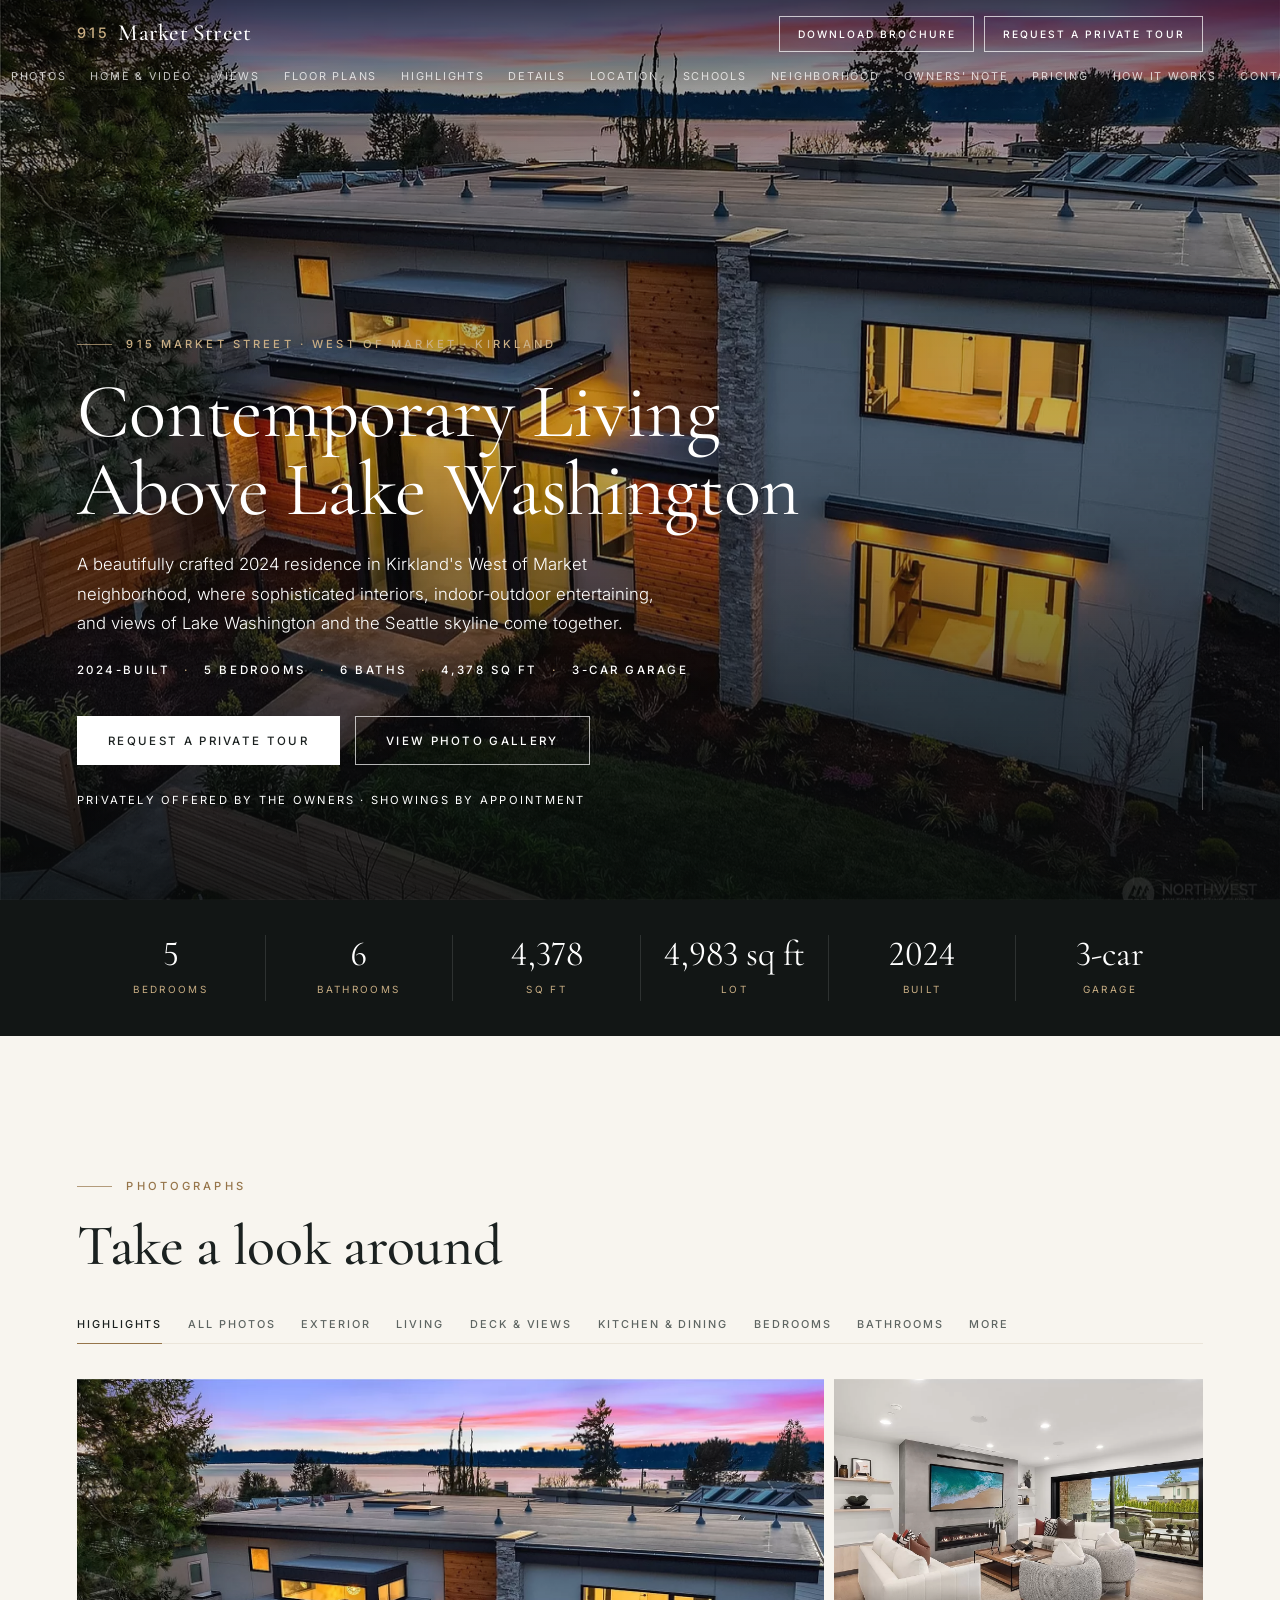
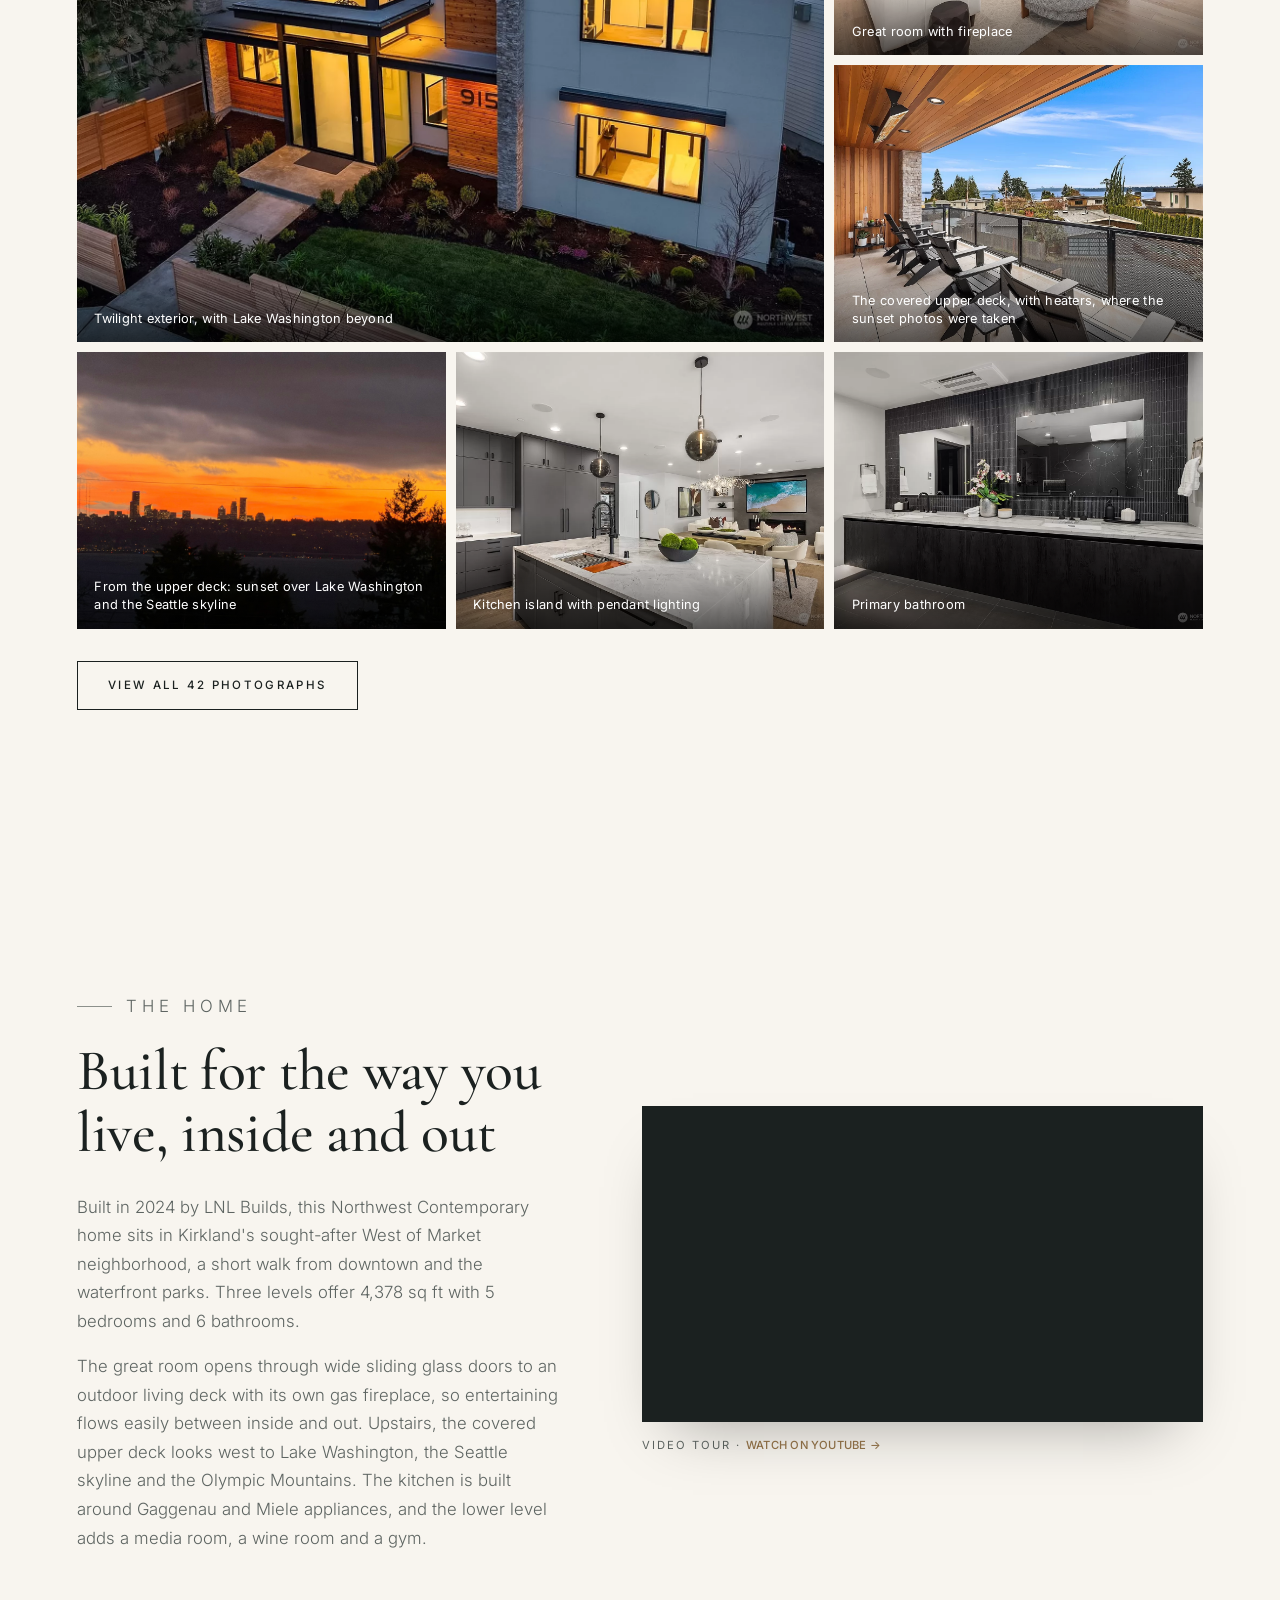
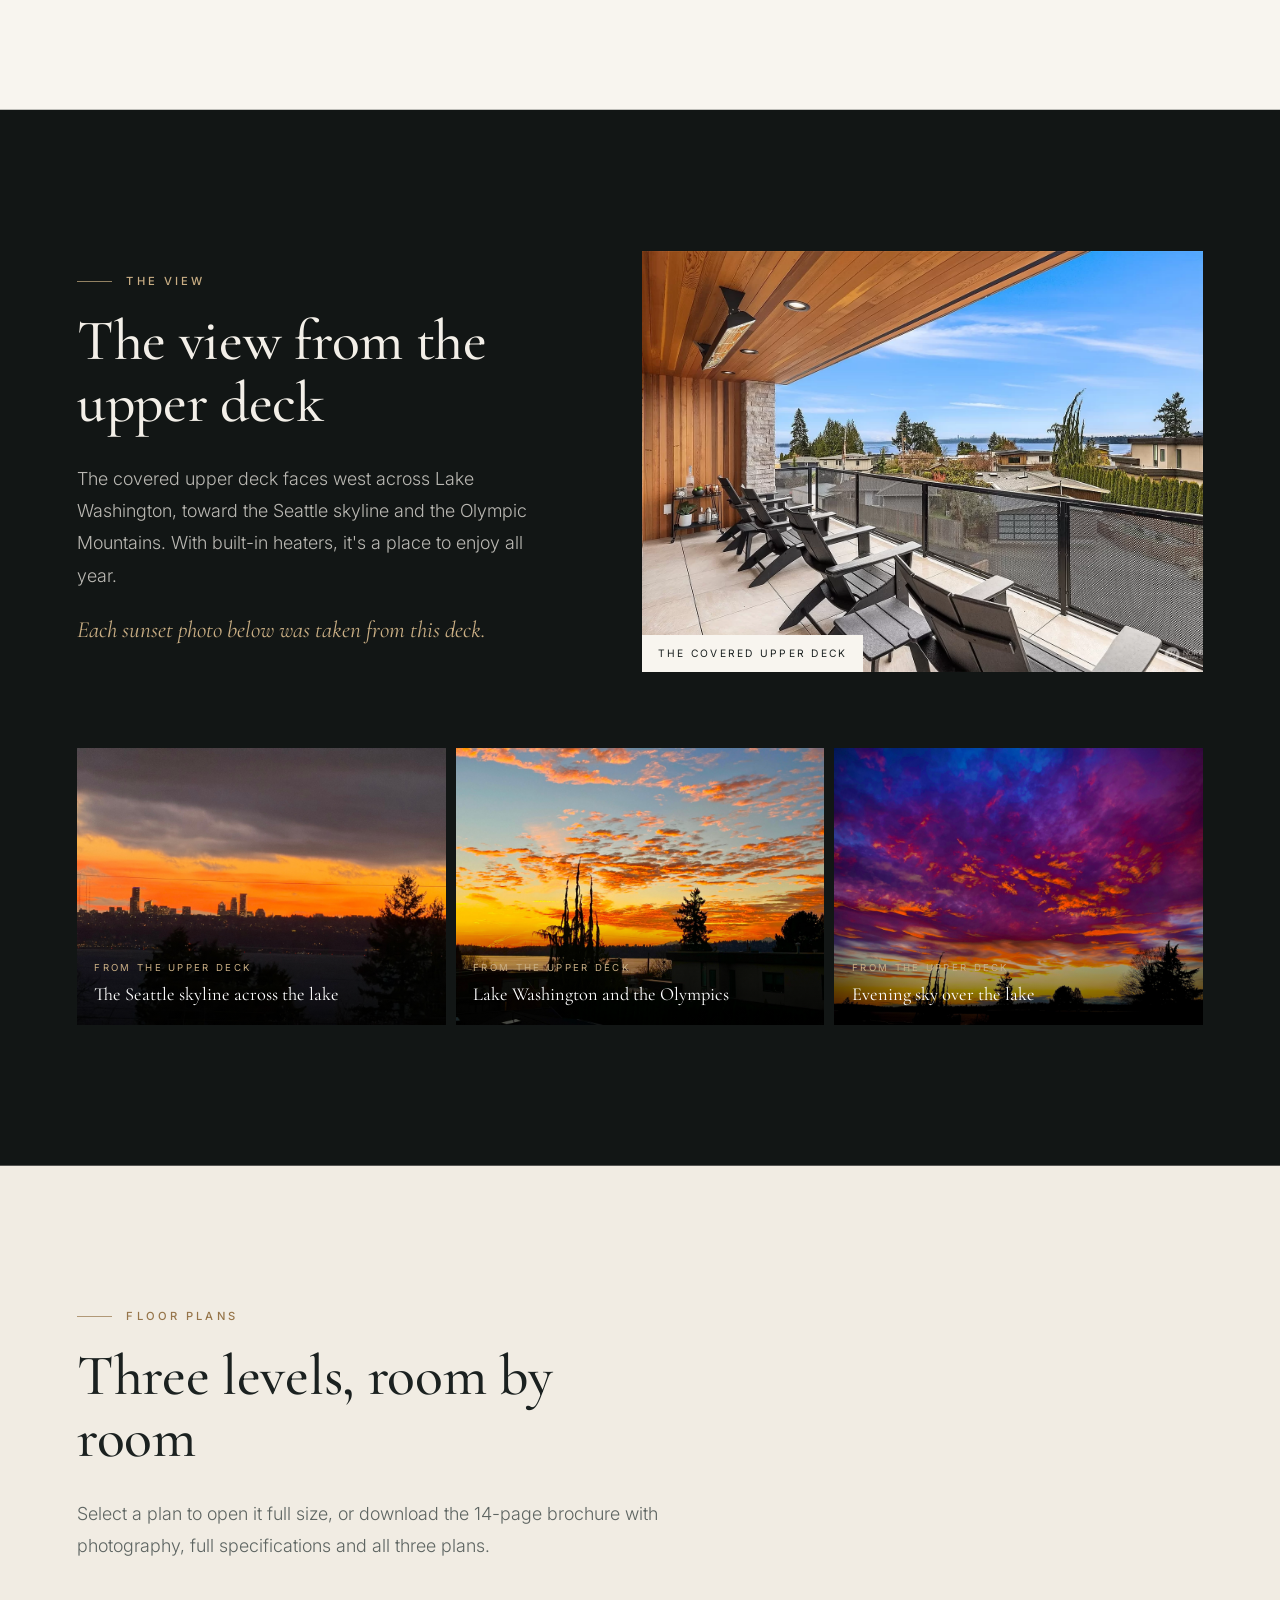
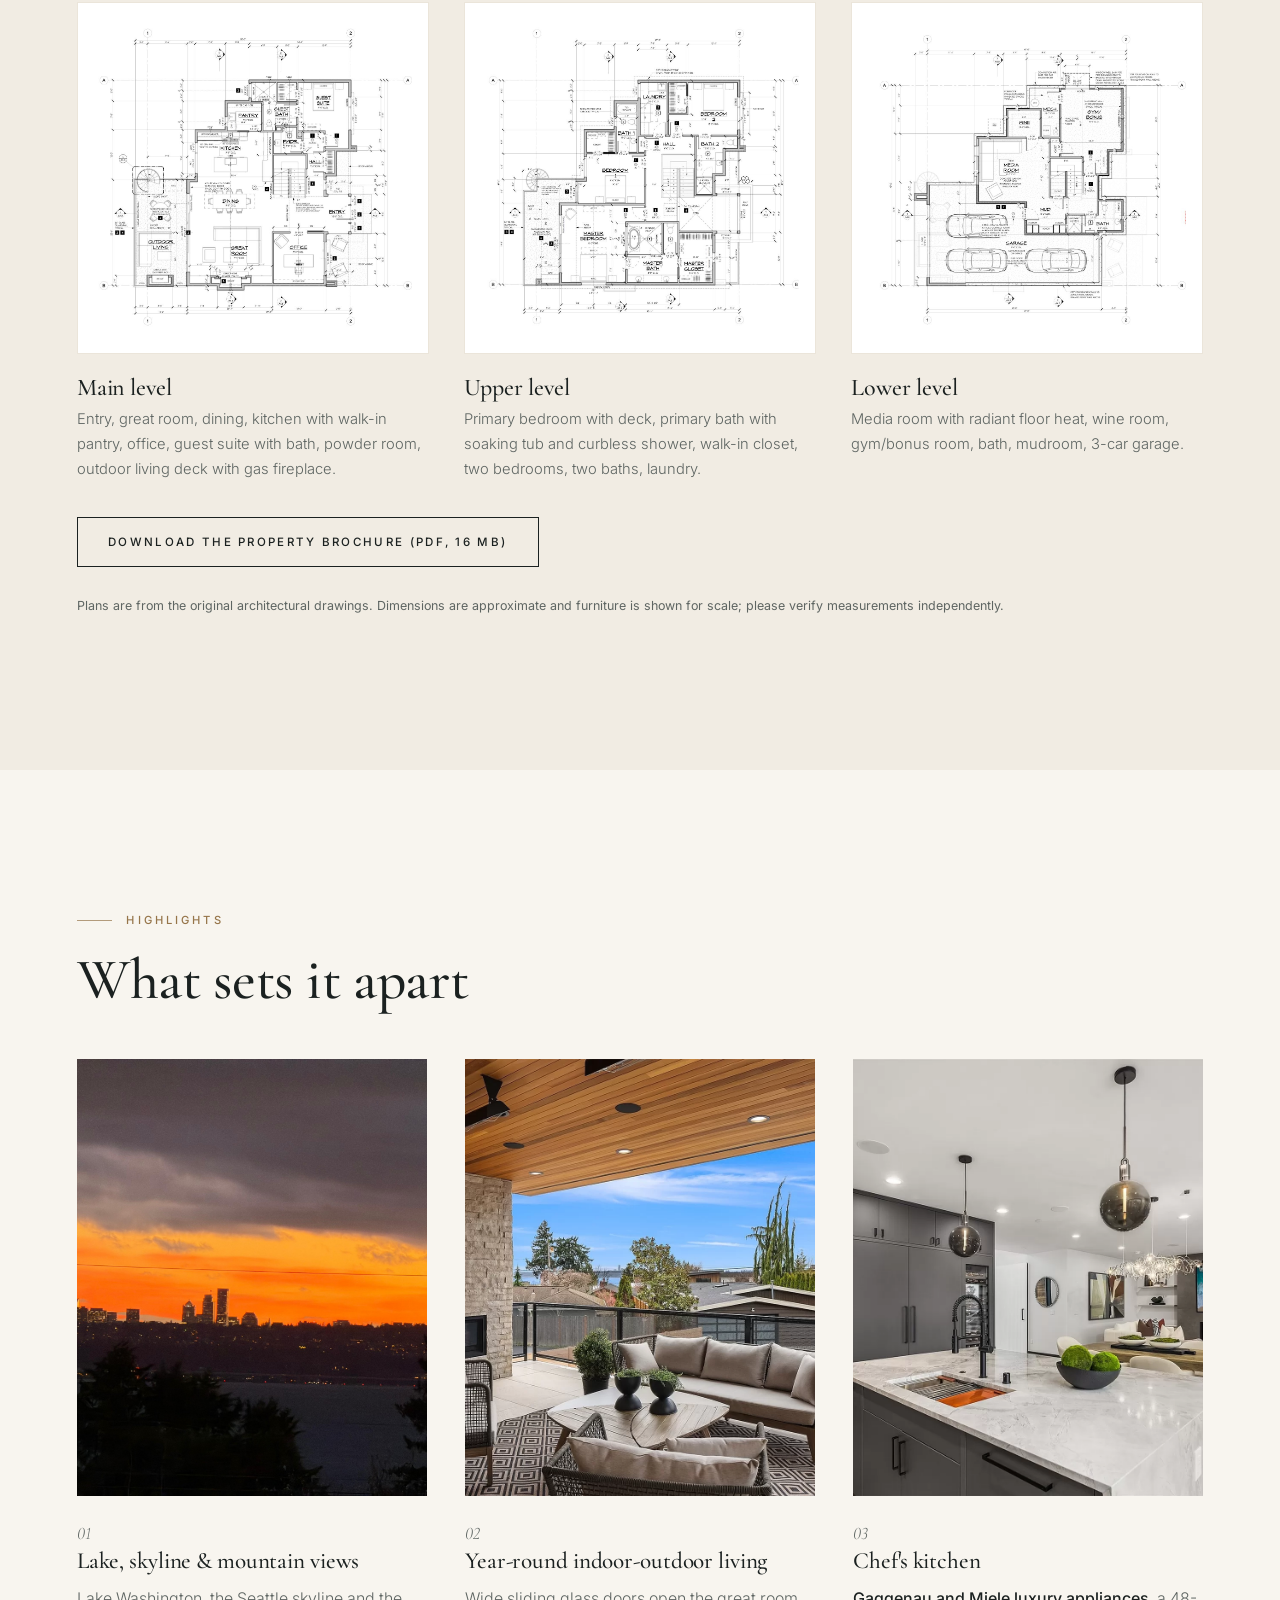
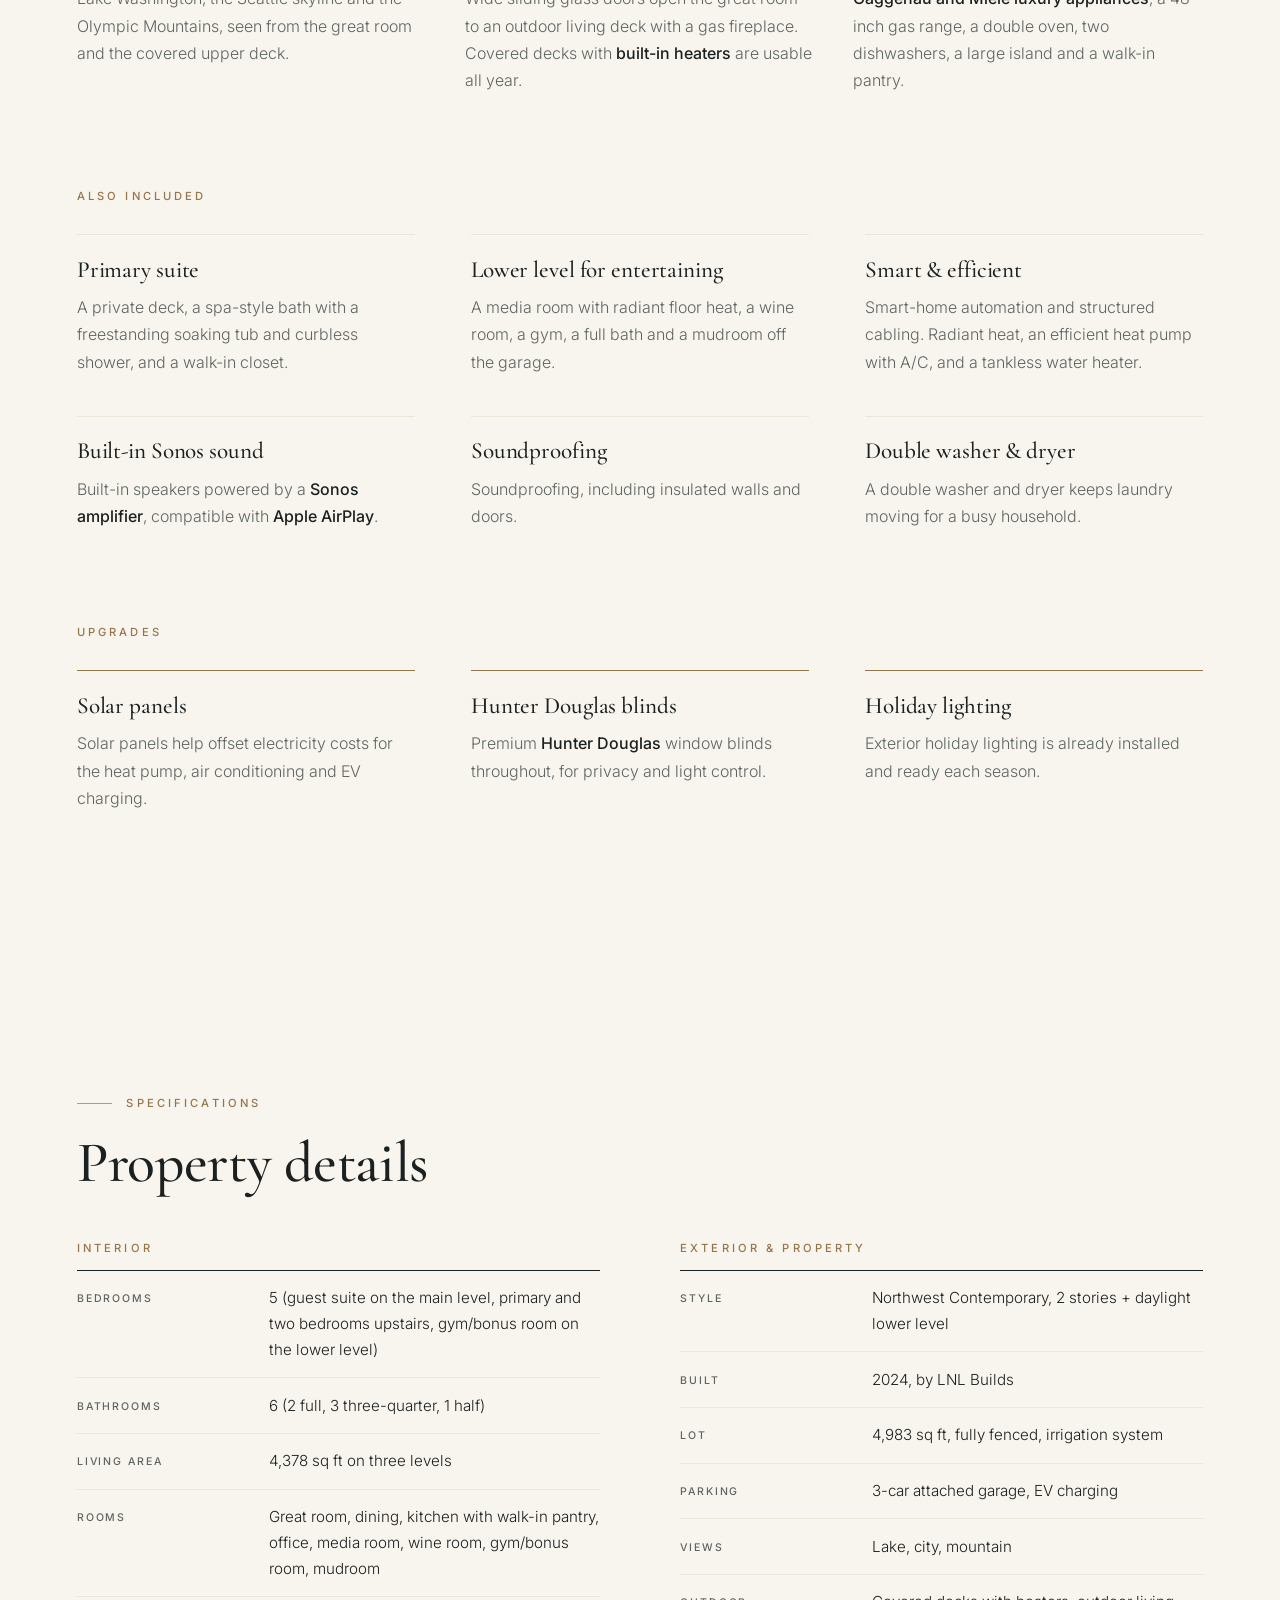
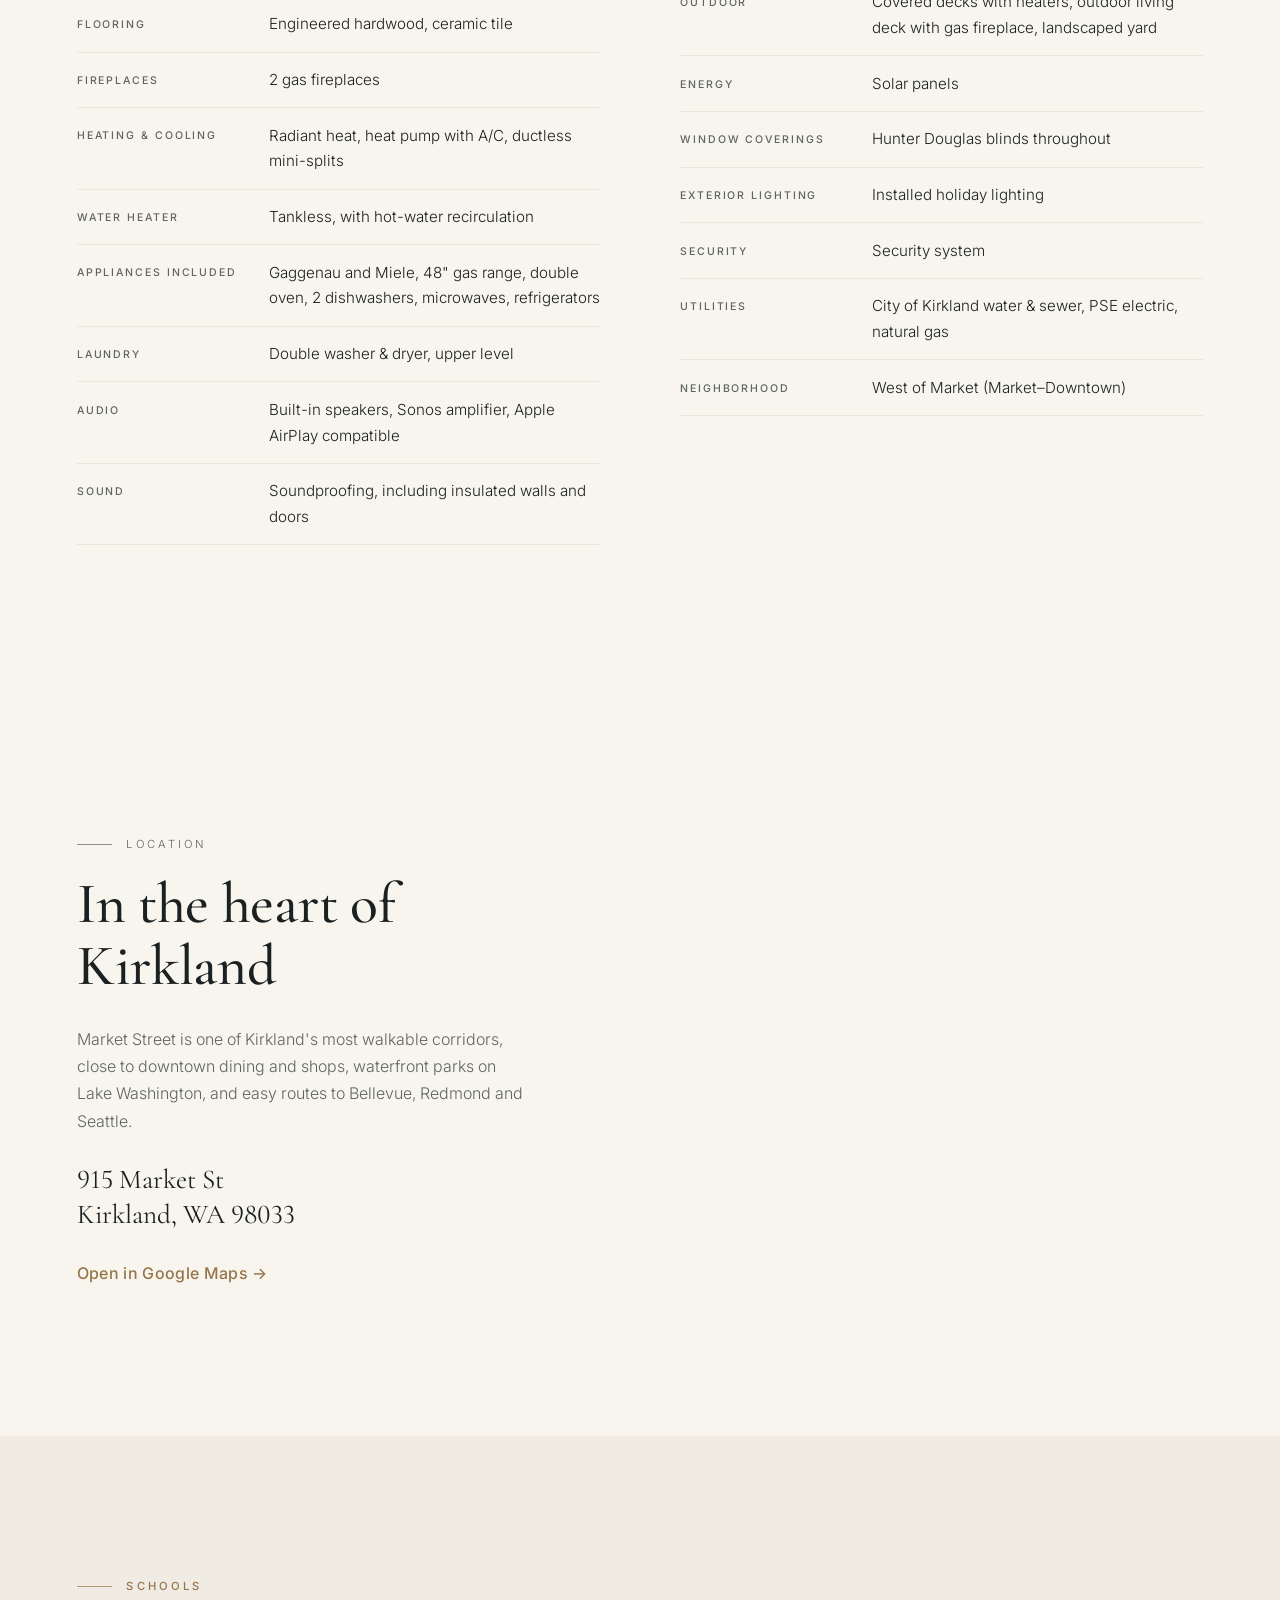
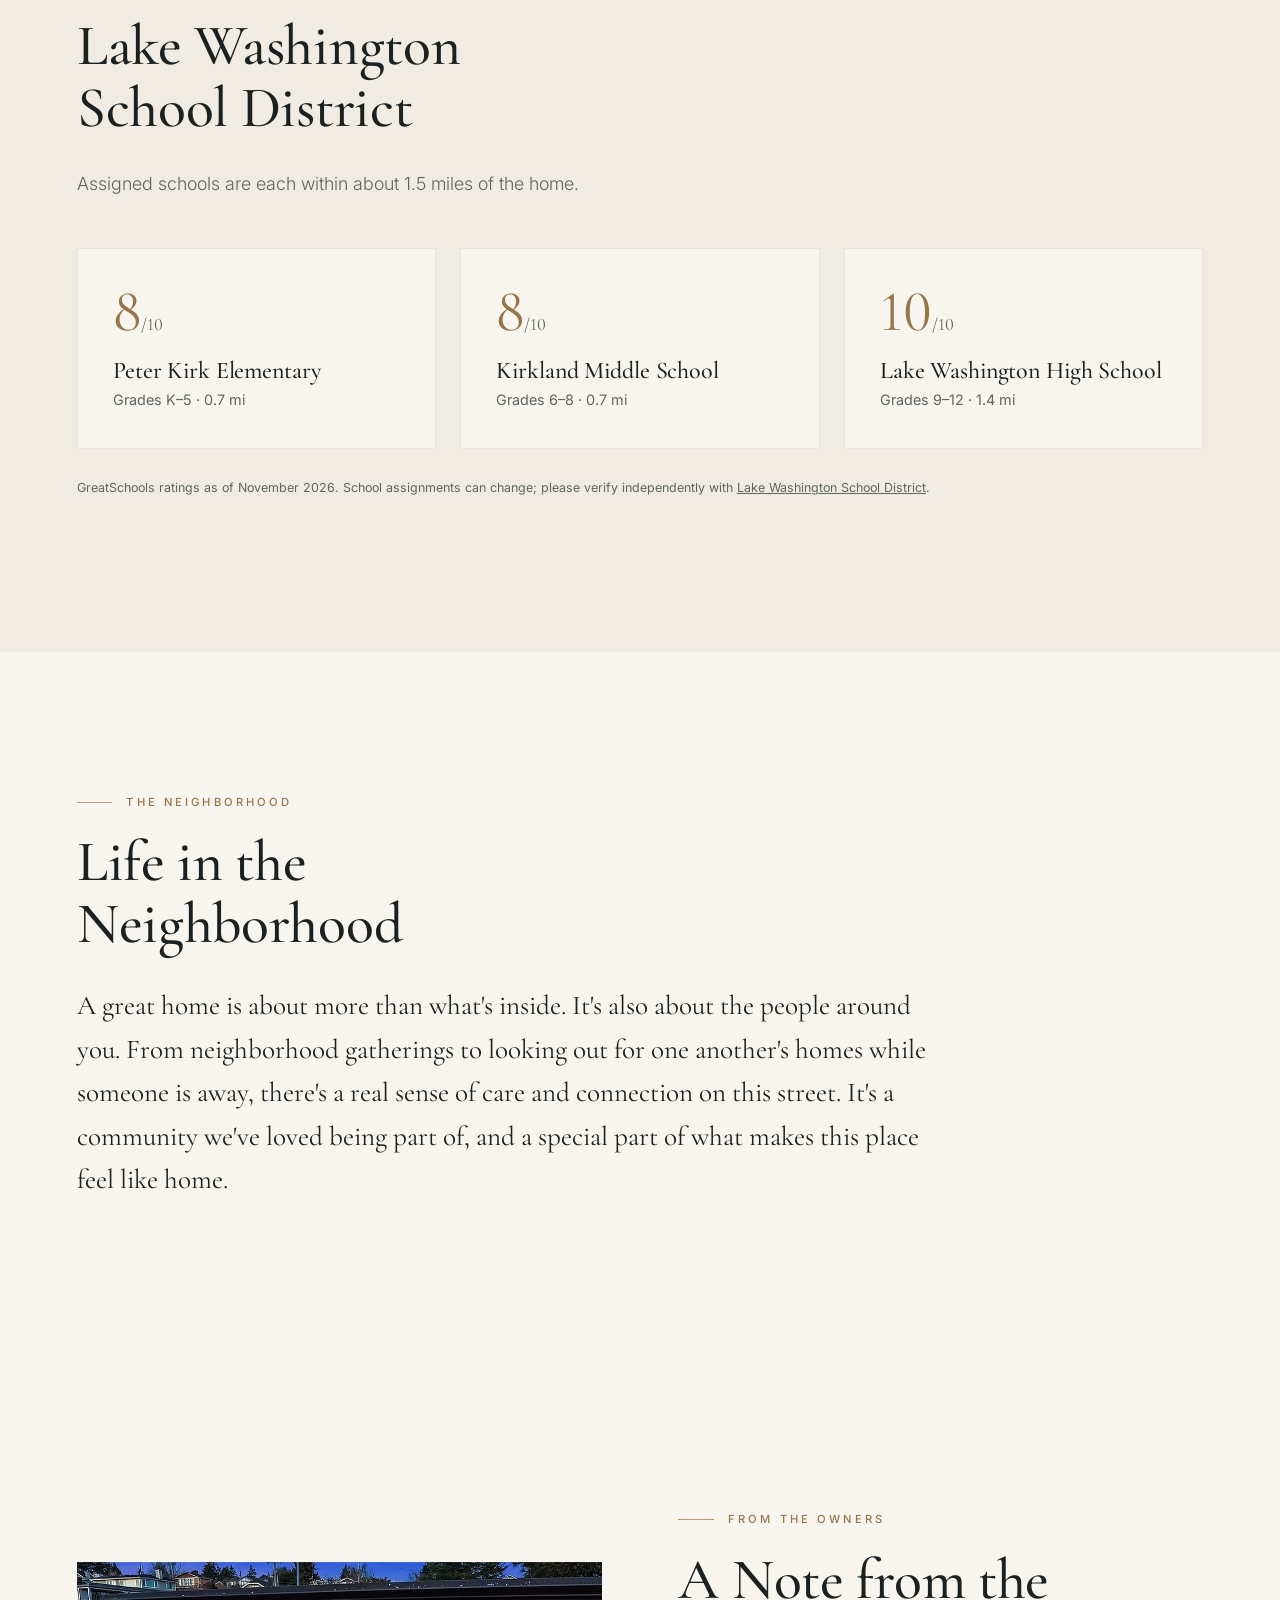
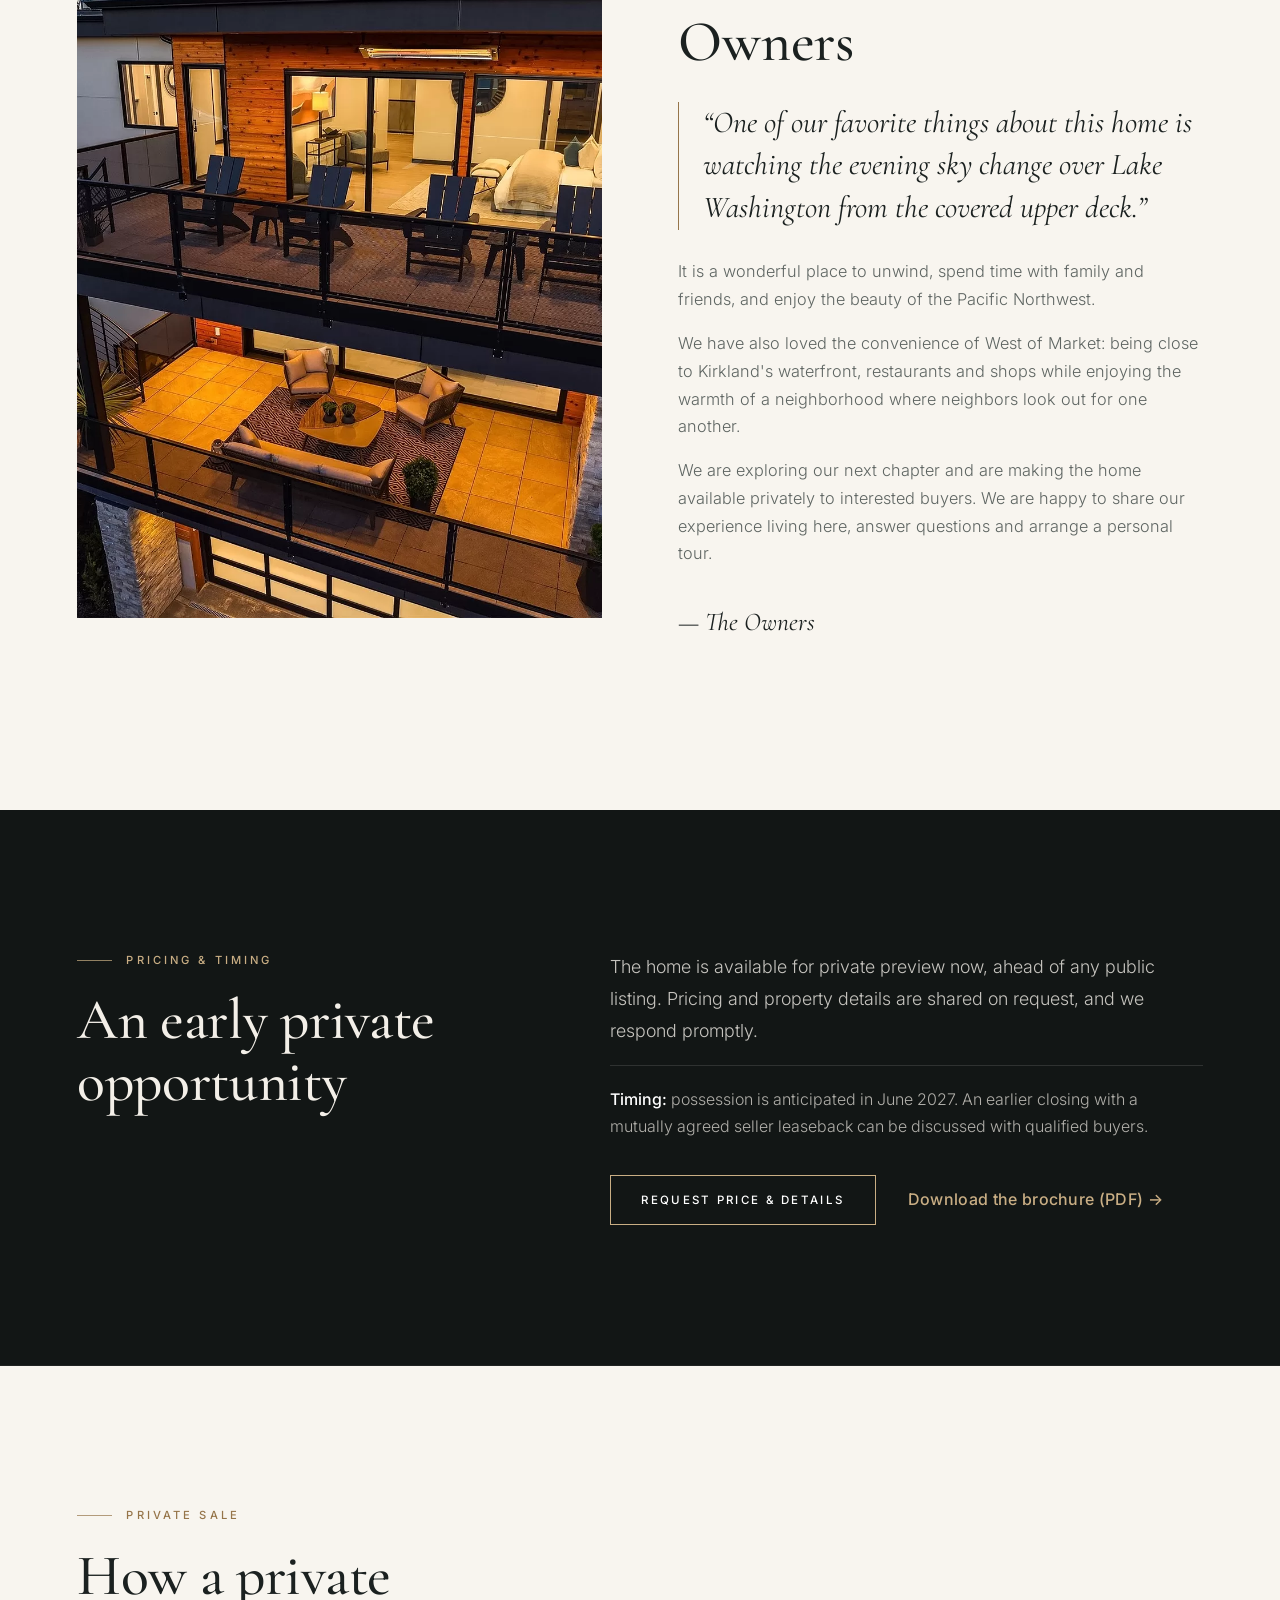
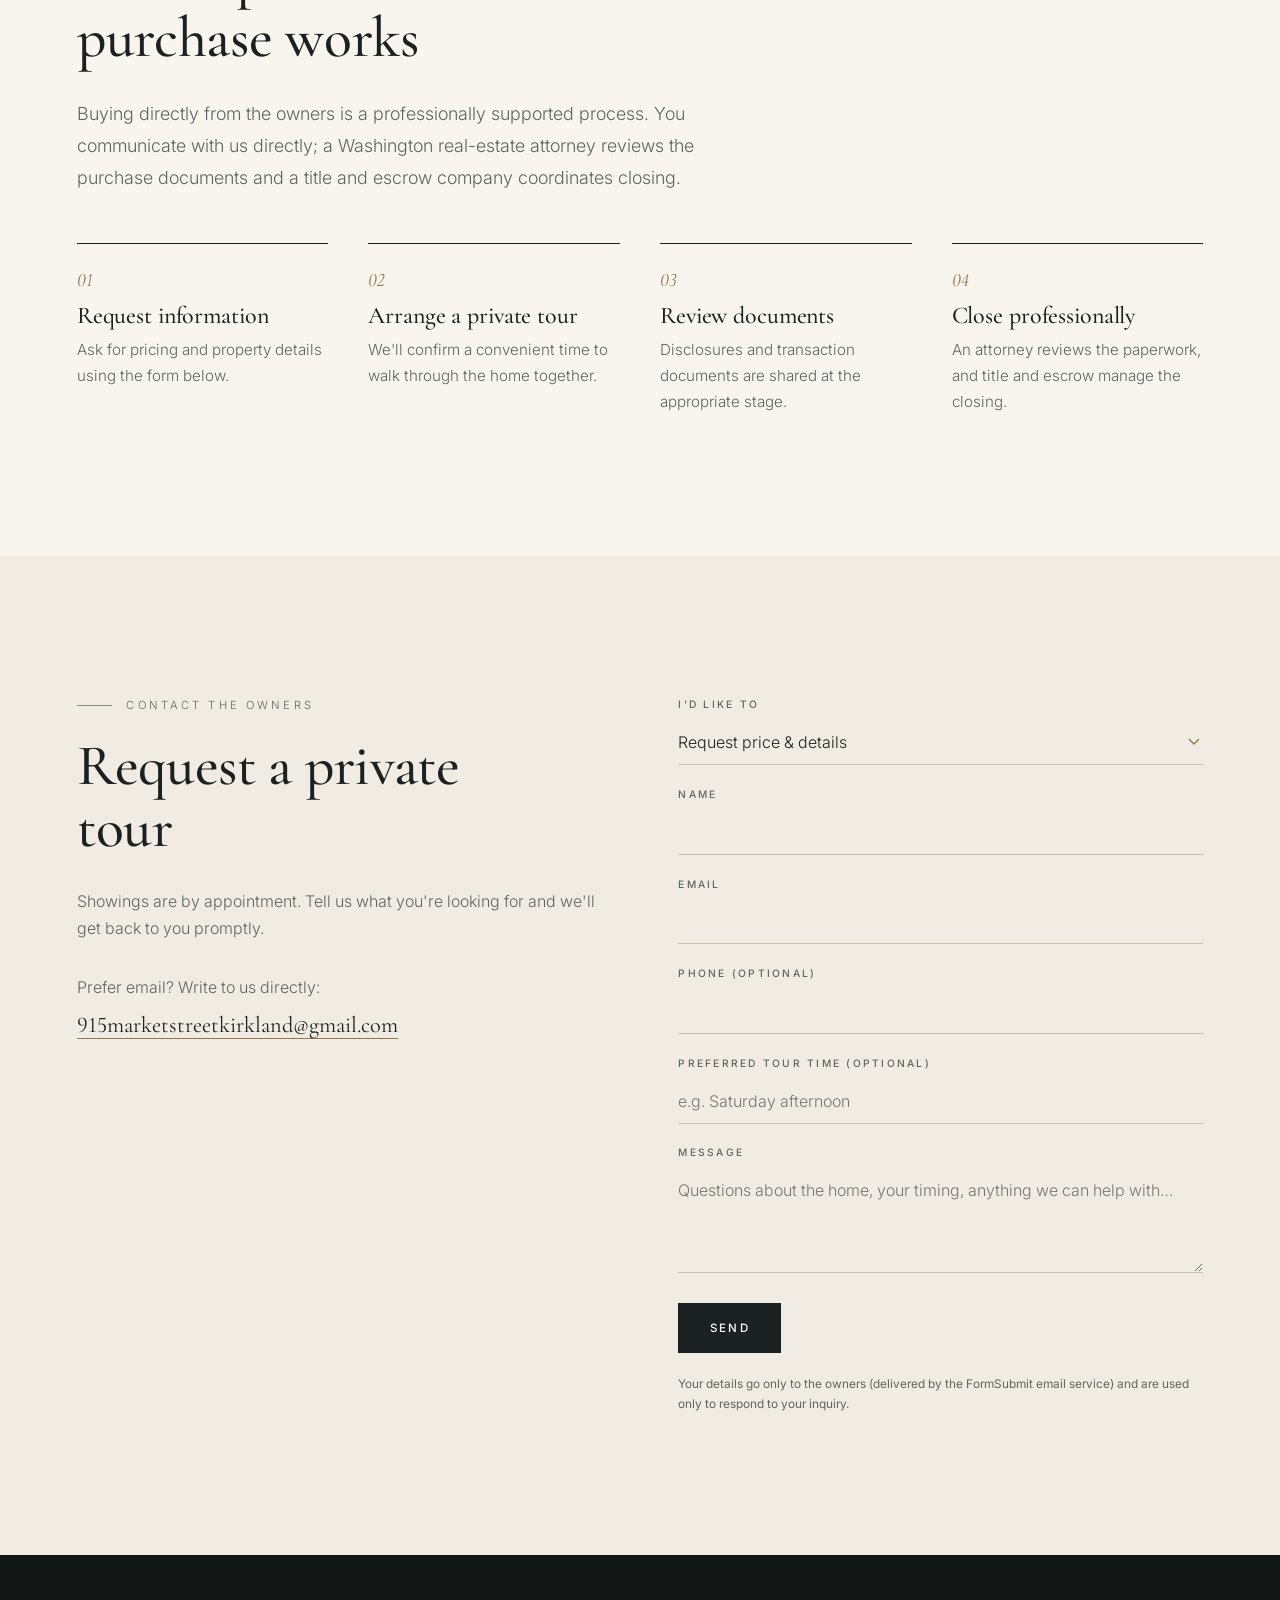
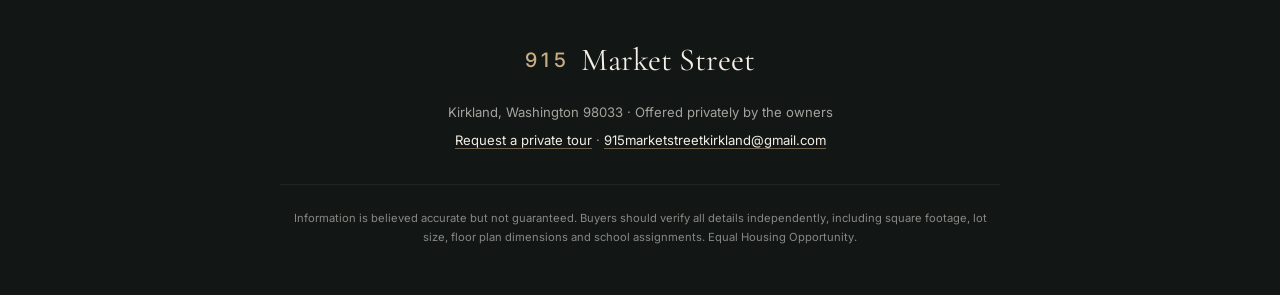
==== index.html @ fa5e4af8 "Add Download Brochure button beside Request a Private Tour in the top bar Co-Authored-By: Claude Opu" ====
<!DOCTYPE html>
<html lang="en">
<head>
  <meta charset="utf-8">
  <meta name="viewport" content="width=device-width, initial-scale=1">
  <title>915 Market Street · Contemporary Living Above Lake Washington</title>
  <meta name="description" content="915 Market Street, Kirkland, WA 98033. A 2024-built contemporary home in West of Market with views of Lake Washington, the Seattle skyline and the Olympic Mountains. Privately offered by the owners.">
  <meta property="og:title" content="915 Market Street · Contemporary Living Above Lake Washington">
  <meta property="og:description" content="A 2024 residence in Kirkland's West of Market neighborhood. 5 bedrooms · 6 baths · 4,378 sq ft. Privately offered by the owners; showings by appointment.">
  <meta property="og:type" content="website">
  <meta property="og:image" content="https://fernlight-studio.github.io/915-market-street/images/photo-24.webp">
  <meta property="og:url" content="https://fernlight-studio.github.io/915-market-street/">
  <meta name="twitter:card" content="summary_large_image">
  <link rel="preconnect" href="https://fonts.googleapis.com">
  <link rel="preconnect" href="https://fonts.gstatic.com" crossorigin>
  <link href="https://fonts.googleapis.com/css2?family=Cormorant+Garamond:ital,wght@0,400;0,500;0,600;1,400;1,500&family=Inter:wght@300;400;500;600&display=swap" rel="stylesheet">
  <link rel="stylesheet" href="styles.css">
</head>
<body>

  <header class="nav" id="nav">
    <div class="nav-top">
      <a class="brand" href="#top"><span class="brand-num">915</span> Market Street</a>
      <div class="nav-actions">
        <a class="btn btn-small btn-line" href="915-Market-Street-Brochure.pdf" download><span class="long">Download Brochure</span><span class="short">Brochure</span></a>
        <a class="btn btn-small" href="#contact"><span class="long">Request a Private Tour</span><span class="short">Book a Tour</span></a>
      </div>
    </div>
    <nav class="tabs" id="tabs" aria-label="Page sections"></nav>
  </header>

  <button class="section-fab" id="section-fab" type="button" aria-expanded="false" aria-controls="section-menu" hidden>
    <span class="fab-icon" aria-hidden="true">☰</span><span class="fab-label">Sections</span>
  </button>
  <nav class="section-menu" id="section-menu" aria-label="Jump to section" hidden>
    <p class="section-menu-title">Jump to</p>
    <ul id="section-menu-list"></ul>
    <a class="section-menu-top" href="#top">↑ Back to top</a>
  </nav>

  <section class="hero" id="top">
    <img src="images/photo-24.webp" alt="915 Market Street at twilight, with Lake Washington beyond" class="hero-img">
    <div class="hero-shade"></div>
    <div class="hero-text">
      <p class="eyebrow">915 Market Street · West of Market · Kirkland</p>
      <h1>Contemporary Living Above Lake Washington</h1>
      <p class="hero-sub">
        A beautifully crafted 2024 residence in Kirkland's West of Market neighborhood, where
        sophisticated interiors, indoor-outdoor entertaining, and views of Lake Washington and the
        Seattle skyline come together.
      </p>
      <p class="hero-facts">2024-built <span>·</span> 5 bedrooms <span>·</span> 6 baths <span>·</span> 4,378 sq ft <span>·</span> 3-car garage</p>
      <div class="hero-actions">
        <a class="btn" href="#contact">Request a Private Tour</a>
        <a class="btn btn-ghost" href="#gallery">View Photo Gallery</a>
      </div>
      <p class="hero-meta">Privately offered by the owners · Showings by appointment</p>
    </div>
    <a class="scroll-cue" href="#gallery" aria-label="Scroll to photographs"><span></span></a>
  </section>

  <section class="facts" aria-label="Key facts">
    <ul id="facts"></ul>
  </section>

  <section class="reveal section gallery-section" id="gallery">
    <p class="eyebrow">Photographs</p>
    <h2>Take a look around</h2>
    <div class="filters" id="filters" role="tablist"></div>
    <div class="gallery" id="gallery-grid"></div>
    <button class="btn btn-outline view-all" id="view-all" type="button">View all photographs</button>
  </section>

  <section class="reveal section intro" id="home">
    <div class="intro-text">
      <p class="eyebrow">The Home</p>
      <h2>Built for the way you live, inside and out</h2>
      <p>
        Built in 2024 by LNL Builds, this Northwest Contemporary home sits in Kirkland's sought-after
        West of Market neighborhood, a short walk from downtown and the waterfront parks. Three levels
        offer 4,378 sq ft with 5 bedrooms and 6 bathrooms.
      </p>
      <p>
        The great room opens through wide sliding glass doors to an outdoor living deck with its own gas
        fireplace, so entertaining flows easily between inside and out. Upstairs, the covered upper deck
        looks west to Lake Washington, the Seattle skyline and the Olympic Mountains. The kitchen is
        built around Gaggenau and Miele appliances, and the lower level adds a media room, a wine room
        and a gym.
      </p>
    </div>
    <div class="intro-video">
      <div class="video-frame">
        <iframe src="https://www.youtube-nocookie.com/embed/f52YaPggquQ?rel=0"
          title="Video tour of 915 Market St, Kirkland" loading="lazy"
          allow="accelerometer; clipboard-write; encrypted-media; gyroscope; picture-in-picture; web-share"
          referrerpolicy="strict-origin-when-cross-origin" allowfullscreen></iframe>
      </div>
      <p class="video-note">Video tour · <a class="text-link" href="https://youtu.be/f52YaPggquQ" target="_blank" rel="noopener">Watch on YouTube →</a></p>
    </div>
  </section>

  <section class="reveal section views-section" id="views">
    <div class="deck-intro">
      <div>
        <p class="eyebrow">The View</p>
        <h2>The view from the upper deck</h2>
        <p class="lead">
          The covered upper deck faces west across Lake Washington, toward the Seattle skyline and the
          Olympic Mountains. With built-in heaters, it's a place to enjoy all year.
        </p>
        <p class="deck-note">Each sunset photo below was taken from this deck.</p>
      </div>
      <figure class="deck-photo">
        <img src="images/photo-05.webp" alt="The covered upper deck, with heaters, looking west over the lake" loading="lazy">
        <figcaption>The covered upper deck</figcaption>
      </figure>
    </div>
    <div class="views-grid">
      <figure><img src="images/view-01.jpg" alt="Sunset over Lake Washington and the Seattle skyline, from the upper deck" loading="lazy"><figcaption><span class="from-deck">From the upper deck</span>The Seattle skyline across the lake</figcaption></figure>
      <figure><img src="images/view-02.jpg" alt="Evening light over Lake Washington with the Olympic Mountains beyond, from the upper deck" loading="lazy"><figcaption><span class="from-deck">From the upper deck</span>Lake Washington and the Olympics</figcaption></figure>
      <figure><img src="images/view-04.jpg" alt="Evening sky over the lake, from the upper deck" loading="lazy"><figcaption><span class="from-deck">From the upper deck</span>Evening sky over the lake</figcaption></figure>
    </div>
  </section>

  <section class="reveal section floorplans band-sand" id="floorplans">
    <p class="eyebrow">Floor Plans</p>
    <h2>Three levels, room by room</h2>
    <p class="lead">Select a plan to open it full size, or download the 14-page brochure with photography, full specifications and all three plans.</p>
    <div class="plan-grid">
      <figure class="plan">
        <a href="images/floorplan-main.jpg" target="_blank" rel="noopener"><img src="images/floorplan-main.jpg" alt="Main level floor plan" loading="lazy"></a>
        <figcaption><h3>Main level</h3><p>Entry, great room, dining, kitchen with walk-in pantry, office, guest suite with bath, powder room, outdoor living deck with gas fireplace.</p></figcaption>
      </figure>
      <figure class="plan">
        <a href="images/floorplan-upper.jpg" target="_blank" rel="noopener"><img src="images/floorplan-upper.jpg" alt="Upper level floor plan" loading="lazy"></a>
        <figcaption><h3>Upper level</h3><p>Primary bedroom with deck, primary bath with soaking tub and curbless shower, walk-in closet, two bedrooms, two baths, laundry.</p></figcaption>
      </figure>
      <figure class="plan">
        <a href="images/floorplan-lower.jpg" target="_blank" rel="noopener"><img src="images/floorplan-lower.jpg" alt="Lower level floor plan" loading="lazy"></a>
        <figcaption><h3>Lower level</h3><p>Media room with radiant floor heat, wine room, gym/bonus room, bath, mudroom, 3-car garage.</p></figcaption>
      </figure>
    </div>
    <a class="btn btn-outline brochure-btn" href="915-Market-Street-Brochure.pdf" download>Download the Property Brochure (PDF, 16 MB)</a>
    <p class="fine">Plans are from the original architectural drawings. Dimensions are approximate and furniture is shown for scale; please verify measurements independently.</p>
  </section>

  <section class="reveal section features" id="highlights">
    <p class="eyebrow">Highlights</p>
    <h2>What sets it apart</h2>
    <div class="core-grid">
      <div class="feature core-feature"><img src="images/view-01.jpg" alt="The Seattle skyline across Lake Washington at sunset" loading="lazy"><p class="core-num">01</p><h3>Lake, skyline &amp; mountain views</h3><p>Lake Washington, the Seattle skyline and the Olympic Mountains, seen from the great room and the covered upper deck.</p></div>
      <div class="feature core-feature"><img src="images/photo-28.webp" alt="Covered deck with heaters" loading="lazy"><p class="core-num">02</p><h3>Year-round indoor-outdoor living</h3><p>Wide sliding glass doors open the great room to an outdoor living deck with a gas fireplace. Covered decks with <strong>built-in heaters</strong> are usable all year.</p></div>
      <div class="feature core-feature"><img src="images/photo-33.webp" alt="Kitchen island with pendant lighting" loading="lazy"><p class="core-num">03</p><h3>Chef's kitchen</h3><p><strong>Gaggenau and Miele luxury appliances</strong>, a 48-inch gas range, a double oven, two dishwashers, a large island and a walk-in pantry.</p></div>
    </div>
    <h3 class="sub-title">Also included</h3>
    <div class="feature-grid">
      <div class="feature"><h3>Primary suite</h3><p>A private deck, a spa-style bath with a freestanding soaking tub and curbless shower, and a walk-in closet.</p></div>
      <div class="feature"><h3>Lower level for entertaining</h3><p>A media room with radiant floor heat, a wine room, a gym, a full bath and a mudroom off the garage.</p></div>
      <div class="feature"><h3>Smart &amp; efficient</h3><p>Smart-home automation and structured cabling. Radiant heat, an efficient heat pump with A/C, and a tankless water heater.</p></div>
      <div class="feature"><h3>Built-in Sonos sound</h3><p>Built-in speakers powered by a <strong>Sonos amplifier</strong>, compatible with <strong>Apple AirPlay</strong>.</p></div>
      <div class="feature"><h3>Soundproofing</h3><p>Soundproofing, including insulated walls and doors.</p></div>
      <div class="feature"><h3>Double washer &amp; dryer</h3><p>A double washer and dryer keeps laundry moving for a busy household.</p></div>
    </div>

    <h3 class="upgrades-title">Upgrades</h3>
    <div class="feature-grid upgrades">
      <div class="feature"><h3>Solar panels</h3><p>Solar panels help offset electricity costs for the heat pump, air conditioning and EV charging.</p></div>
      <div class="feature"><h3>Hunter Douglas blinds</h3><p>Premium <strong>Hunter Douglas</strong> window blinds throughout, for privacy and light control.</p></div>
      <div class="feature"><h3>Holiday lighting</h3><p>Exterior holiday lighting is already installed and ready each season.</p></div>
    </div>
  </section>

  <section class="reveal section specs-section" id="details">
    <p class="eyebrow">Specifications</p>
    <h2>Property details</h2>
    <div class="specs">
      <div>
        <h3>Interior</h3>
        <ul>
          <li><span>Bedrooms</span>5 (guest suite on the main level, primary and two bedrooms upstairs, gym/bonus room on the lower level)</li>
          <li><span>Bathrooms</span>6 (2 full, 3 three-quarter, 1 half)</li>
          <li><span>Living area</span>4,378 sq ft on three levels</li>
          <li><span>Rooms</span>Great room, dining, kitchen with walk-in pantry, office, media room, wine room, gym/bonus room, mudroom</li>
          <li><span>Flooring</span>Engineered hardwood, ceramic tile</li>
          <li><span>Fireplaces</span>2 gas fireplaces</li>
          <li><span>Heating &amp; cooling</span>Radiant heat, heat pump with A/C, ductless mini-splits</li>
          <li><span>Water heater</span>Tankless, with hot-water recirculation</li>
          <li><span>Appliances included</span>Gaggenau and Miele, 48" gas range, double oven, 2 dishwashers, microwaves, refrigerators</li>
          <li><span>Laundry</span>Double washer &amp; dryer, upper level</li>
          <li><span>Audio</span>Built-in speakers, Sonos amplifier, Apple AirPlay compatible</li>
          <li><span>Sound</span>Soundproofing, including insulated walls and doors</li>
        </ul>
      </div>
      <div>
        <h3>Exterior &amp; property</h3>
        <ul>
          <li><span>Style</span>Northwest Contemporary, 2 stories + daylight lower level</li>
          <li><span>Built</span>2024, by LNL Builds</li>
          <li><span>Lot</span>4,983 sq ft, fully fenced, irrigation system</li>
          <li><span>Parking</span>3-car attached garage, EV charging</li>
          <li><span>Views</span>Lake, city, mountain</li>
          <li><span>Outdoor</span>Covered decks with heaters, outdoor living deck with gas fireplace, landscaped yard</li>
          <li><span>Energy</span>Solar panels</li>
          <li><span>Window coverings</span>Hunter Douglas blinds throughout</li>
          <li><span>Exterior lighting</span>Installed holiday lighting</li>
          <li><span>Security</span>Security system</li>
          <li><span>Utilities</span>City of Kirkland water &amp; sewer, PSE electric, natural gas</li>
          <li><span>Neighborhood</span>West of Market (Market–Downtown)</li>
        </ul>
      </div>
    </div>
  </section>

  <section class="reveal section location" id="location">
    <div>
      <p class="eyebrow">Location</p>
      <h2>In the heart of Kirkland</h2>
      <p>
        Market Street is one of Kirkland's most walkable corridors, close to downtown dining and shops,
        waterfront parks on Lake Washington, and easy routes to Bellevue, Redmond and Seattle.
      </p>
      <p class="address">915 Market St<br>Kirkland, WA 98033</p>
      <a class="text-link" href="https://www.google.com/maps/search/?api=1&query=915+Market+St+Kirkland+WA+98033" target="_blank" rel="noopener">Open in Google Maps →</a>
    </div>
    <div class="map">
      <iframe title="Map of 915 Market St, Kirkland" loading="lazy"
        src="https://maps.google.com/maps?q=915%20Market%20St%2C%20Kirkland%2C%20WA%2098033&z=15&output=embed"></iframe>
    </div>
  </section>

  <section class="reveal section schools band-sand" id="schools">
    <p class="eyebrow">Schools</p>
    <h2>Lake Washington School District</h2>
    <p class="lead">Assigned schools are each within about 1.5 miles of the home.</p>
    <div class="school-grid">
      <div class="school"><p class="rating">8<small>/10</small></p><h3>Peter Kirk Elementary</h3><p>Grades K–5 · 0.7 mi</p></div>
      <div class="school"><p class="rating">8<small>/10</small></p><h3>Kirkland Middle School</h3><p>Grades 6–8 · 0.7 mi</p></div>
      <div class="school"><p class="rating">10<small>/10</small></p><h3>Lake Washington High School</h3><p>Grades 9–12 · 1.4 mi</p></div>
    </div>
    <p class="fine">
      GreatSchools ratings as of November 2026. School assignments can change; please verify independently with
      <a href="https://www.lwsd.org" target="_blank" rel="noopener">Lake Washington School District</a>.
    </p>
  </section>

  <section class="reveal section neighbors" id="neighborhood">
    <p class="eyebrow">The Neighborhood</p>
    <h2>Life in the Neighborhood</h2>
    <p class="lead">
      A great home is about more than what's inside. It's also about the people around you.
      From neighborhood gatherings to looking out for one another's homes while someone is away,
      there's a real sense of care and connection on this street. It's a community we've loved being
      part of, and a special part of what makes this place feel like home.
    </p>
  </section>

  <section class="reveal section story" id="owners">
    <img src="images/photo-06.webp" alt="Upper and lower decks at dusk" class="story-img" loading="lazy">
    <div>
      <p class="eyebrow">From the Owners</p>
      <h2>A Note from the Owners</h2>
      <blockquote class="pull-quote">“One of our favorite things about this home is watching the evening sky change over Lake Washington from the covered upper deck.”</blockquote>
      <p>
        It is a wonderful place to unwind, spend time with family and friends, and enjoy the beauty of
        the Pacific Northwest.
      </p>
      <p>
        We have also loved the convenience of West of Market: being close to Kirkland's waterfront,
        restaurants and shops while enjoying the warmth of a neighborhood where neighbors look out for one another.
      </p>
      <p>
        We are exploring our next chapter and are making the home available privately to interested buyers.
        We are happy to share our experience living here, answer questions and arrange a personal tour.
      </p>
      <p class="signature">— The Owners</p>
    </div>
  </section>

  <section class="reveal section timing" id="pricing">
    <div>
      <p class="eyebrow">Pricing &amp; Timing</p>
      <h2>An early private opportunity</h2>
    </div>
    <div>
      <p class="lead">
        The home is available for private preview now, ahead of any public listing. Pricing and property
        details are shared on request, and we respond promptly.
      </p>
      <p class="possession">
        <strong>Timing:</strong> possession is anticipated in June 2027. An earlier closing with a mutually
        agreed seller leaseback can be discussed with qualified buyers.
      </p>
      <div class="timing-actions">
        <a class="btn" href="#contact" data-intent="Request price &amp; details">Request Price &amp; Details</a>
        <a class="text-link" href="915-Market-Street-Brochure.pdf" download>Download the brochure (PDF) →</a>
      </div>
    </div>
  </section>

  <section class="reveal section process" id="process">
    <p class="eyebrow">Private Sale</p>
    <h2>How a private purchase works</h2>
    <p class="lead">
      Buying directly from the owners is a professionally supported process. You communicate with us
      directly; a Washington real-estate attorney reviews the purchase documents and a title and escrow
      company coordinates closing.
    </p>
    <ol class="steps">
      <li><h3>Request information</h3><p>Ask for pricing and property details using the form below.</p></li>
      <li><h3>Arrange a private tour</h3><p>We'll confirm a convenient time to walk through the home together.</p></li>
      <li><h3>Review documents</h3><p>Disclosures and transaction documents are shared at the appropriate stage.</p></li>
      <li><h3>Close professionally</h3><p>An attorney reviews the paperwork, and title and escrow manage the closing.</p></li>
    </ol>
  </section>

  <section class="reveal section contact" id="contact">
    <div class="contact-info">
      <p class="eyebrow">Contact the Owners</p>
      <h2>Request a private tour</h2>
      <p>Showings are by appointment. Tell us what you're looking for and we'll get back to you promptly.</p>
      <div id="open-house"></div>
      <p class="contact-fallback">Prefer email? Write to us directly:</p>
      <ul class="contact-list" id="contact-list"></ul>
    </div>
    <form class="contact-form" id="contact-form">
      <label>I'd like to
        <select name="intent">
          <option>Request price &amp; details</option>
          <option>Schedule a private tour</option>
          <option>Ask a question</option>
        </select>
      </label>
      <label>Name<input name="name" required autocomplete="name"></label>
      <label>Email<input name="email" type="email" required autocomplete="email"></label>
      <label>Phone (optional)<input name="phone" type="tel" autocomplete="tel"></label>
      <label>Preferred tour time (optional)<input name="when" placeholder="e.g. Saturday afternoon"></label>
      <label>Message<textarea name="message" rows="4" placeholder="Questions about the home, your timing, anything we can help with…"></textarea></label>
      <input type="text" name="_honey" class="honey" tabindex="-1" autocomplete="off" aria-hidden="true">
      <button class="btn" type="submit">Send</button>
      <p class="form-status" id="form-status" role="status" aria-live="polite"></p>
      <p class="privacy-note">Your details go only to the owners (delivered by the FormSubmit email service) and are used only to respond to your inquiry.</p>
    </form>
  </section>

  <footer class="footer">
    <p class="footer-brand"><span class="brand-num">915</span> Market Street</p>
    <p>Kirkland, Washington 98033 · Offered privately by the owners</p>
    <p><a href="#contact">Request a private tour</a> · <a href="mailto:915marketstreetkirkland@gmail.com">915marketstreetkirkland@gmail.com</a></p>
    <p class="disclaimer">Information is believed accurate but not guaranteed. Buyers should verify all details independently, including square footage, lot size, floor plan dimensions and school assignments. Equal Housing Opportunity.</p>
  </footer>

  <div class="lightbox" id="lightbox" hidden>
    <button class="lb-close" aria-label="Close">×</button>
    <button class="lb-prev" aria-label="Previous photo">‹</button>
    <img alt="">
    <button class="lb-next" aria-label="Next photo">›</button>
    <p class="lb-count"></p>
  </div>

  <script src="script.js"></script>
</body>
</html>
---- styles.css ----
/* =========================================================
   915 Market Street — design system
   Quiet luxury: warm ivory, deep ink, bronze accent,
   editorial serif display, generous whitespace.
   ========================================================= */
:root {
  --ink: #1b2120;          /* deep charcoal-green */
  --night: #121615;        /* dark bands */
  --muted: #5e6562;
  --paper: #f8f5ef;        /* warm ivory */
  --stone: #ebe5da;        /* hairlines, quiet fills */
  --sand: #f1ece3;         /* alternate band */
  --accent: #96754a;       /* bronze */
  --accent-soft: #c9ae84;  /* bronze on dark */
  --serif: "Cormorant Garamond", Georgia, serif;
  --sans: "Inter", system-ui, -apple-system, "Segoe UI", sans-serif;
  --gutter: clamp(1.25rem, 6vw, 5.5rem);
  --ease: cubic-bezier(.2, .7, .2, 1);
}
* { box-sizing: border-box; }
html { scroll-behavior: smooth; scroll-padding-top: 112px; }
@media (prefers-reduced-motion: reduce) { html { scroll-behavior: auto; } }
body { margin: 0; font-family: var(--sans); font-weight: 400; color: var(--ink); background: var(--paper); line-height: 1.7; font-variant-numeric: lining-nums; -webkit-font-smoothing: antialiased; }
img { max-width: 100%; display: block; }
a { color: inherit; }
::selection { background: var(--accent); color: #fff; }

h1, h2, h3 { font-family: var(--serif); font-weight: 500; line-height: 1.08; margin: 0 0 .5em; letter-spacing: -.005em; }
h2 { font-size: clamp(2.3rem, 4.6vw, 3.6rem); max-width: 18ch; }
h3 { font-size: 1.5rem; }
.eyebrow { display: flex; align-items: center; gap: .9rem; font-size: .7rem; letter-spacing: .28em; text-transform: uppercase; color: var(--accent); font-weight: 500; margin: 0 0 1.2rem; }
.eyebrow::before { content: ""; width: 2.2rem; height: 1px; background: currentColor; opacity: .7; flex: none; }
.lead { color: var(--muted); font-size: 1.12rem; font-weight: 300; max-width: 680px; line-height: 1.8; }
.fine { font-size: .78rem; color: var(--muted); margin-top: 1.8rem; }
.text-link { color: var(--accent); font-weight: 500; text-decoration: none; letter-spacing: .02em; border-bottom: 1px solid transparent; transition: border-color .3s; }
.text-link:hover { border-bottom-color: currentColor; }

/* ---------- Buttons ---------- */
.btn { display: inline-flex; align-items: center; justify-content: center; background: var(--ink); color: #fff; border: 1px solid var(--ink); padding: 1.05rem 1.9rem; font: 500 .72rem var(--sans); letter-spacing: .2em; text-transform: uppercase; text-decoration: none; cursor: pointer; transition: background .35s var(--ease), color .35s var(--ease), border-color .35s var(--ease); }
.btn:hover { background: var(--accent); border-color: var(--accent); }
.btn-ghost { background: transparent; border-color: rgba(255,255,255,.7); }
.btn-ghost:hover { background: #fff; color: var(--ink); border-color: #fff; }
.btn-small { padding: .7rem 1.1rem; font-size: .64rem; }
.btn-outline { background: transparent; color: var(--ink); }
.btn-outline:hover { color: #fff; }
.btn:disabled { opacity: .6; cursor: default; }

/* ---------- Navigation ---------- */
.nav { position: fixed; inset: 0 0 auto; z-index: 20; color: #fff; background: linear-gradient(to bottom, rgba(0,0,0,.5), rgba(0,0,0,0)); transition: background .4s, color .4s, box-shadow .4s; }
.nav.solid { background: rgba(248, 245, 239, .96); color: var(--ink); box-shadow: 0 1px 0 var(--stone); backdrop-filter: blur(8px); }
.nav-top { display: flex; justify-content: space-between; align-items: center; gap: 1rem; padding: .9rem var(--gutter) .2rem; }
.brand { font-family: var(--serif); font-size: 1.45rem; font-weight: 500; text-decoration: none; white-space: nowrap; letter-spacing: .01em; }
.brand-num { font-family: var(--sans); font-size: .62em; font-weight: 500; letter-spacing: .22em; vertical-align: .18em; margin-right: .2em; color: var(--accent-soft); }
.nav.solid .brand-num { color: var(--accent); }
.nav:not(.solid) .btn-small { background: transparent; border-color: rgba(255,255,255,.7); }

.tabs { display: flex; gap: .1rem; overflow-x: auto; scrollbar-width: none; padding: 0 var(--gutter); }
.tabs::-webkit-scrollbar { display: none; }
.tabs a { flex: none; padding: .6rem .7rem .65rem; font-size: .68rem; letter-spacing: .16em; text-transform: uppercase; text-decoration: none; white-space: nowrap; border-bottom: 1px solid transparent; opacity: .75; transition: opacity .3s, border-color .3s, color .3s; }
.tabs a:hover { opacity: 1; }
.tabs a.active { opacity: 1; border-bottom-color: currentColor; }
.nav.solid .tabs a.active { color: var(--accent); }
.tabs a:focus-visible, .section-menu a:focus-visible, .section-fab:focus-visible { outline: 1px solid var(--accent); outline-offset: 2px; }

/* Floating section menu */
.section-fab { position: fixed; z-index: 30; right: calc(1.25rem + env(safe-area-inset-right, 0px)); bottom: calc(1.25rem + env(safe-area-inset-bottom, 0px)); display: inline-flex; align-items: center; gap: .6rem; padding: .85rem 1.3rem; border: 0; border-radius: 999px; background: var(--ink); color: #fff; font: 500 .68rem var(--sans); letter-spacing: .18em; text-transform: uppercase; cursor: pointer; box-shadow: 0 10px 30px rgba(0,0,0,.22); transition: background .3s; }
.section-fab:hover, .section-fab.open { background: var(--accent); }
.section-fab[hidden] { display: none; }
.fab-icon { font-size: 1rem; line-height: 1; letter-spacing: 0; }
.section-menu { position: fixed; z-index: 30; right: calc(1.25rem + env(safe-area-inset-right, 0px)); bottom: calc(5rem + env(safe-area-inset-bottom, 0px)); width: 250px; max-height: calc(100vh - 8rem); overflow-y: auto; background: var(--paper); border: 1px solid var(--stone); box-shadow: 0 20px 50px rgba(0,0,0,.16); padding: 1.1rem 0 .6rem; }
.section-menu[hidden] { display: none; }
.section-menu-title { margin: 0 1.3rem .5rem; font-size: .64rem; letter-spacing: .28em; text-transform: uppercase; color: var(--accent); font-weight: 500; }
.section-menu ul { list-style: none; margin: 0; padding: 0; }
.section-menu a { display: block; padding: .5rem 1.3rem; text-decoration: none; font-family: var(--serif); font-size: 1.15rem; color: var(--ink); border-left: 2px solid transparent; }
.section-menu a:hover { background: var(--sand); }
.section-menu a.active { border-left-color: var(--accent); color: var(--accent); background: var(--sand); }
.section-menu .section-menu-top { margin-top: .4rem; border-top: 1px solid var(--stone); padding-top: .7rem; font-family: var(--sans); font-size: .7rem; letter-spacing: .16em; text-transform: uppercase; color: var(--muted); }

/* ---------- Hero ---------- */
.hero { position: relative; height: 100vh; min-height: 640px; color: #fff; display: flex; align-items: flex-end; overflow: hidden; }
.hero-img { position: absolute; inset: 0; width: 100%; height: 100%; object-fit: cover; animation: hero-zoom 14s var(--ease) both; }
@keyframes hero-zoom { from { transform: scale(1.08); } to { transform: scale(1); } }
.hero-shade { position: absolute; inset: 0; background: linear-gradient(to top, rgba(10,12,12,.82) 0%, rgba(10,12,12,.25) 52%, rgba(10,12,12,.4) 100%); }
.hero-text { position: relative; padding: 0 var(--gutter) clamp(3.5rem, 10vh, 6.5rem); max-width: 980px; }
.hero .eyebrow { color: var(--accent-soft); }
.hero h1 { font-size: clamp(2.6rem, 6vw, 5.4rem); font-weight: 400; line-height: 1.02; margin: 0; max-width: 20ch; }
.hero-sub { font-size: 1.05rem; font-weight: 300; line-height: 1.75; margin: 1.3rem 0 0; max-width: 600px; opacity: .92; }
.hero-facts { margin: 1.4rem 0 0; font-size: .72rem; letter-spacing: .22em; text-transform: uppercase; font-weight: 500; }
.hero-facts span { color: var(--accent-soft); margin: 0 .55rem; }
.hero-actions { margin-top: 2.2rem; display: flex; gap: .9rem; flex-wrap: wrap; }
.hero-actions .btn:not(.btn-ghost) { background: #fff; color: var(--ink); border-color: #fff; }
.hero-actions .btn:not(.btn-ghost):hover { background: var(--accent); color: #fff; border-color: var(--accent); }
.hero-meta { margin: 1.6rem 0 0; font-size: .7rem; letter-spacing: .2em; text-transform: uppercase; opacity: .7; }
.hero-text > * { animation: rise 1.2s var(--ease) both; }
.hero-text > :nth-child(2) { animation-delay: .12s; }
.hero-text > :nth-child(3) { animation-delay: .24s; }
.hero-text > :nth-child(4) { animation-delay: .34s; }
.hero-text > :nth-child(5) { animation-delay: .44s; }
.hero-text > :nth-child(6) { animation-delay: .54s; }
@keyframes rise { from { opacity: 0; transform: translateY(18px); } to { opacity: 1; transform: none; } }
.scroll-cue { position: absolute; right: var(--gutter); bottom: clamp(3.5rem, 10vh, 6.5rem); width: 1px; height: 64px; background: rgba(255,255,255,.3); overflow: hidden; }
.scroll-cue span { position: absolute; left: 0; top: -40%; width: 1px; height: 40%; background: #fff; animation: cue 2.4s var(--ease) infinite; }
@keyframes cue { to { top: 100%; } }

/* ---------- Key facts band ---------- */
.facts { background: var(--night); color: #fff; }
.facts ul { list-style: none; margin: 0 auto; padding: 2.2rem var(--gutter); display: grid; grid-template-columns: repeat(6, 1fr); max-width: 1320px; }
.facts ul:empty { display: none; }
.facts li { text-align: center; padding: 0 .5rem; border-left: 1px solid rgba(255,255,255,.12); }
.facts li:first-child { border-left: 0; }
.facts strong { display: block; font-family: var(--serif); font-size: 2.2rem; font-weight: 400; line-height: 1.1; }
.facts span { font-size: .62rem; letter-spacing: .24em; text-transform: uppercase; color: var(--accent-soft); }

/* ---------- Sections ---------- */
.section { padding: clamp(5rem, 11vw, 9rem) var(--gutter); max-width: 1320px; margin: 0 auto; }
/* full-bleed background bands without extra wrappers */
.band-sand, .band-night { box-shadow: 0 0 0 100vmax var(--band); clip-path: inset(0 -100vmax); background: var(--band); }
.band-sand { --band: var(--sand); }
.band-night { --band: var(--night); color: #f3efe8; }

/* Reveal on scroll (only when JS is running) */
.js .reveal { opacity: 0; transform: translateY(28px); transition: opacity 1.1s var(--ease), transform 1.1s var(--ease); }
.js .reveal.in { opacity: 1; transform: none; }
@media (prefers-reduced-motion: reduce) {
  .js .reveal { opacity: 1; transform: none; transition: none; }
  .hero-img, .hero-text > *, .scroll-cue span { animation: none; }
}

/* ---------- Gallery ---------- */
.gallery-section { max-width: 1500px; }
.filters { display: flex; flex-wrap: wrap; gap: .3rem 1.6rem; margin: 1.8rem 0 2.2rem; border-bottom: 1px solid var(--stone); }
.filters button { background: none; border: 0; border-bottom: 1px solid transparent; margin-bottom: -1px; padding: .7rem 0; font: 500 .68rem var(--sans); letter-spacing: .18em; text-transform: uppercase; cursor: pointer; color: var(--muted); transition: color .3s, border-color .3s; }
.filters button:hover { color: var(--ink); }
.filters button[aria-selected="true"] { color: var(--ink); border-bottom-color: var(--accent); }
.gallery { display: grid; grid-template-columns: repeat(auto-fill, minmax(280px, 1fr)); gap: 10px; }
.tile { position: relative; padding: 0; border: 0; cursor: zoom-in; overflow: hidden; background: var(--stone); aspect-ratio: 4/3; }
.tile img { width: 100%; height: 100%; object-fit: cover; transition: transform 1.2s var(--ease); }
.tile:hover img { transform: scale(1.05); }
.tile-caption { position: absolute; inset: auto 0 0; padding: 2.4rem 1.1rem .9rem; color: #fff; font: 400 .8rem/1.4 var(--sans); letter-spacing: .02em; text-align: left; background: linear-gradient(to top, rgba(0,0,0,.6), transparent); opacity: 0; transition: opacity .4s; }
.tile:hover .tile-caption, .tile:focus-visible .tile-caption, .gallery.featured .tile-caption { opacity: 1; }
.gallery:not(.featured) .tile:first-child { grid-column: span 2; grid-row: span 2; }
/* editorial mosaic: one large image, two stacked, three below */
.gallery.featured { grid-template-columns: repeat(3, 1fr); }
.gallery.featured .tile:first-child { grid-column: span 2; grid-row: span 2; aspect-ratio: auto; }
.view-all { margin-top: 2rem; }
.view-all[hidden] { display: none; }

/* ---------- The Home + video ---------- */
.intro { display: grid; grid-template-columns: 1fr 1.15fr; gap: clamp(2.5rem, 6vw, 6rem); align-items: center; }
.intro-text p { color: var(--muted); font-size: 1.05rem; font-weight: 300; }
.intro-video { min-width: 0; }
.video-frame { position: relative; aspect-ratio: 16 / 9; background: var(--ink); margin: 0; box-shadow: 0 30px 60px -30px rgba(0,0,0,.35); }
.video-frame iframe { position: absolute; inset: 0; width: 100%; height: 100%; border: 0; }
.video-note { margin: .9rem 0 0; font-size: .7rem; letter-spacing: .18em; text-transform: uppercase; color: var(--muted); }

/* ---------- The View (dark band) ---------- */
.views-section { --band: var(--night); box-shadow: 0 0 0 100vmax var(--band); clip-path: inset(0 -100vmax); background: var(--band); color: #f3efe8; }
.views-section .eyebrow { color: var(--accent-soft); }
.views-section .lead { color: rgba(243,239,232,.75); }
.deck-intro { display: grid; grid-template-columns: 1fr 1.15fr; gap: clamp(2.5rem, 6vw, 6rem); align-items: center; }
.deck-intro .lead { margin-bottom: 1.2rem; }
.deck-note { font-family: var(--serif); font-size: 1.45rem; font-style: italic; color: var(--accent-soft); margin: 0; }
.deck-photo { margin: 0; position: relative; }
.deck-photo img { width: 100%; aspect-ratio: 4/3; object-fit: cover; }
.deck-photo figcaption { position: absolute; left: 0; bottom: 0; background: var(--paper); color: var(--ink); font-size: .64rem; letter-spacing: .22em; text-transform: uppercase; padding: .6rem 1rem; }
.views-grid { display: grid; grid-template-columns: repeat(3, 1fr); gap: 10px; margin-top: clamp(3rem, 6vw, 5rem); }
.views-grid figure { margin: 0; position: relative; overflow: hidden; }
.views-grid img { width: 100%; height: auto; aspect-ratio: 4/3; object-fit: cover; transition: transform 1.4s var(--ease); }
.views-grid figure:hover img { transform: scale(1.04); }
.views-grid figcaption { position: absolute; inset: auto 0 0; padding: 2.4rem 1.1rem .9rem; color: #fff; font-family: var(--serif); font-size: 1.15rem; background: linear-gradient(to top, rgba(0,0,0,.65), transparent); }
.from-deck { display: block; font-family: var(--sans); font-size: .6rem; letter-spacing: .24em; text-transform: uppercase; color: var(--accent-soft); margin-bottom: .2rem; }

/* ---------- Floor plans ---------- */
.plan-grid { display: grid; grid-template-columns: repeat(3, 1fr); gap: 2.2rem; margin-top: 2.5rem; }
.plan { margin: 0; }
.plan a { display: block; background: #fff; border: 1px solid var(--stone); padding: 1rem; transition: border-color .4s, box-shadow .4s; }
.plan a:hover { border-color: var(--accent); box-shadow: 0 24px 50px -30px rgba(0,0,0,.3); }
.plan img { width: 100%; height: auto; aspect-ratio: 1; object-fit: contain; }
.plan h3 { margin: 1.3rem 0 .35rem; }
.plan figcaption p { color: var(--muted); font-size: .92rem; font-weight: 300; margin: 0; }

/* ---------- Highlights ---------- */
.core-grid { display: grid; grid-template-columns: repeat(3, 1fr); gap: clamp(1.5rem, 3vw, 2.5rem); margin-top: 3rem; }
.feature.core-feature { border-top: 0; padding-top: 0; }
.core-feature img { width: 100%; aspect-ratio: 4/5; object-fit: cover; margin-bottom: 1.4rem; }
.core-num { font-family: var(--serif); font-style: italic; font-size: 1.1rem; color: var(--accent); margin: 0 0 .3rem; }
.core-feature h3 { font-size: 1.75rem; }
.core-feature p:not(.core-num) { color: var(--muted); font-weight: 300; margin: 0; }
.sub-title, .upgrades-title { font-size: .7rem; font-family: var(--sans); font-weight: 500; letter-spacing: .28em; text-transform: uppercase; color: var(--accent); margin: clamp(4rem, 8vw, 6rem) 0 0; }
.feature-grid { display: grid; grid-template-columns: repeat(3, 1fr); gap: 2.5rem 3.5rem; margin-top: 2rem; }
.feature { border-top: 1px solid var(--stone); padding-top: 1.4rem; }
.feature h3 { font-size: 1.45rem; }
.feature p { color: var(--muted); font-weight: 300; margin: 0; }
.feature p strong { color: var(--ink); font-weight: 500; }
.upgrades .feature { border-top-color: var(--accent); }

/* ---------- Specifications ---------- */
.specs { display: grid; grid-template-columns: 1fr 1fr; gap: 2rem 5rem; margin-top: 3rem; }
.specs h3 { font-size: .7rem; font-family: var(--sans); font-weight: 500; letter-spacing: .28em; text-transform: uppercase; color: var(--accent); margin-bottom: 1rem; }
.specs ul { list-style: none; padding: 0; margin: 0; border-top: 1px solid var(--ink); }
.specs li { display: grid; grid-template-columns: 11rem 1fr; gap: 1rem; padding: .9rem 0; border-bottom: 1px solid var(--stone); font-size: .95rem; font-weight: 300; }
.specs li span { color: var(--muted); font-size: .66rem; font-weight: 500; letter-spacing: .18em; text-transform: uppercase; padding-top: .3rem; }

/* ---------- Location ---------- */
.location { display: grid; grid-template-columns: 1fr 1.3fr; gap: clamp(2.5rem, 6vw, 6rem); align-items: center; }
.location p { color: var(--muted); font-weight: 300; }
.address { font-family: var(--serif); font-size: 1.7rem; color: var(--ink) !important; line-height: 1.3; font-weight: 400 !important; }
.map iframe { width: 100%; height: 460px; border: 0; filter: grayscale(.85) contrast(1.05); transition: filter .6s; }
.map iframe:hover { filter: none; }

/* ---------- Schools ---------- */
.school-grid { display: grid; grid-template-columns: repeat(3, 1fr); gap: 1.5rem; margin-top: 3rem; }
.school { background: var(--paper); padding: 2.2rem; border: 1px solid var(--stone); }
.school h3 { margin-bottom: .25rem; }
.school p { margin: 0; color: var(--muted); font-size: .9rem; }
.school .rating { font-family: var(--serif); font-size: 3.6rem; font-weight: 400; color: var(--accent); line-height: 1; margin-bottom: 1rem; }
.rating small { font-size: 1.1rem; color: var(--muted); }

/* ---------- Neighborhood ---------- */
.neighbors .lead { max-width: 860px; font-family: var(--serif); font-size: clamp(1.35rem, 2.2vw, 1.7rem); line-height: 1.6; color: var(--ink); font-weight: 400; }

/* ---------- Owners' note ---------- */
.story { display: grid; grid-template-columns: 1fr 1fr; gap: clamp(2.5rem, 6vw, 6rem); align-items: center; }
.story-img { width: 100%; aspect-ratio: 4/5; object-fit: cover; }
.story p:not(.eyebrow) { color: var(--muted); font-size: 1.02rem; font-weight: 300; }
.pull-quote { margin: 1.5rem 0 1.8rem; padding-left: 1.5rem; border-left: 1px solid var(--accent); font-family: var(--serif); font-style: italic; font-size: clamp(1.45rem, 2.4vw, 1.9rem); line-height: 1.4; color: var(--ink); }
.story p.signature { font-family: var(--serif); font-style: italic; font-size: 1.6rem; color: var(--ink); font-weight: 400; margin-top: 2rem; }

/* ---------- Pricing & timing (dark band) ---------- */
.timing { display: grid; grid-template-columns: 1fr 1.3fr; gap: clamp(2.5rem, 6vw, 6rem); align-items: start; --band: var(--night); box-shadow: 0 0 0 100vmax var(--band); clip-path: inset(0 -100vmax); background: var(--band); color: #f3efe8; }
.timing .eyebrow { color: var(--accent-soft); }
.timing .lead { margin-top: 0; color: rgba(243,239,232,.8); }
.timing strong { color: #fff; font-weight: 500; }
.possession { color: rgba(243,239,232,.7); font-weight: 300; margin: 0 0 2.2rem; padding-top: 1.2rem; border-top: 1px solid rgba(255,255,255,.12); }
.timing .btn { background: transparent; border-color: var(--accent-soft); color: #fff; }
.timing .btn:hover { background: var(--accent-soft); color: var(--night); }

/* ---------- How it works ---------- */
.steps { list-style: none; padding: 0; margin: 3rem 0 0; display: grid; grid-template-columns: repeat(4, 1fr); gap: 2.5rem; counter-reset: step; }
.steps li { counter-increment: step; border-top: 1px solid var(--ink); padding-top: 1.3rem; }
.steps li::before { content: "0" counter(step); font-family: var(--serif); font-style: italic; font-size: 1.2rem; color: var(--accent); }
.steps h3 { margin: .4rem 0 .5rem; }
.steps p { color: var(--muted); margin: 0; font-size: .95rem; font-weight: 300; }

/* ---------- Contact ---------- */
.contact { display: grid; grid-template-columns: 1fr 1fr; gap: clamp(2.5rem, 6vw, 6rem); --band: var(--sand); box-shadow: 0 0 0 100vmax var(--band); clip-path: inset(0 -100vmax); background: var(--band); }
.contact-info p { color: var(--muted); font-weight: 300; }
.contact-fallback { margin: 2rem 0 .3rem; }
.open-house { background: var(--ink); color: #fff !important; padding: .8rem 1rem; display: inline-block; }
.contact-list { list-style: none; padding: 0; margin: 0; font-family: var(--serif); font-size: 1.4rem; }
.contact-list a { text-decoration: none; border-bottom: 1px solid var(--accent); }
.contact-form { display: grid; gap: 1.3rem; width: 100%; }
.contact-form label { display: grid; gap: .4rem; font-size: .64rem; font-weight: 500; letter-spacing: .22em; text-transform: uppercase; color: var(--muted); }
.contact-form input, .contact-form textarea, .contact-form select { font: 300 1rem var(--sans); padding: .75rem 0; border: 0; border-bottom: 1px solid #c9c0b1; border-radius: 0; background: transparent; color: var(--ink); text-transform: none; letter-spacing: 0; transition: border-color .3s; }
.contact-form select { appearance: none; background: transparent url("data:image/svg+xml,%3Csvg xmlns='http://www.w3.org/2000/svg' width='12' height='8'%3E%3Cpath d='M1 1l5 5 5-5' fill='none' stroke='%2396754a' stroke-width='1.4'/%3E%3C/svg%3E") no-repeat right .2rem center; padding-right: 1.5rem; cursor: pointer; }
.contact-form input:focus, .contact-form textarea:focus, .contact-form select:focus { outline: none; border-bottom-color: var(--accent); }
.contact-form textarea { resize: vertical; }
.contact-form .btn { justify-self: start; margin-top: .6rem; }
.honey { position: absolute; left: -9999px; width: 1px; height: 1px; opacity: 0; }
.form-status { margin: 0; font-size: .95rem; }
.form-status:empty { display: none; }
.form-status.ok { background: #e6efe4; color: #2f5a2a; padding: .8rem 1rem; }
.form-status.err { background: #f6e4e1; color: #8a2f22; padding: .8rem 1rem; }
.privacy-note { font-size: .74rem; color: var(--muted); margin: 0; }

/* ---------- Footer ---------- */
.footer { background: var(--night); color: rgba(243,239,232,.65); text-align: center; padding: 4.5rem var(--gutter) 3rem; font-size: .82rem; }
.footer p { margin: .4rem 0; }
.footer a { color: #f3efe8; text-decoration: none; border-bottom: 1px solid rgba(201,174,132,.5); }
.footer-brand { font-family: var(--serif); font-size: 2rem; color: #f3efe8; margin-bottom: .8rem !important; }
.footer-brand .brand-num { color: var(--accent-soft); }
.disclaimer { font-size: .7rem; max-width: 720px; margin: 2rem auto 0 !important; padding-top: 1.5rem; border-top: 1px solid rgba(255,255,255,.08); opacity: .8; }

/* ---------- Lightbox ---------- */
.lightbox { position: fixed; inset: 0; z-index: 50; background: rgba(10,12,12,.96); display: flex; align-items: center; justify-content: center; }
.lightbox[hidden] { display: none; }
.lightbox img { max-width: 90vw; max-height: 84vh; object-fit: contain; }
.lightbox button { position: absolute; background: none; border: 0; color: #fff; font-size: 2.6rem; font-weight: 200; cursor: pointer; padding: 1rem; line-height: 1; opacity: .7; transition: opacity .3s; }
.lightbox button:hover { opacity: 1; }
.lb-close { top: .5rem; right: 1rem; }
.lb-prev { left: .5rem; }
.lb-next { right: .5rem; }
.lb-count { position: absolute; bottom: 1.2rem; color: #bbb; font-size: .72rem; letter-spacing: .12em; margin: 0; }

/* ---------- Responsive ---------- */
@media (max-width: 1000px) {
  .facts ul { grid-template-columns: repeat(3, 1fr); row-gap: 1.6rem; }
  .facts li:nth-child(4) { border-left: 0; }
}
@media (max-width: 900px) {
  .intro, .location, .contact, .story, .specs, .school-grid, .timing, .deck-intro { grid-template-columns: 1fr; }
  .specs li { grid-template-columns: 8.5rem 1fr; }
  .feature-grid { grid-template-columns: 1fr 1fr; }
  .core-grid { grid-template-columns: 1fr; max-width: 560px; }
  .core-feature img { aspect-ratio: 3/2; }
  .plan-grid { grid-template-columns: 1fr; max-width: 560px; }
  .steps { grid-template-columns: 1fr 1fr; }
  .story-img { aspect-ratio: 4/3; }
  .scroll-cue { display: none; }
}
@media (max-width: 600px) {
  .feature-grid, .steps, .views-grid { grid-template-columns: 1fr; }
  .gallery { grid-template-columns: 1fr 1fr; gap: 5px; }
  .gallery:not(.featured) .tile:first-child { grid-column: span 2; grid-row: auto; }
  .gallery.featured { grid-template-columns: 1fr 1fr; }
  .gallery.featured .tile:first-child { grid-column: span 2; grid-row: auto; aspect-ratio: 4/3; }
  .gallery .tile-caption { display: none; }
  .nav-top .btn-small { padding: .55rem .7rem; font-size: .58rem; letter-spacing: .12em; }
  .brand { font-size: 1.15rem; }
  .hero-sub { font-size: .95rem; }
  .hero-facts { font-size: .62rem; letter-spacing: .16em; line-height: 2; }
  .hero-facts span { margin: 0 .3rem; }
  .facts strong { font-size: 1.8rem; }
  .filters { gap: .2rem 1.1rem; }
  .map iframe { height: 340px; }
  .hero .eyebrow { font-size: .6rem; letter-spacing: .2em; }
  .hero .eyebrow::before { display: none; }
}

/* Brochure download */
.brochure-btn { margin-top: 2.2rem; }
.timing-actions { display: flex; flex-wrap: wrap; align-items: center; gap: 1.2rem 2rem; }
.timing .text-link { color: var(--accent-soft); }

/* Top bar: brochure + tour buttons */
.nav-actions { display: flex; gap: .6rem; align-items: center; }
.btn .short { display: none; }
.btn-line { background: transparent; color: inherit; border-color: currentColor; }
.btn-line:hover { background: var(--accent); border-color: var(--accent); color: #fff; }
.nav:not(.solid) .btn-line { border-color: rgba(255,255,255,.7); }
@media (max-width: 600px) {
  .nav-actions { gap: .4rem; }
  .nav-actions .btn .long { display: none; }
  .nav-actions .btn .short { display: inline; }
}
.nav-actions .btn { white-space: nowrap; }
@media (max-width: 600px) {
  .nav-top { gap: .5rem; }
  .nav-actions .btn-small { padding: .55rem .6rem; font-size: .56rem; letter-spacing: .1em; }
}
@media (max-width: 360px) { .brand-num { display: none; } }
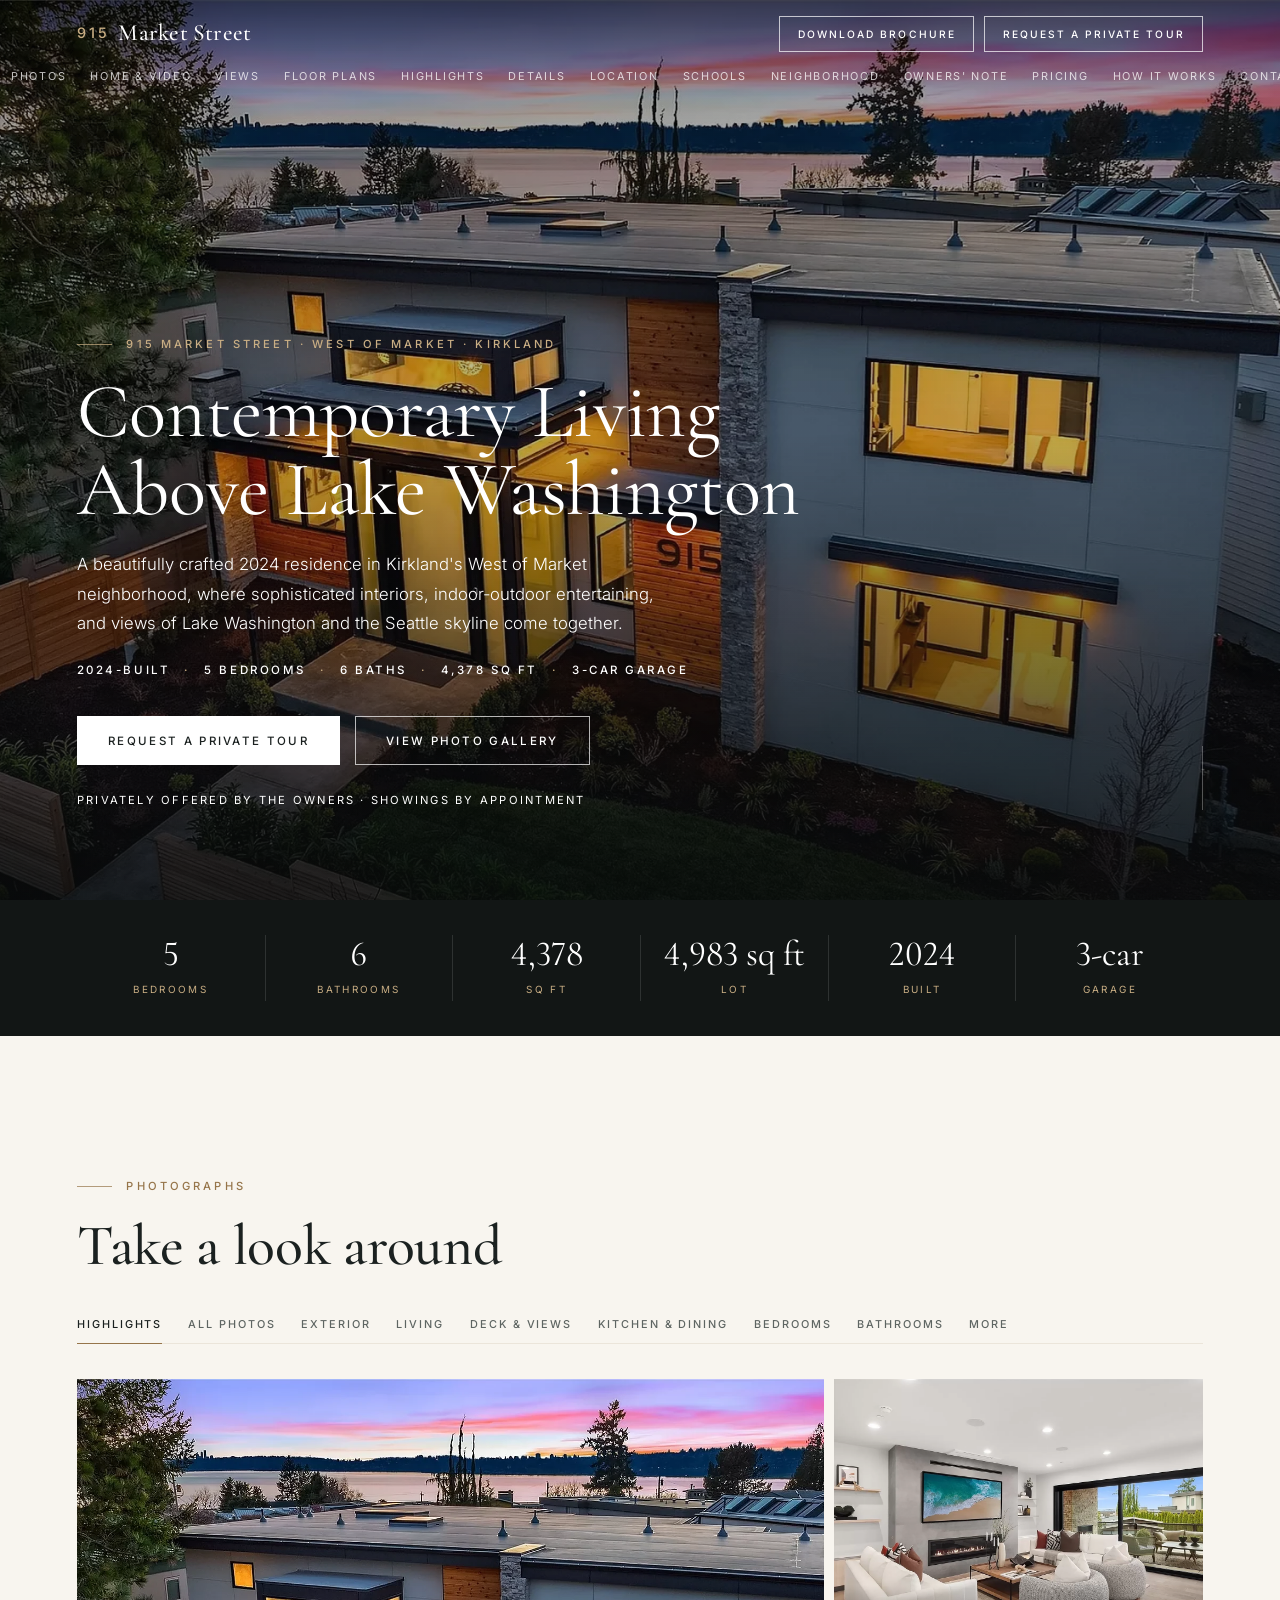
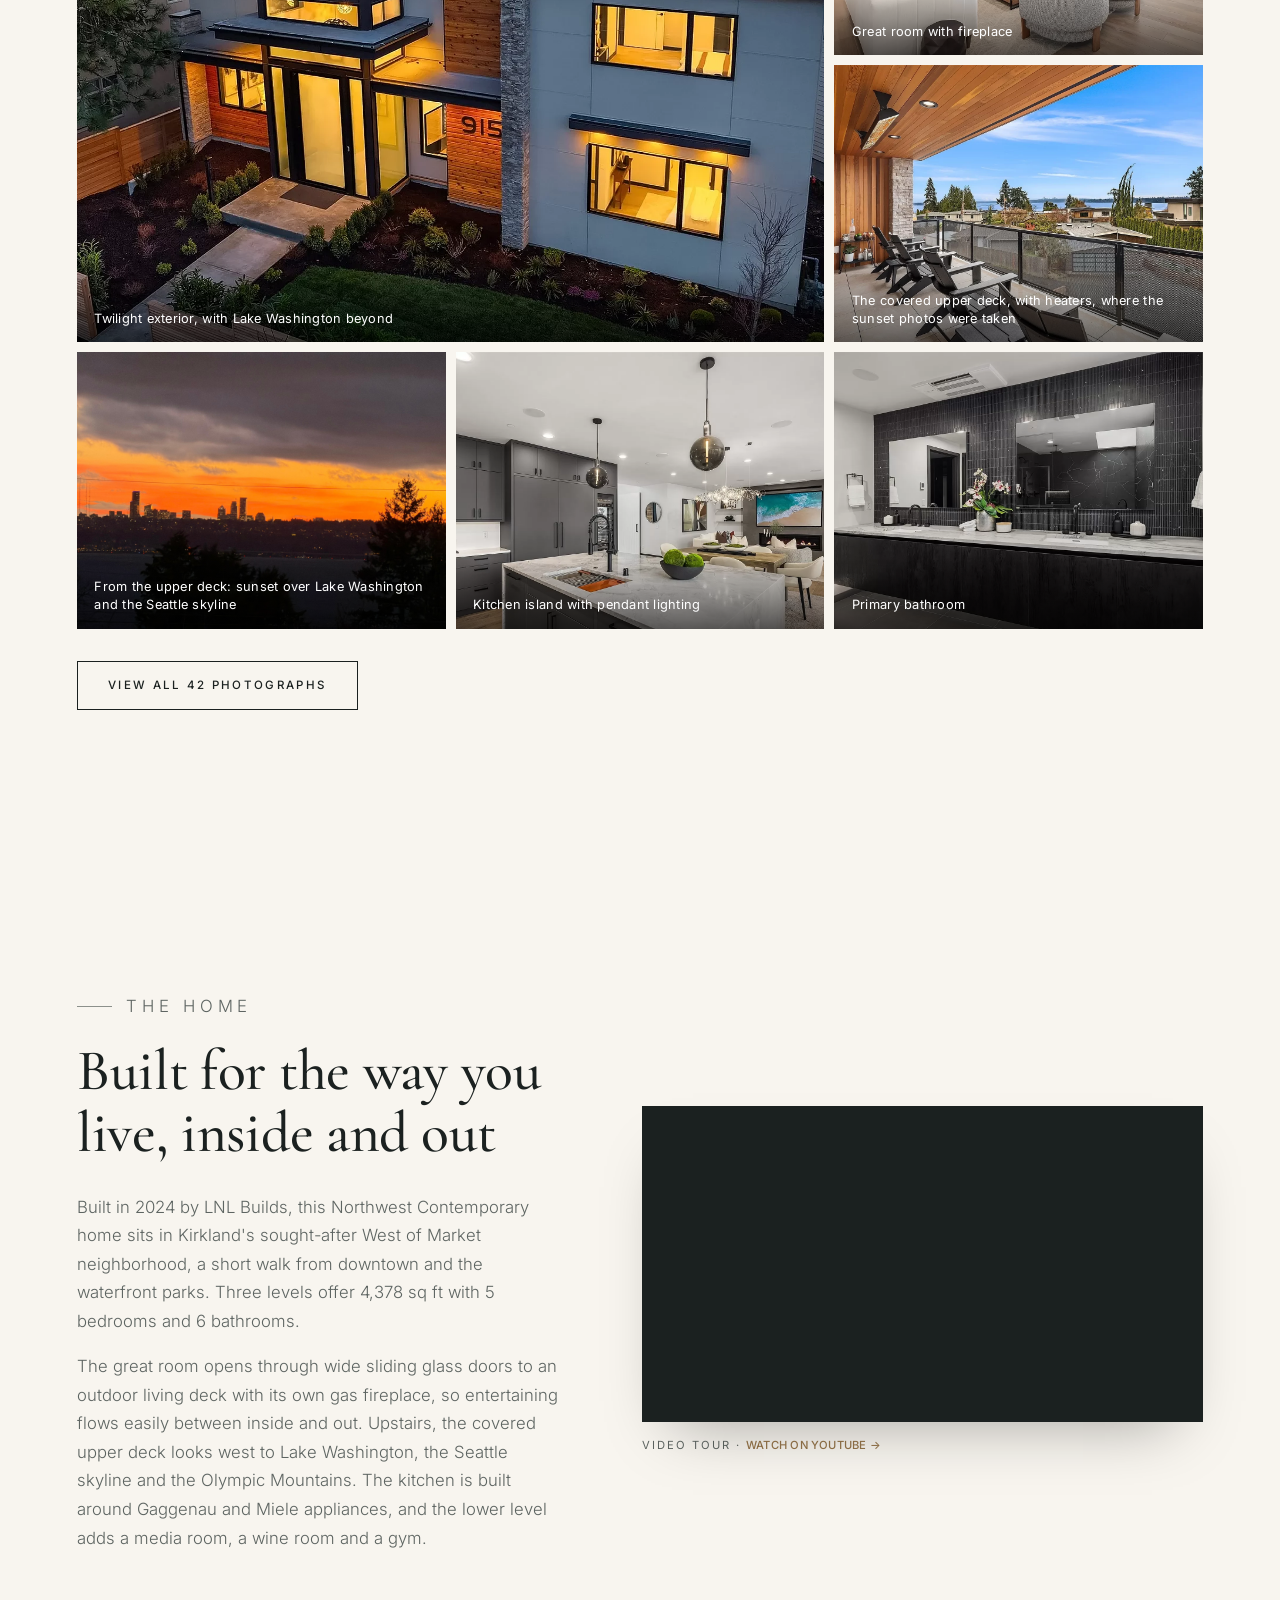
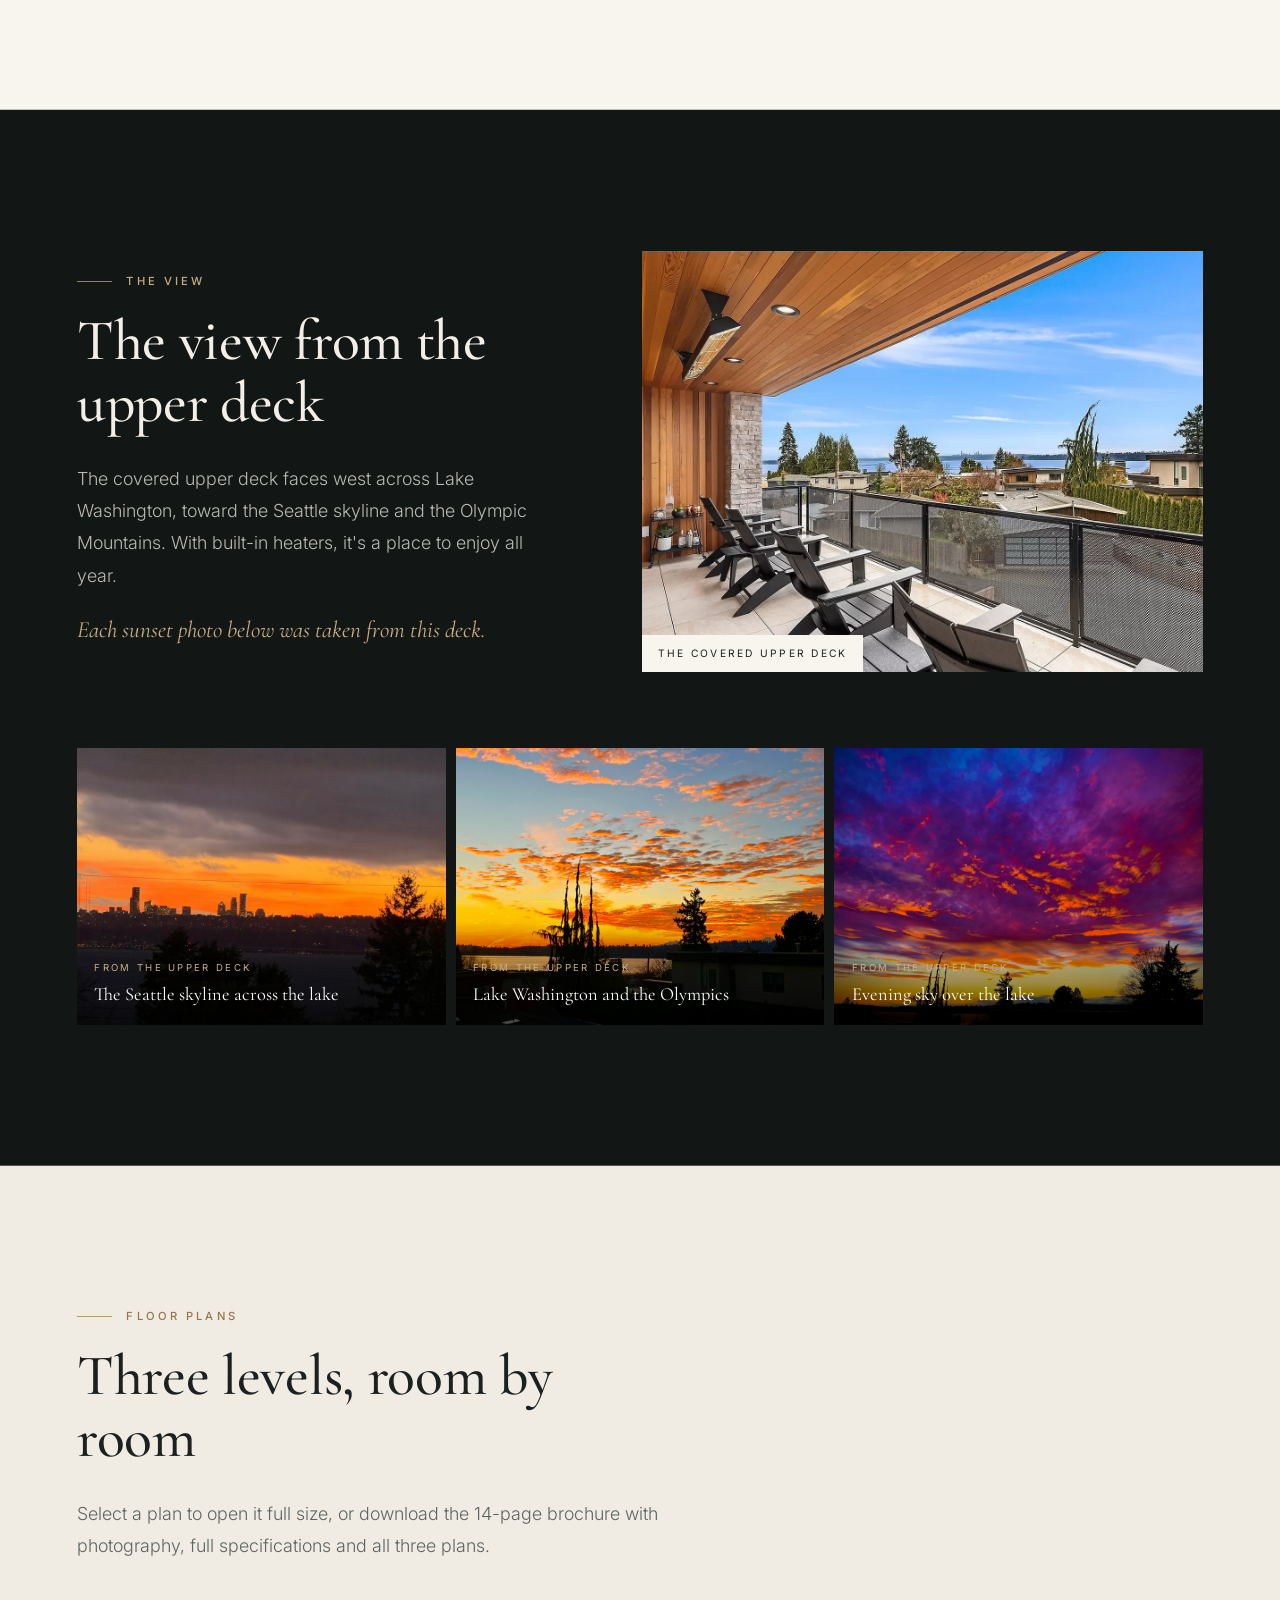
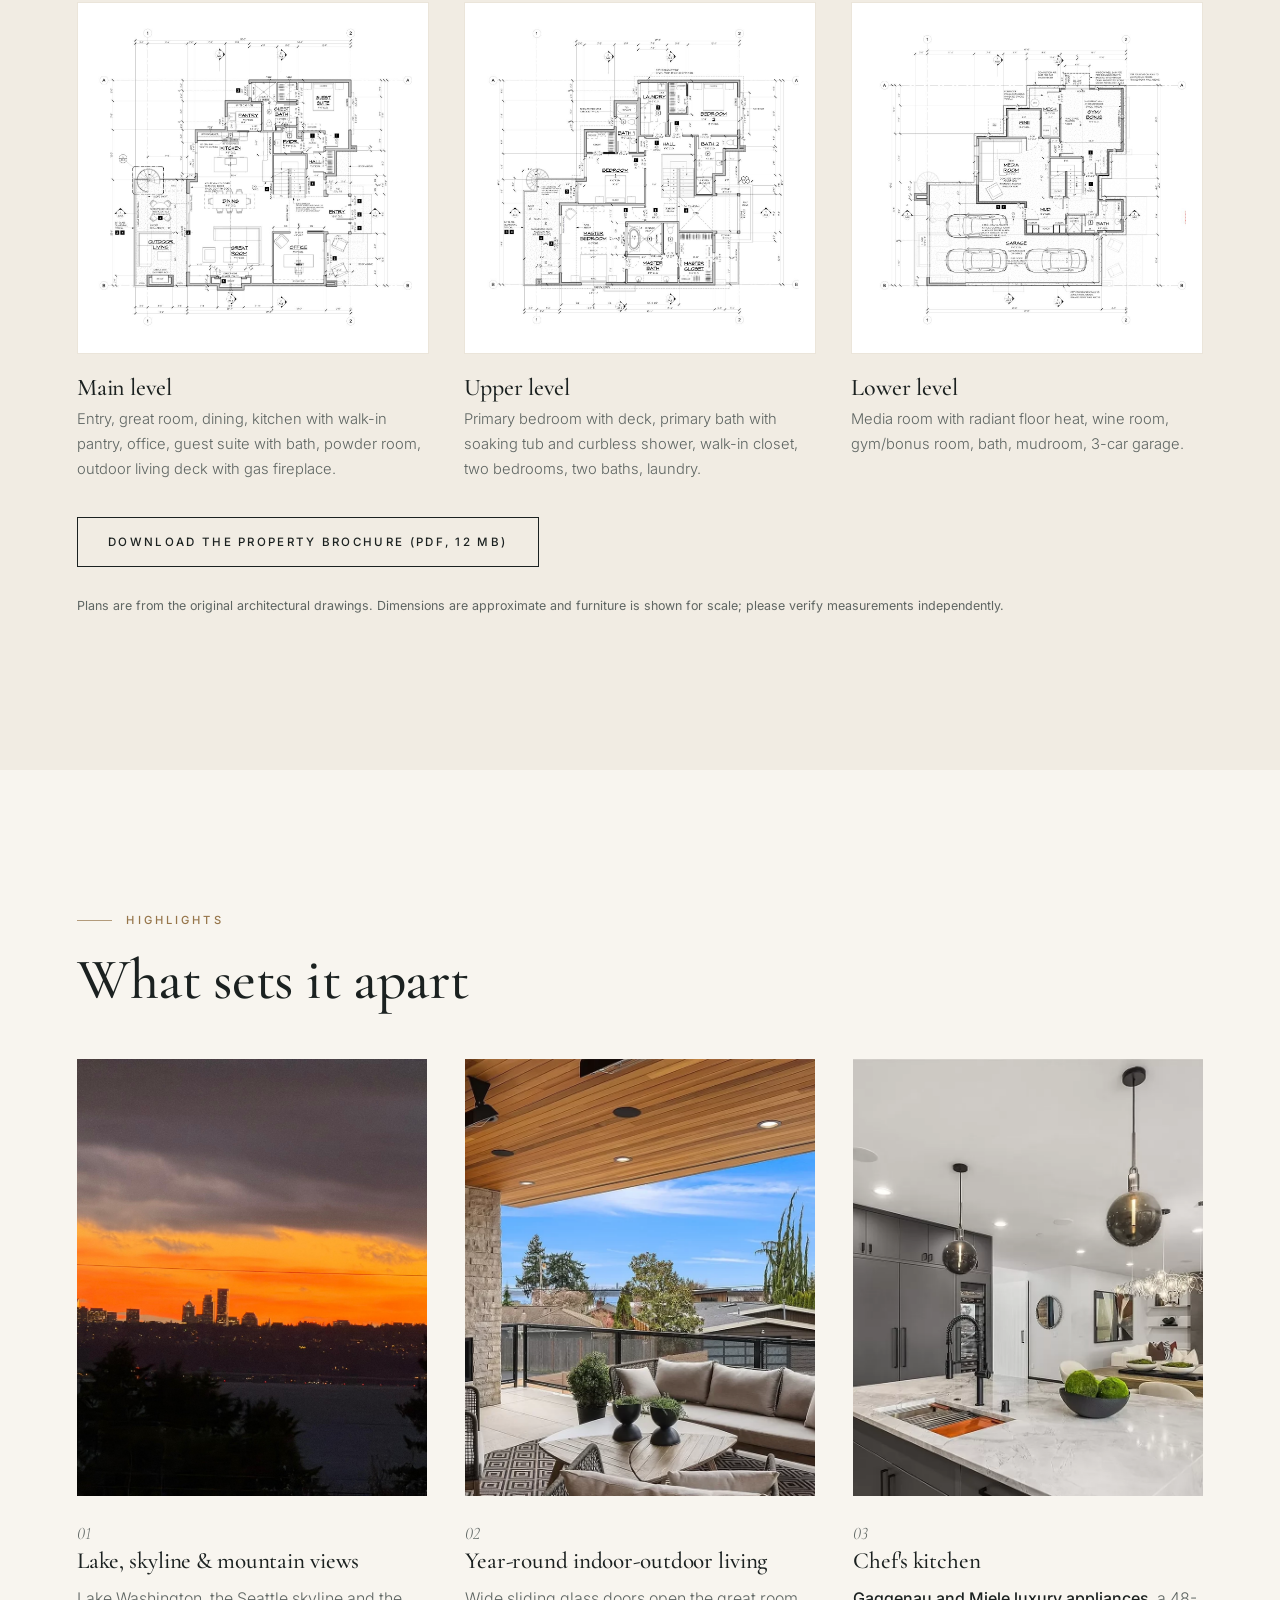
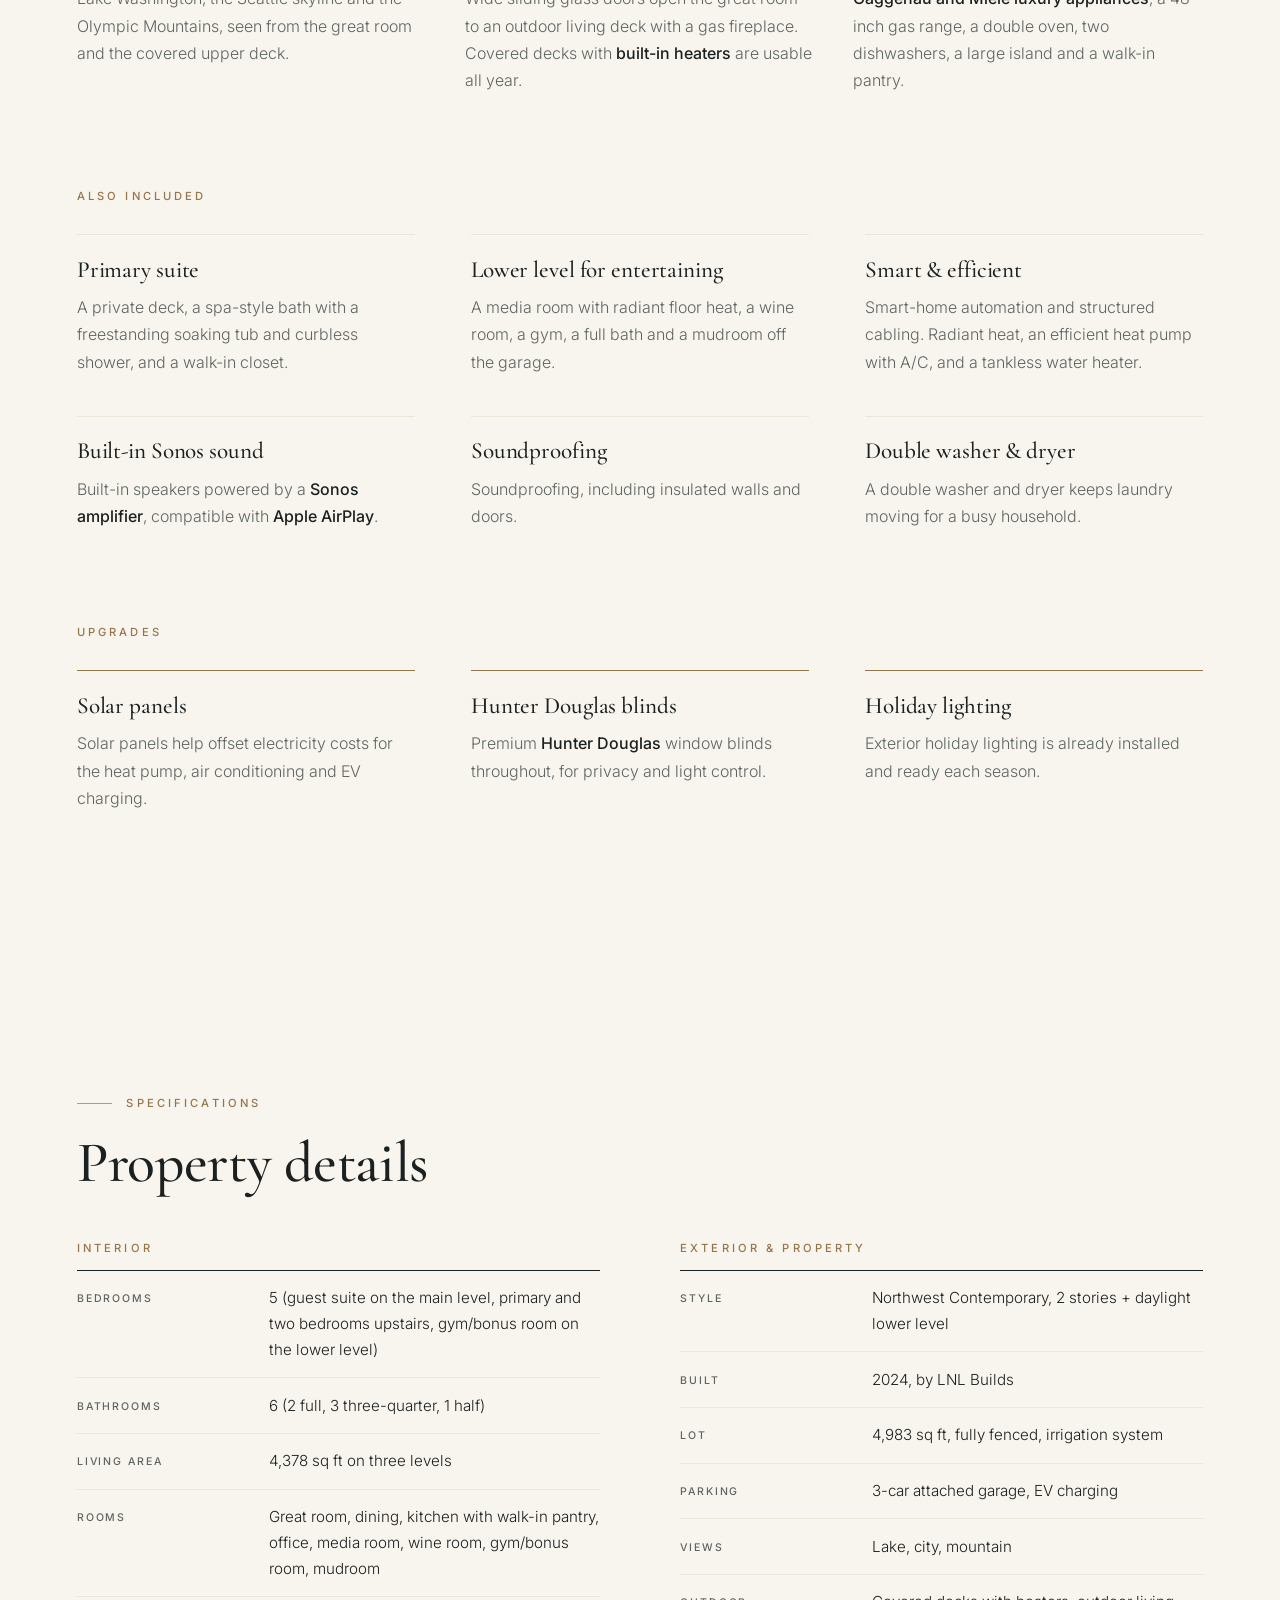
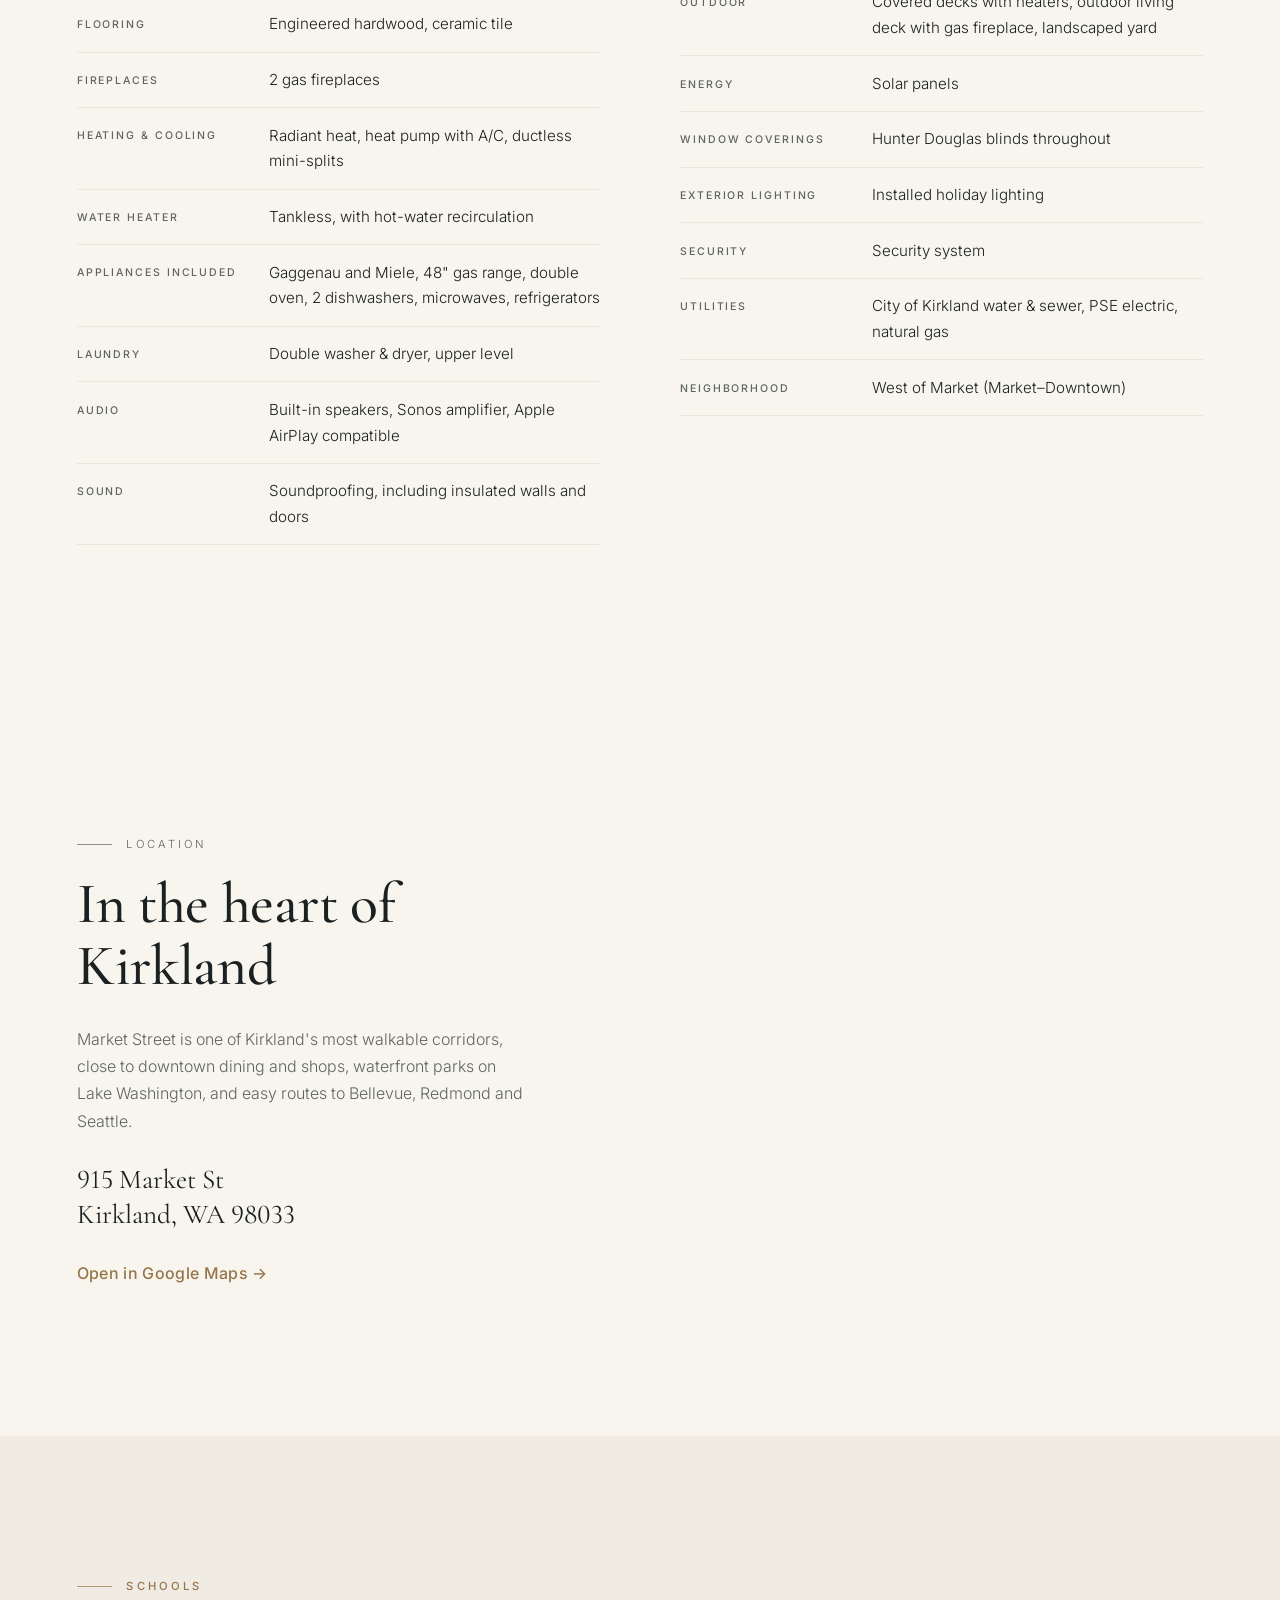
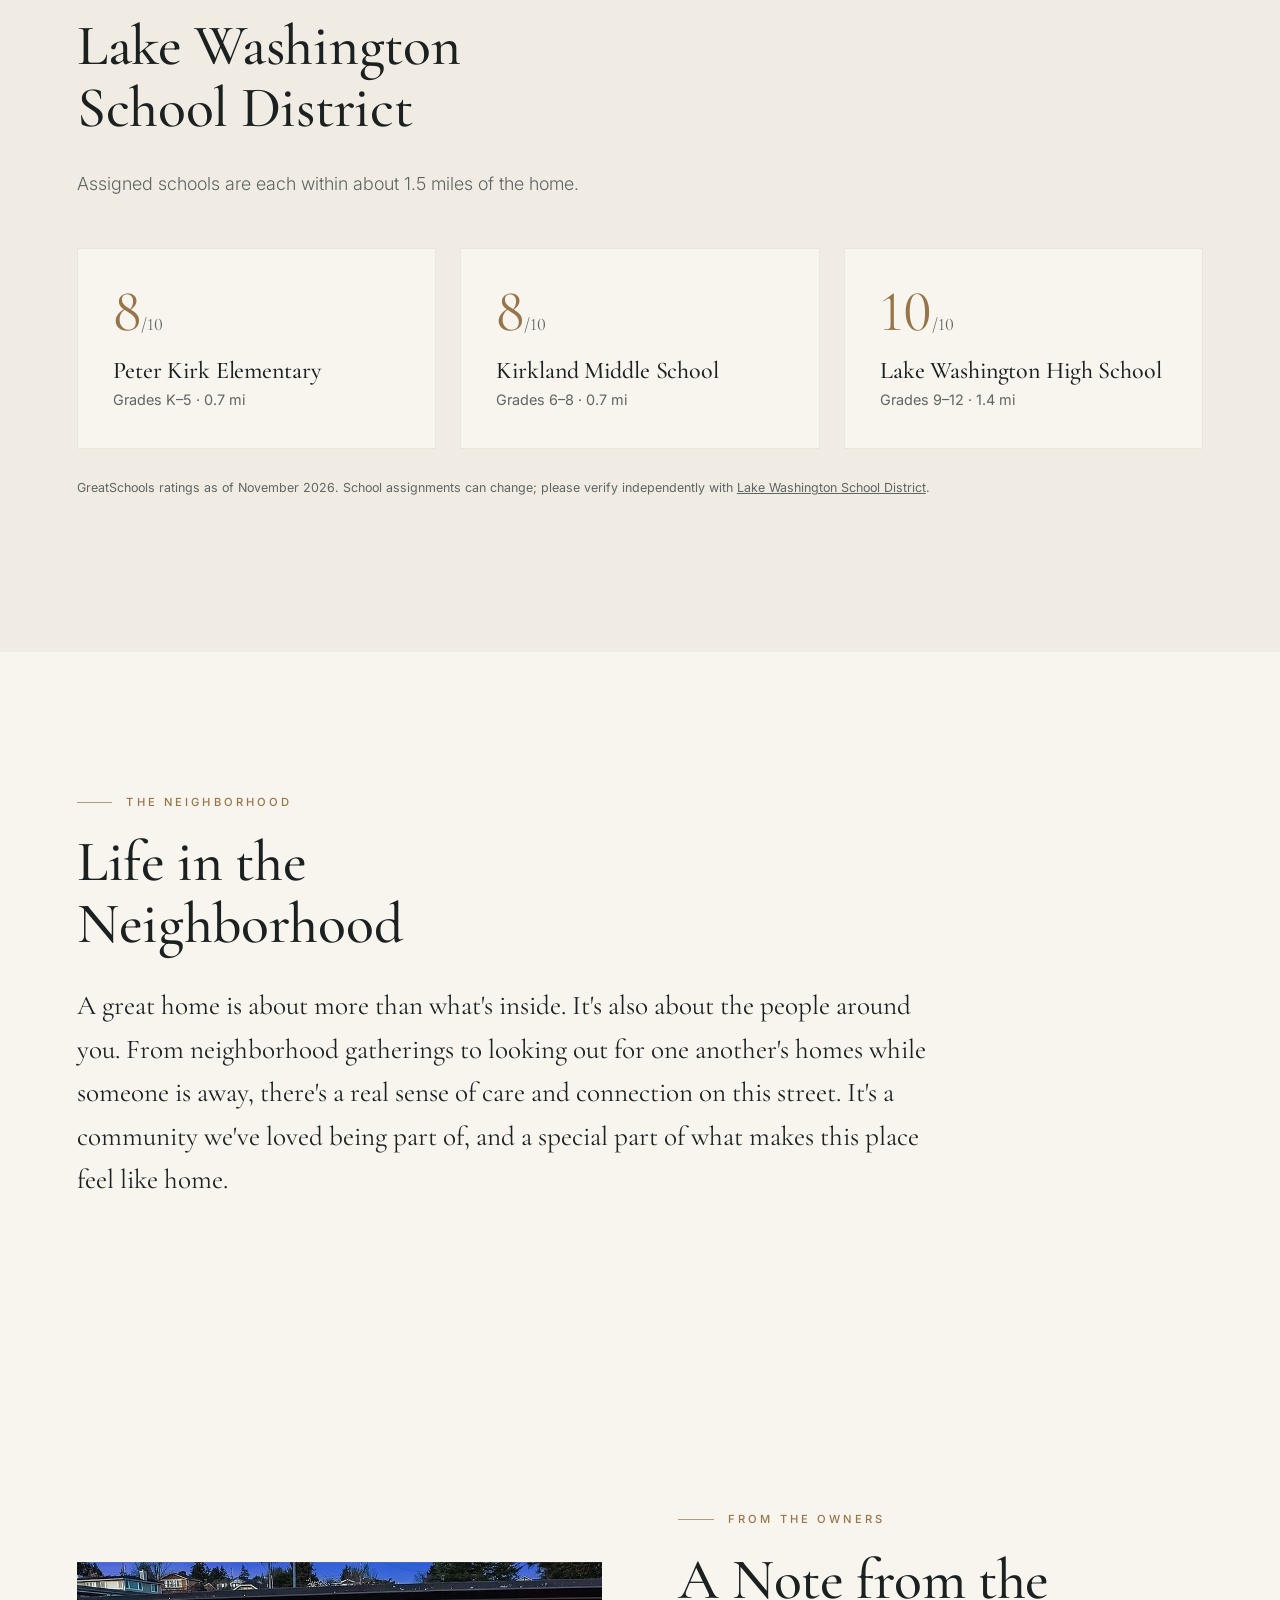
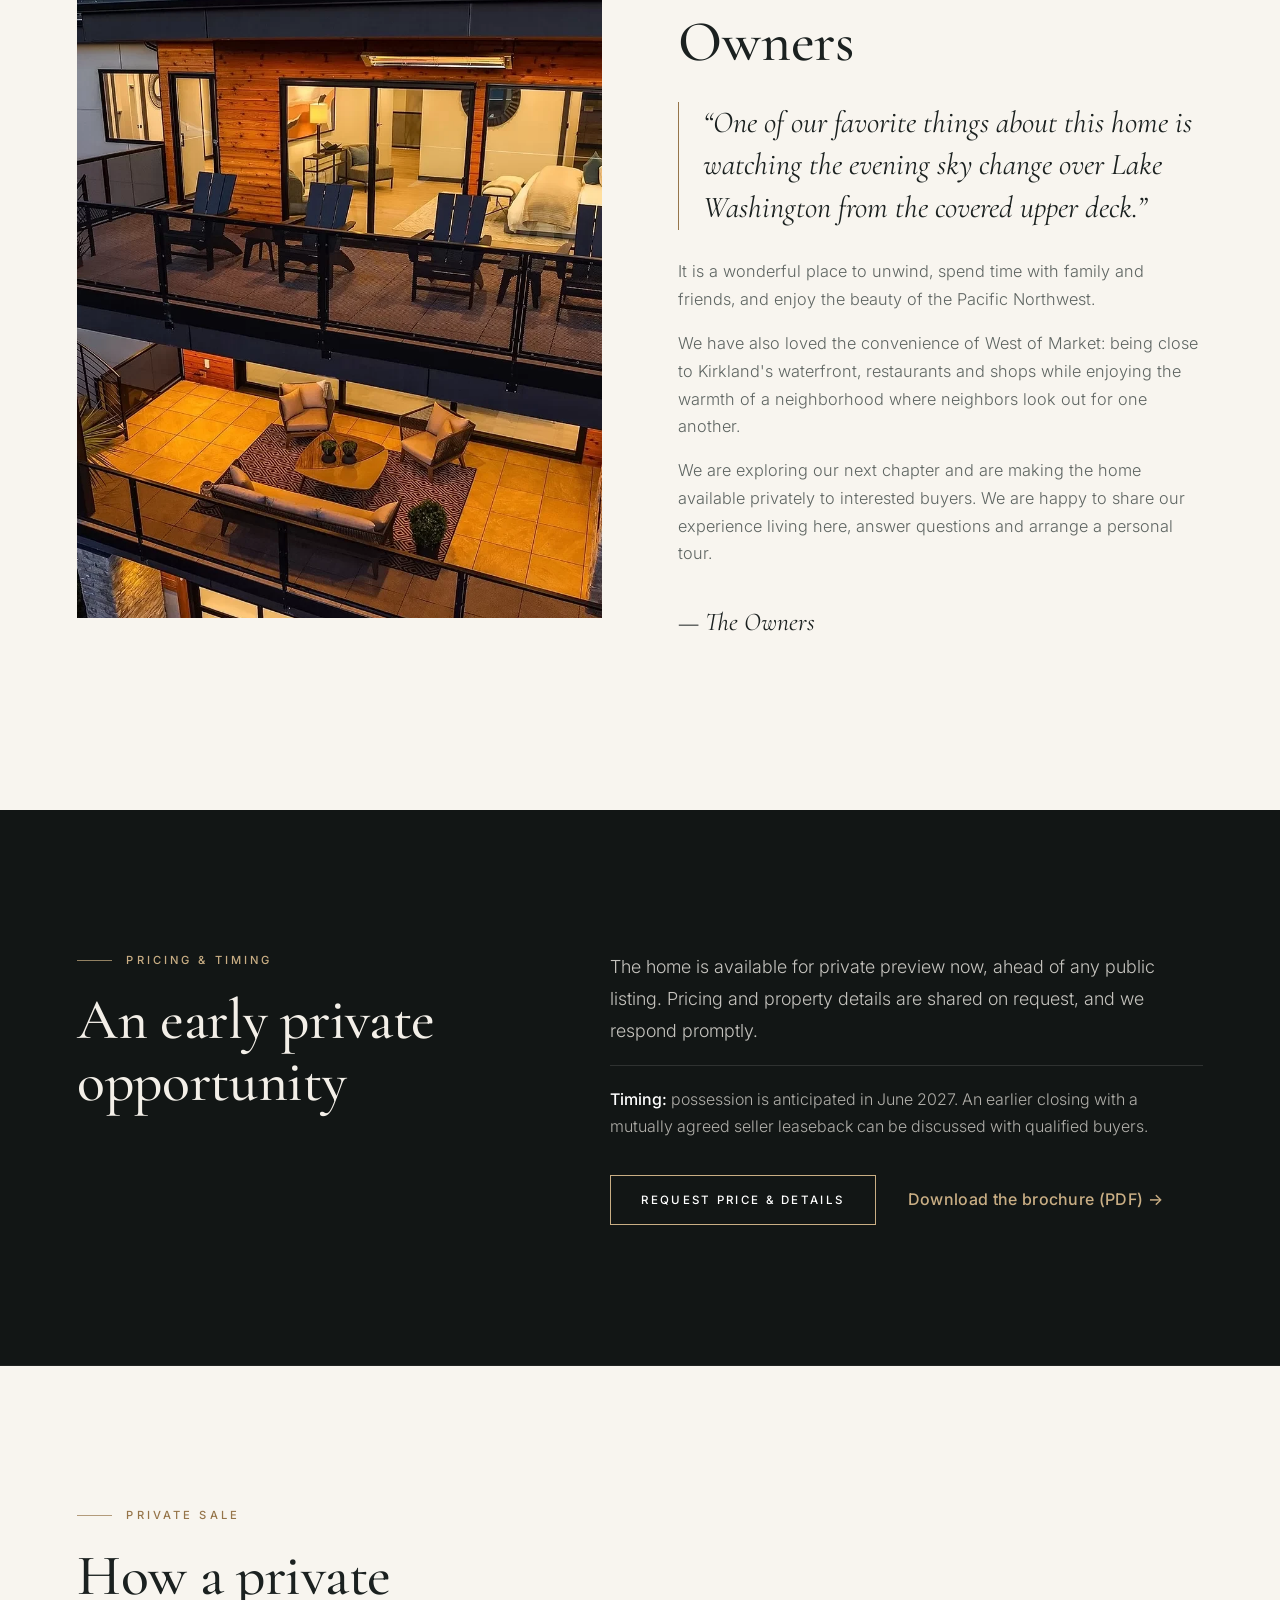
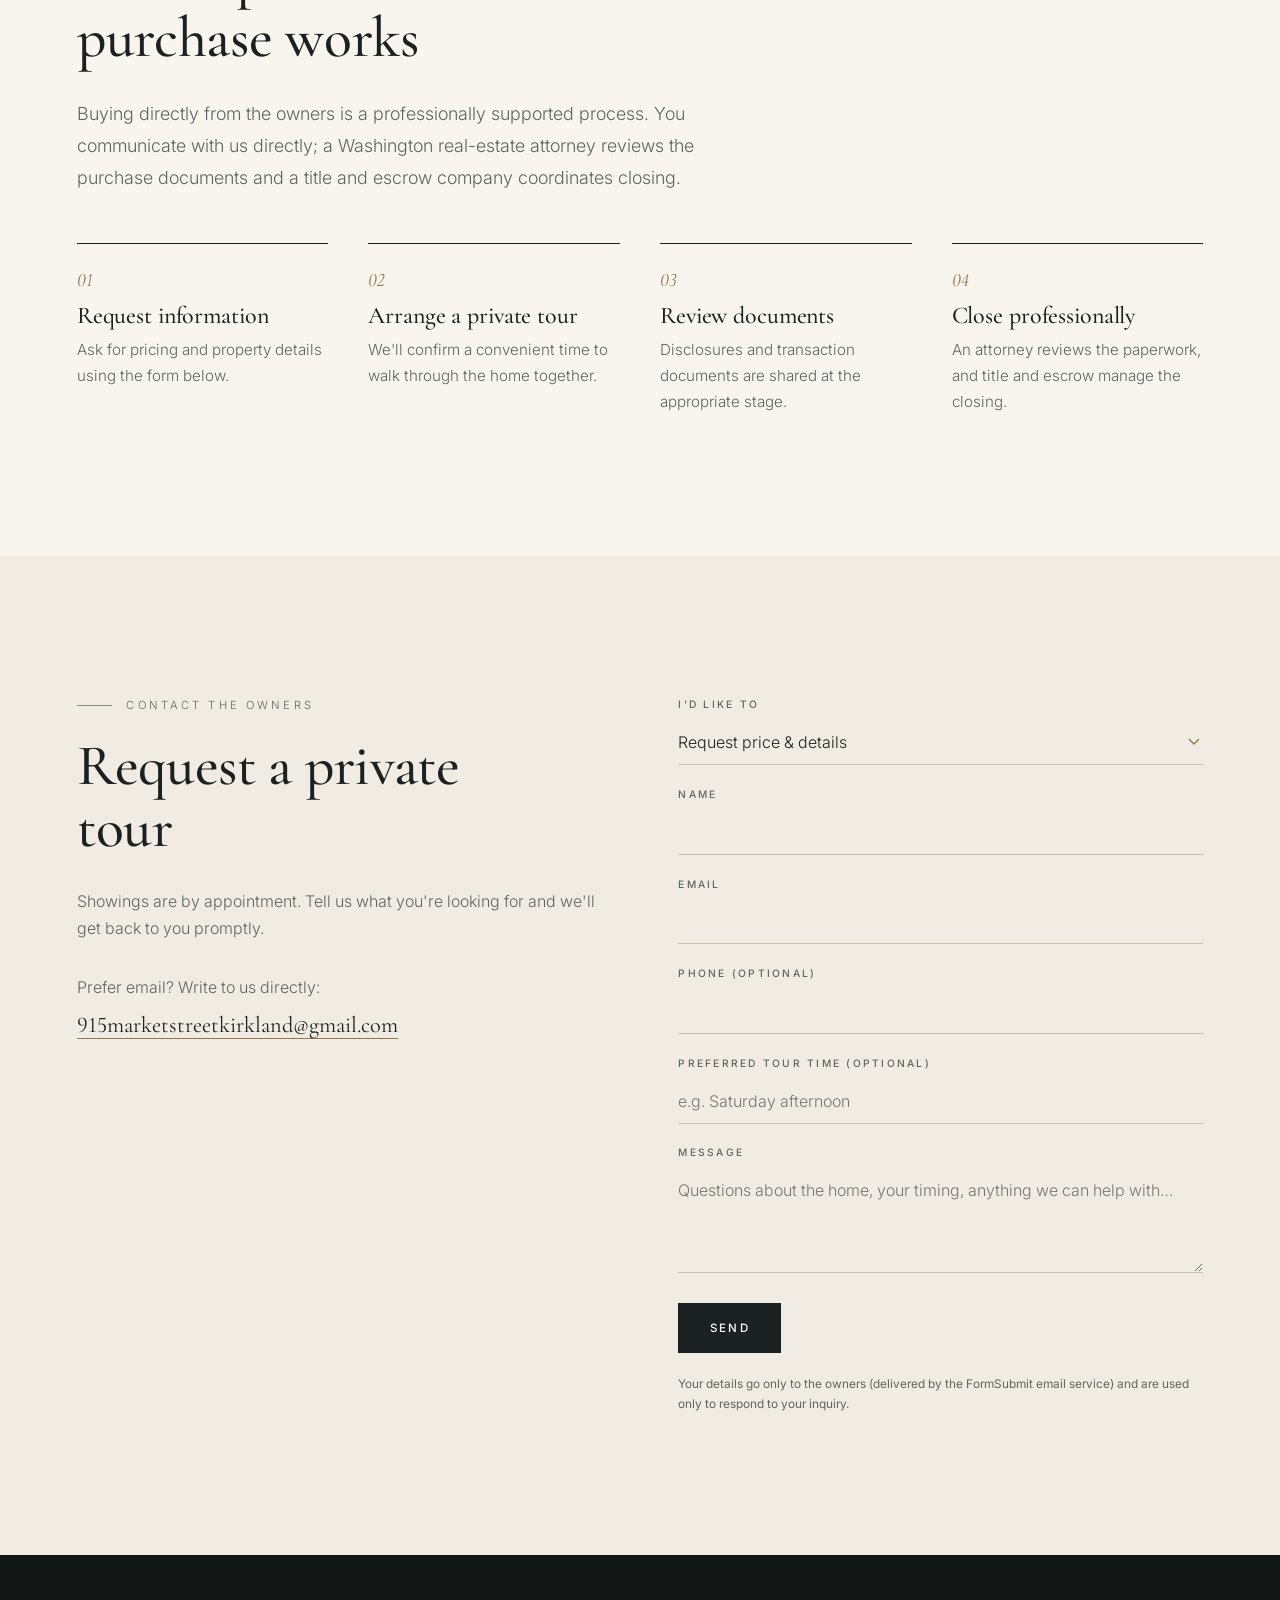
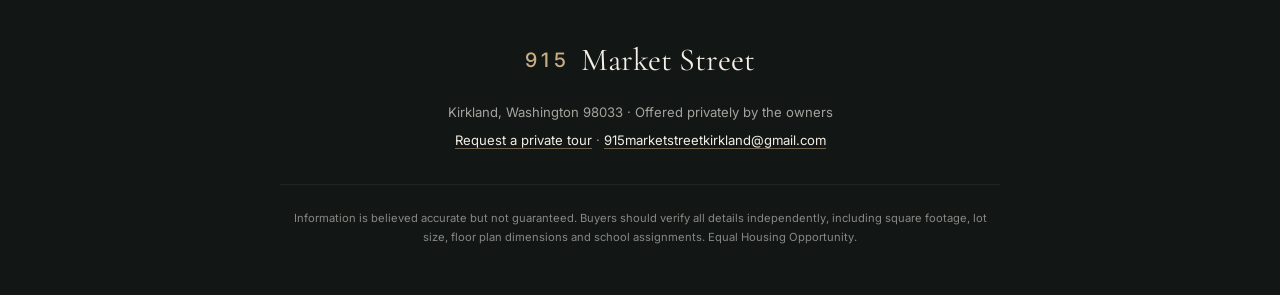
==== commit 11dd7d00: "Remove watermark from brochure photos (with the builder's permission) Co-Authored-By: Claude Opus 5." ====
--- a/index.html
+++ b/index.html
@@ -140,7 +140,7 @@
         <figcaption><h3>Lower level</h3><p>Media room with radiant floor heat, wine room, gym/bonus room, bath, mudroom, 3-car garage.</p></figcaption>
       </figure>
     </div>
-    <a class="btn btn-outline brochure-btn" href="915-Market-Street-Brochure.pdf" download>Download the Property Brochure (PDF, 16 MB)</a>
+    <a class="btn btn-outline brochure-btn" href="915-Market-Street-Brochure.pdf" download>Download the Property Brochure (PDF, 12 MB)</a>
     <p class="fine">Plans are from the original architectural drawings. Dimensions are approximate and furniture is shown for scale; please verify measurements independently.</p>
   </section>
 
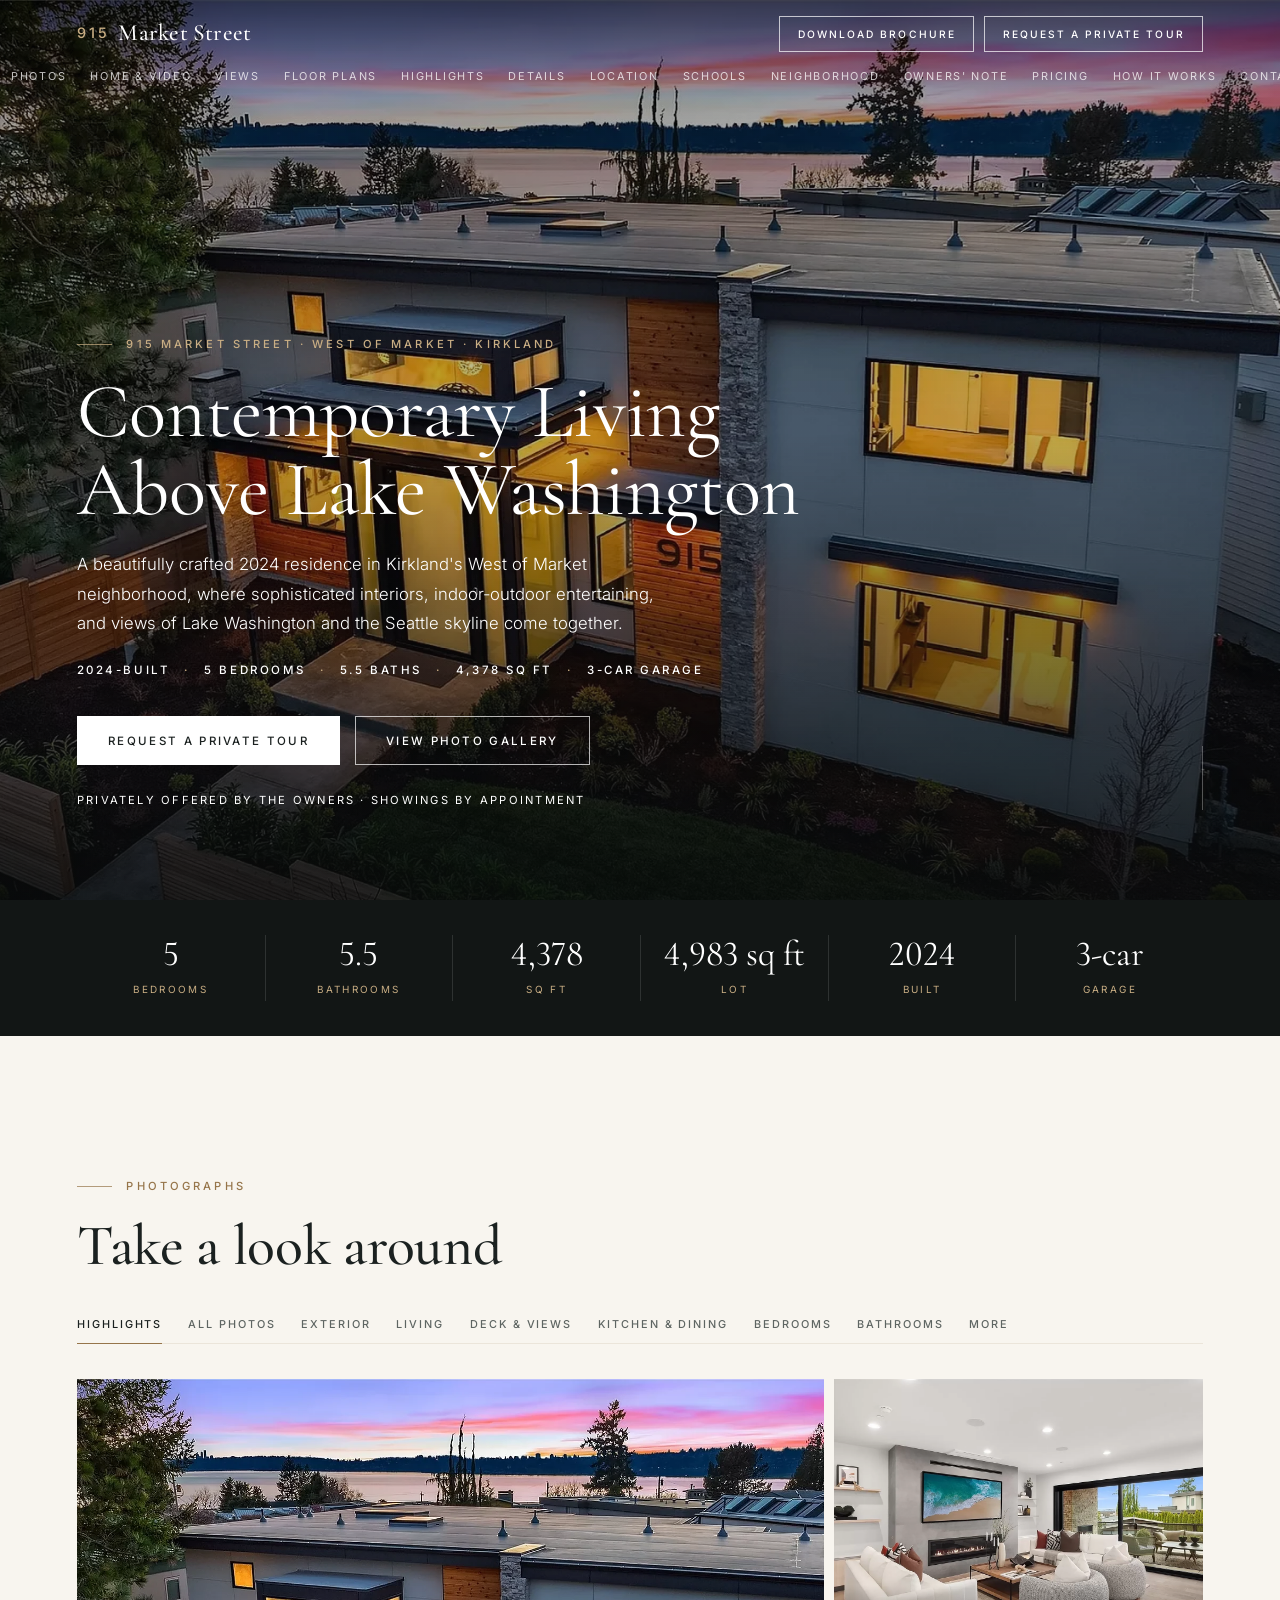
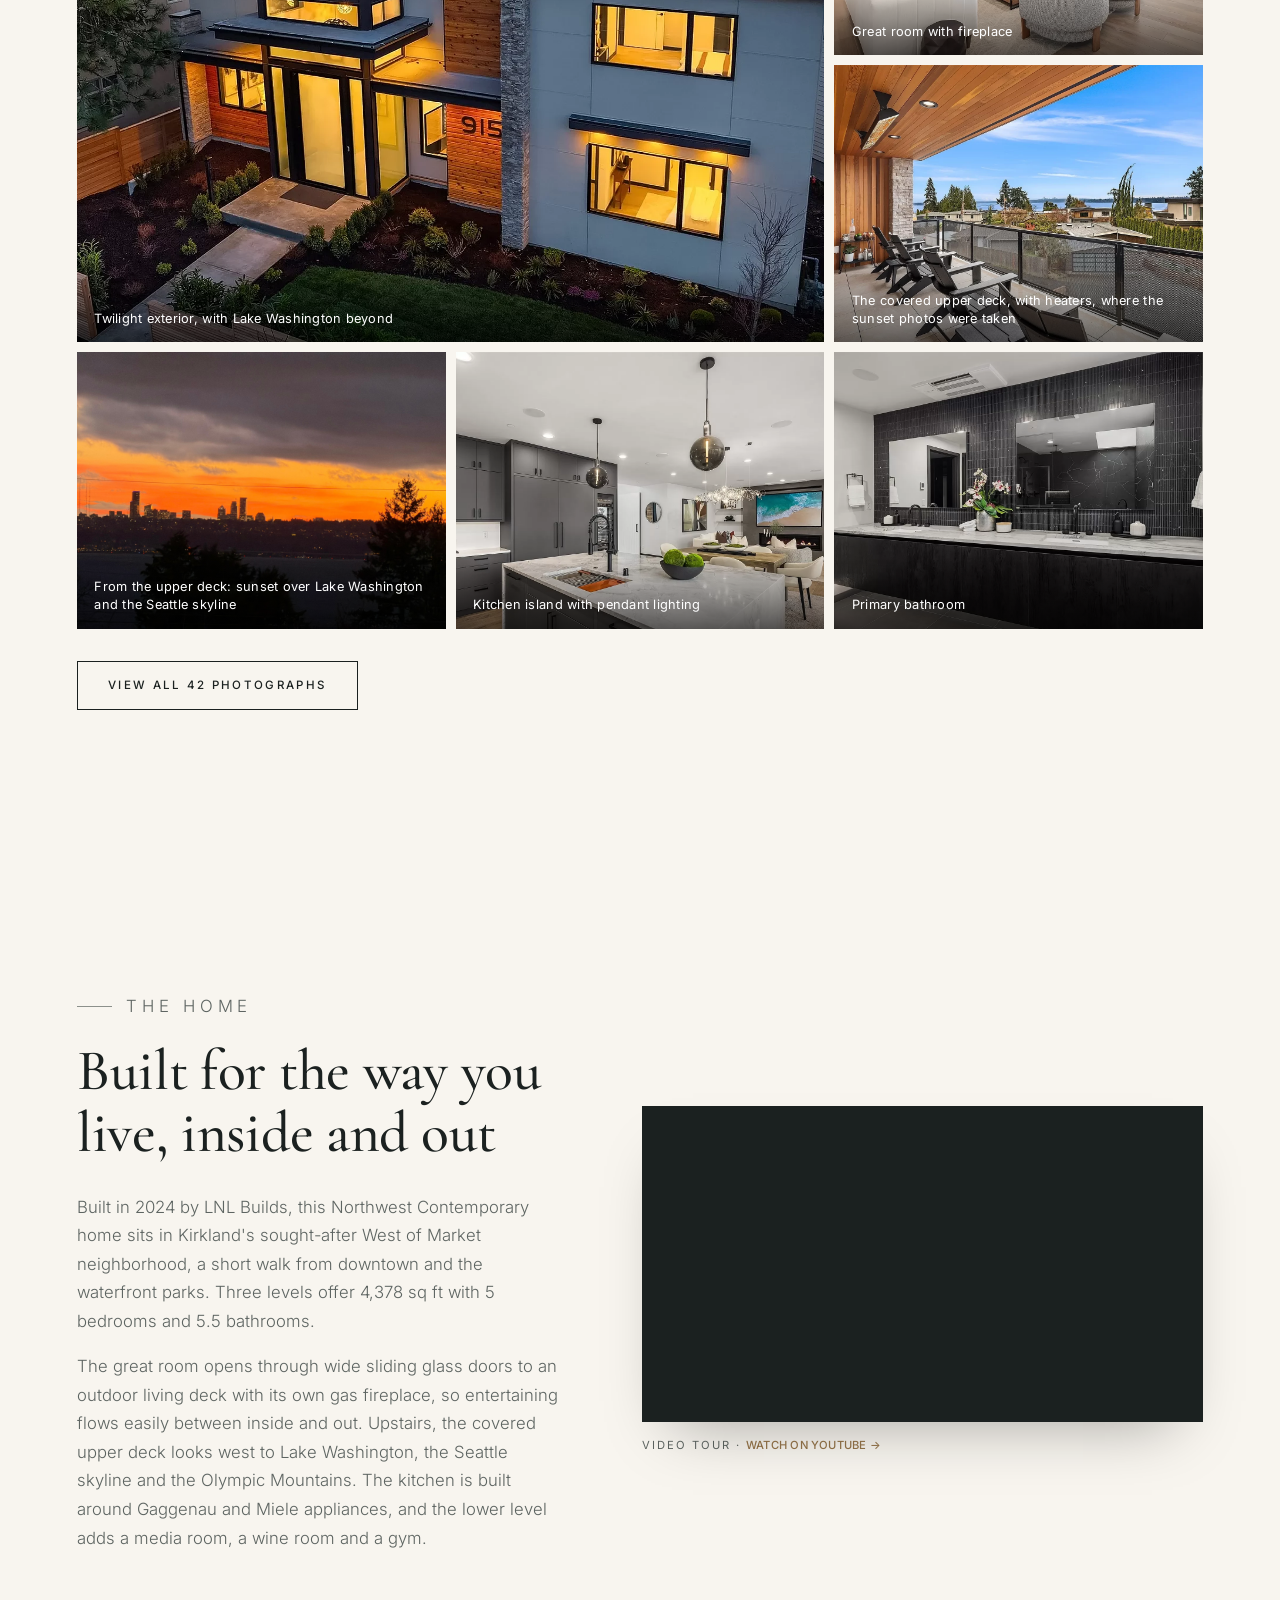
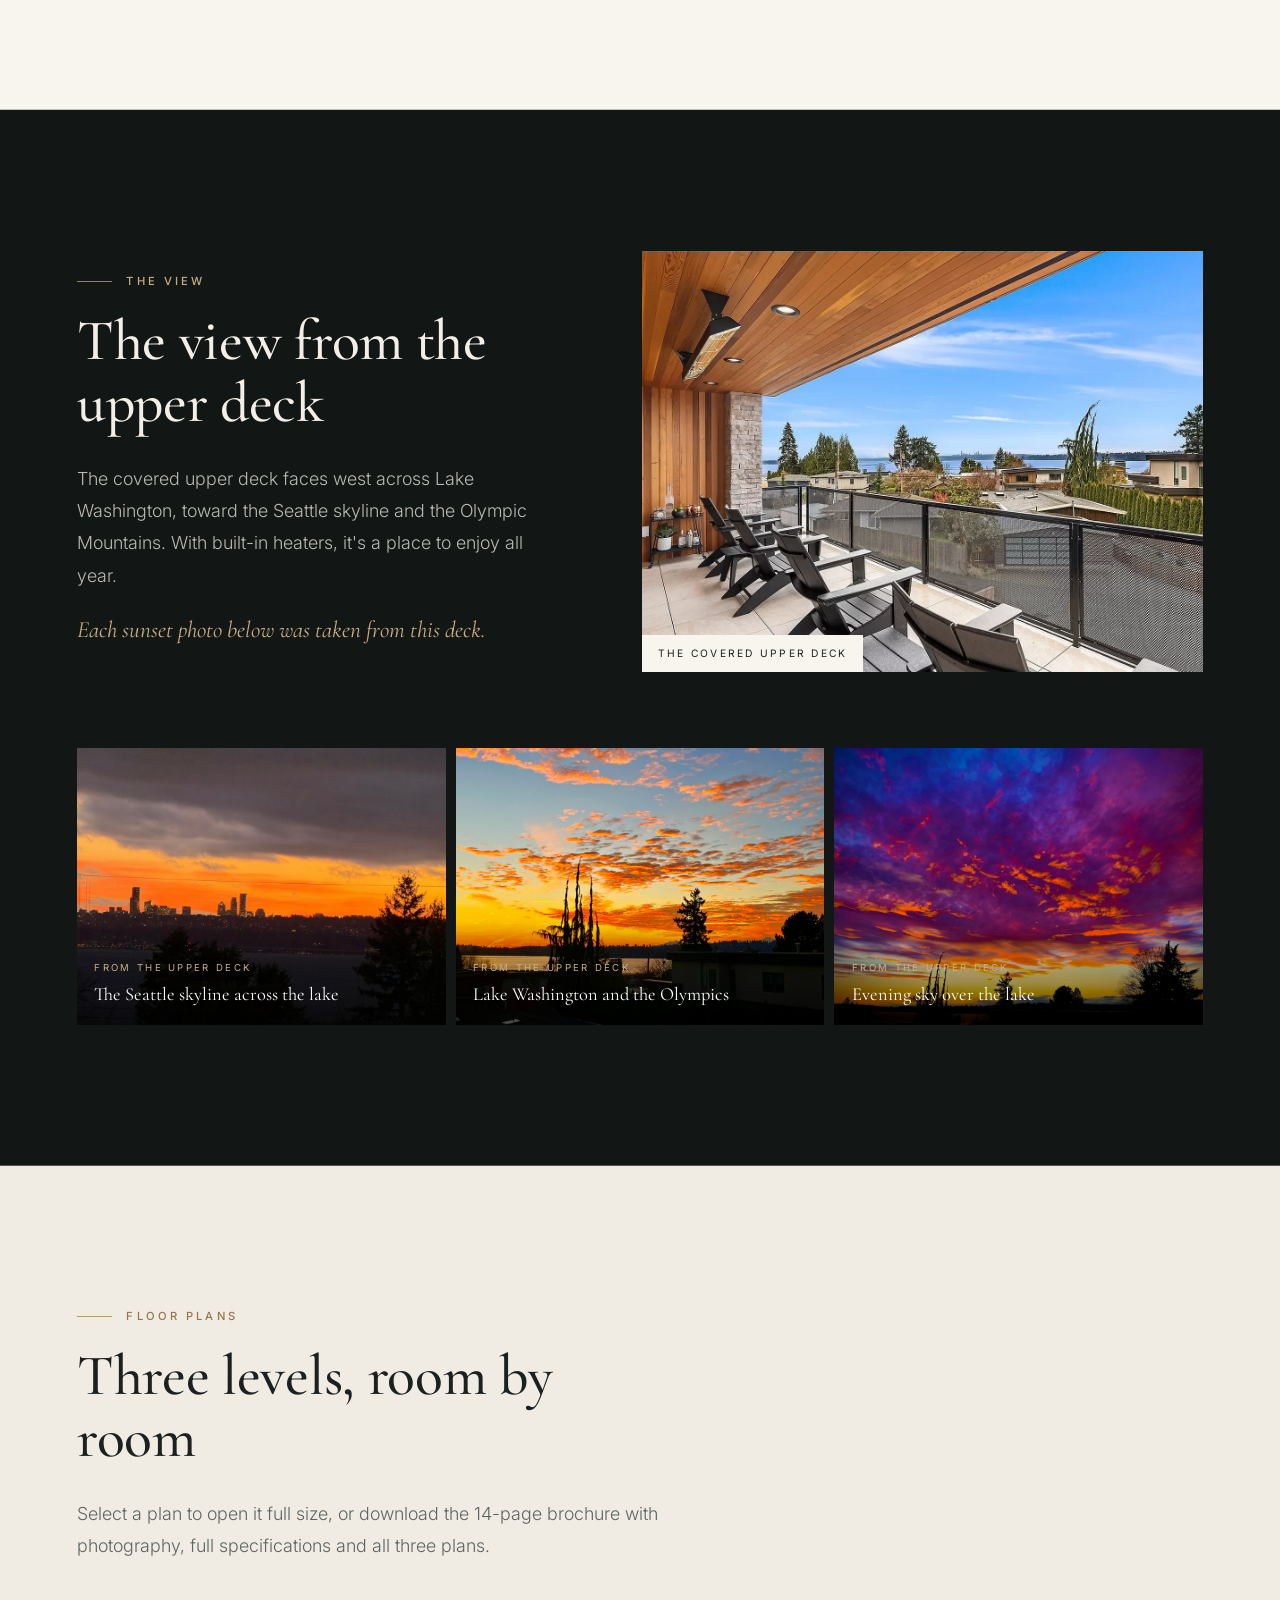
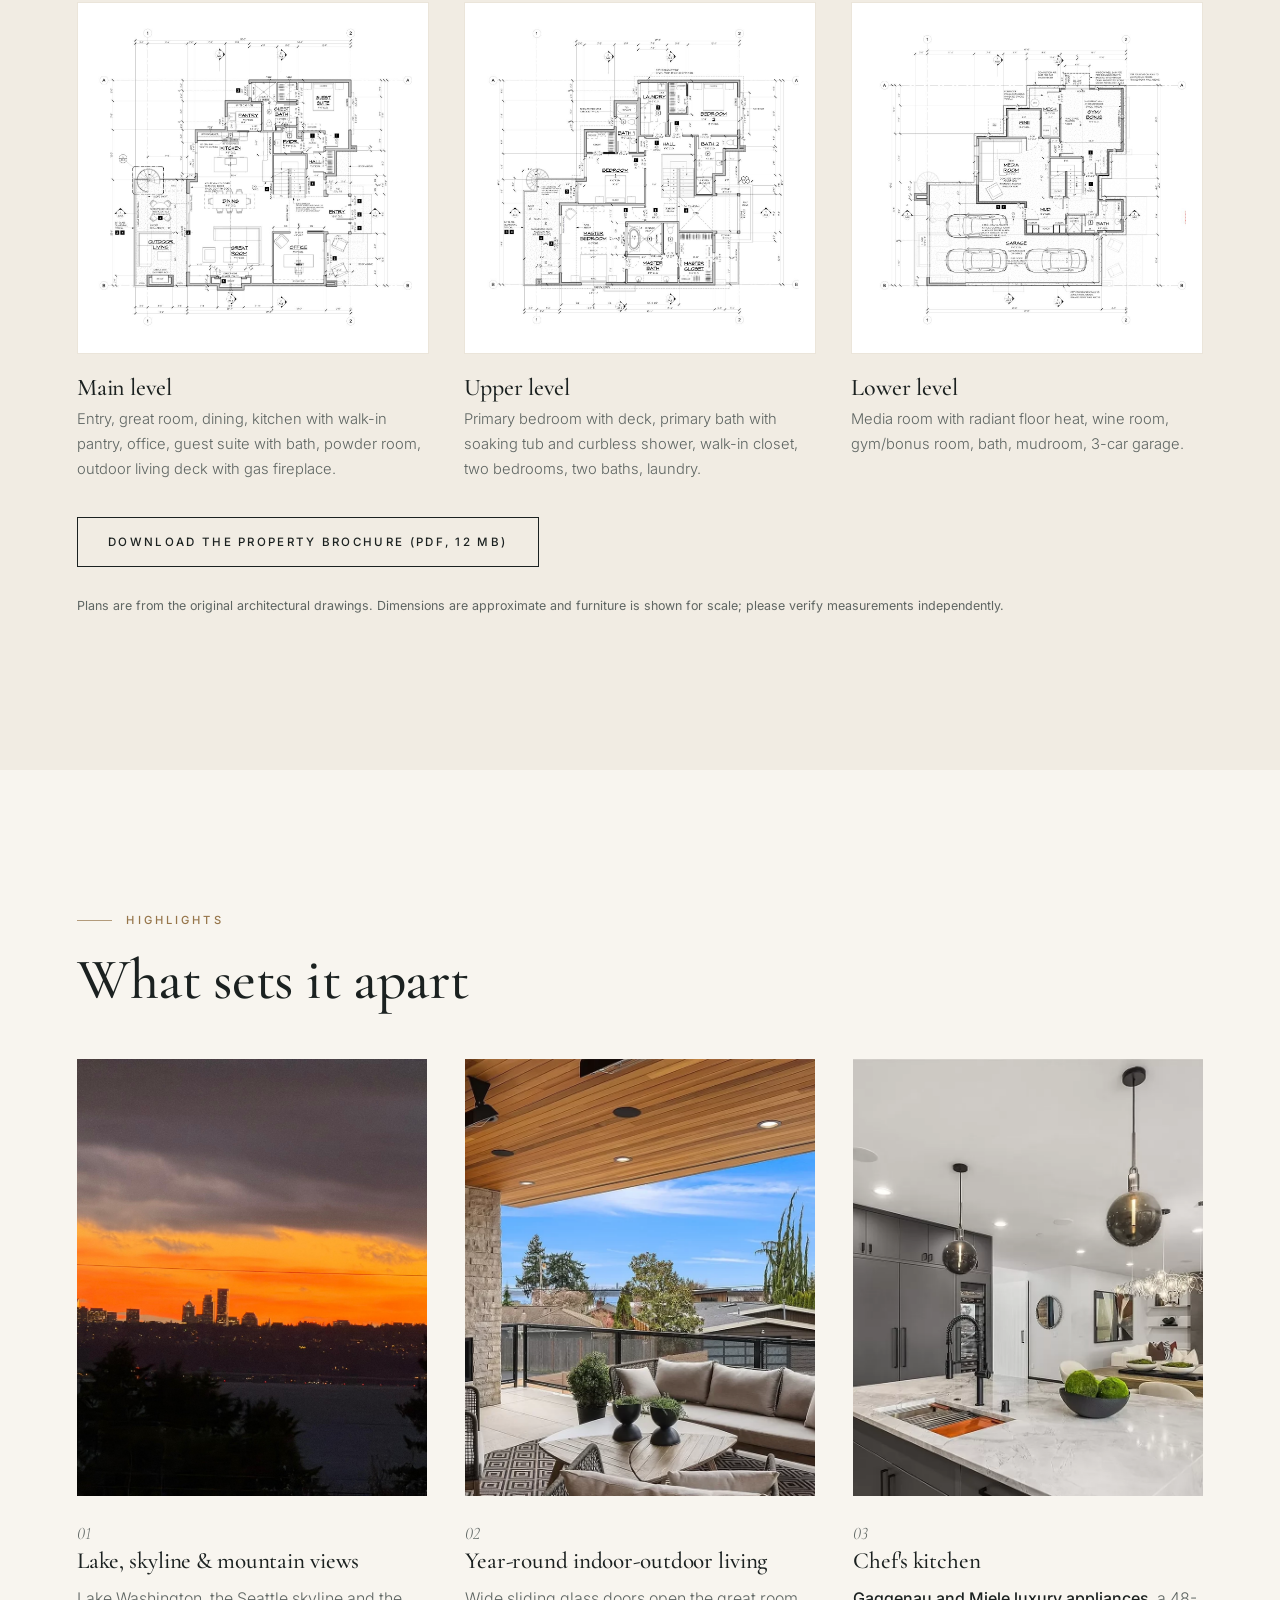
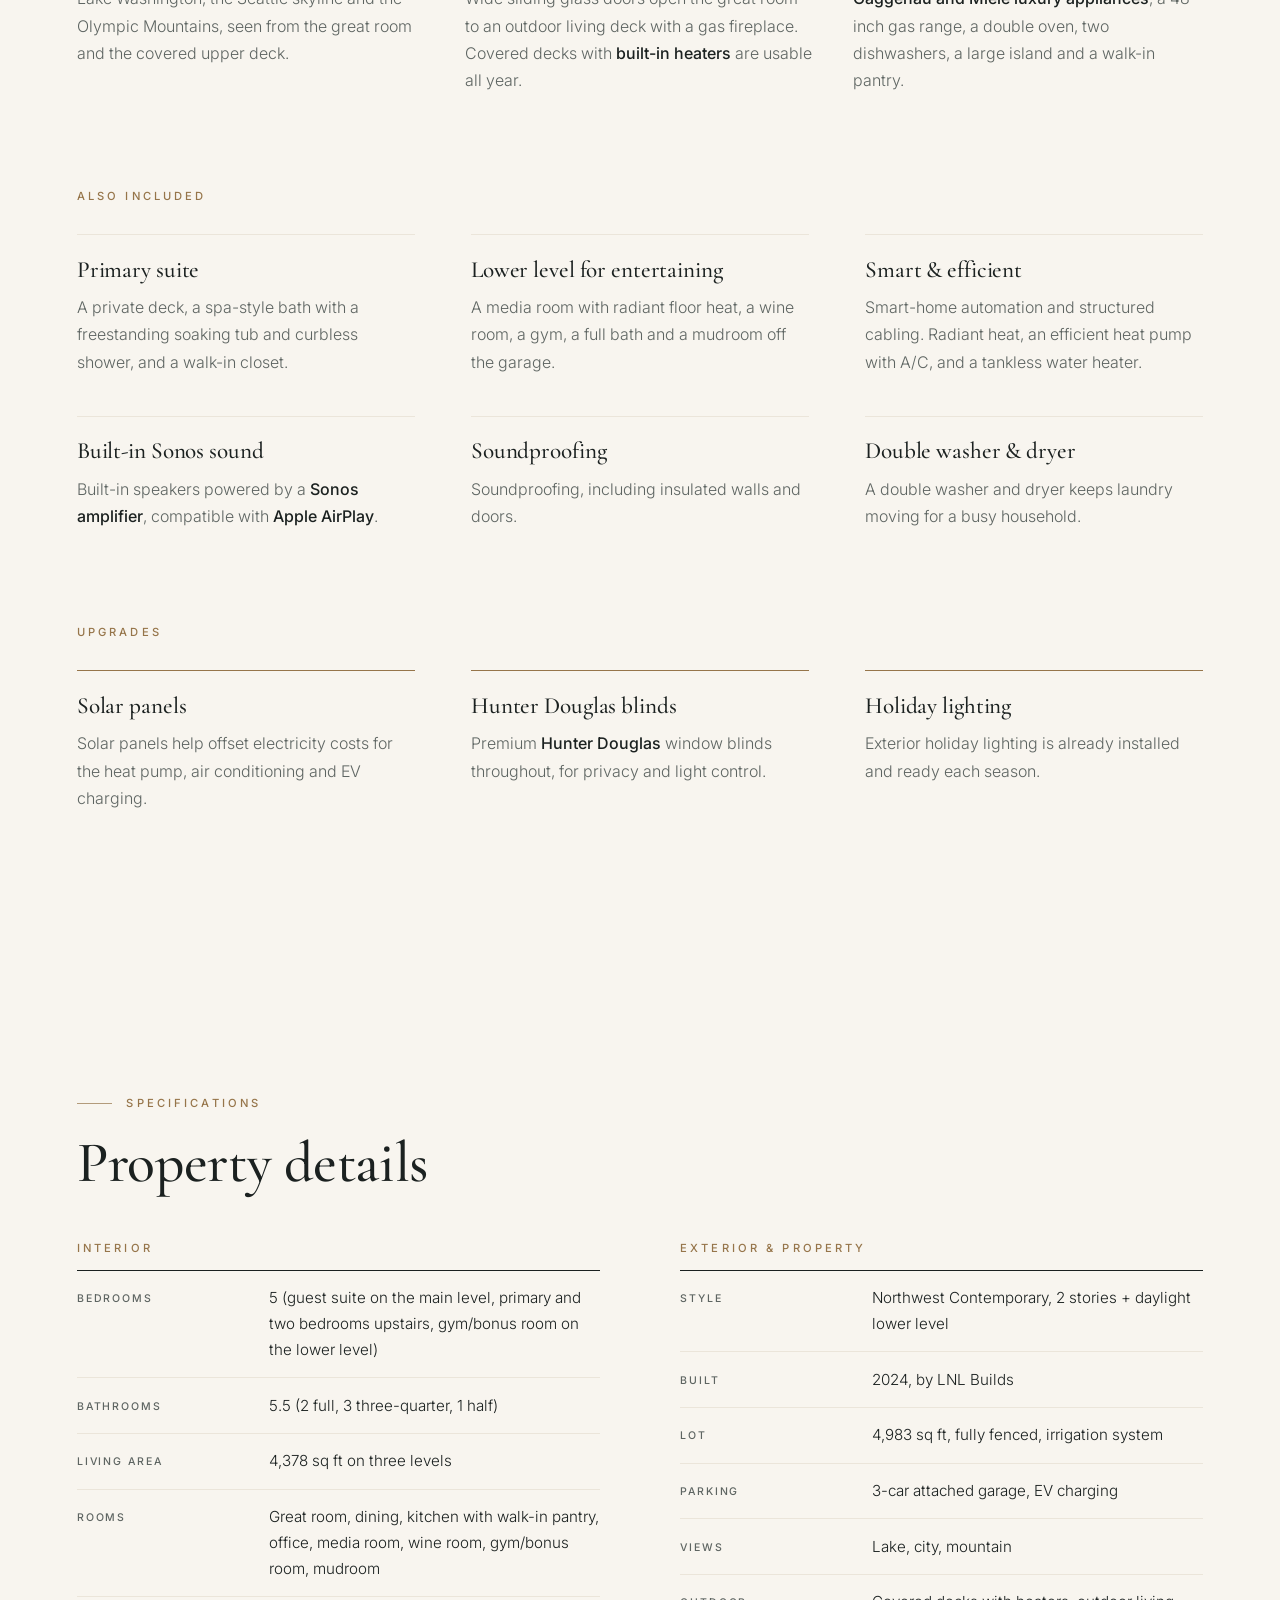
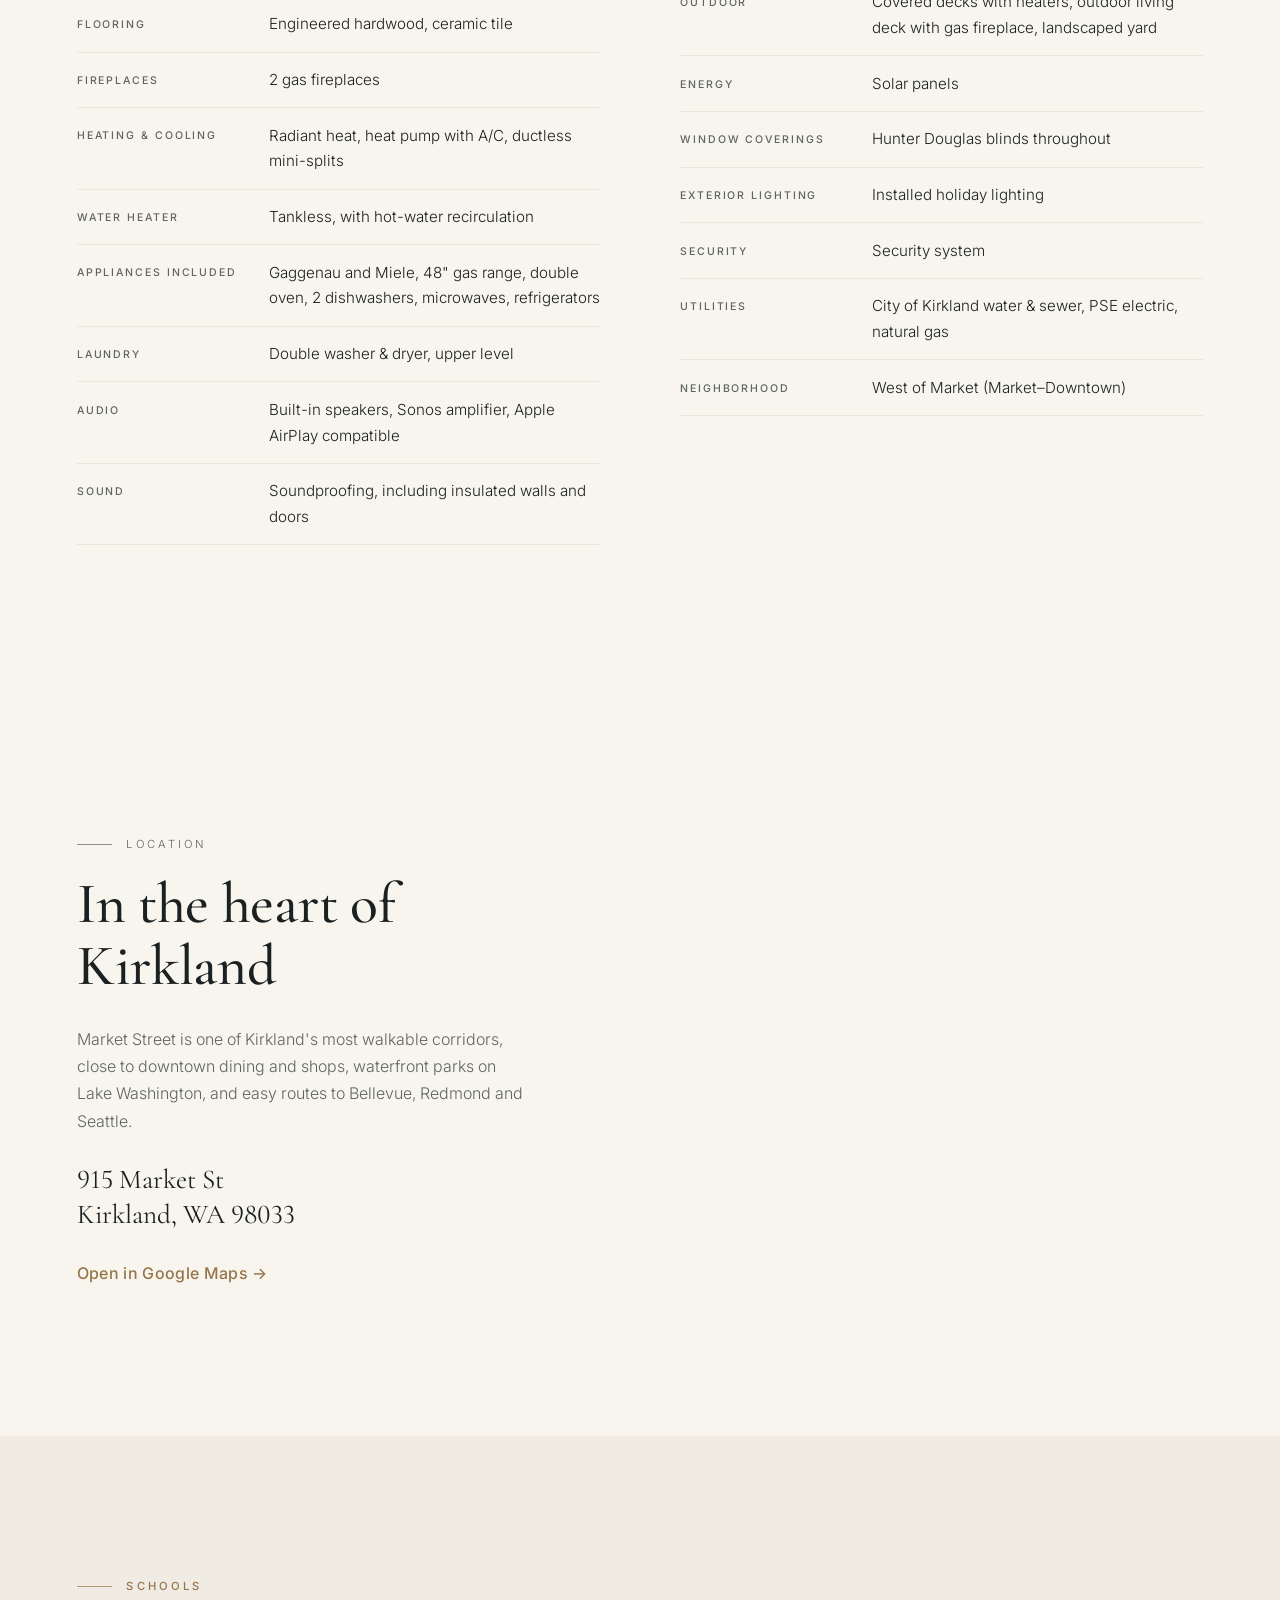
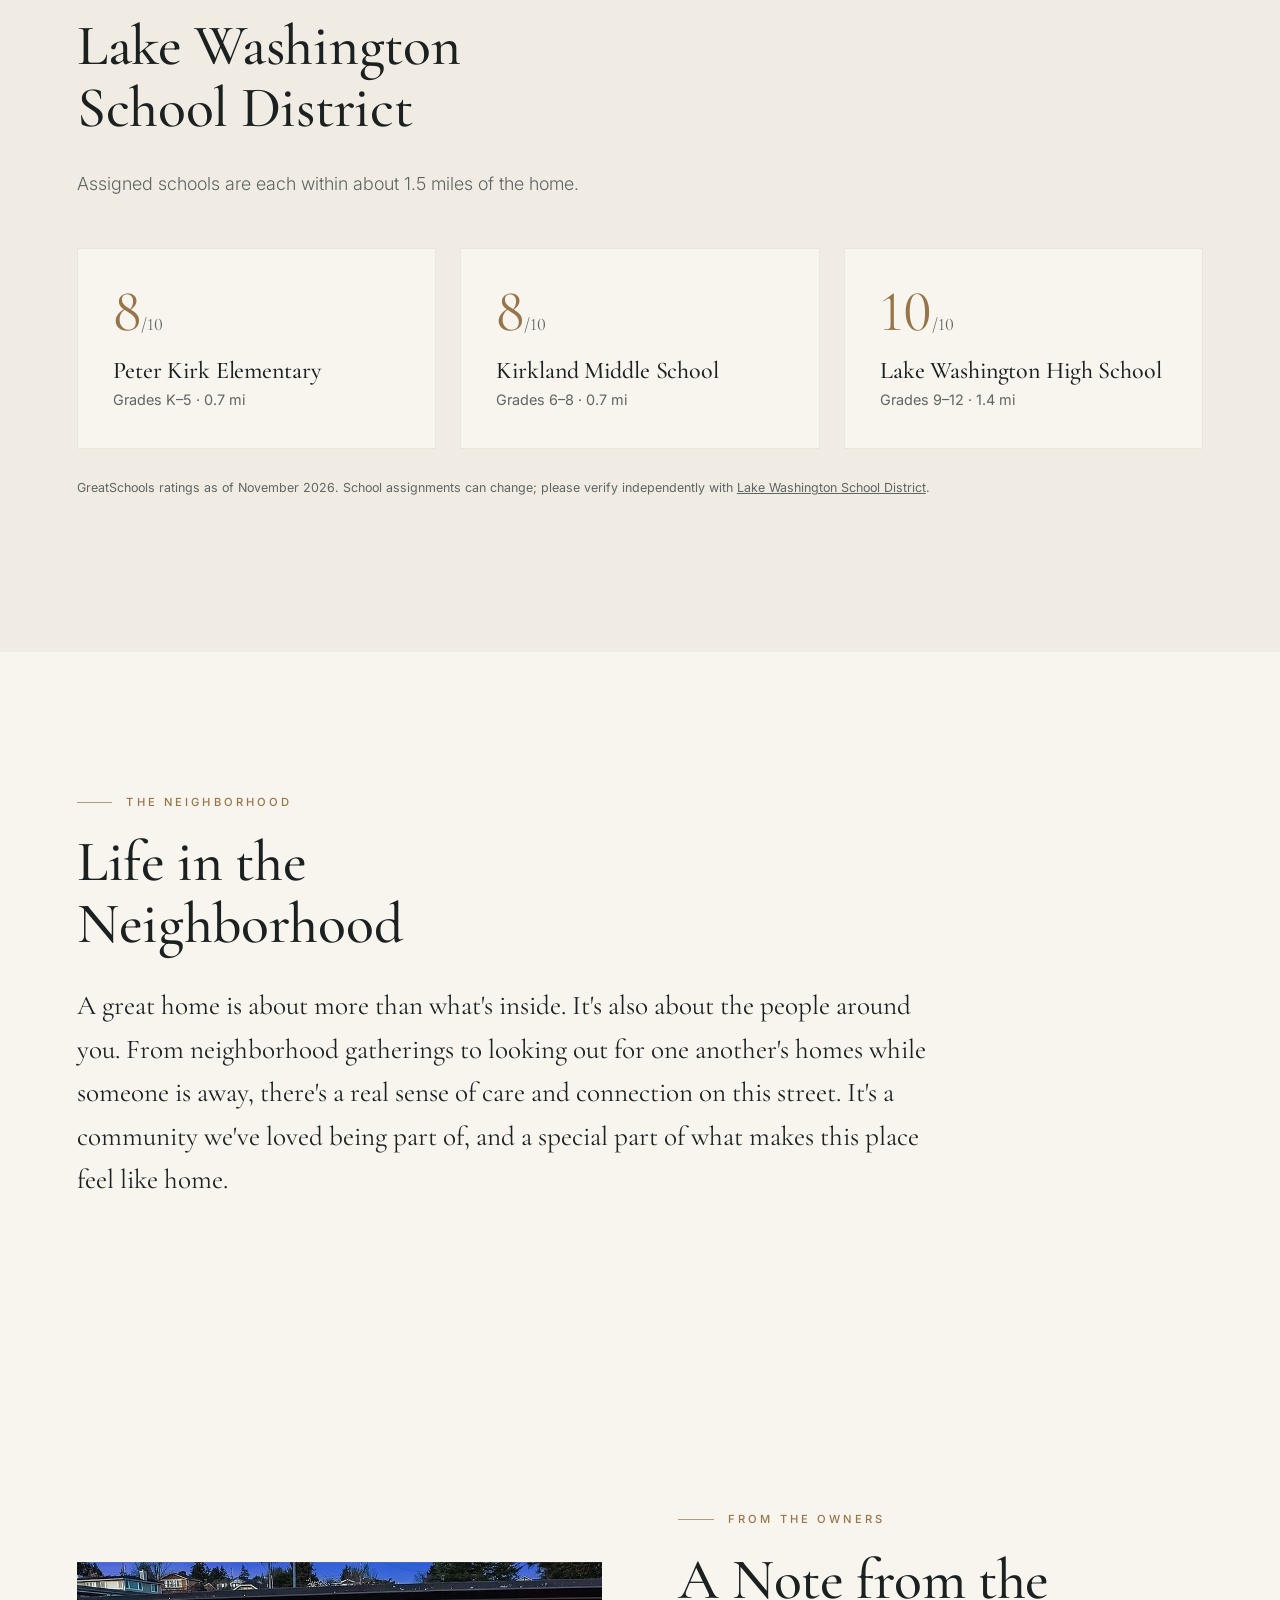
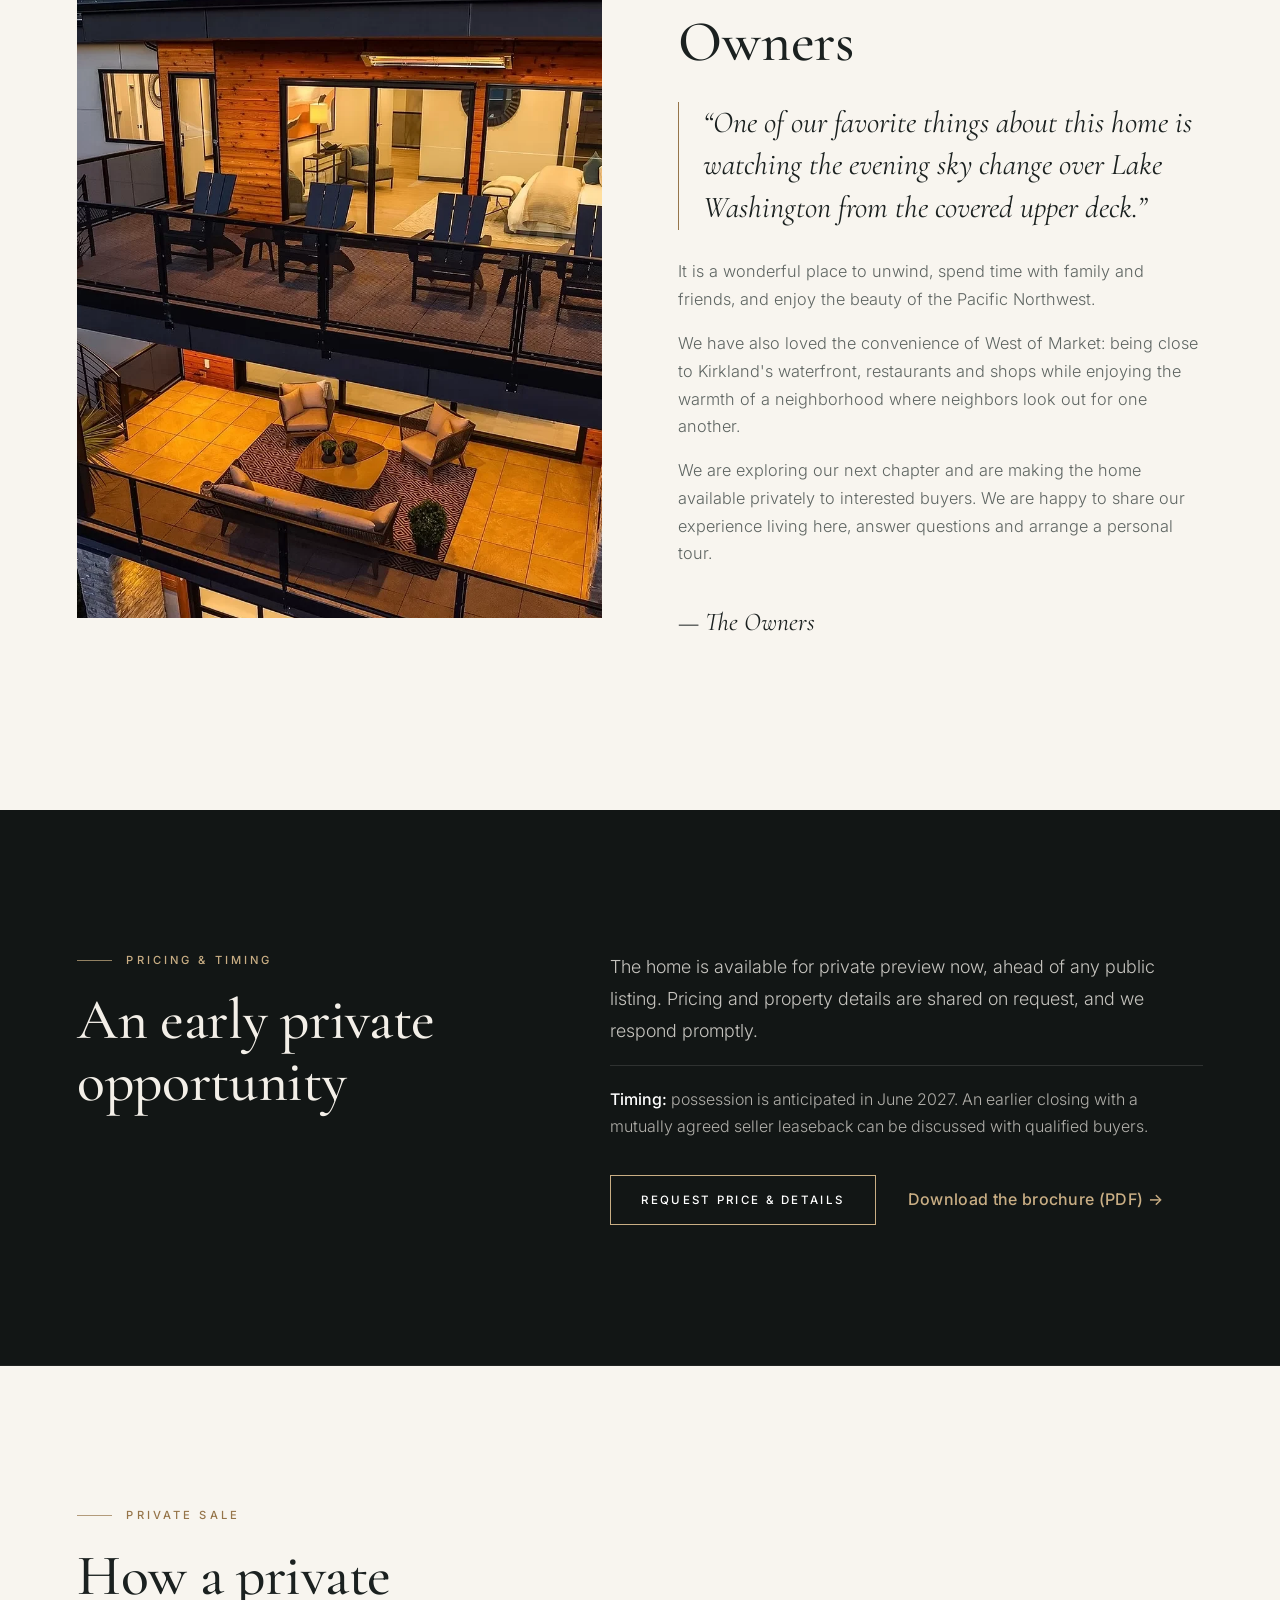
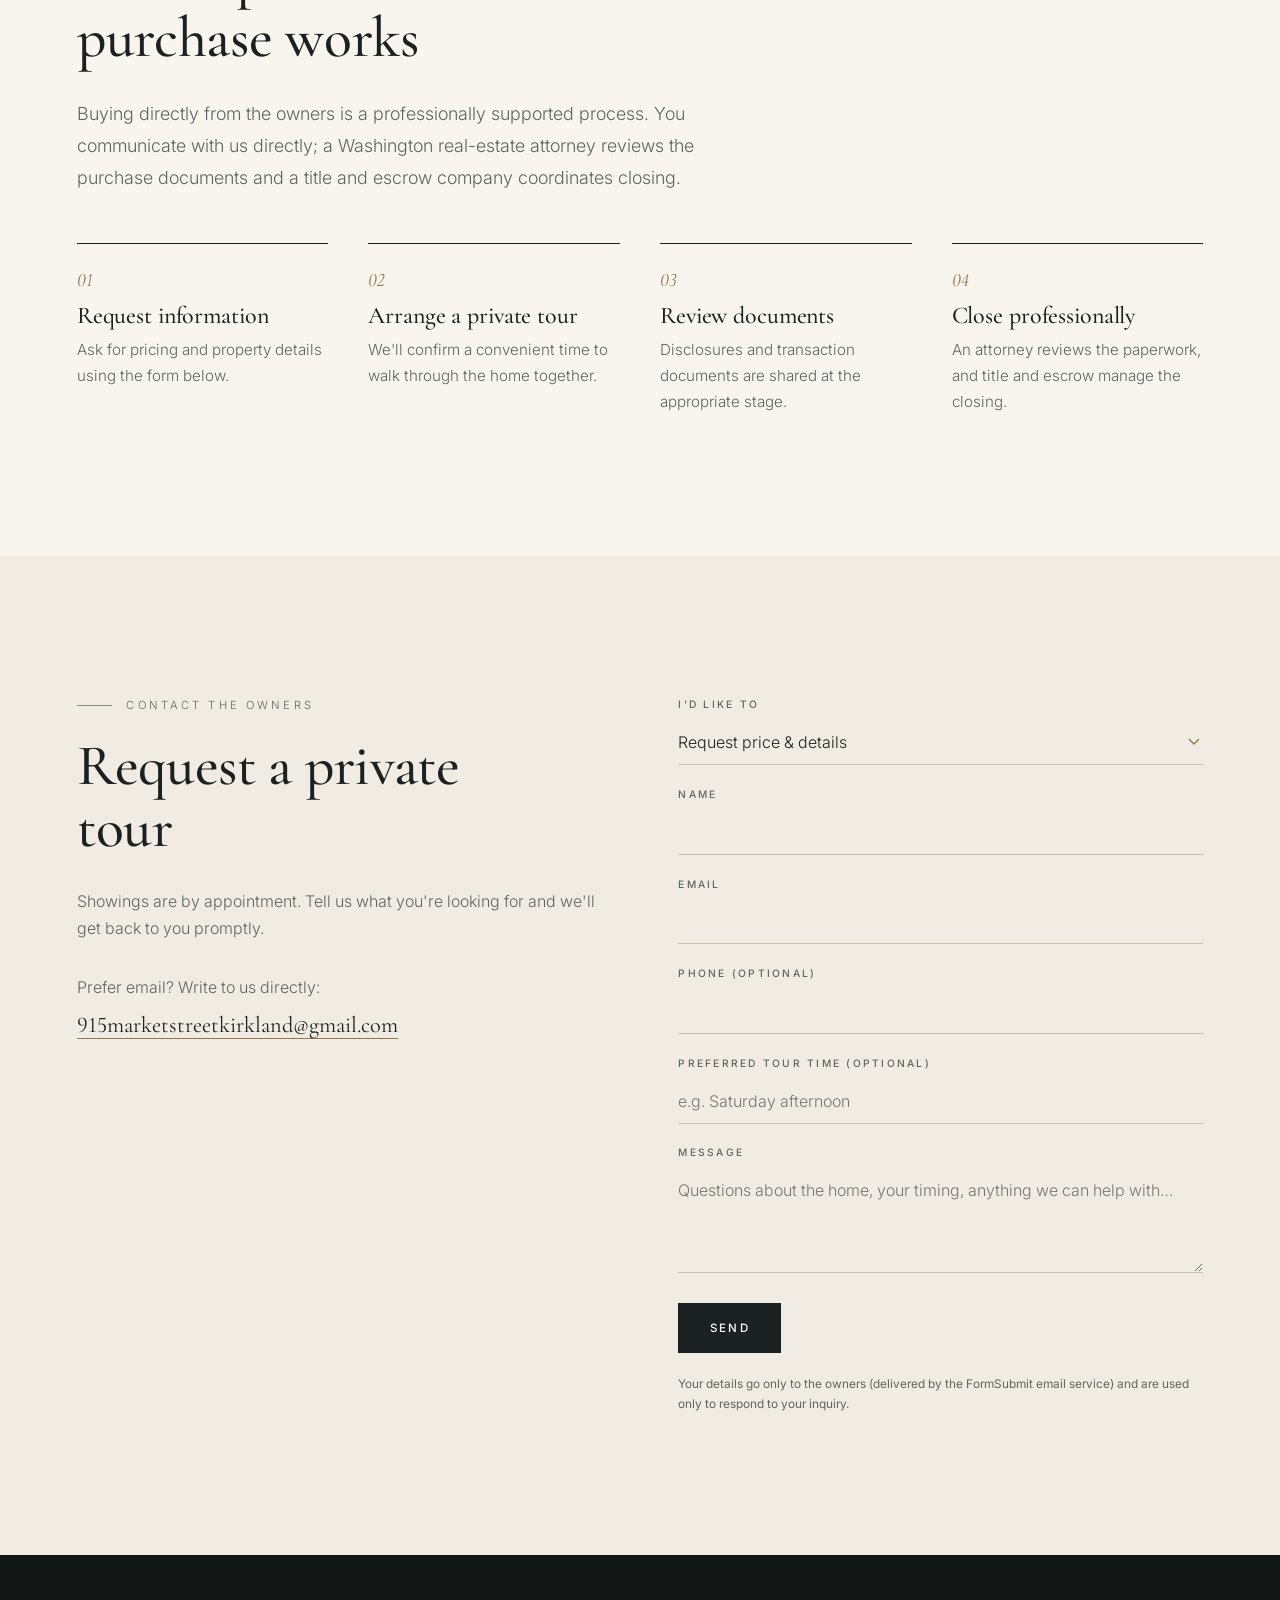
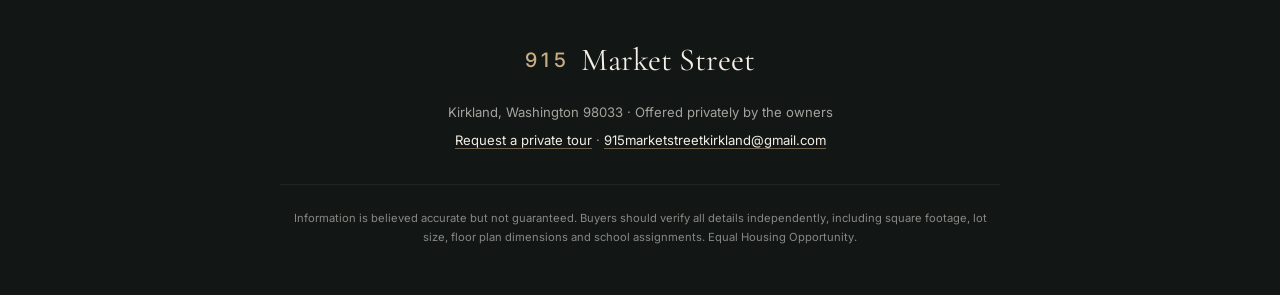
==== commit b38129fe: "Use 5.5 bathrooms everywhere: site and brochure Co-Authored-By: Claude Opus 5.5 <noreply@anthropic.c" ====
--- a/index.html
+++ b/index.html
@@ -6,7 +6,7 @@
   <title>915 Market Street · Contemporary Living Above Lake Washington</title>
   <meta name="description" content="915 Market Street, Kirkland, WA 98033. A 2024-built contemporary home in West of Market with views of Lake Washington, the Seattle skyline and the Olympic Mountains. Privately offered by the owners.">
   <meta property="og:title" content="915 Market Street · Contemporary Living Above Lake Washington">
-  <meta property="og:description" content="A 2024 residence in Kirkland's West of Market neighborhood. 5 bedrooms · 6 baths · 4,378 sq ft. Privately offered by the owners; showings by appointment.">
+  <meta property="og:description" content="A 2024 residence in Kirkland's West of Market neighborhood. 5 bedrooms · 5.5 baths · 4,378 sq ft. Privately offered by the owners; showings by appointment.">
   <meta property="og:type" content="website">
   <meta property="og:image" content="https://fernlight-studio.github.io/915-market-street/images/photo-24.webp">
   <meta property="og:url" content="https://fernlight-studio.github.io/915-market-street/">
@@ -49,7 +49,7 @@
         sophisticated interiors, indoor-outdoor entertaining, and views of Lake Washington and the
         Seattle skyline come together.
       </p>
-      <p class="hero-facts">2024-built <span>·</span> 5 bedrooms <span>·</span> 6 baths <span>·</span> 4,378 sq ft <span>·</span> 3-car garage</p>
+      <p class="hero-facts">2024-built <span>·</span> 5 bedrooms <span>·</span> 5.5 baths <span>·</span> 4,378 sq ft <span>·</span> 3-car garage</p>
       <div class="hero-actions">
         <a class="btn" href="#contact">Request a Private Tour</a>
         <a class="btn btn-ghost" href="#gallery">View Photo Gallery</a>
@@ -78,7 +78,7 @@
       <p>
         Built in 2024 by LNL Builds, this Northwest Contemporary home sits in Kirkland's sought-after
         West of Market neighborhood, a short walk from downtown and the waterfront parks. Three levels
-        offer 4,378 sq ft with 5 bedrooms and 6 bathrooms.
+        offer 4,378 sq ft with 5 bedrooms and 5.5 bathrooms.
       </p>
       <p>
         The great room opens through wide sliding glass doors to an outdoor living deck with its own gas
@@ -178,7 +178,7 @@
         <h3>Interior</h3>
         <ul>
           <li><span>Bedrooms</span>5 (guest suite on the main level, primary and two bedrooms upstairs, gym/bonus room on the lower level)</li>
-          <li><span>Bathrooms</span>6 (2 full, 3 three-quarter, 1 half)</li>
+          <li><span>Bathrooms</span>5.5 (2 full, 3 three-quarter, 1 half)</li>
           <li><span>Living area</span>4,378 sq ft on three levels</li>
           <li><span>Rooms</span>Great room, dining, kitchen with walk-in pantry, office, media room, wine room, gym/bonus room, mudroom</li>
           <li><span>Flooring</span>Engineered hardwood, ceramic tile</li>
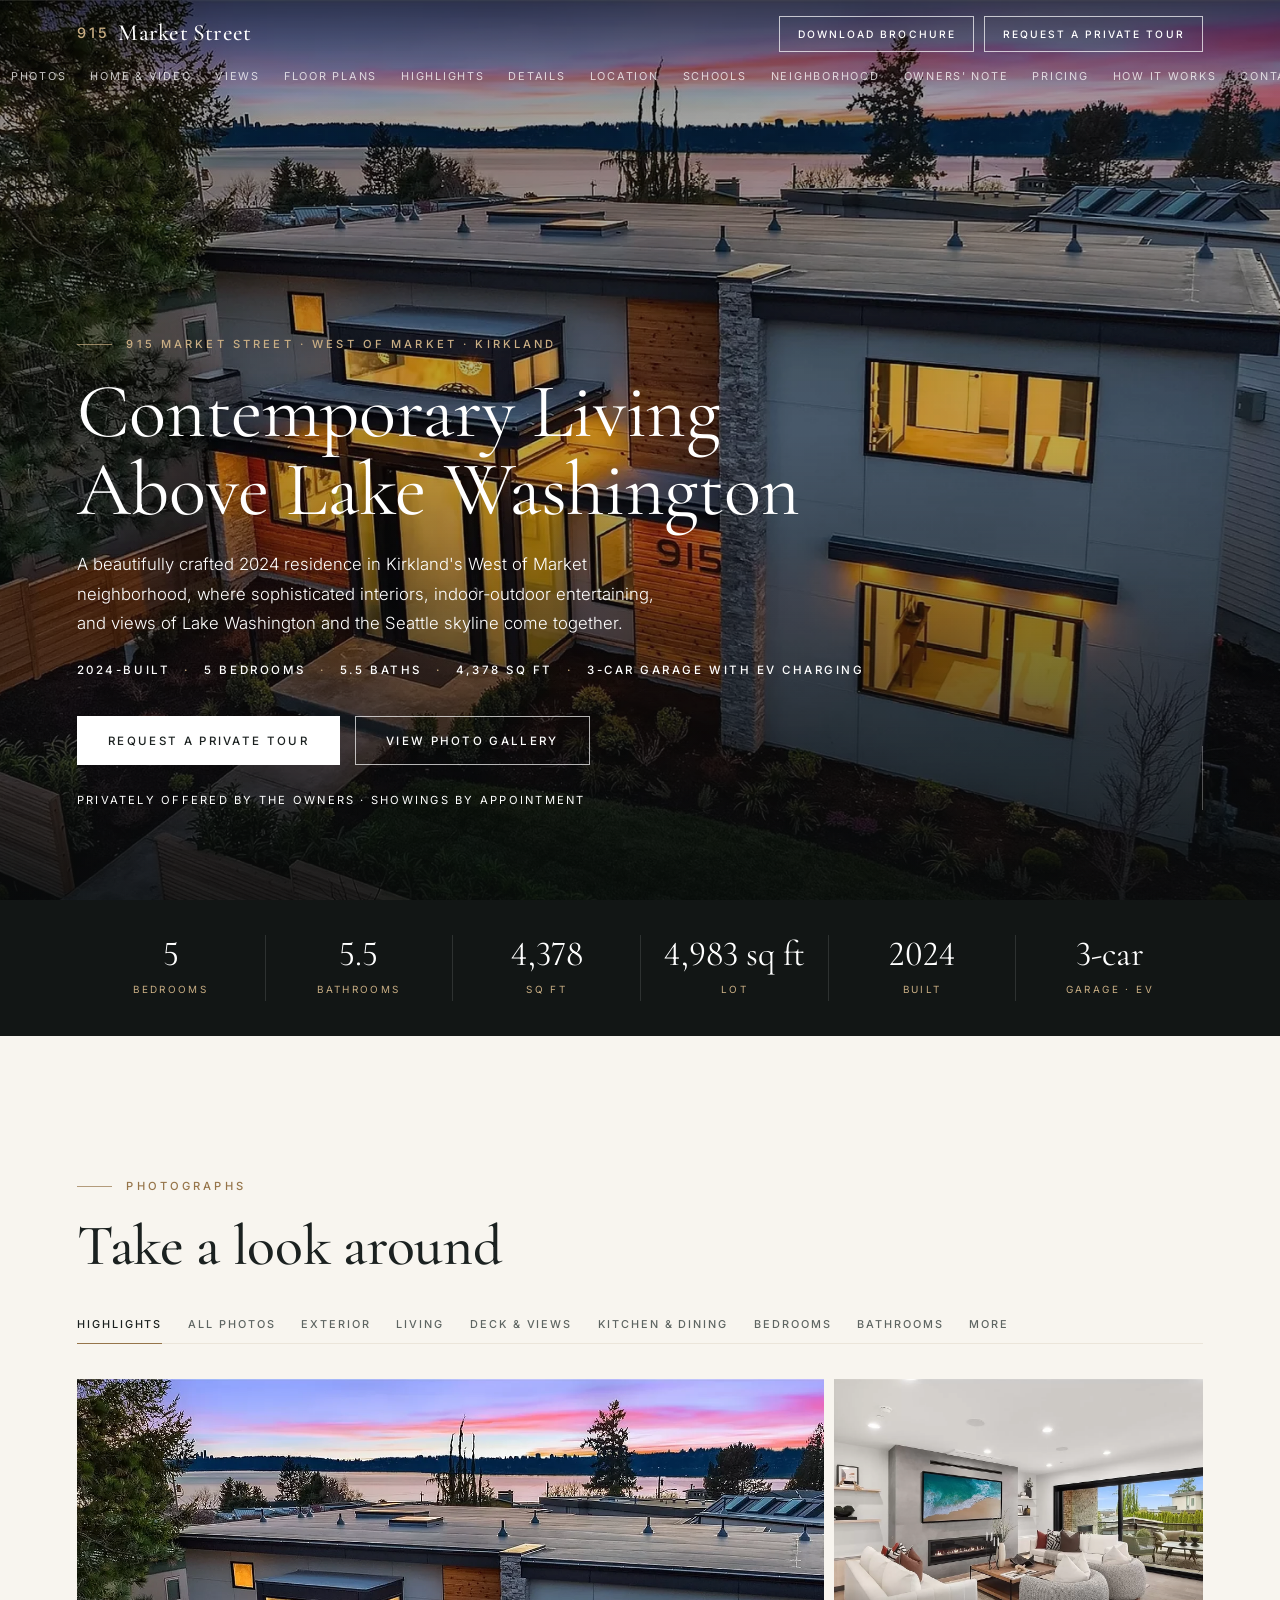
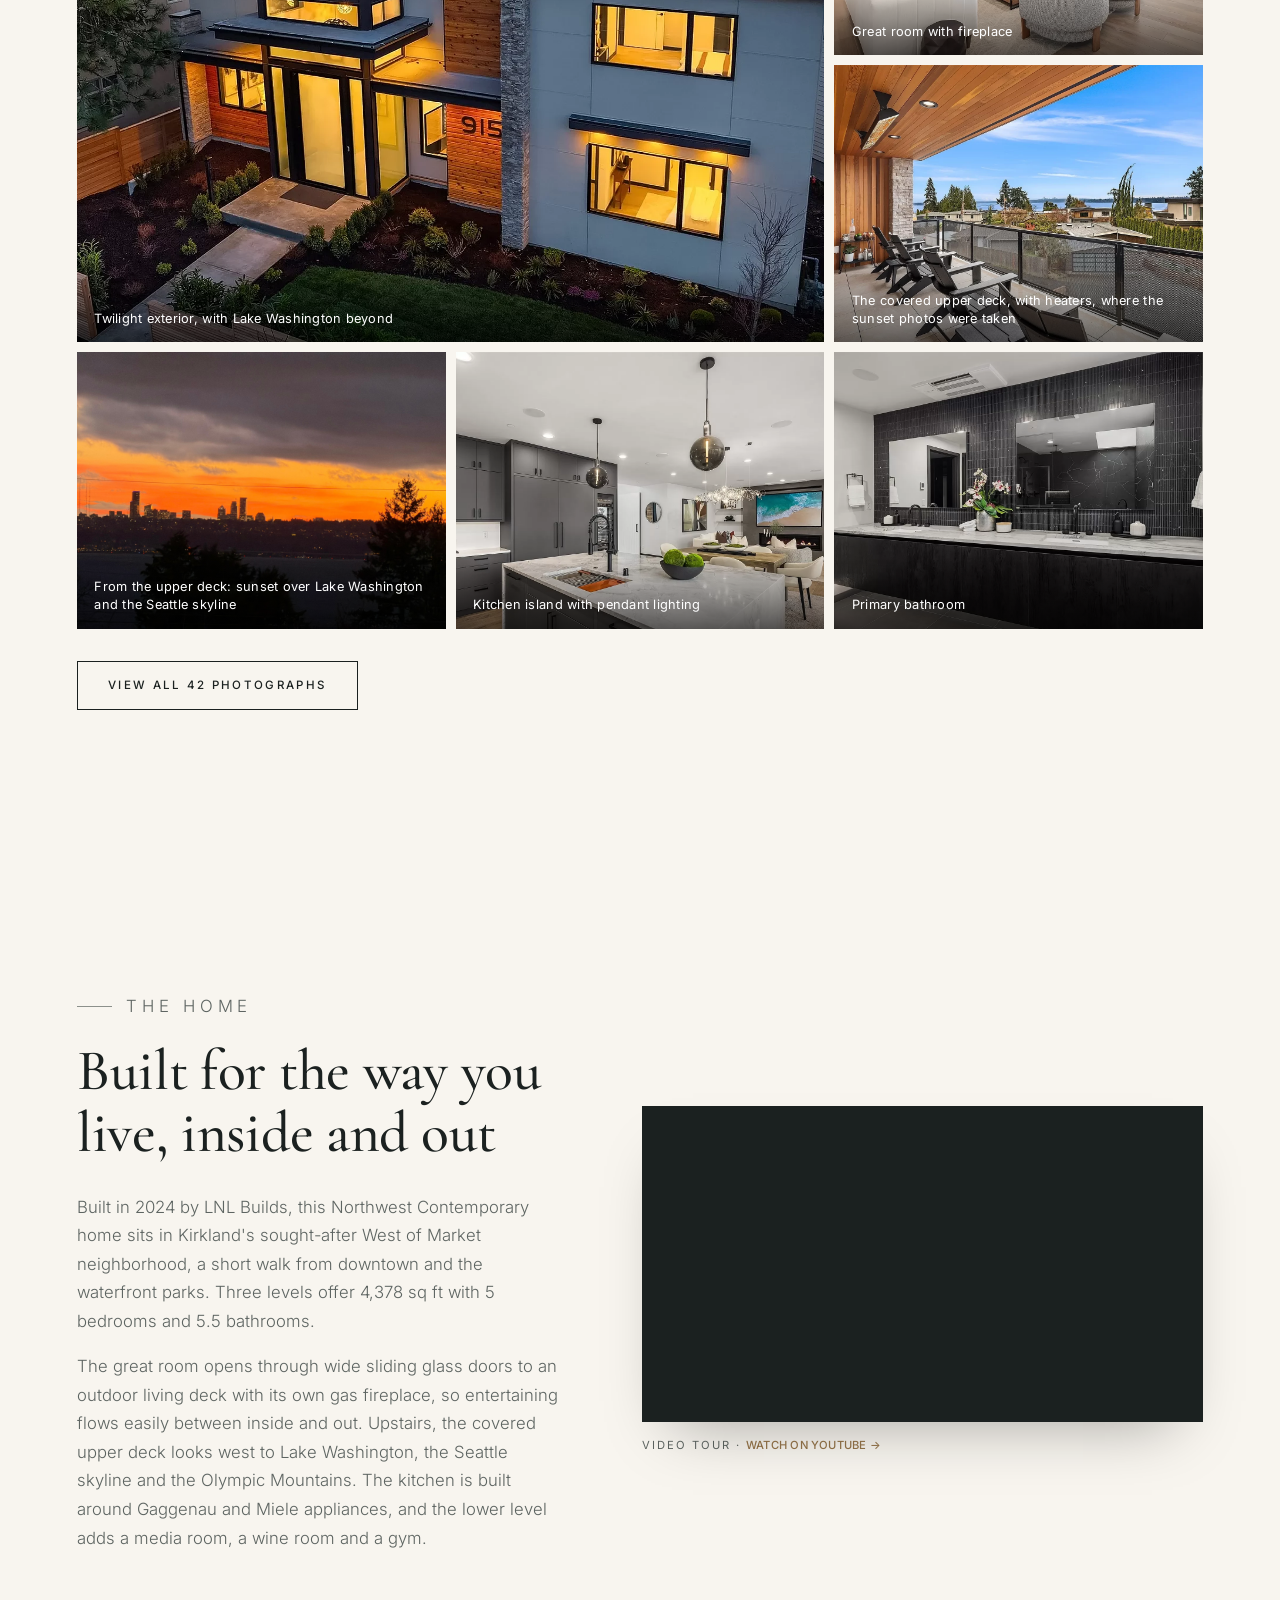
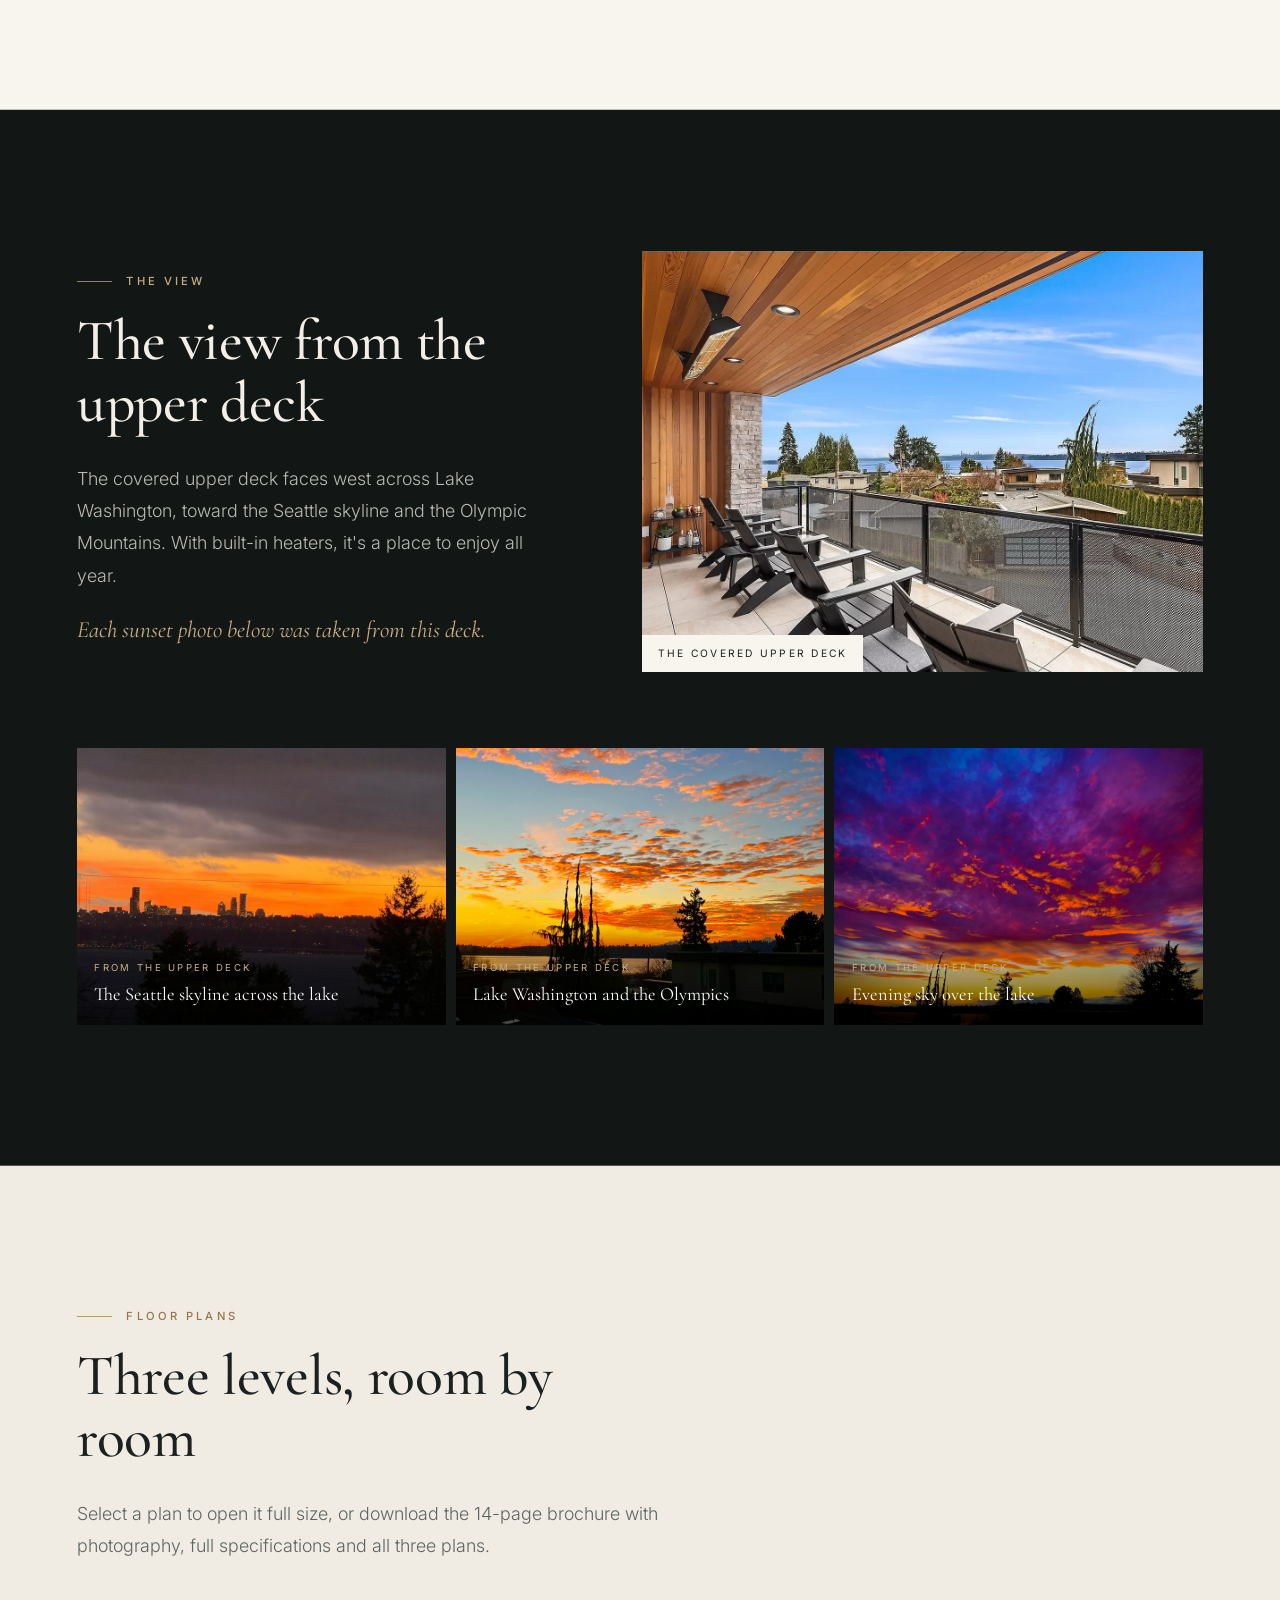
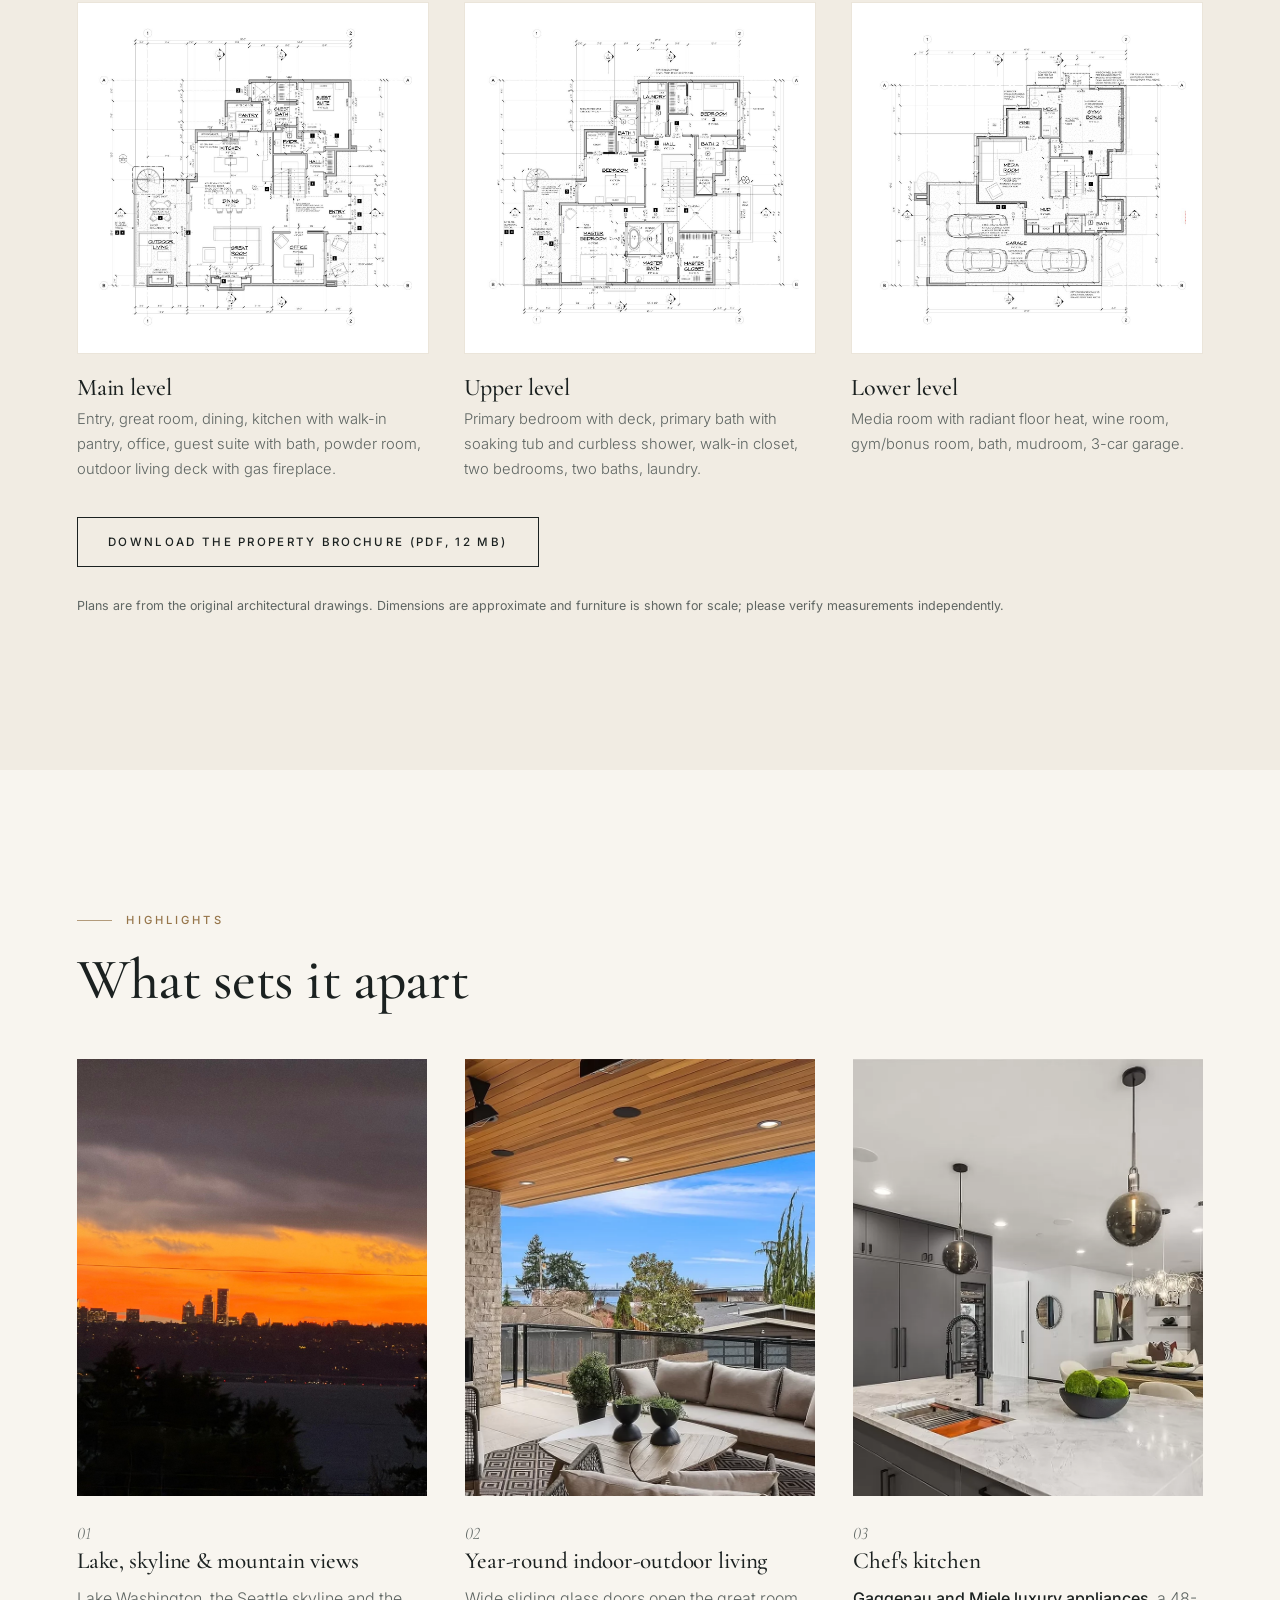
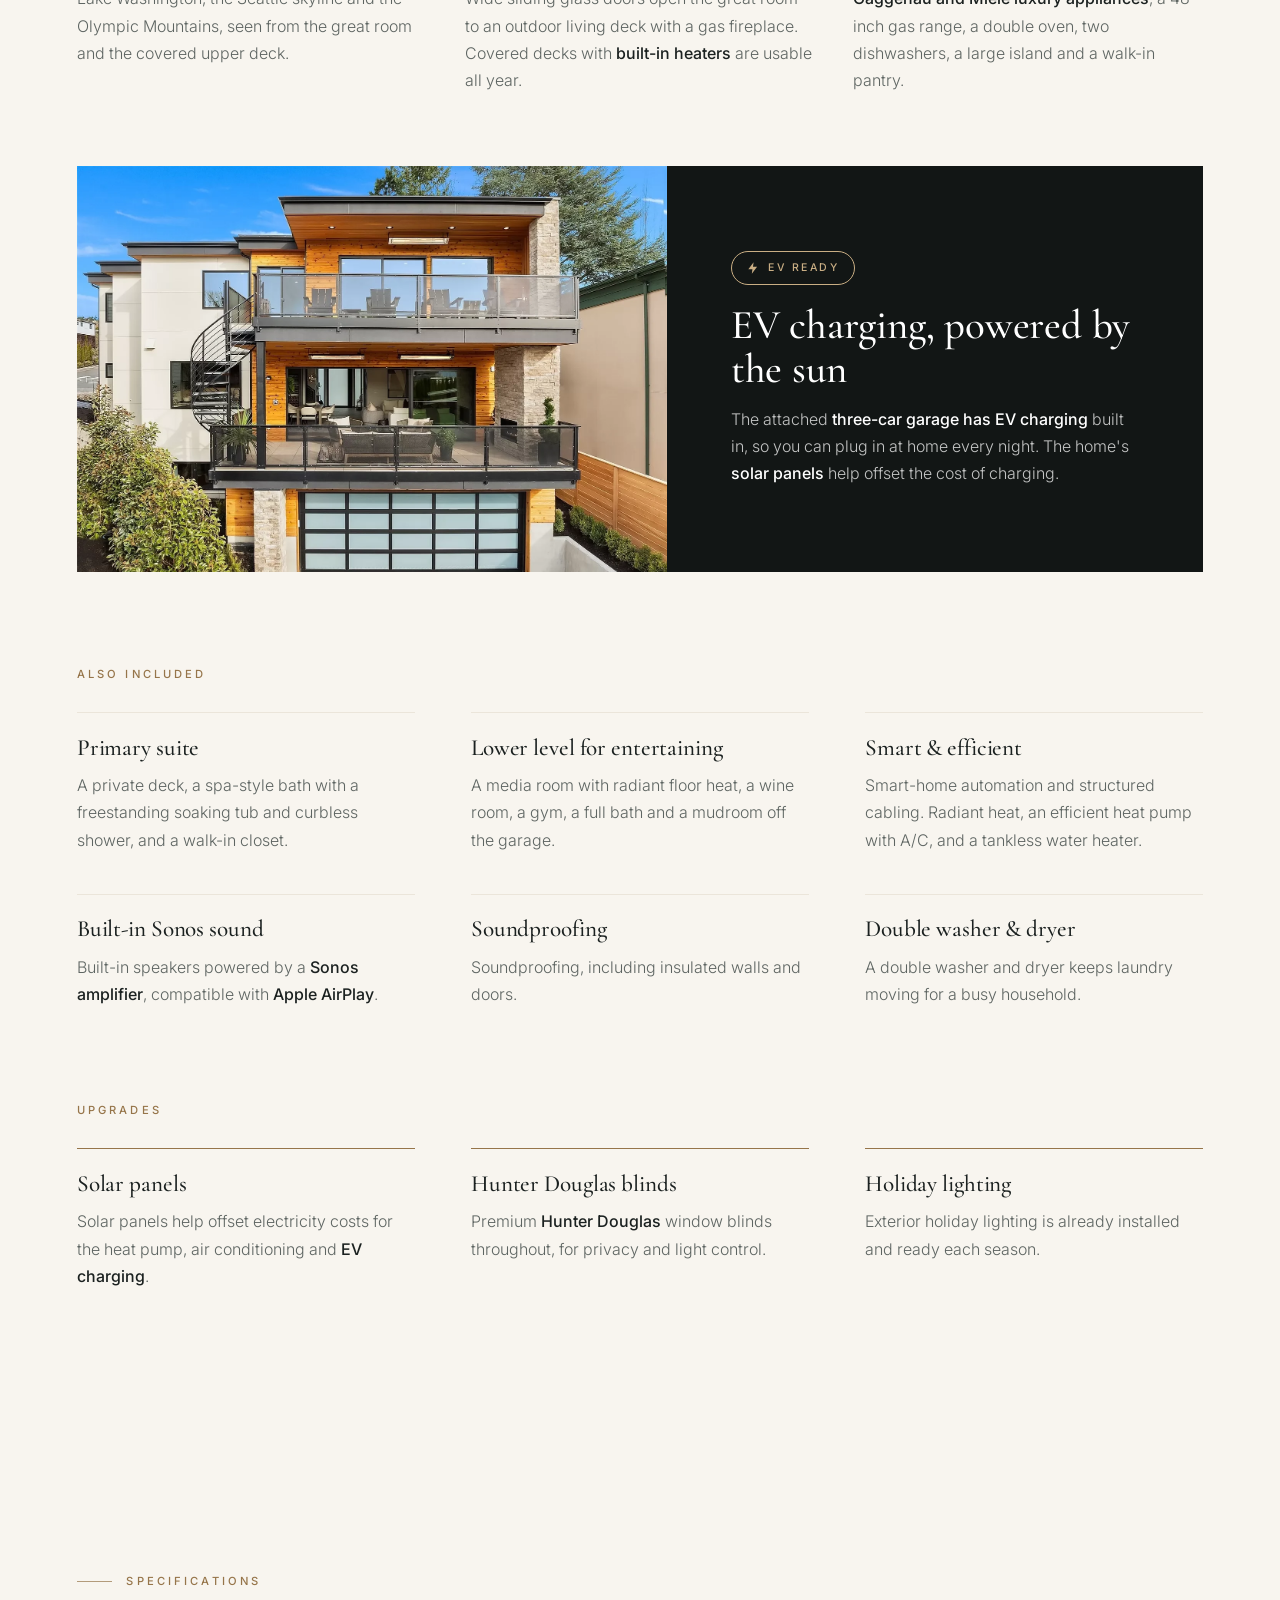
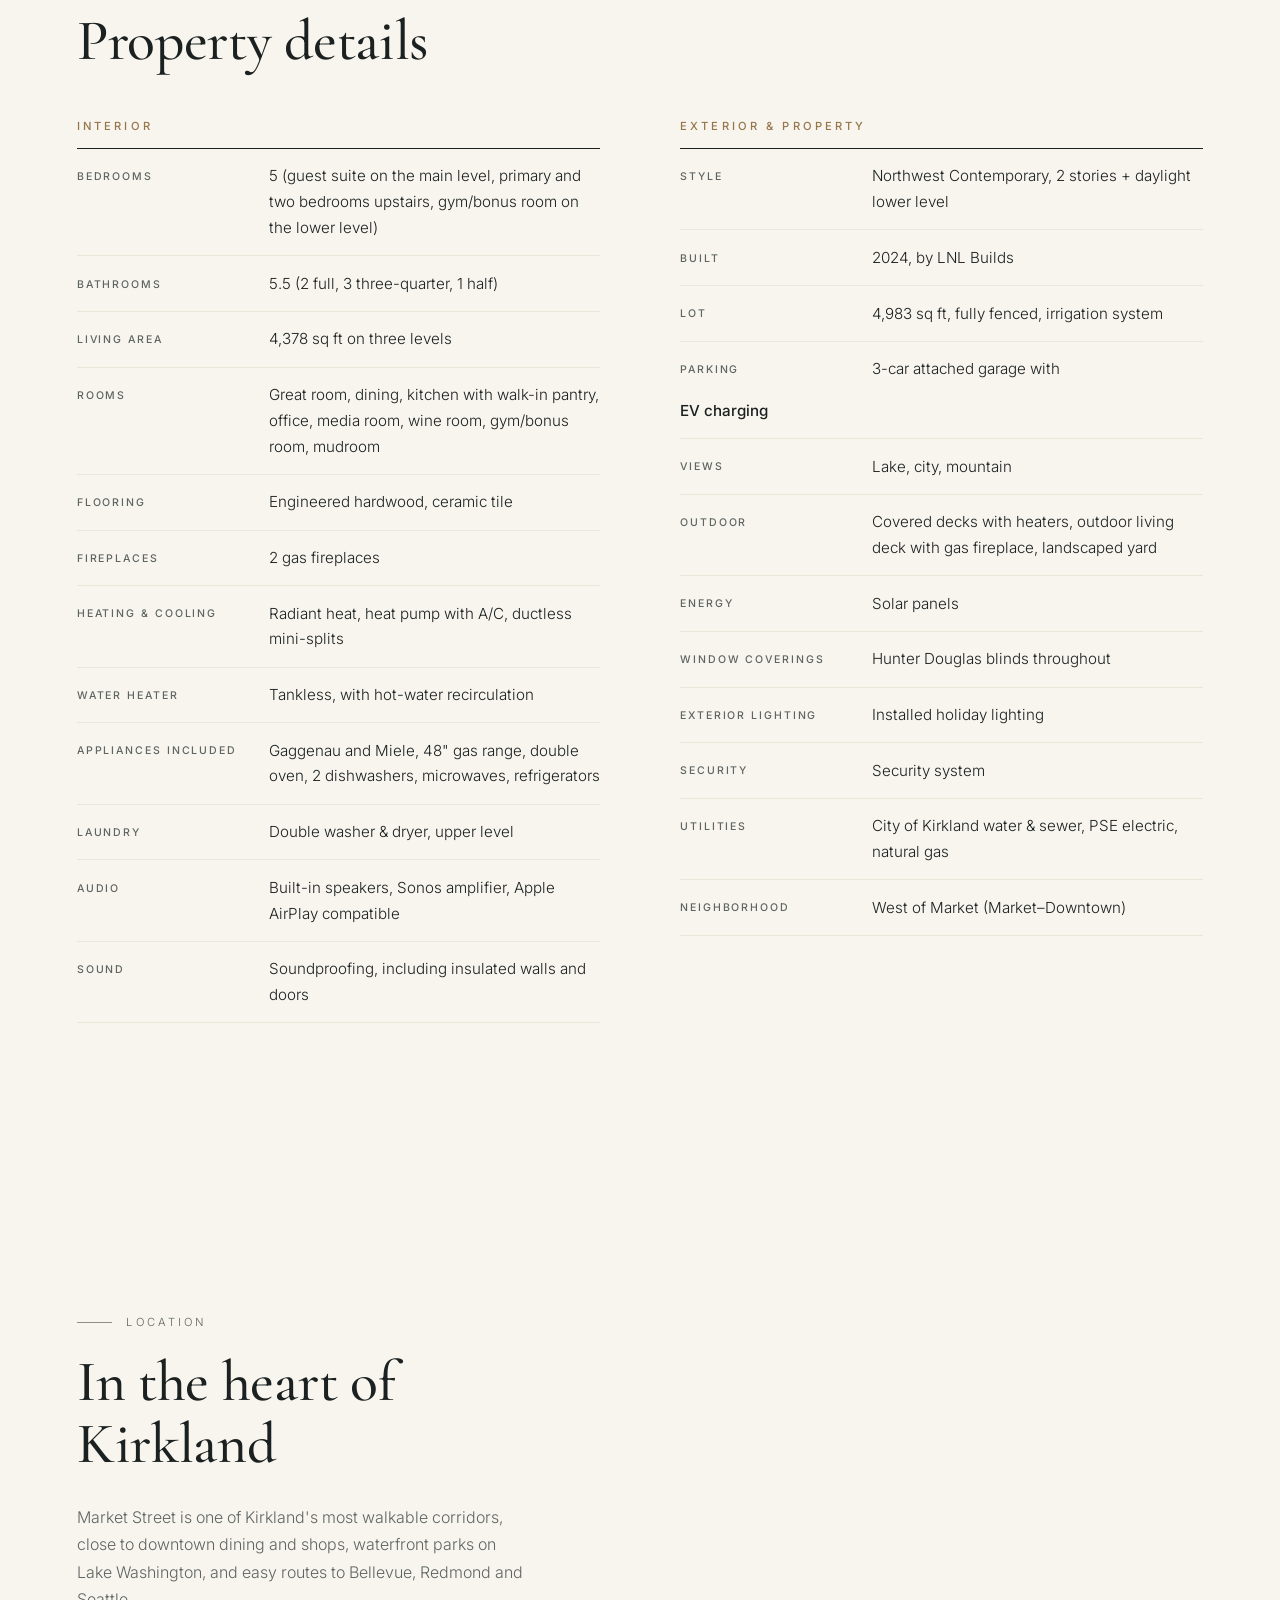
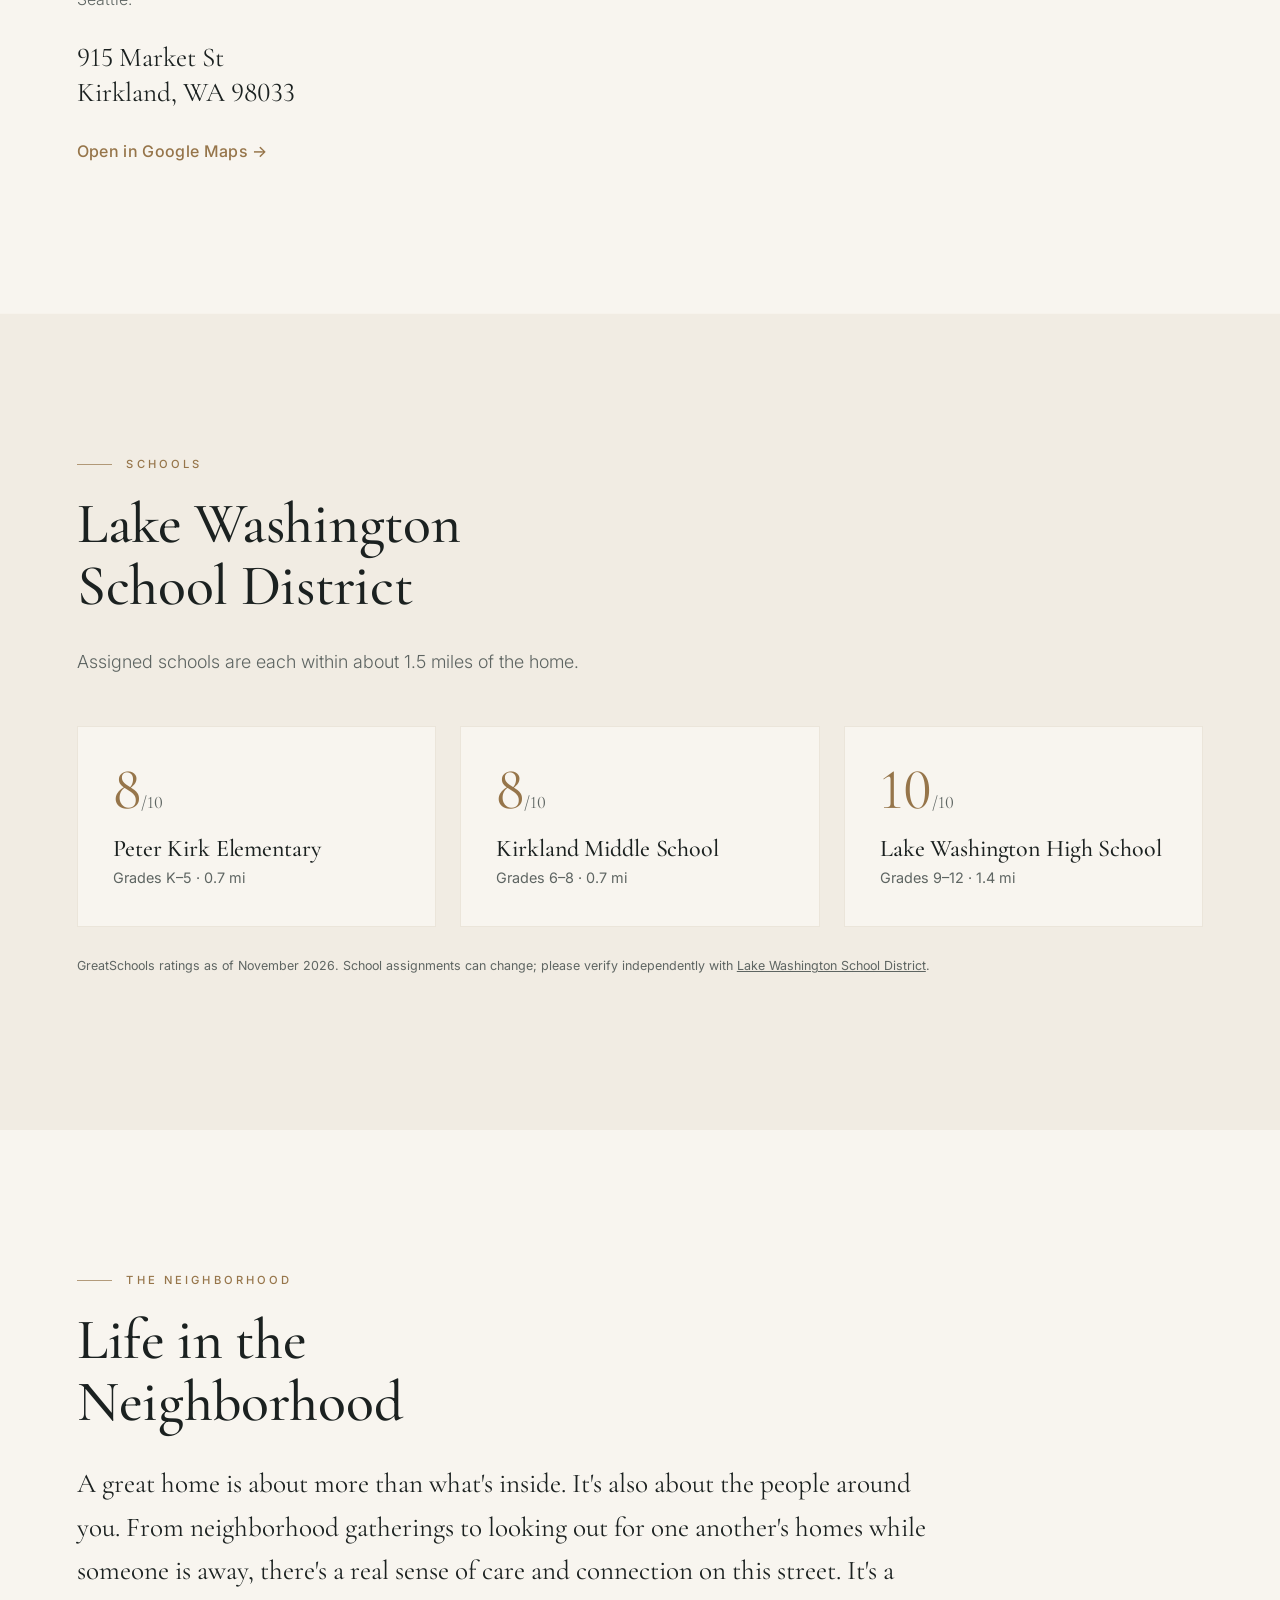
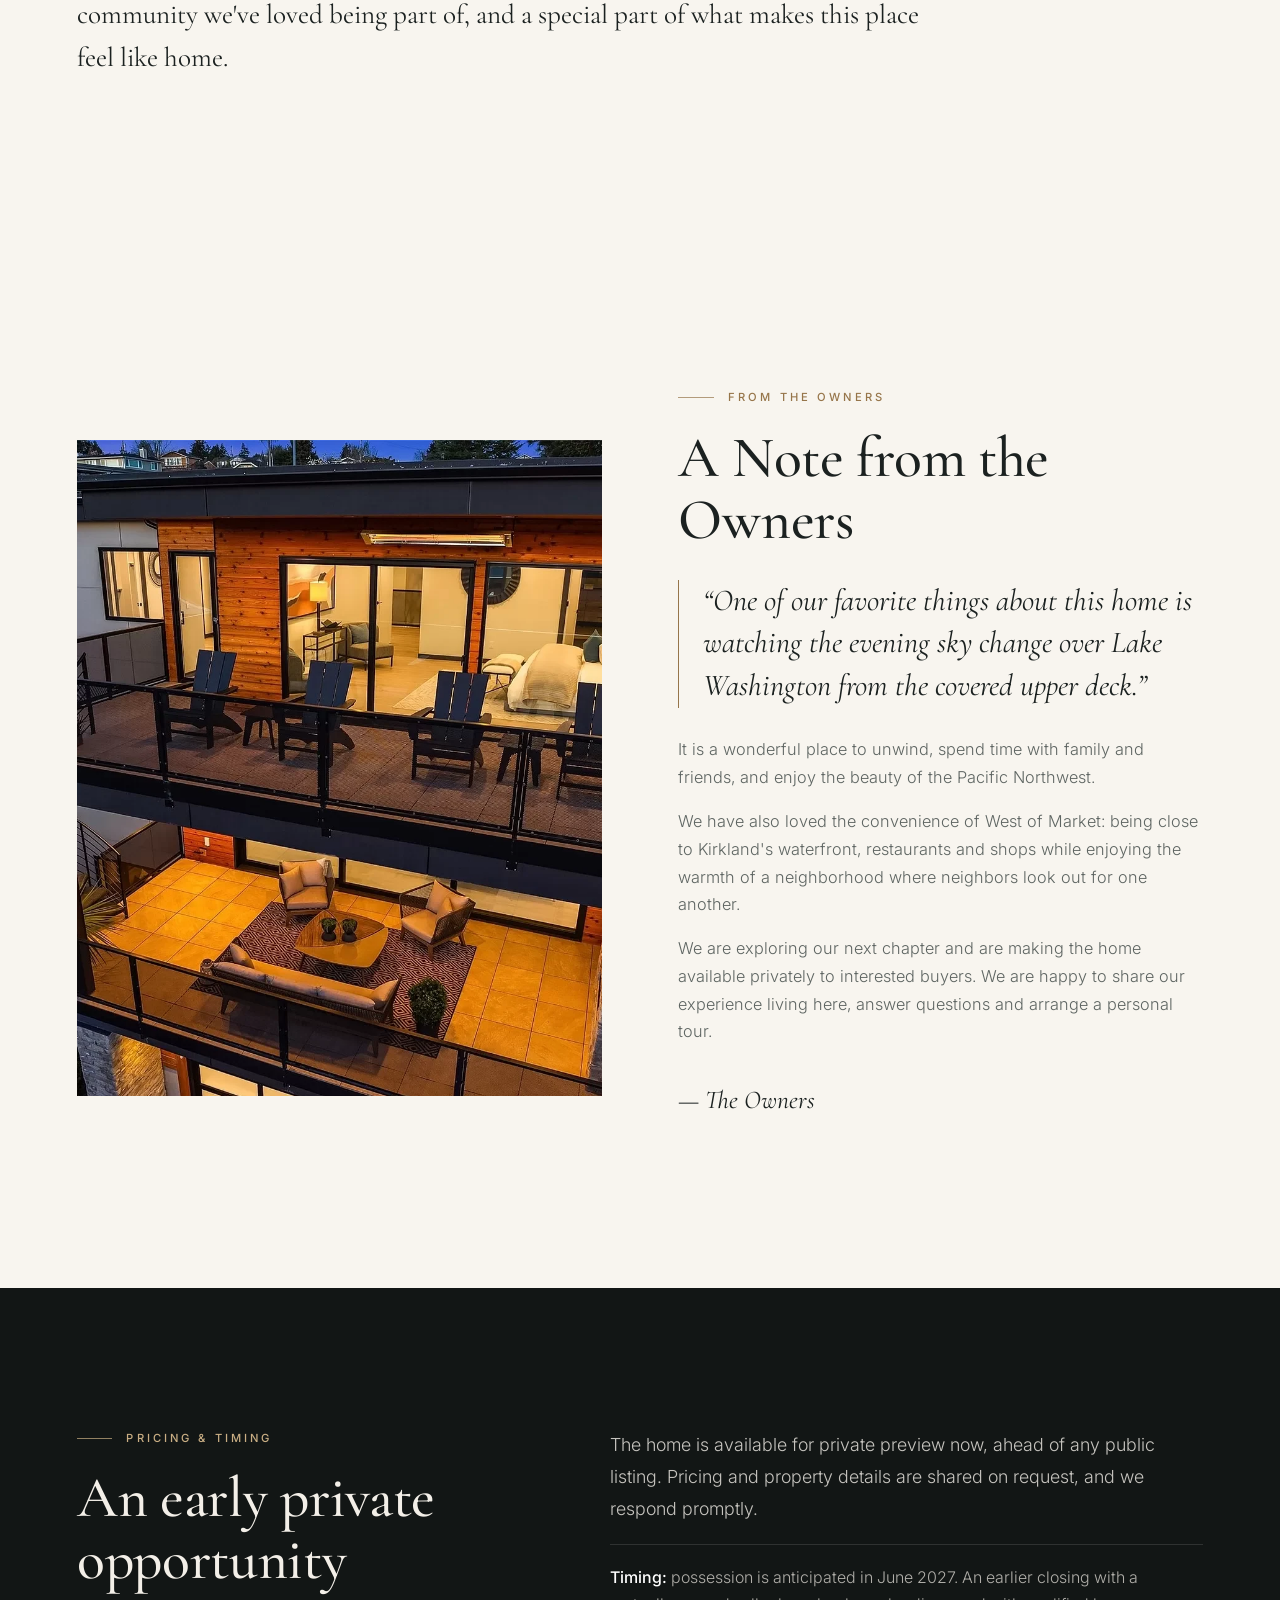
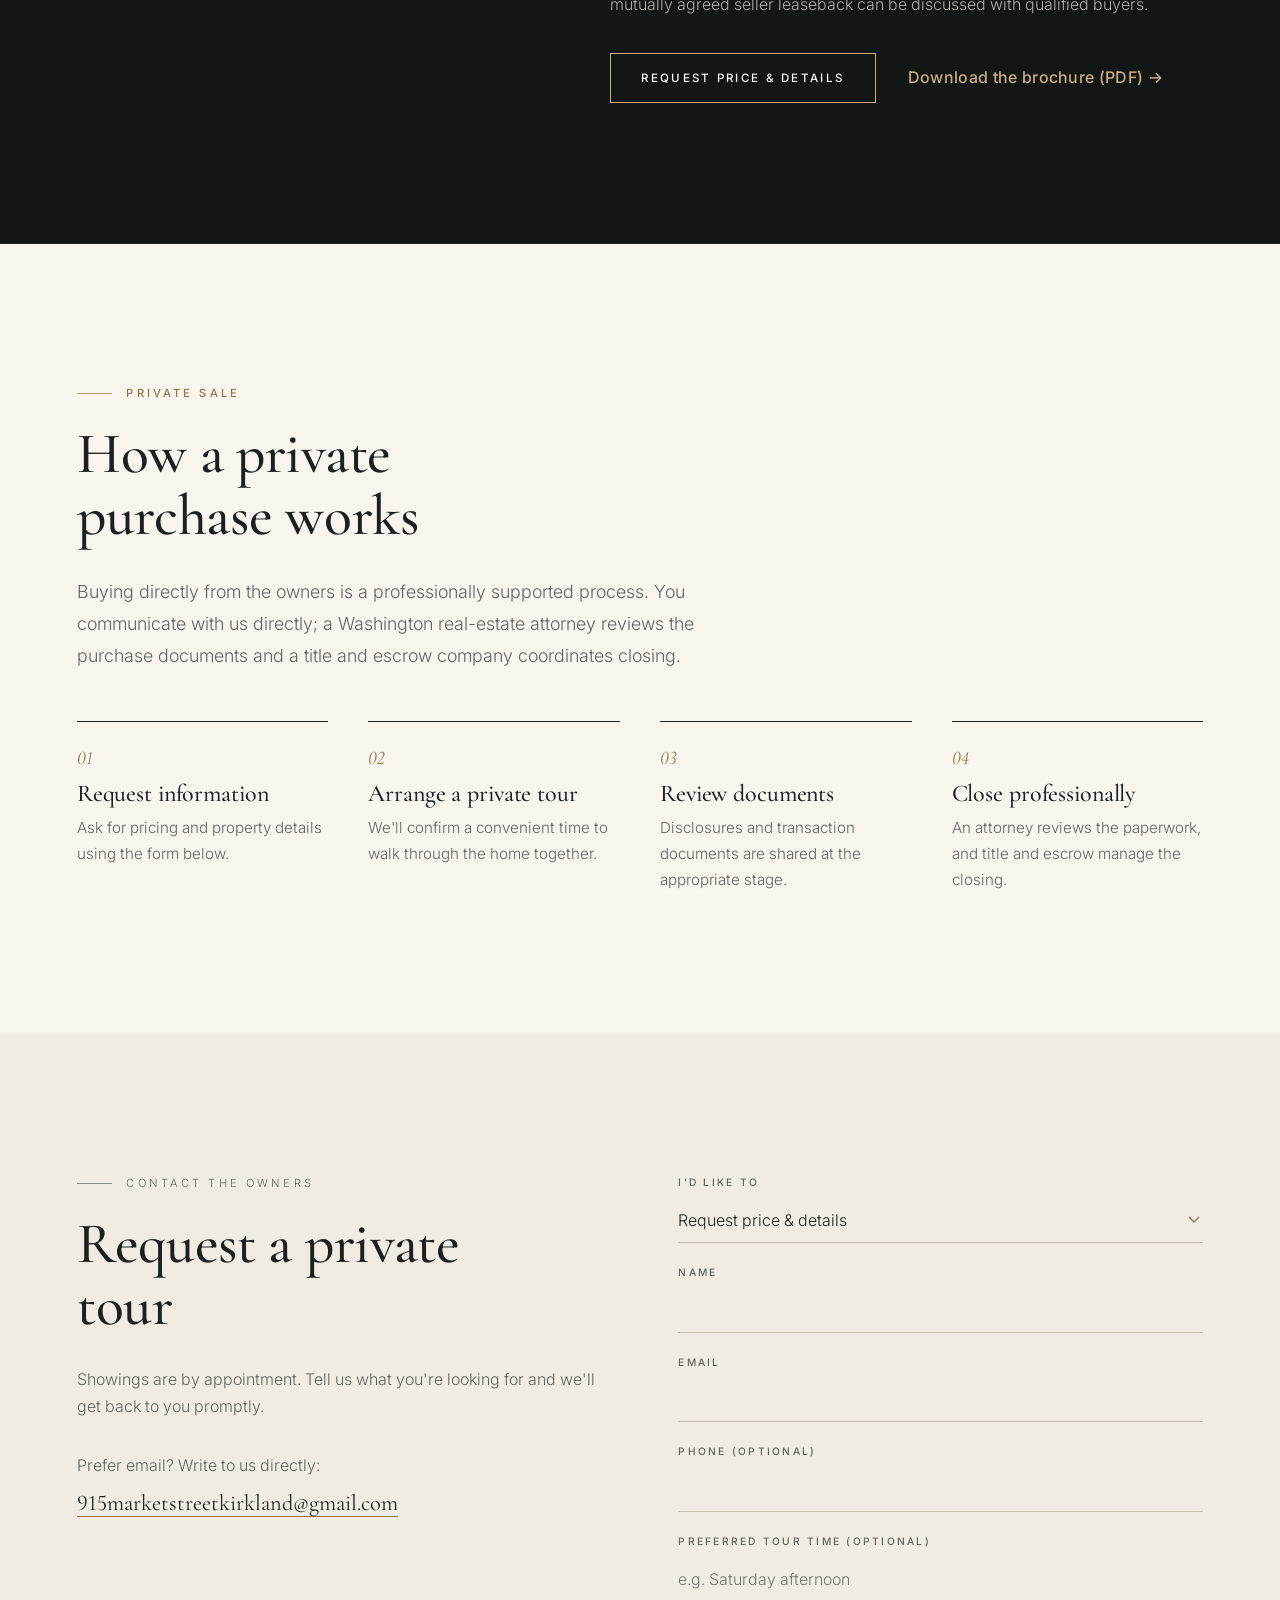
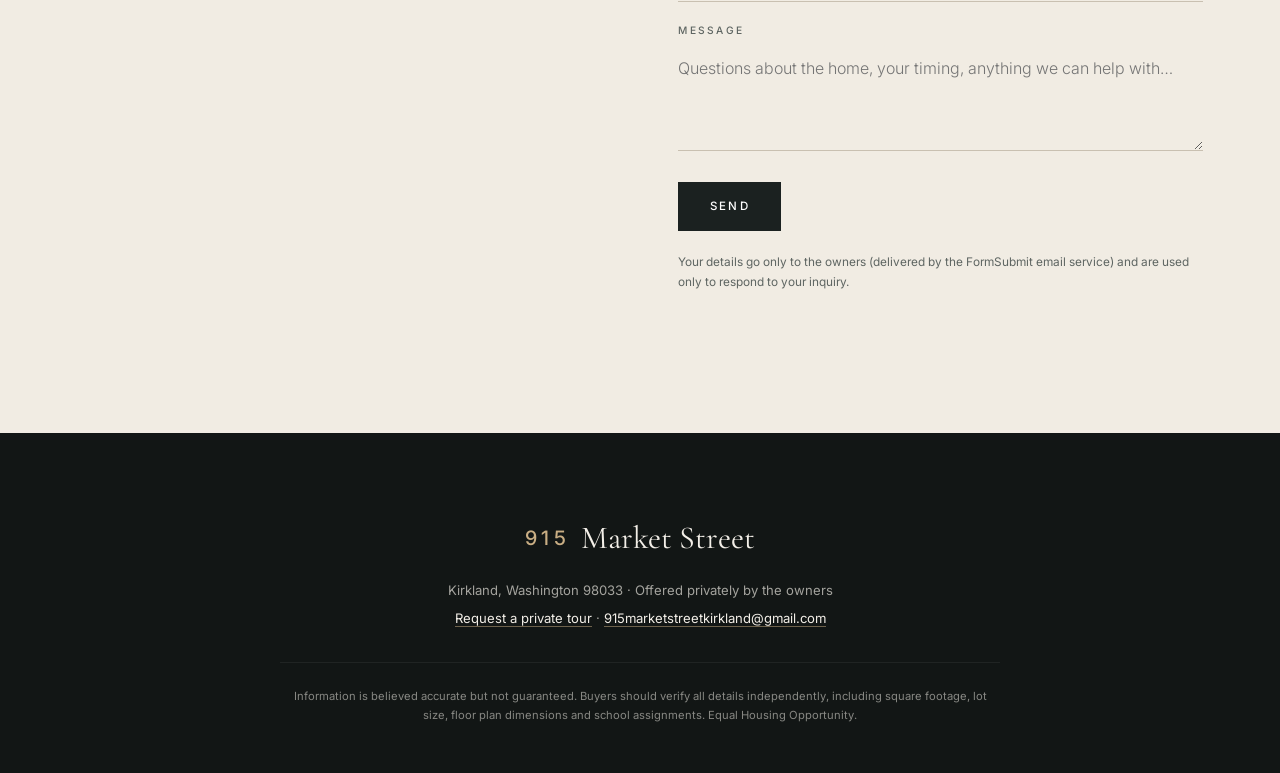
==== commit 0ffdfd55: "Highlight EV charging: hero line, facts strip, featured panel, specs Co-Authored-By: Claude Opus 5.5" ====
--- a/index.html
+++ b/index.html
@@ -22,7 +22,7 @@
     <div class="nav-top">
       <a class="brand" href="#top"><span class="brand-num">915</span> Market Street</a>
       <div class="nav-actions">
-        <a class="btn btn-small btn-line" href="915-Market-Street-Brochure.pdf" download><span class="long">Download Brochure</span><span class="short">Brochure</span></a>
+        <a class="btn btn-small btn-line" href="915-Market-Street-Brochure.pdf?v=2" download><span class="long">Download Brochure</span><span class="short">Brochure</span></a>
         <a class="btn btn-small" href="#contact"><span class="long">Request a Private Tour</span><span class="short">Book a Tour</span></a>
       </div>
     </div>
@@ -49,7 +49,7 @@
         sophisticated interiors, indoor-outdoor entertaining, and views of Lake Washington and the
         Seattle skyline come together.
       </p>
-      <p class="hero-facts">2024-built <span>·</span> 5 bedrooms <span>·</span> 5.5 baths <span>·</span> 4,378 sq ft <span>·</span> 3-car garage</p>
+      <p class="hero-facts">2024-built <span>·</span> 5 bedrooms <span>·</span> 5.5 baths <span>·</span> 4,378 sq ft <span>·</span> 3-car garage with EV charging</p>
       <div class="hero-actions">
         <a class="btn" href="#contact">Request a Private Tour</a>
         <a class="btn btn-ghost" href="#gallery">View Photo Gallery</a>
@@ -140,7 +140,7 @@
         <figcaption><h3>Lower level</h3><p>Media room with radiant floor heat, wine room, gym/bonus room, bath, mudroom, 3-car garage.</p></figcaption>
       </figure>
     </div>
-    <a class="btn btn-outline brochure-btn" href="915-Market-Street-Brochure.pdf" download>Download the Property Brochure (PDF, 12 MB)</a>
+    <a class="btn btn-outline brochure-btn" href="915-Market-Street-Brochure.pdf?v=2" download>Download the Property Brochure (PDF, 12 MB)</a>
     <p class="fine">Plans are from the original architectural drawings. Dimensions are approximate and furniture is shown for scale; please verify measurements independently.</p>
   </section>
 
@@ -152,6 +152,15 @@
       <div class="feature core-feature"><img src="images/photo-28.webp" alt="Covered deck with heaters" loading="lazy"><p class="core-num">02</p><h3>Year-round indoor-outdoor living</h3><p>Wide sliding glass doors open the great room to an outdoor living deck with a gas fireplace. Covered decks with <strong>built-in heaters</strong> are usable all year.</p></div>
       <div class="feature core-feature"><img src="images/photo-33.webp" alt="Kitchen island with pendant lighting" loading="lazy"><p class="core-num">03</p><h3>Chef's kitchen</h3><p><strong>Gaggenau and Miele luxury appliances</strong>, a 48-inch gas range, a double oven, two dishwashers, a large island and a walk-in pantry.</p></div>
     </div>
+    <div class="ev-feature">
+      <img src="images/photo-15.webp" alt="Rear of the home, with the glass-door three-car garage" loading="lazy">
+      <div class="ev-text">
+        <p class="ev-badge"><svg viewBox="0 0 24 24" aria-hidden="true"><path d="M13 2 4 14h7l-1 8 9-12h-7z"/></svg>EV ready</p>
+        <h3>EV charging, powered by the sun</h3>
+        <p>The attached <strong>three-car garage has EV charging</strong> built in, so you can plug in at home every night. The home's <strong>solar panels</strong> help offset the cost of charging.</p>
+      </div>
+    </div>
+
     <h3 class="sub-title">Also included</h3>
     <div class="feature-grid">
       <div class="feature"><h3>Primary suite</h3><p>A private deck, a spa-style bath with a freestanding soaking tub and curbless shower, and a walk-in closet.</p></div>
@@ -164,7 +173,7 @@
 
     <h3 class="upgrades-title">Upgrades</h3>
     <div class="feature-grid upgrades">
-      <div class="feature"><h3>Solar panels</h3><p>Solar panels help offset electricity costs for the heat pump, air conditioning and EV charging.</p></div>
+      <div class="feature"><h3>Solar panels</h3><p>Solar panels help offset electricity costs for the heat pump, air conditioning and <strong>EV charging</strong>.</p></div>
       <div class="feature"><h3>Hunter Douglas blinds</h3><p>Premium <strong>Hunter Douglas</strong> window blinds throughout, for privacy and light control.</p></div>
       <div class="feature"><h3>Holiday lighting</h3><p>Exterior holiday lighting is already installed and ready each season.</p></div>
     </div>
@@ -197,7 +206,7 @@
           <li><span>Style</span>Northwest Contemporary, 2 stories + daylight lower level</li>
           <li><span>Built</span>2024, by LNL Builds</li>
           <li><span>Lot</span>4,983 sq ft, fully fenced, irrigation system</li>
-          <li><span>Parking</span>3-car attached garage, EV charging</li>
+          <li><span>Parking</span>3-car attached garage with <strong>EV charging</strong></li>
           <li><span>Views</span>Lake, city, mountain</li>
           <li><span>Outdoor</span>Covered decks with heaters, outdoor living deck with gas fireplace, landscaped yard</li>
           <li><span>Energy</span>Solar panels</li>
@@ -292,7 +301,7 @@
       </p>
       <div class="timing-actions">
         <a class="btn" href="#contact" data-intent="Request price &amp; details">Request Price &amp; Details</a>
-        <a class="text-link" href="915-Market-Street-Brochure.pdf" download>Download the brochure (PDF) →</a>
+        <a class="text-link" href="915-Market-Street-Brochure.pdf?v=2" download>Download the brochure (PDF) →</a>
       </div>
     </div>
   </section>
--- a/styles.css
+++ b/styles.css
@@ -339,3 +339,18 @@
   .nav-actions .btn-small { padding: .55rem .6rem; font-size: .56rem; letter-spacing: .1em; }
 }
 @media (max-width: 360px) { .brand-num { display: none; } }
+
+/* ---------- EV charging highlight ---------- */
+.ev-feature { display: grid; grid-template-columns: 1.1fr 1fr; margin-top: clamp(3rem, 6vw, 4.5rem); background: var(--night); color: #fff; }
+.ev-feature img { width: 100%; height: 100%; min-height: 320px; object-fit: cover; display: block; }
+.ev-text { padding: clamp(2rem, 5vw, 4rem); align-self: center; }
+.ev-badge { display: inline-flex; align-items: center; gap: .5rem; margin: 0 0 1.1rem; padding: .45rem .9rem; border: 1px solid var(--accent-soft); border-radius: 999px; font-size: .66rem; font-weight: 500; letter-spacing: .24em; text-transform: uppercase; color: var(--accent-soft); }
+.ev-badge svg { width: 14px; height: 14px; fill: var(--accent-soft); }
+.ev-text h3 { font-size: clamp(1.9rem, 3.2vw, 2.6rem); color: #fff; margin: 0 0 .9rem; }
+.ev-text p:not(.ev-badge) { color: rgba(255,255,255,.75); font-weight: 300; margin: 0; }
+.ev-text strong { color: #fff; font-weight: 500; }
+.specs li strong { font-weight: 500; color: var(--ink); }
+@media (max-width: 760px) {
+  .ev-feature { grid-template-columns: 1fr; }
+  .ev-feature img { min-height: 0; aspect-ratio: 4/3; }
+}
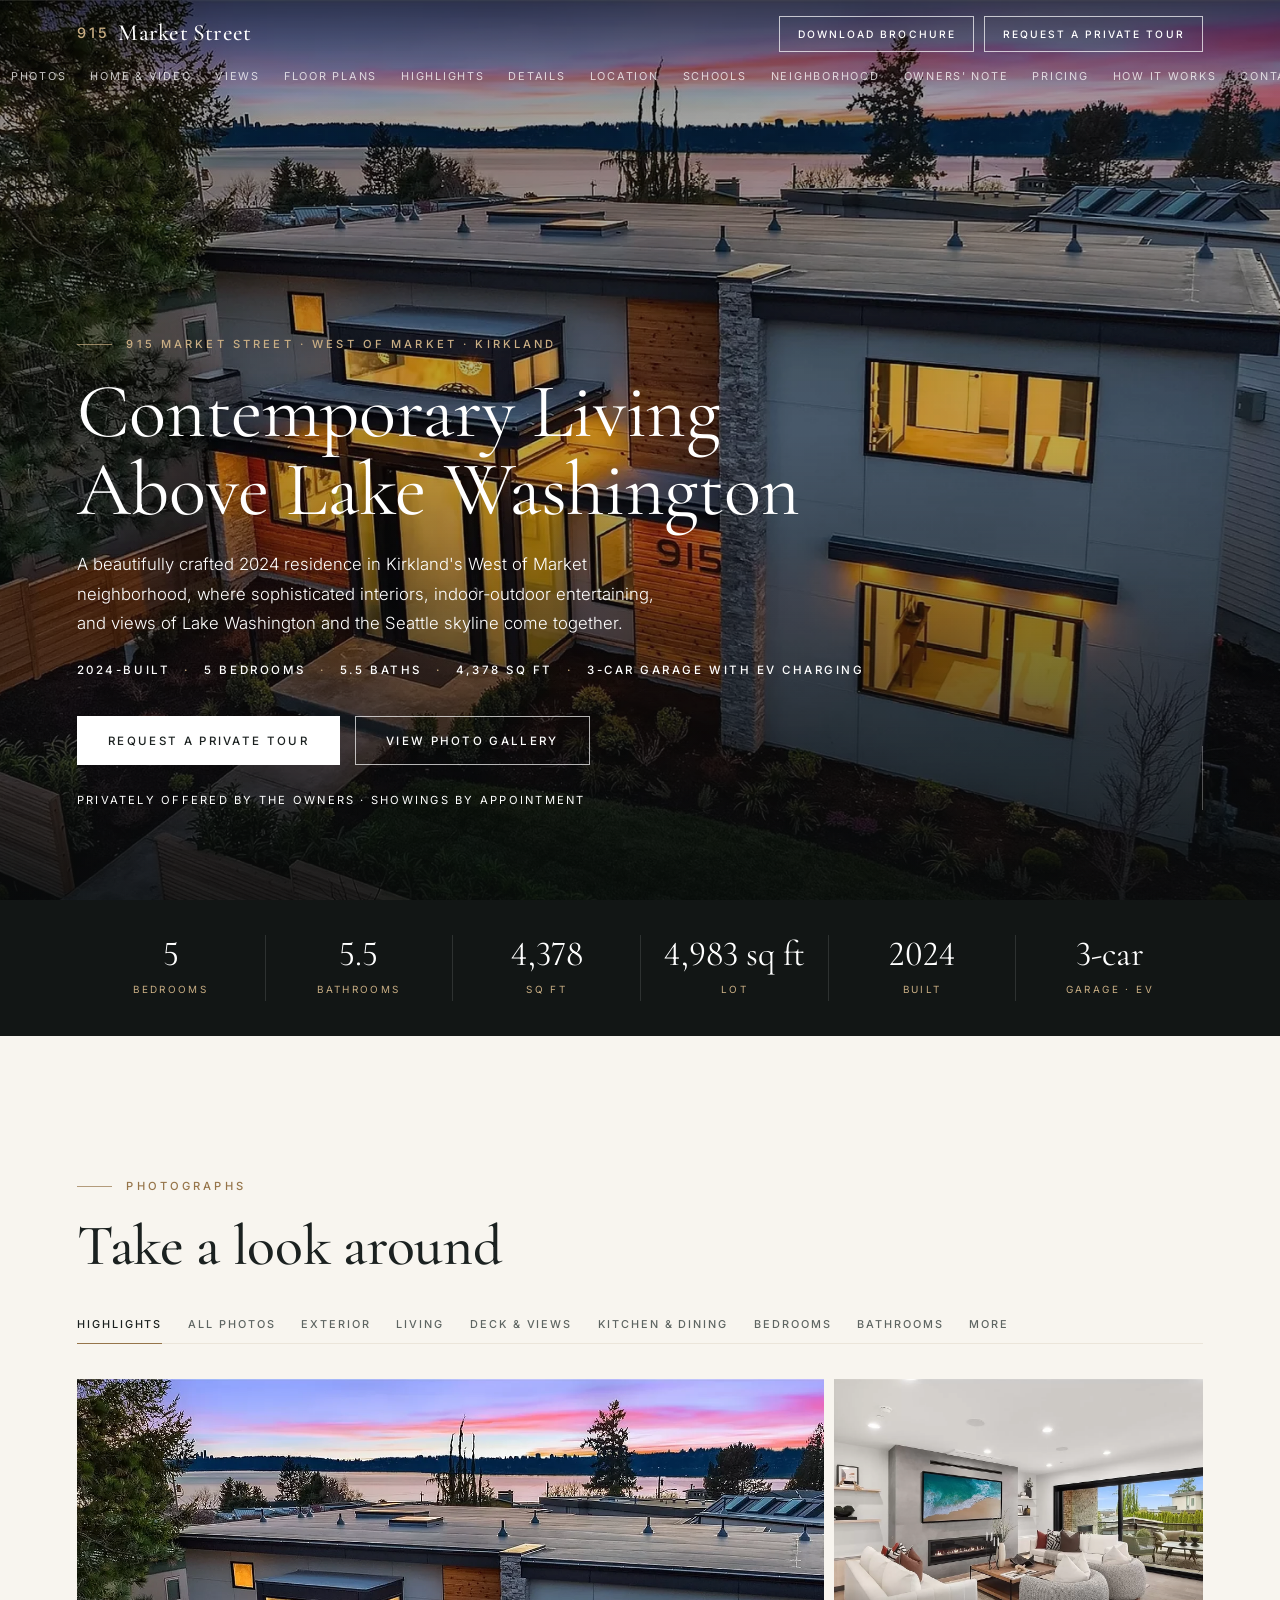
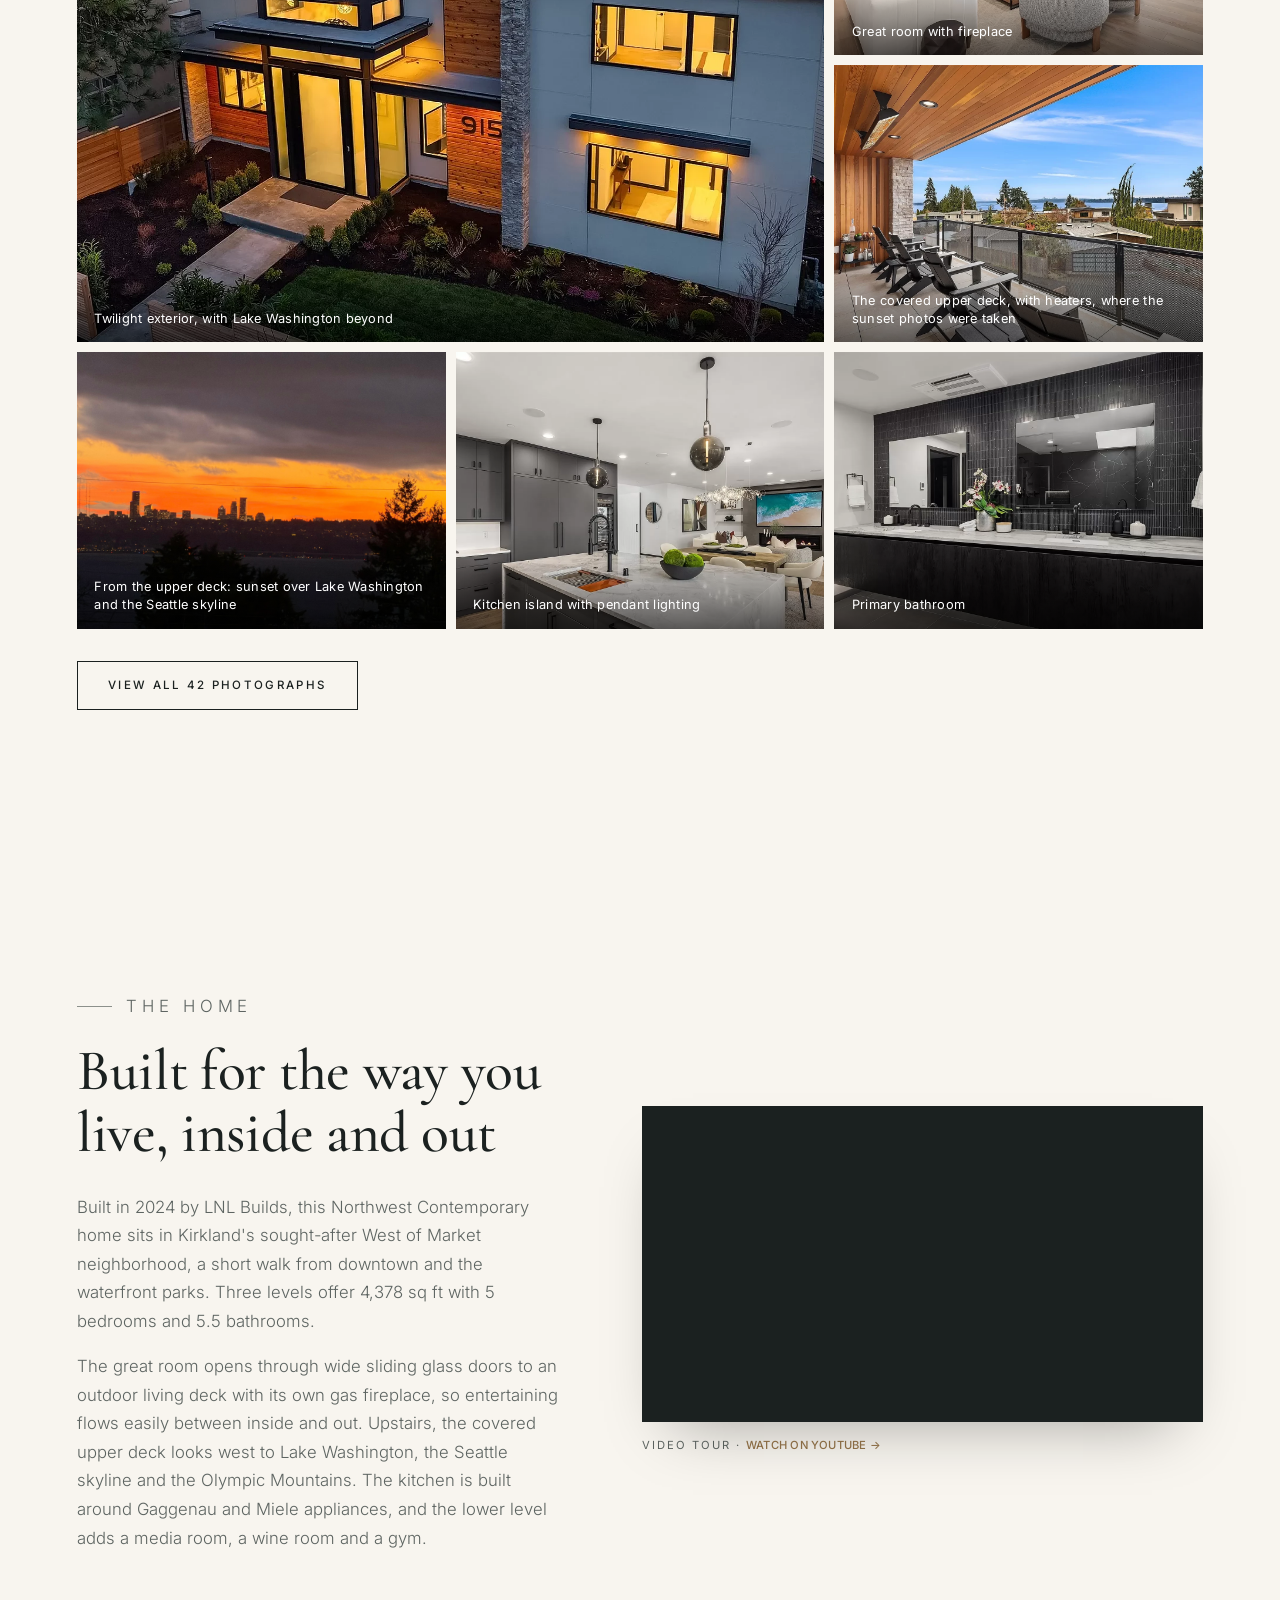
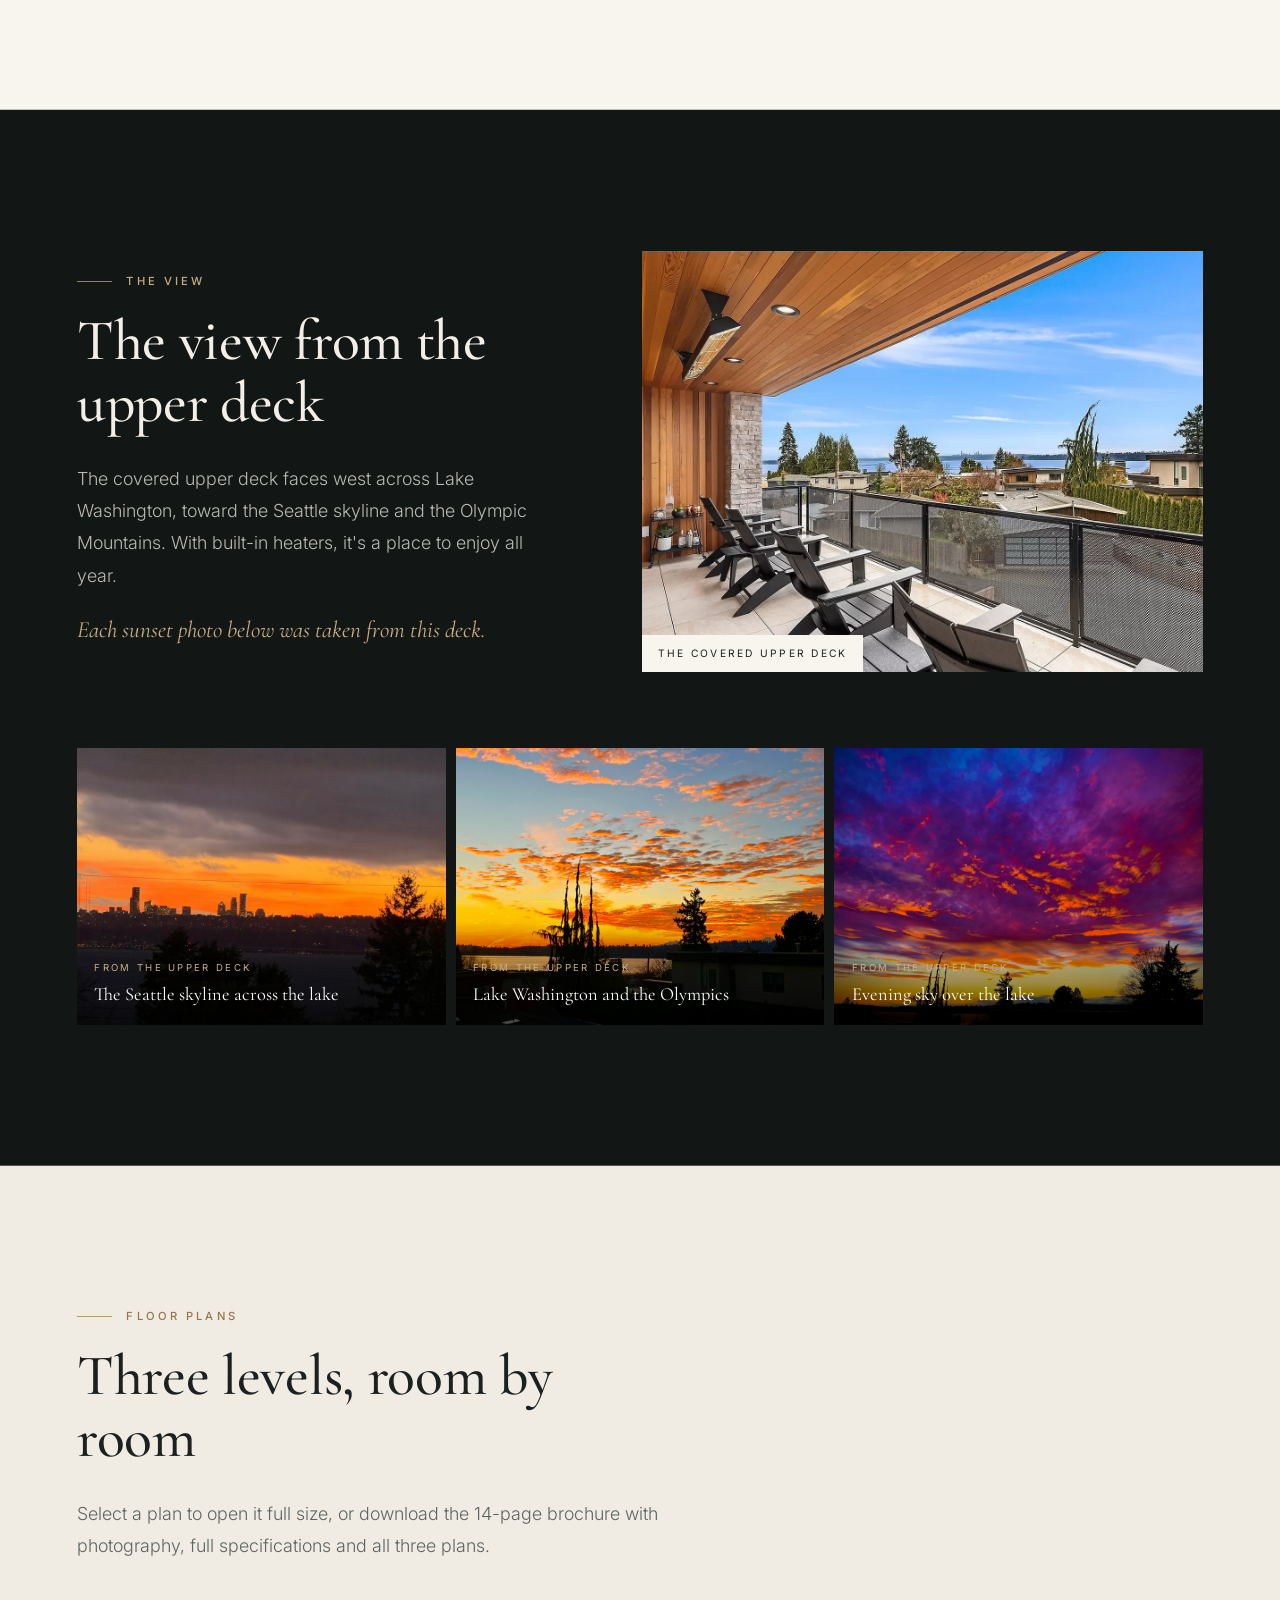
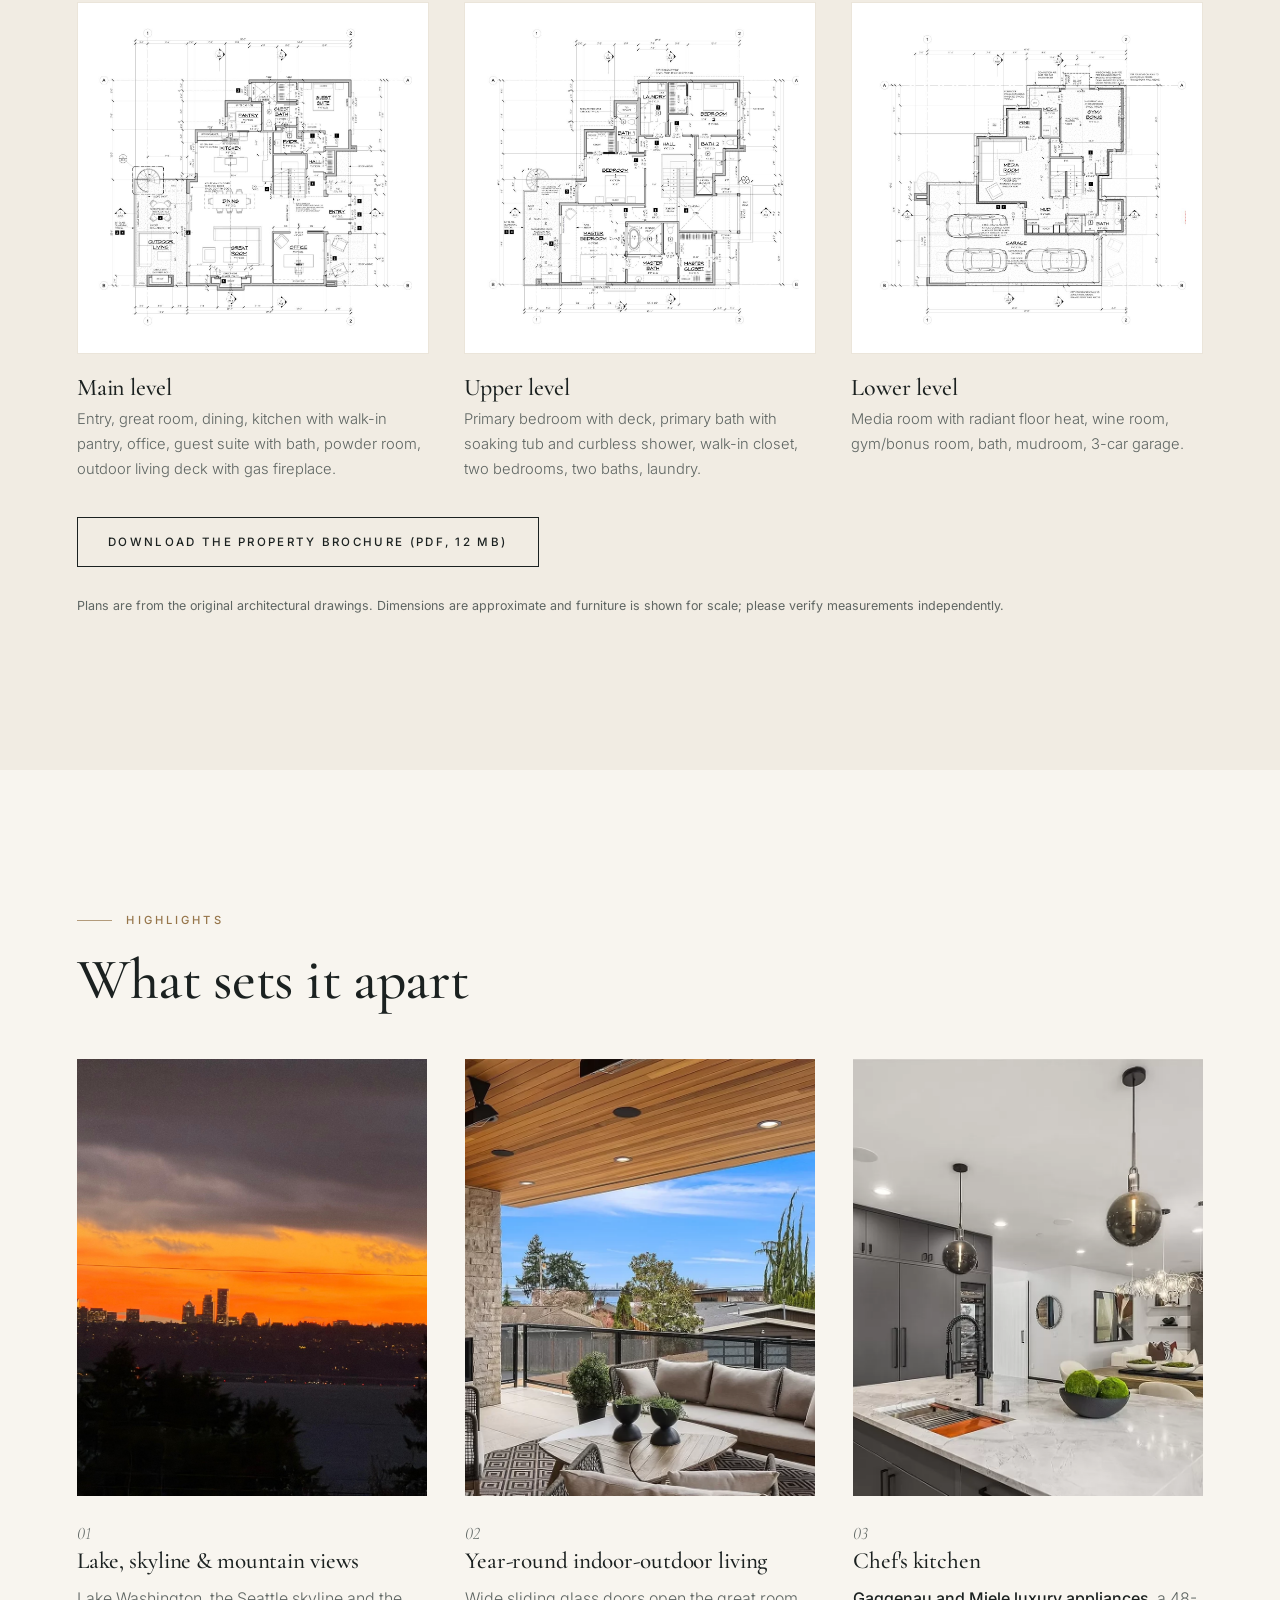
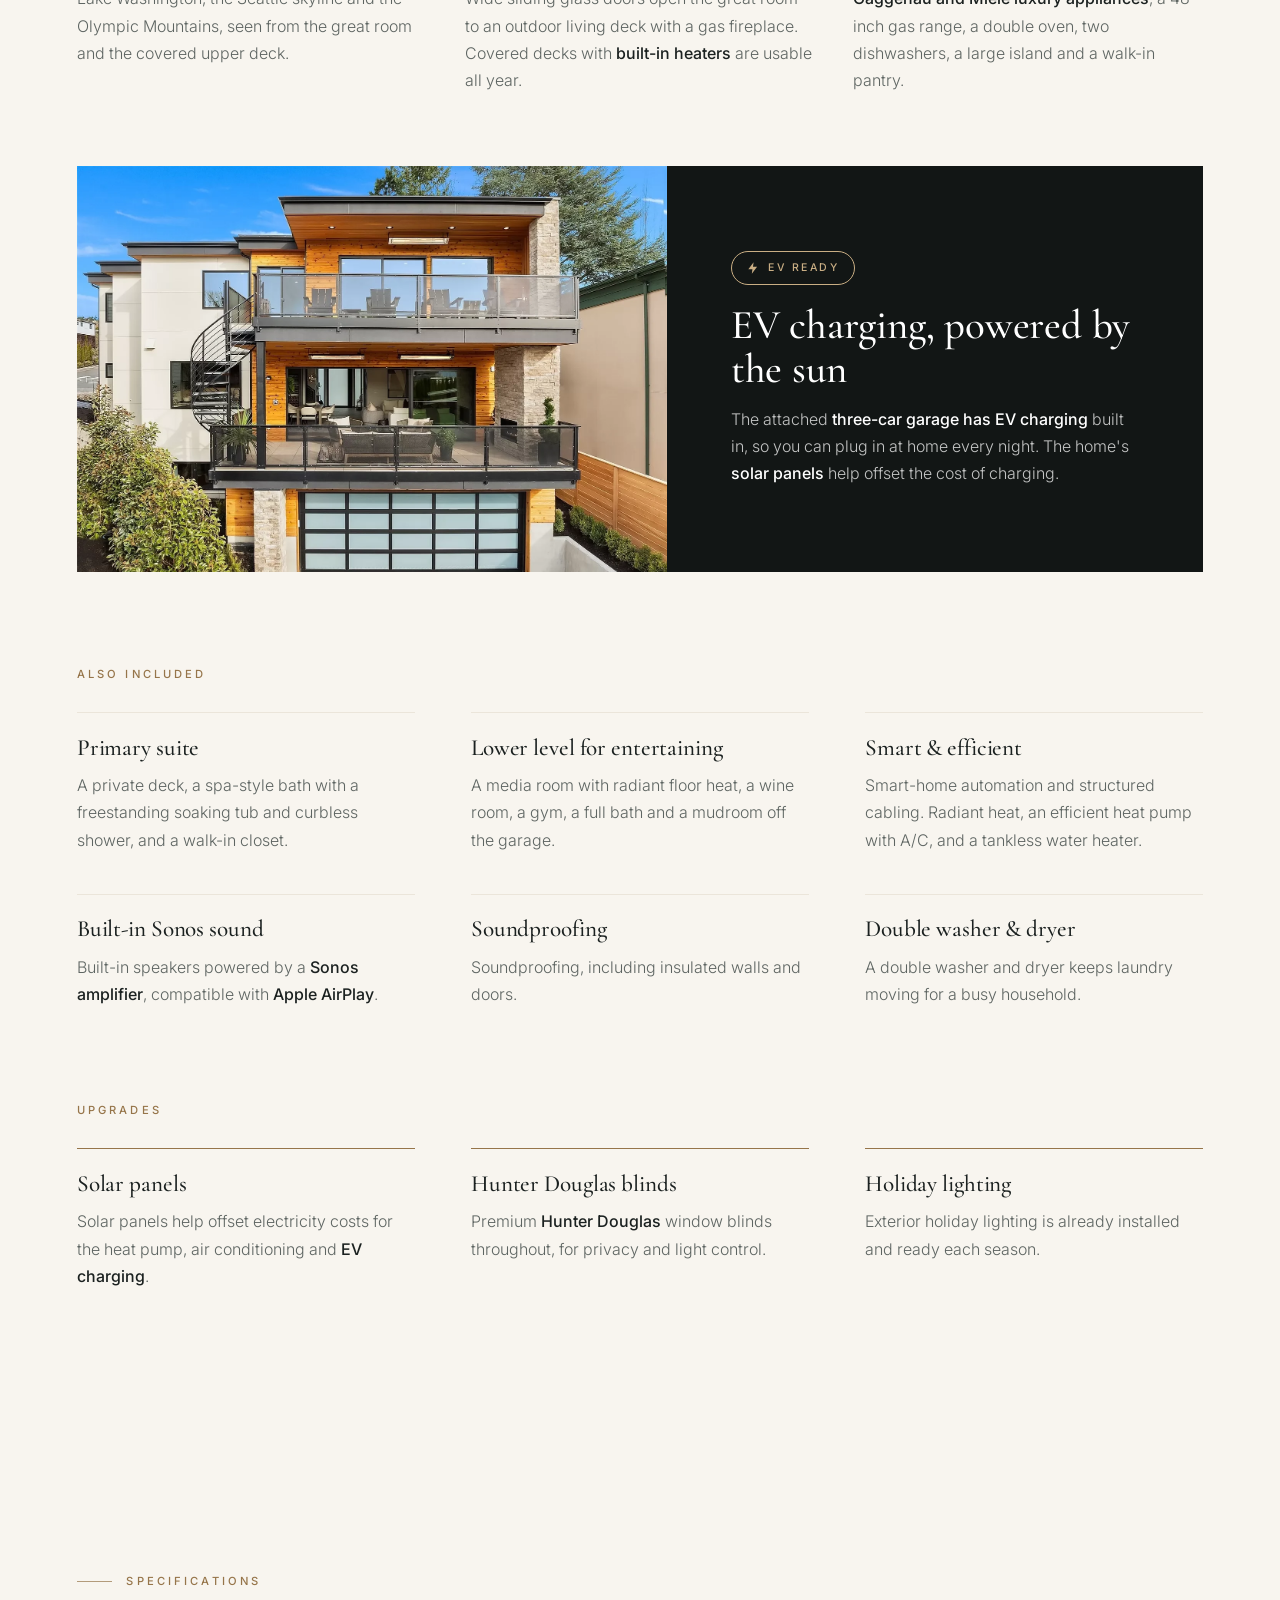
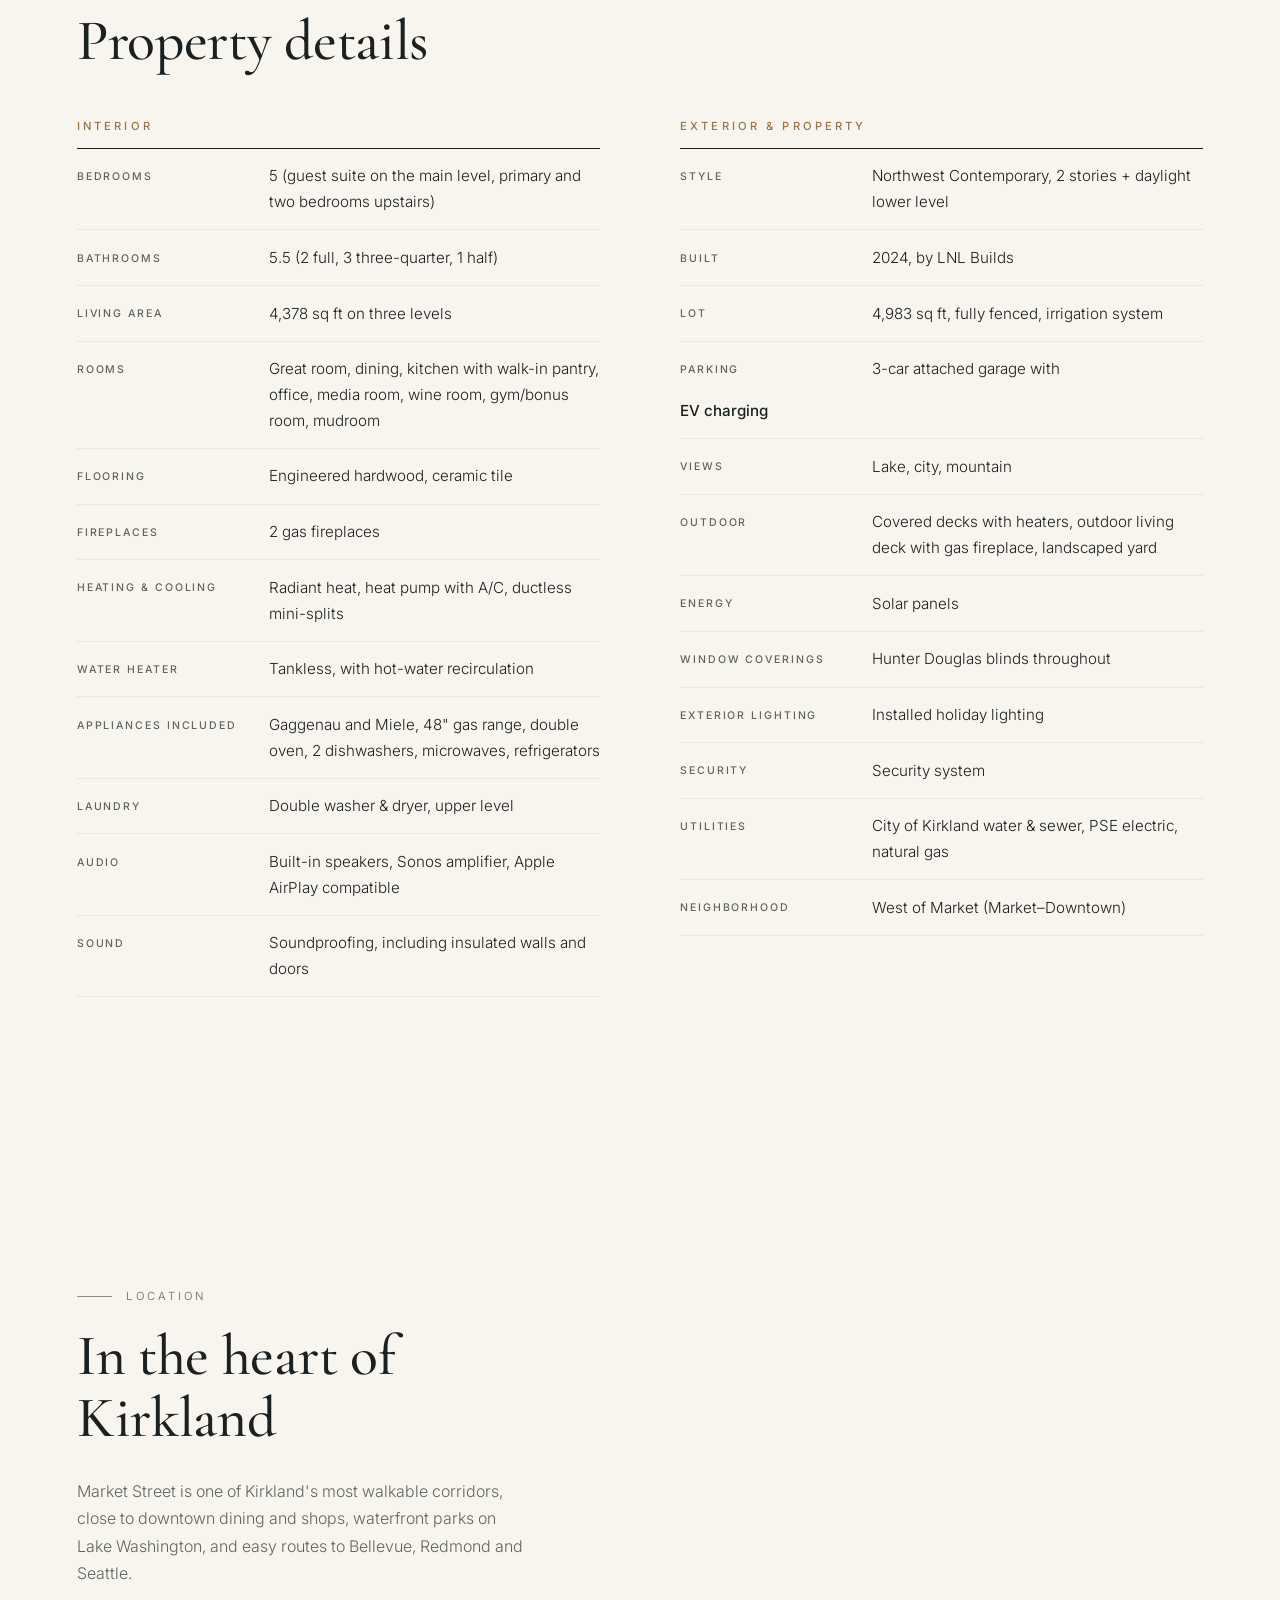
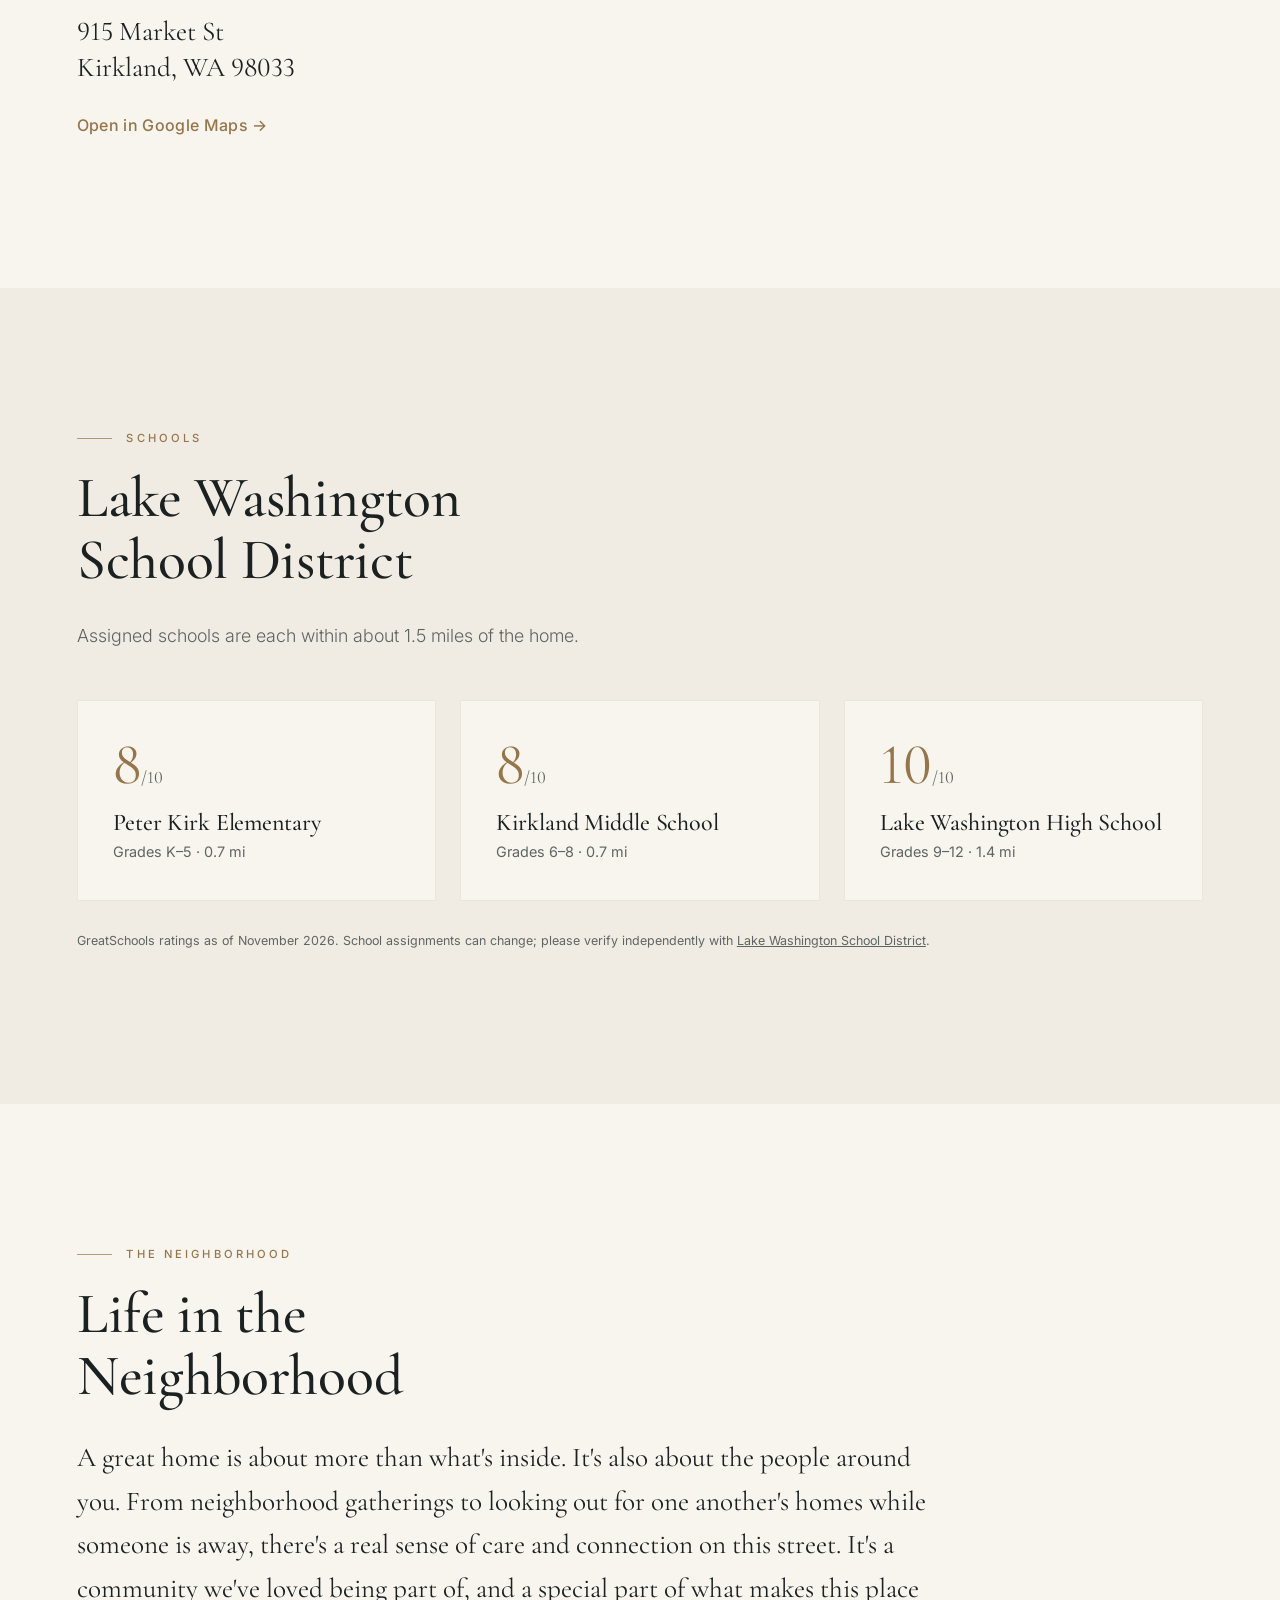
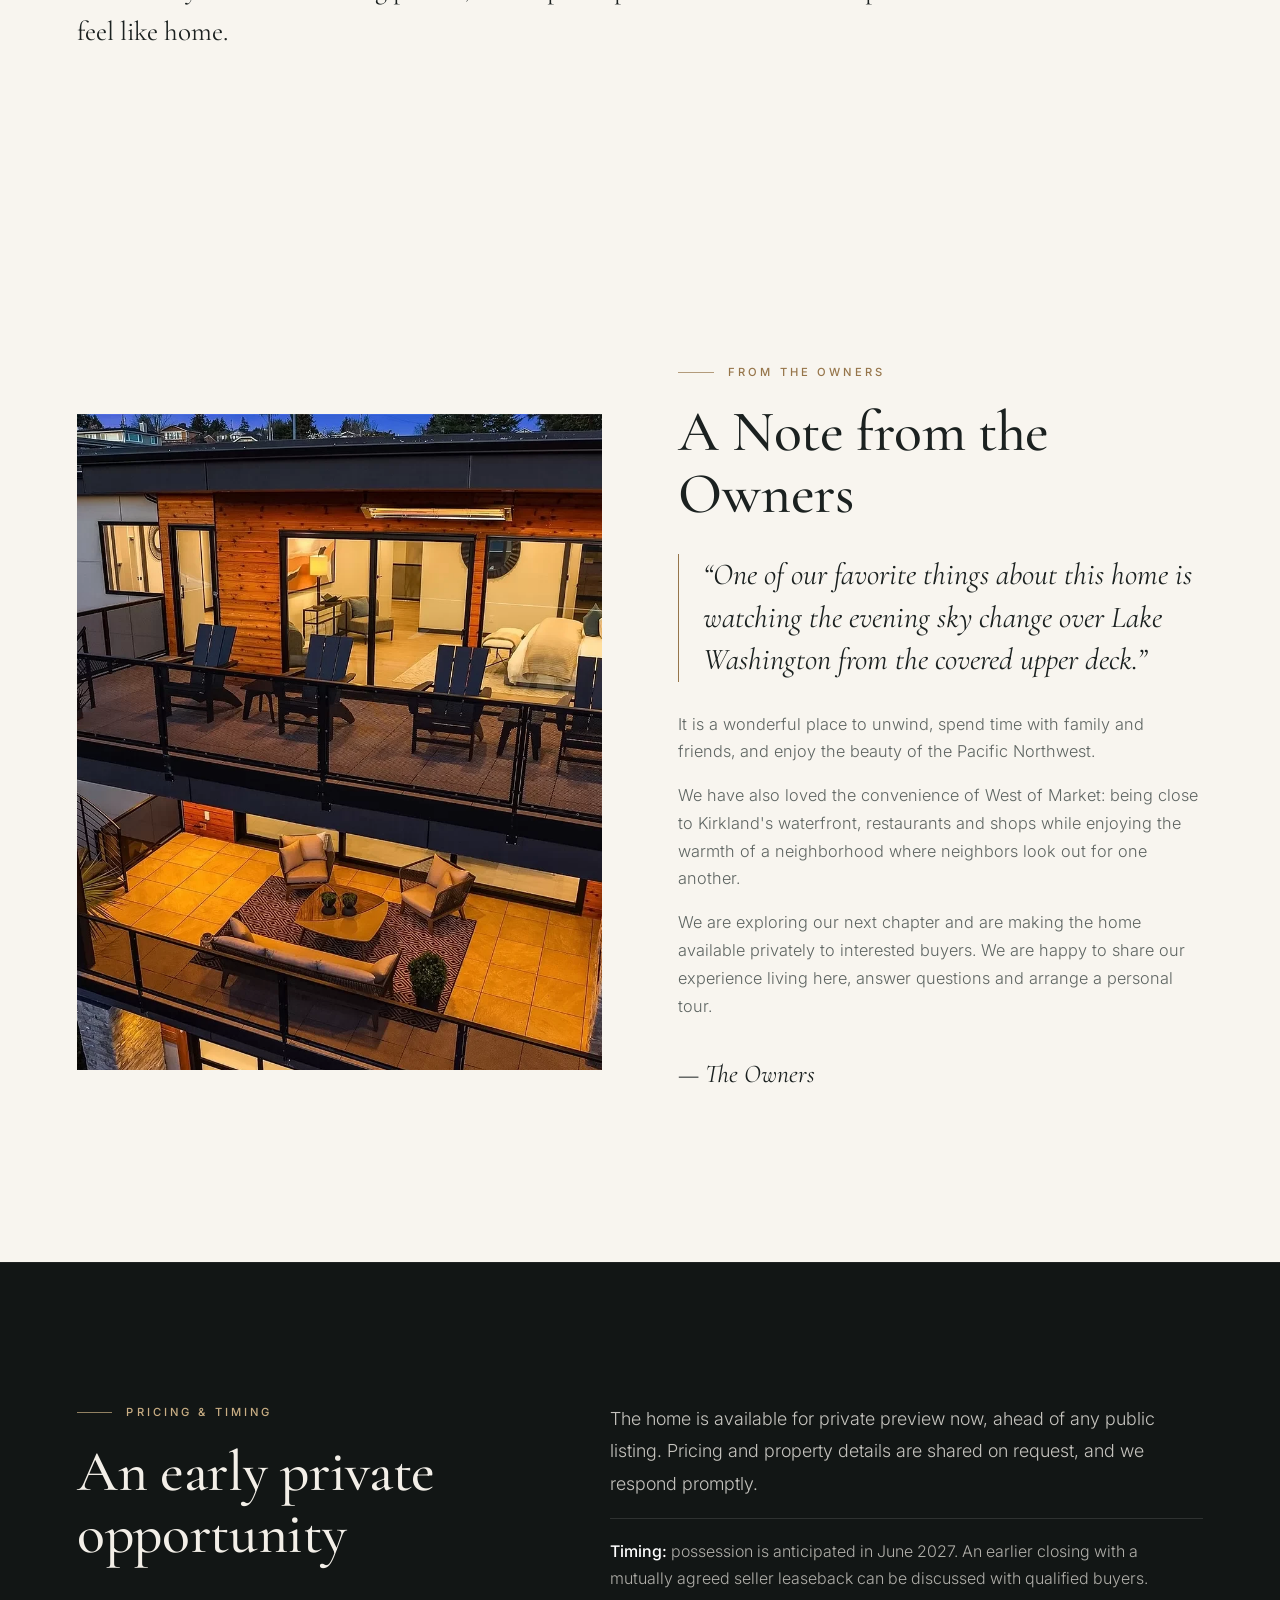
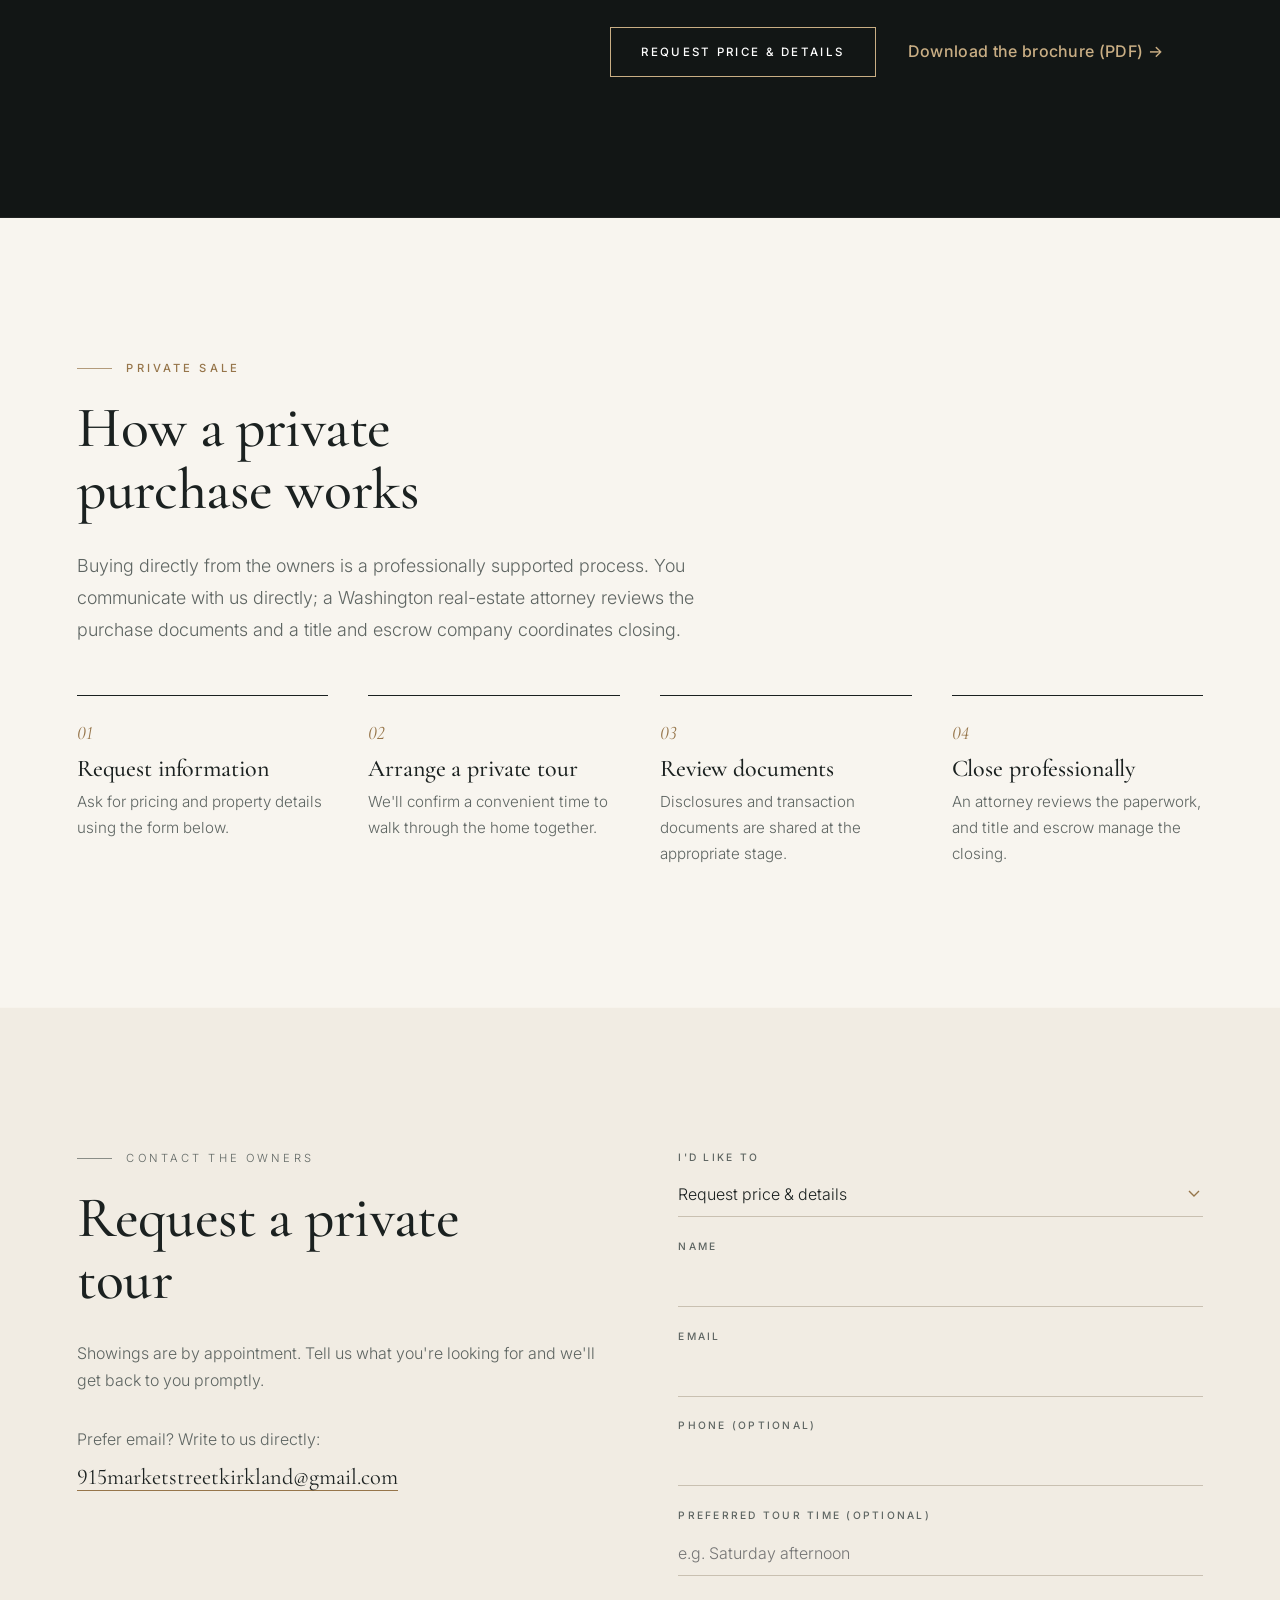
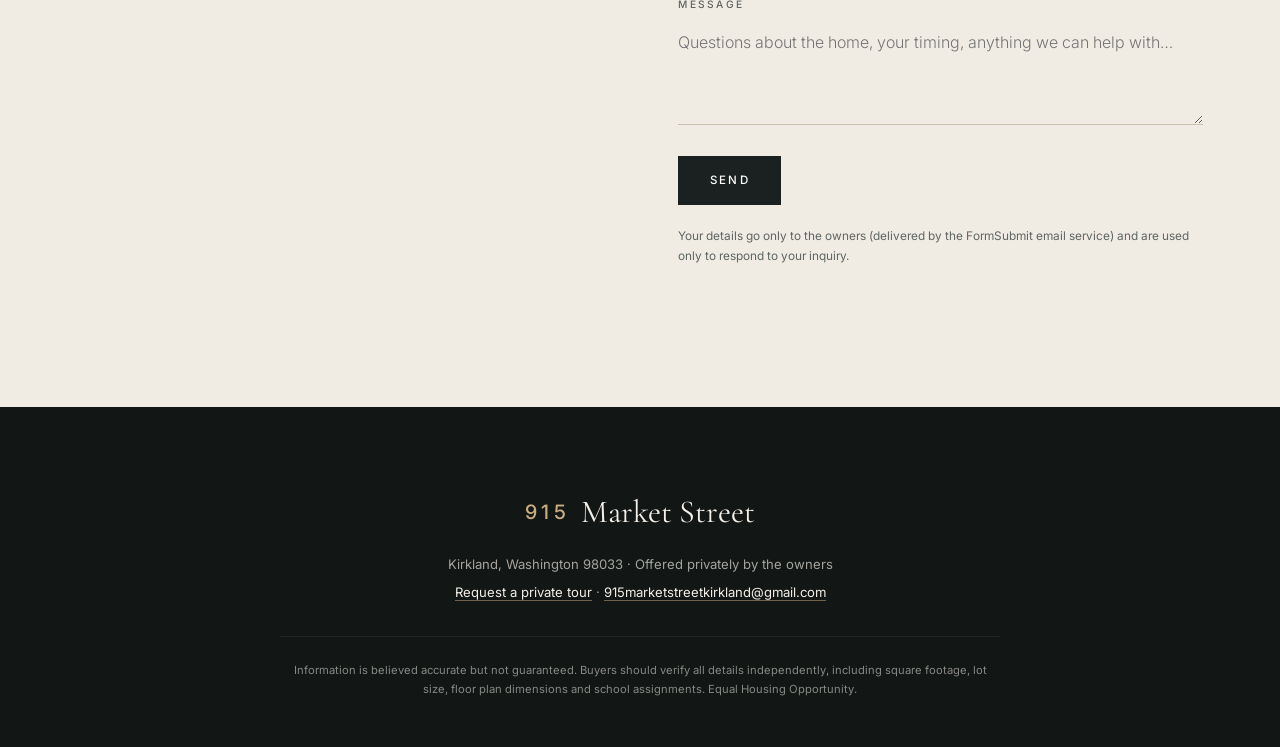
==== commit 70733a91: "Remove gym/bonus room from the bedrooms line in Property details Co-Authored-By: Claude Opus 5.5 <no" ====
--- a/index.html
+++ b/index.html
@@ -186,7 +186,7 @@
       <div>
         <h3>Interior</h3>
         <ul>
-          <li><span>Bedrooms</span>5 (guest suite on the main level, primary and two bedrooms upstairs, gym/bonus room on the lower level)</li>
+          <li><span>Bedrooms</span>5 (guest suite on the main level, primary and two bedrooms upstairs)</li>
           <li><span>Bathrooms</span>5.5 (2 full, 3 three-quarter, 1 half)</li>
           <li><span>Living area</span>4,378 sq ft on three levels</li>
           <li><span>Rooms</span>Great room, dining, kitchen with walk-in pantry, office, media room, wine room, gym/bonus room, mudroom</li>
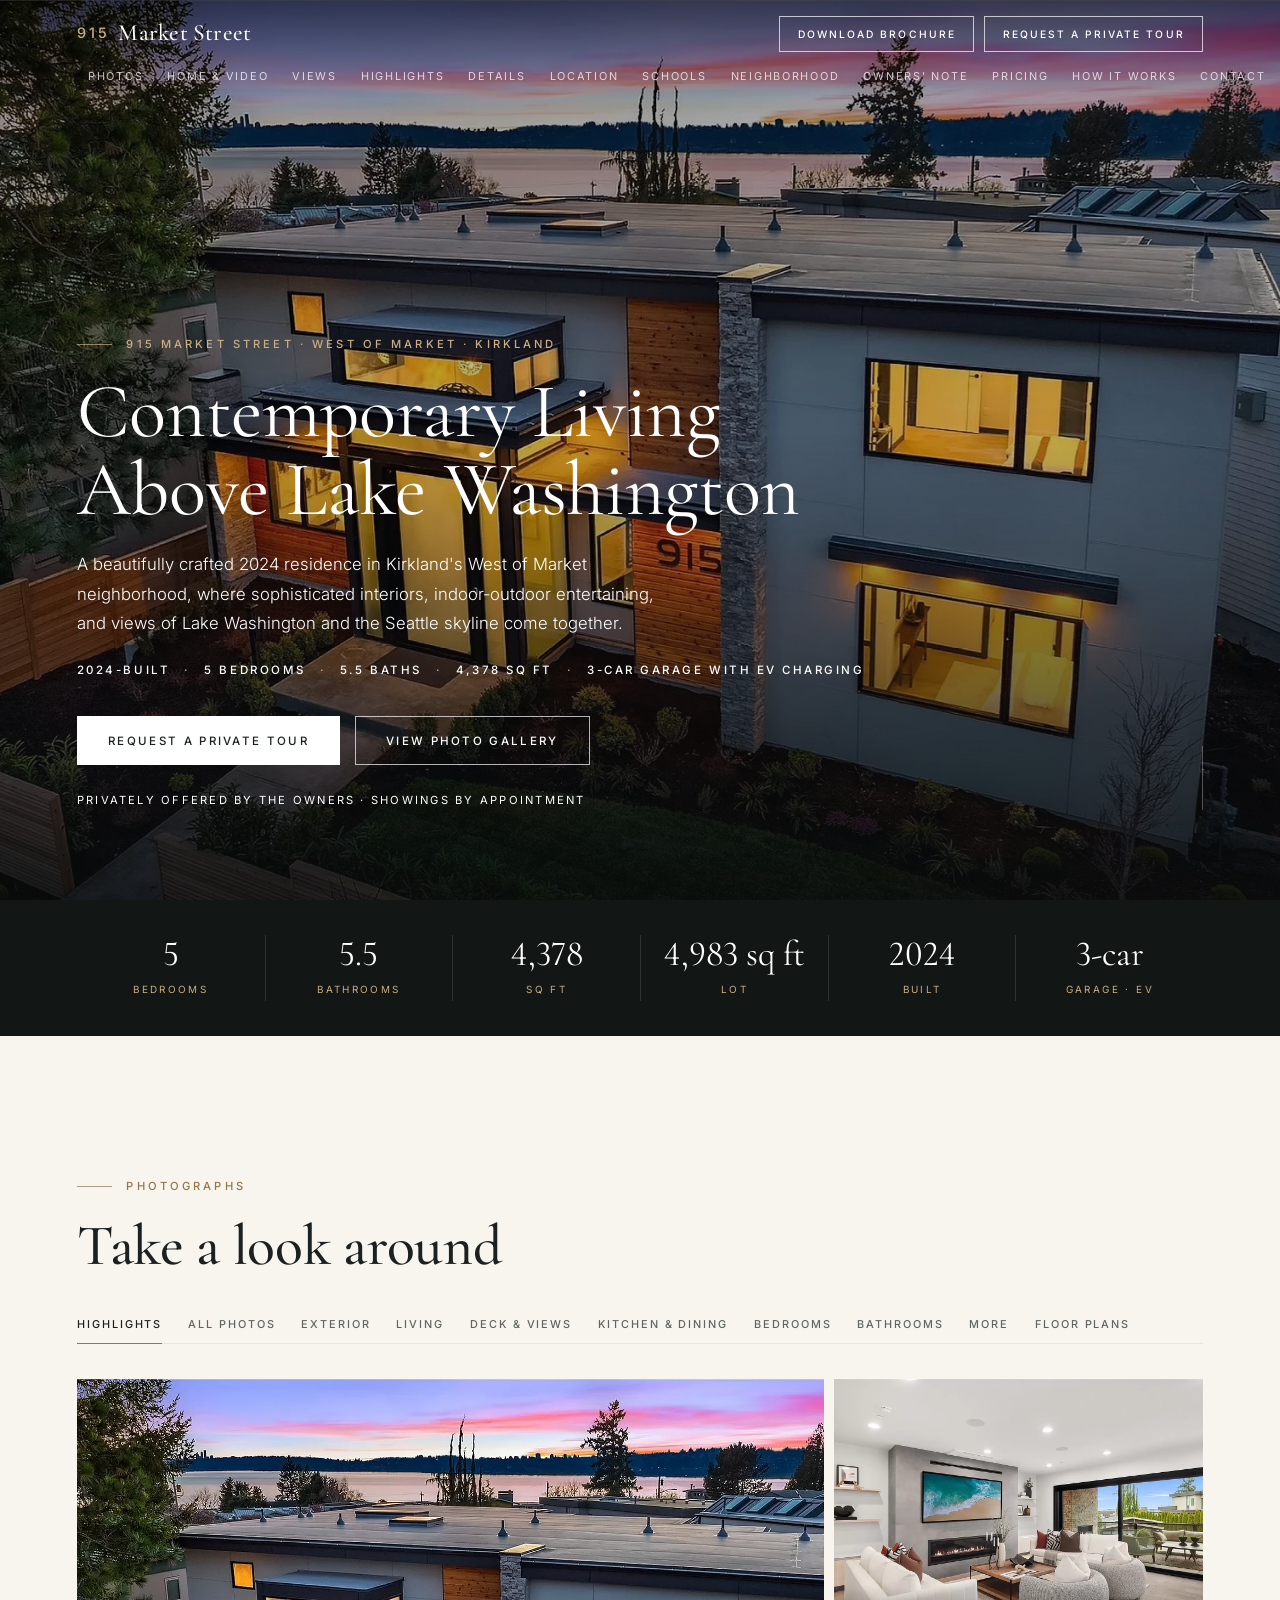
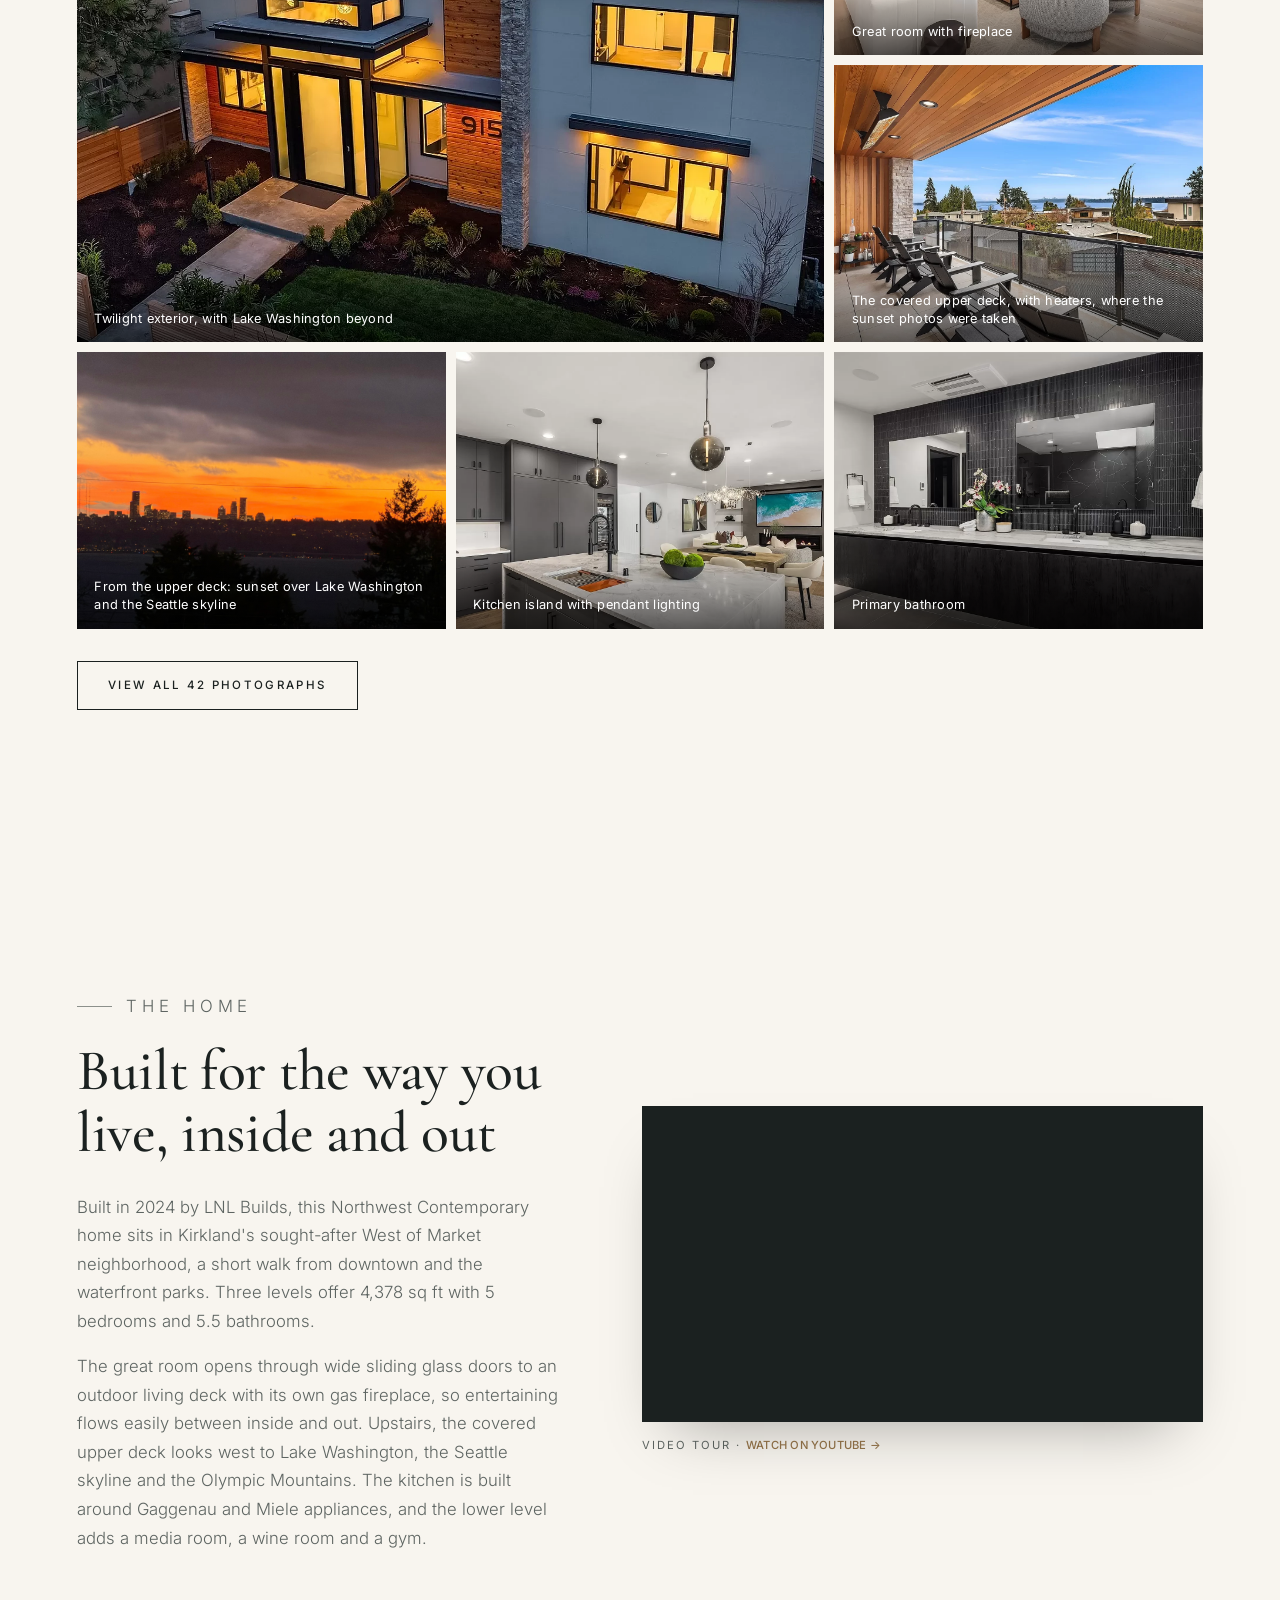
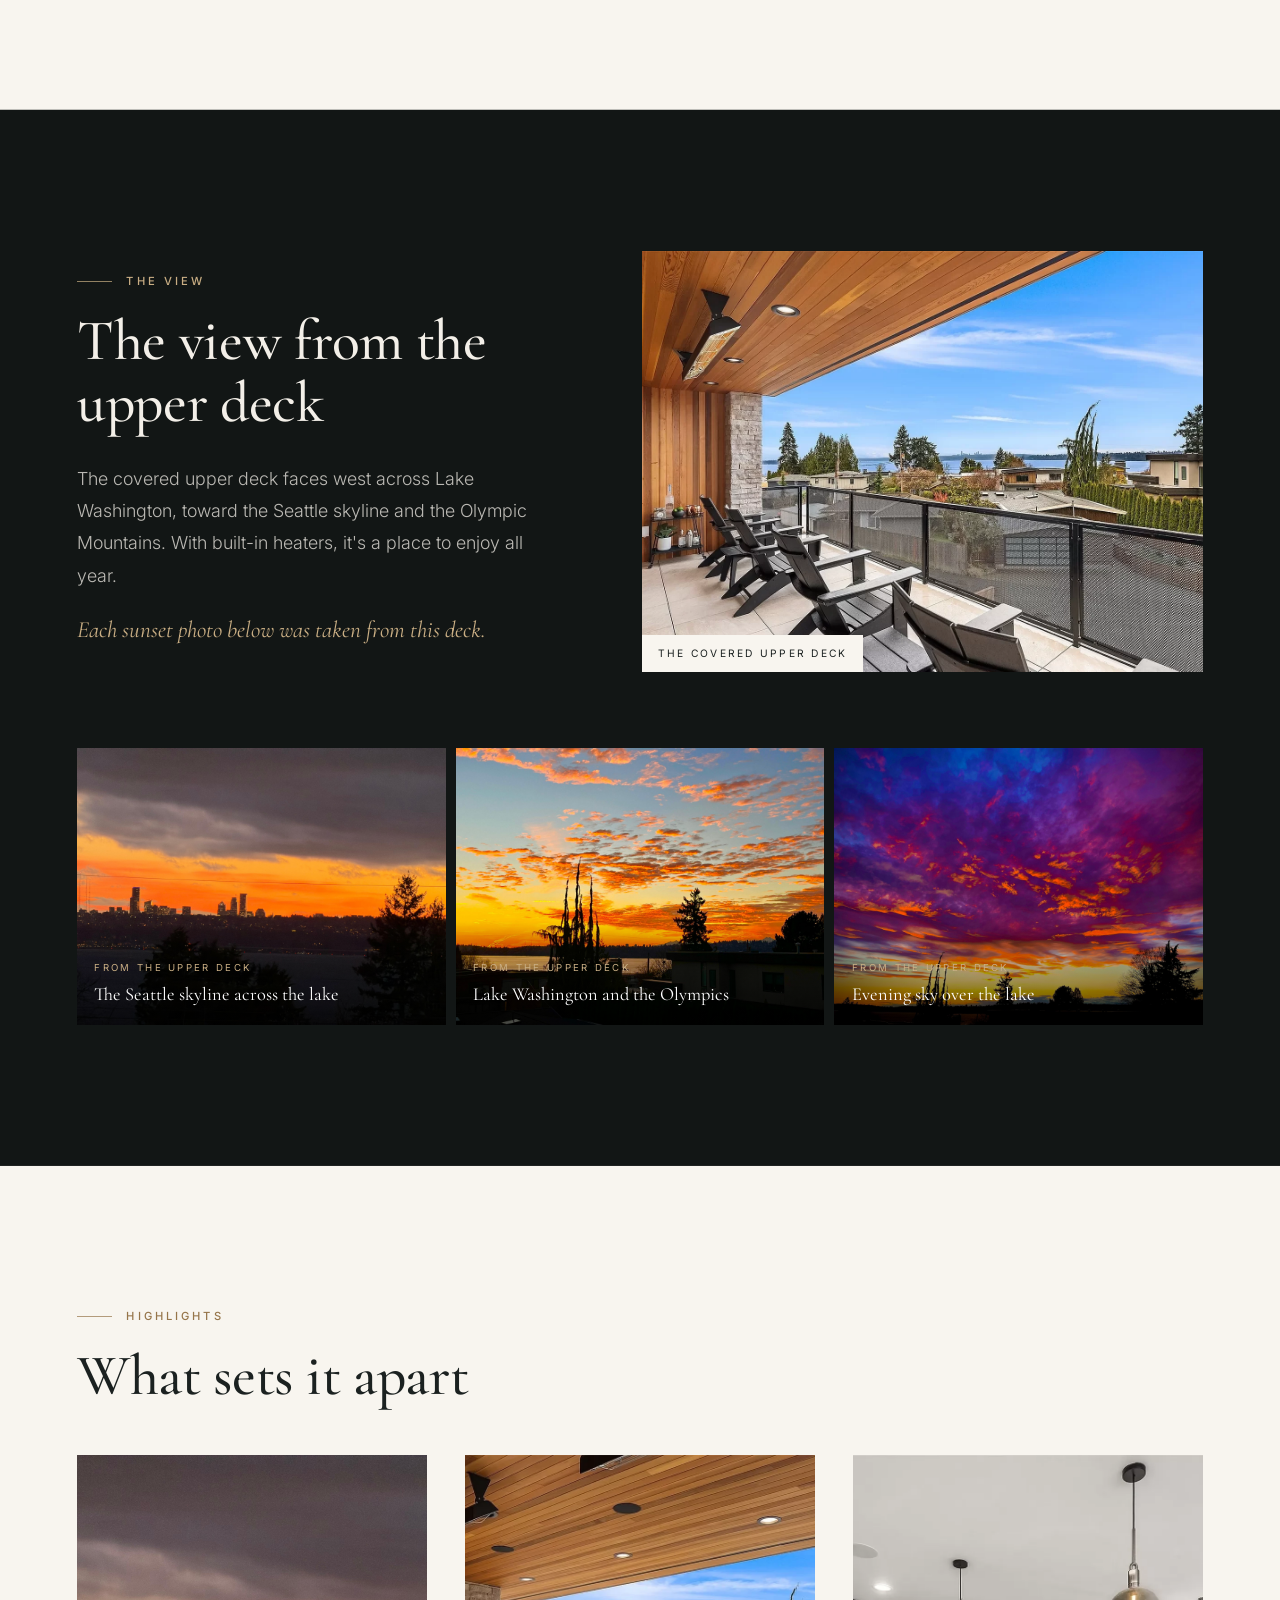
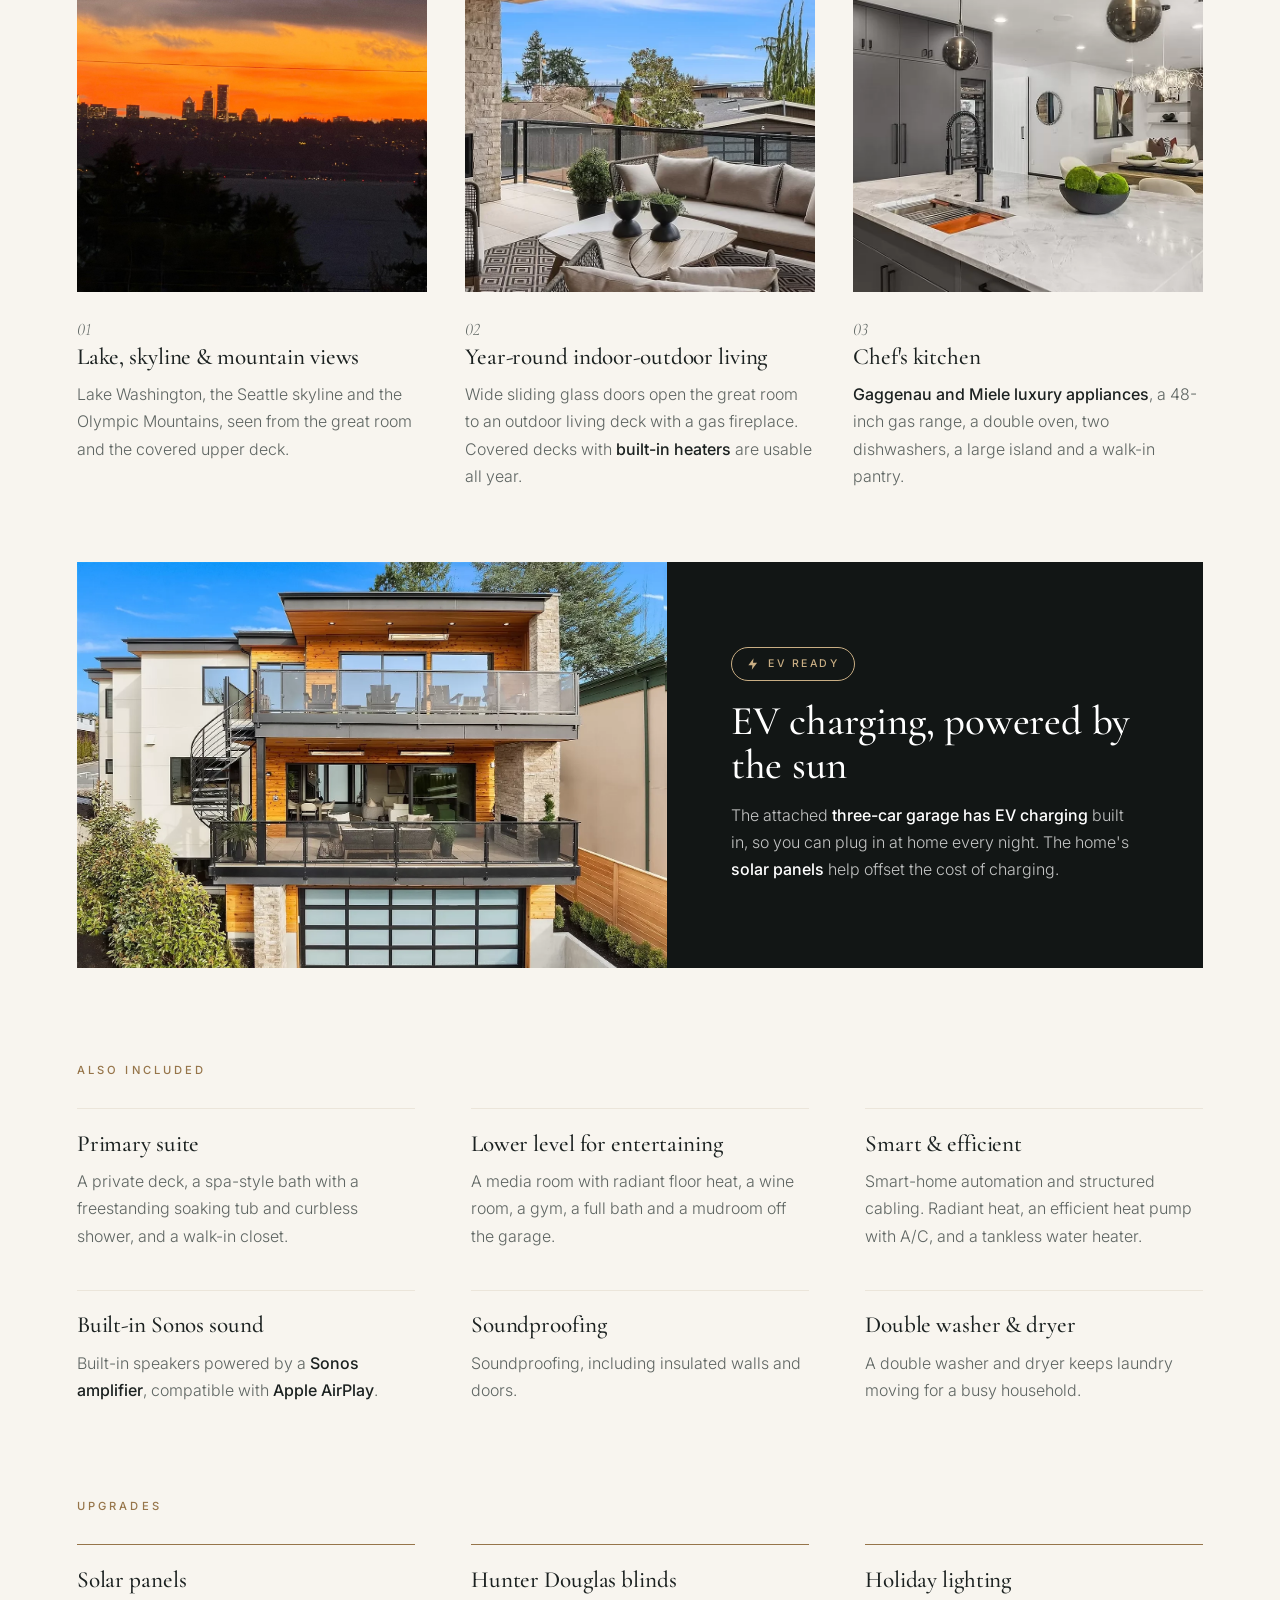
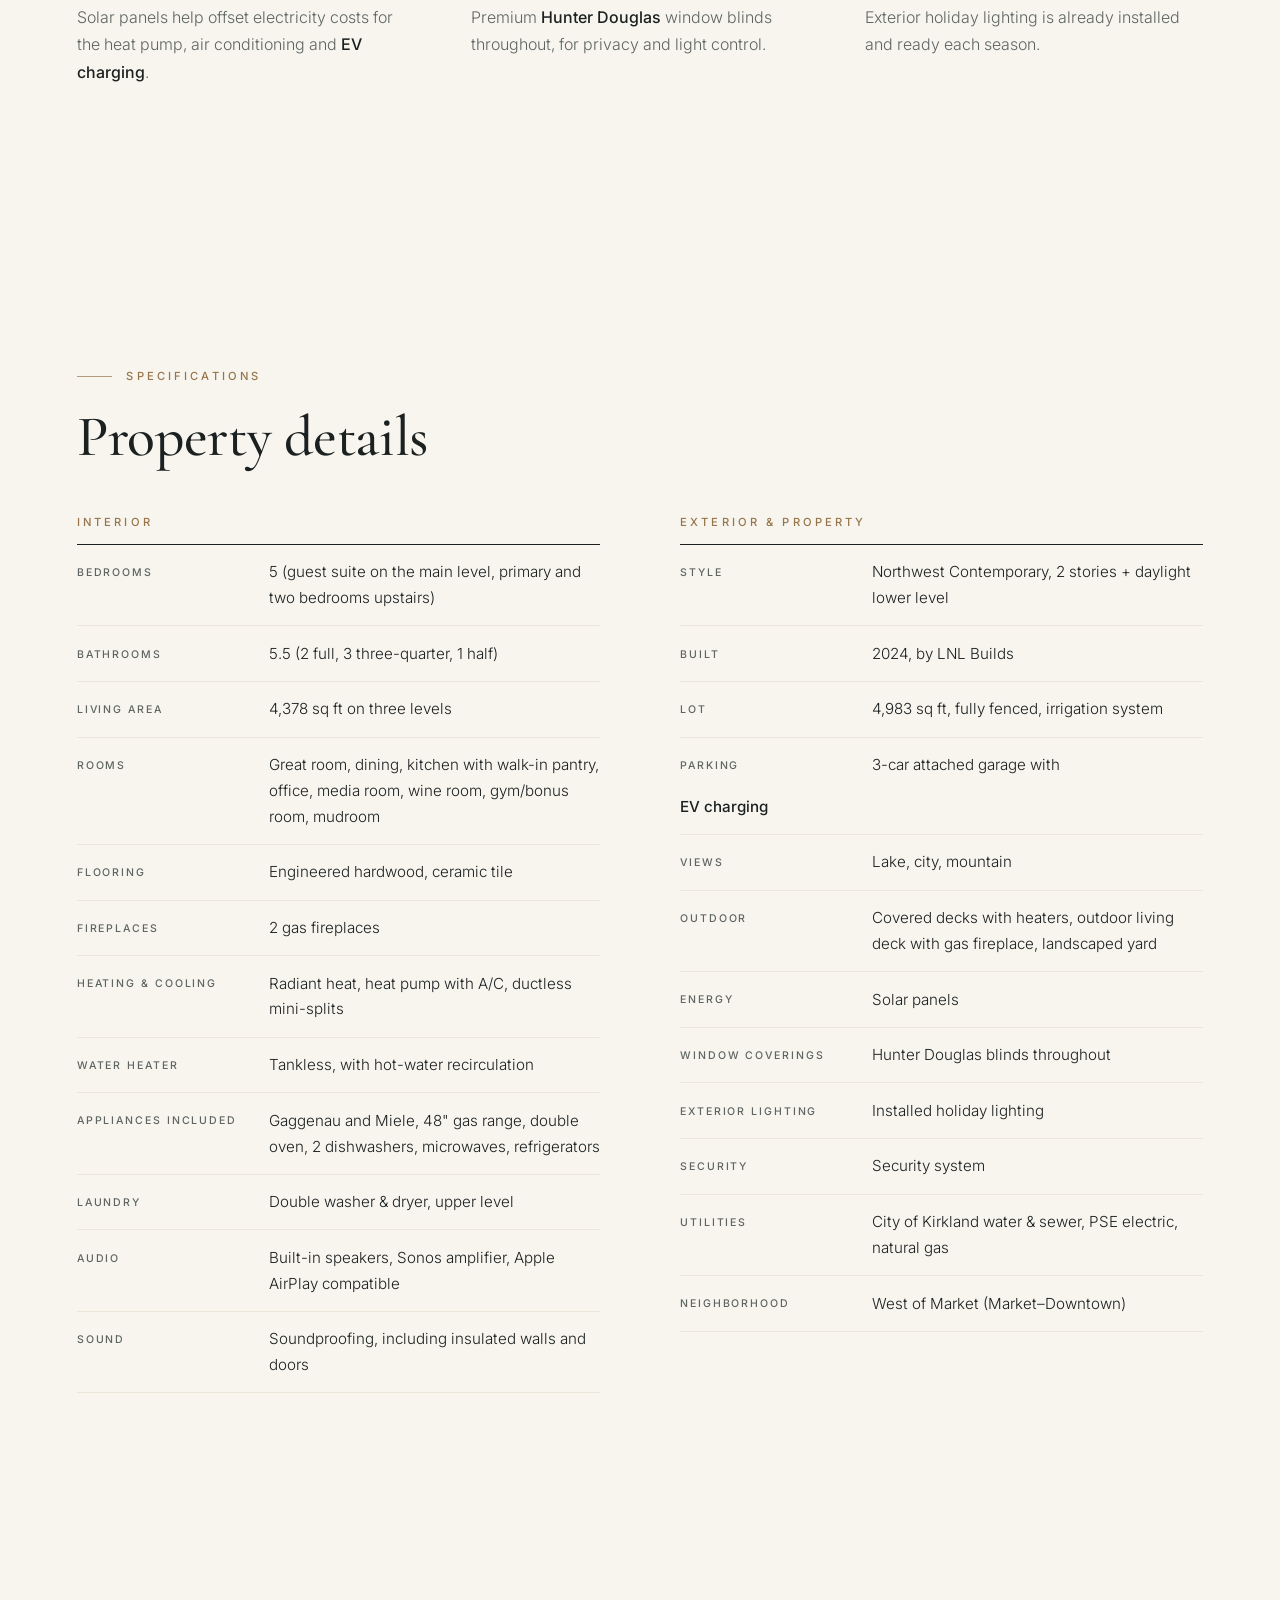
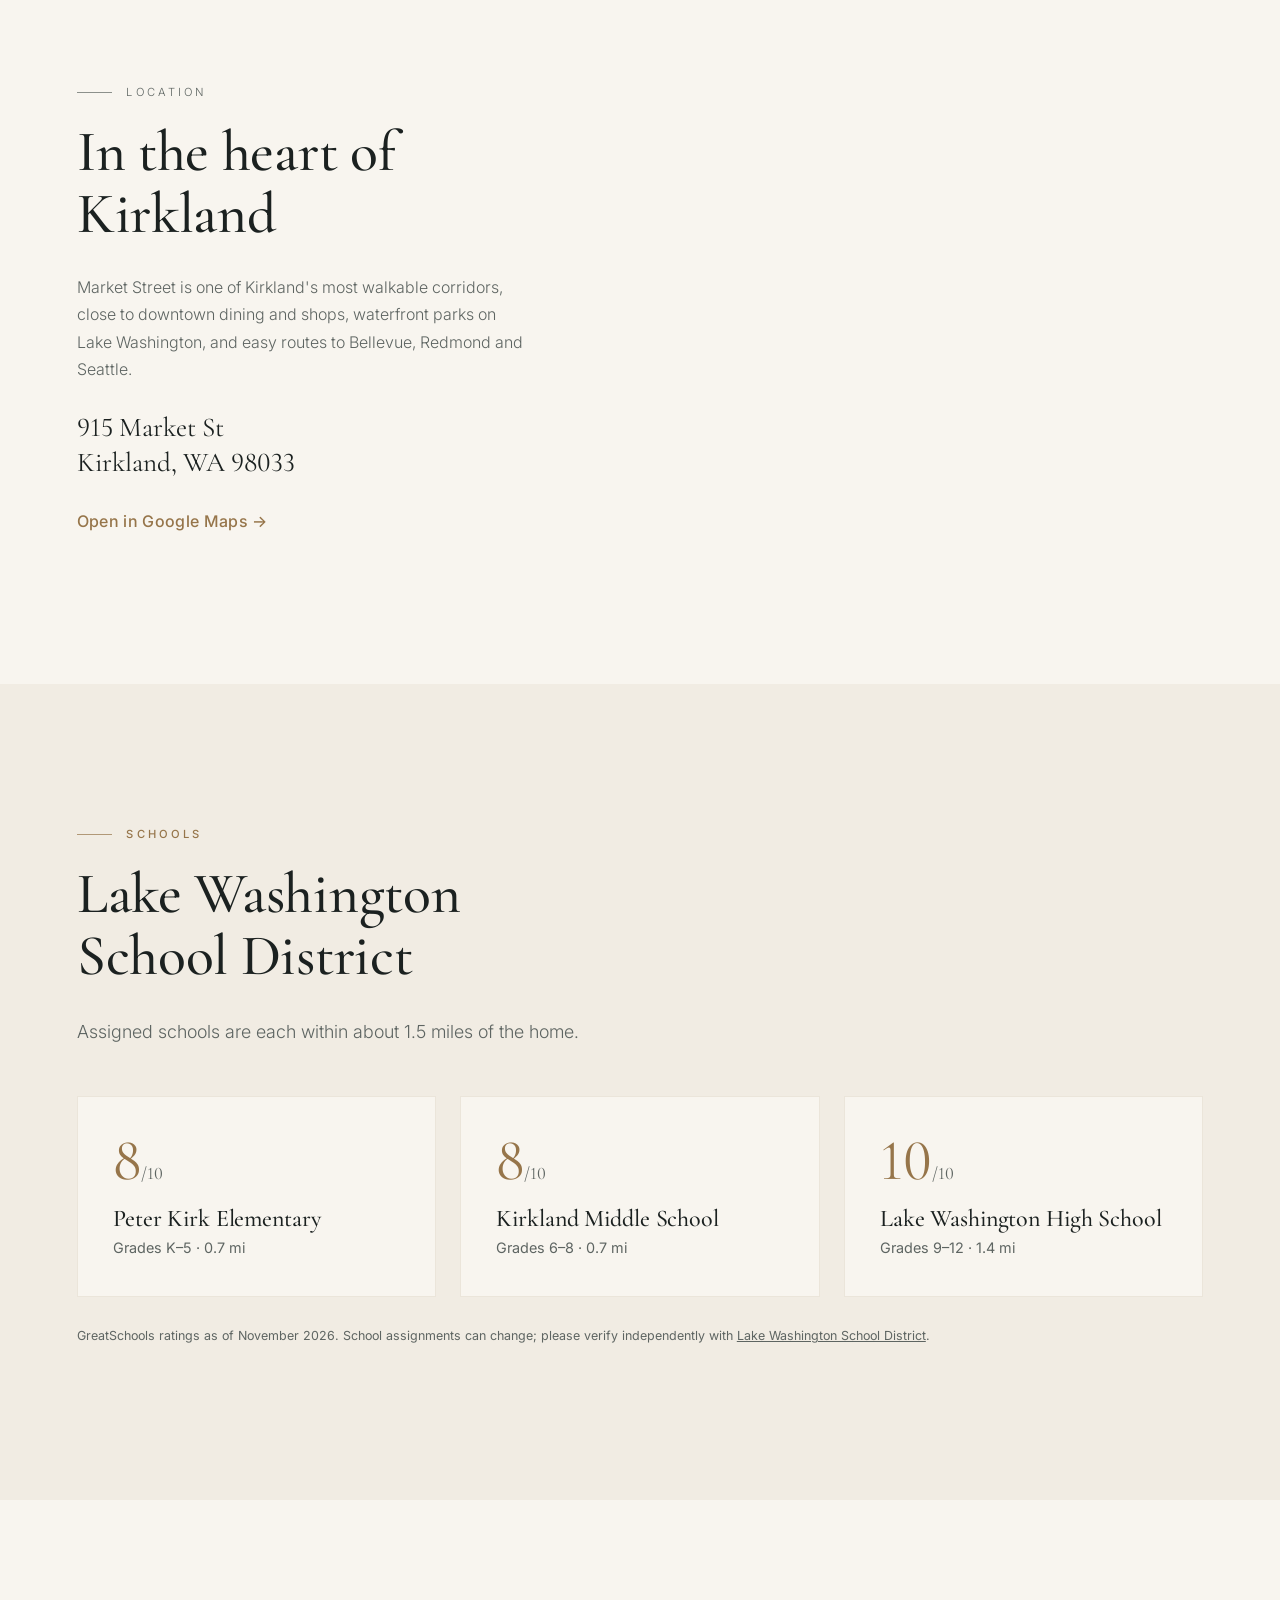
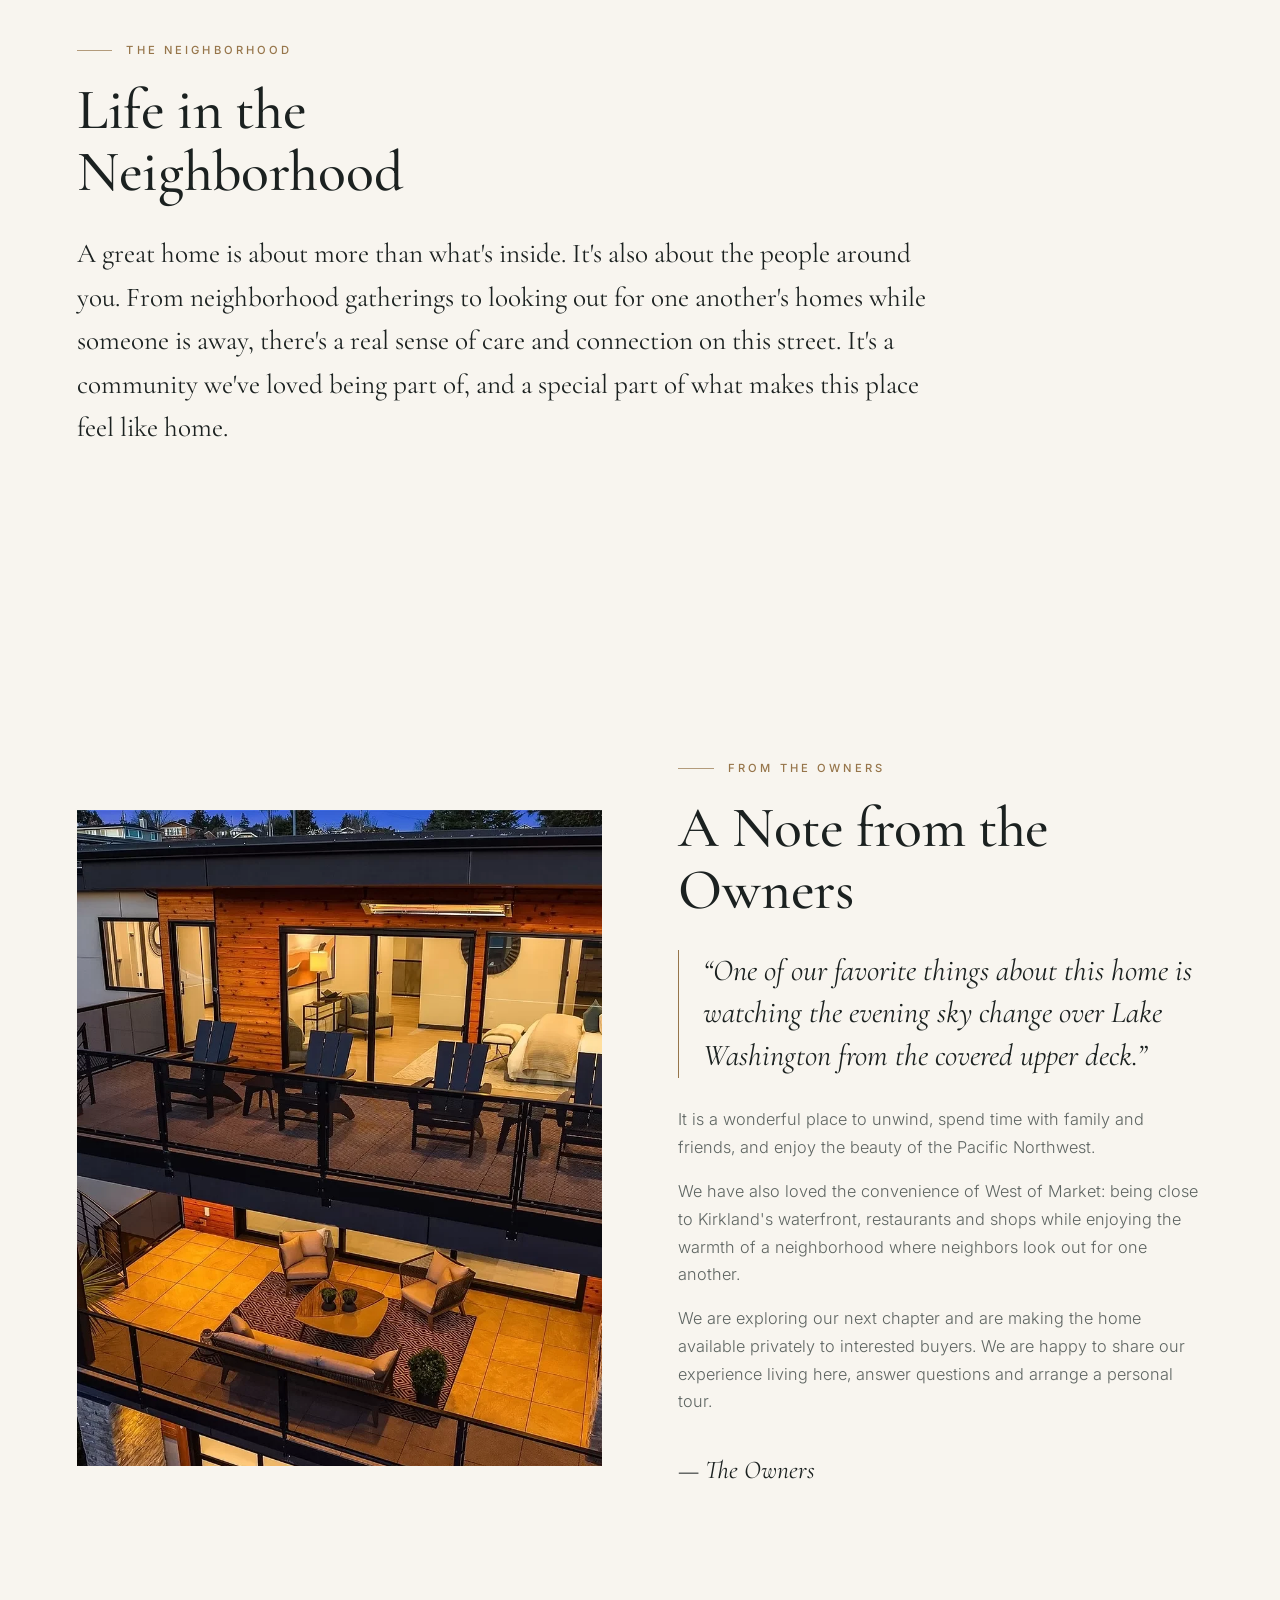
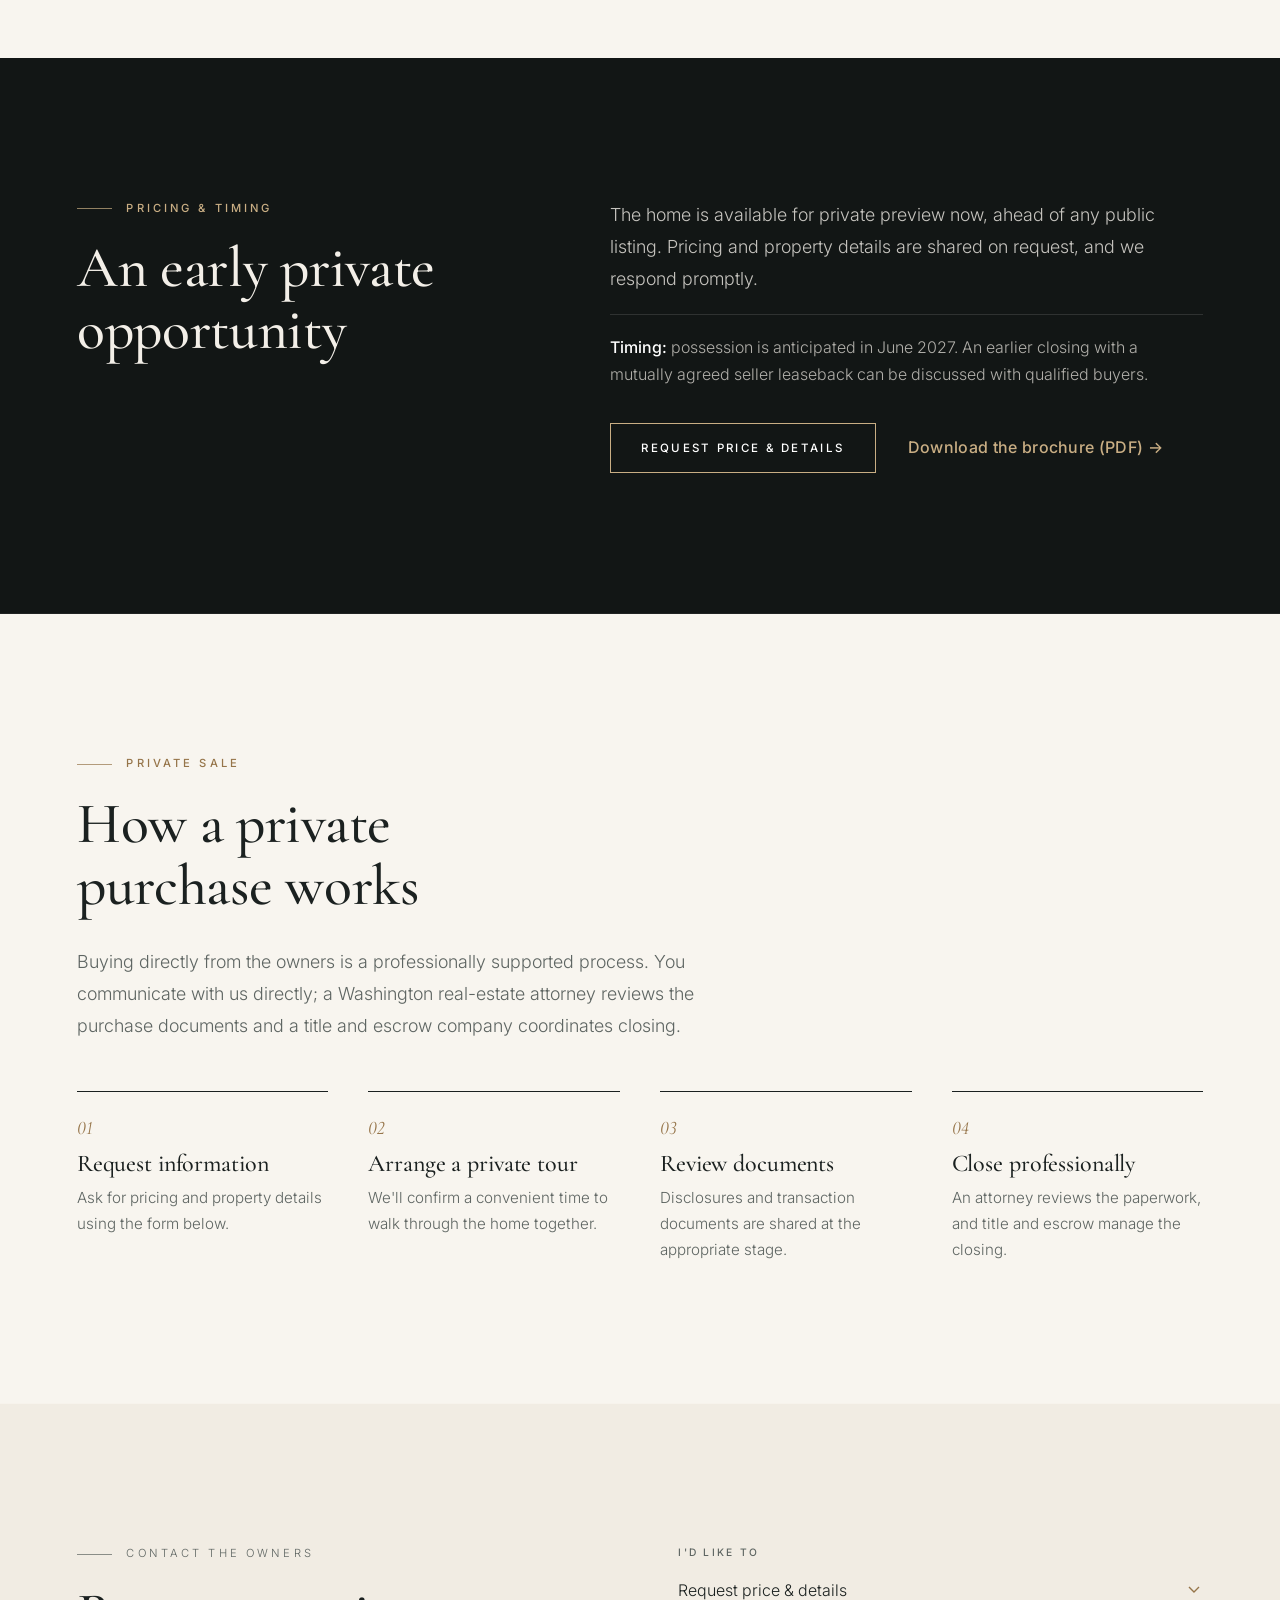
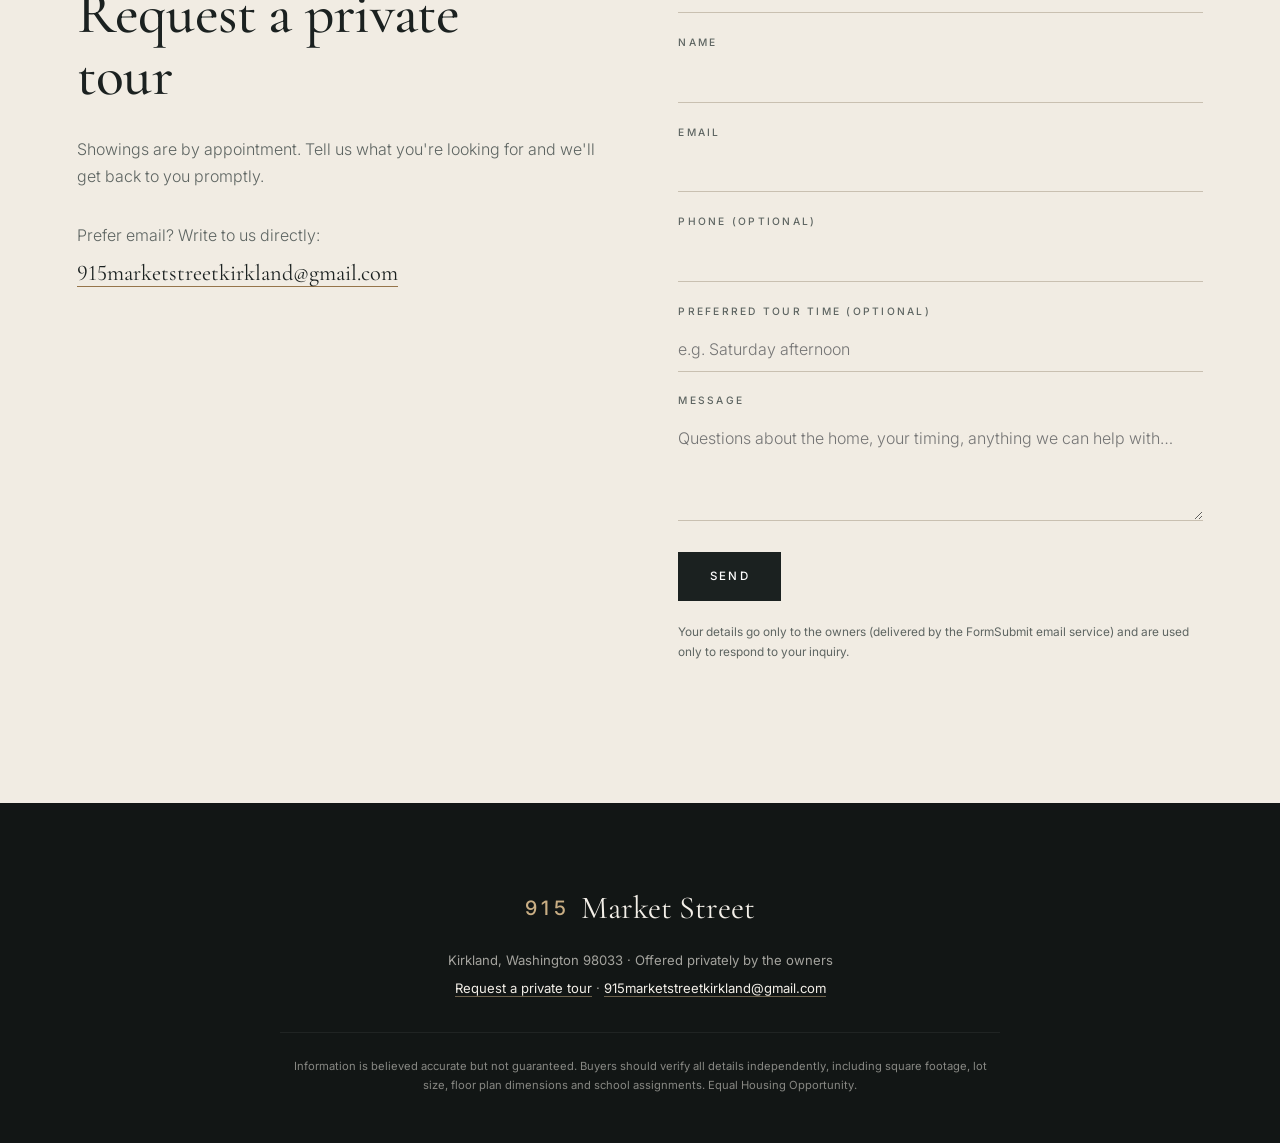
==== commit 02a143cc: "Move floor plans into the photo gallery as their own Floor Plans tab Co-Authored-By: Claude Opus 5.5" ====
--- a/index.html
+++ b/index.html
@@ -69,6 +69,7 @@
     <div class="filters" id="filters" role="tablist"></div>
     <div class="gallery" id="gallery-grid"></div>
     <button class="btn btn-outline view-all" id="view-all" type="button">View all photographs</button>
+    <p class="fine plans-note" id="plans-note" hidden>Select a plan to view it full size. Plans are from the original architectural drawings; dimensions are approximate and furniture is shown for scale. All three plans are also in the <a class="text-link" href="915-Market-Street-Brochure.pdf?v=2" download>property brochure (PDF)</a>.</p>
   </section>
 
   <section class="reveal section intro" id="home">
@@ -122,27 +123,6 @@
     </div>
   </section>
 
-  <section class="reveal section floorplans band-sand" id="floorplans">
-    <p class="eyebrow">Floor Plans</p>
-    <h2>Three levels, room by room</h2>
-    <p class="lead">Select a plan to open it full size, or download the 14-page brochure with photography, full specifications and all three plans.</p>
-    <div class="plan-grid">
-      <figure class="plan">
-        <a href="images/floorplan-main.jpg" target="_blank" rel="noopener"><img src="images/floorplan-main.jpg" alt="Main level floor plan" loading="lazy"></a>
-        <figcaption><h3>Main level</h3><p>Entry, great room, dining, kitchen with walk-in pantry, office, guest suite with bath, powder room, outdoor living deck with gas fireplace.</p></figcaption>
-      </figure>
-      <figure class="plan">
-        <a href="images/floorplan-upper.jpg" target="_blank" rel="noopener"><img src="images/floorplan-upper.jpg" alt="Upper level floor plan" loading="lazy"></a>
-        <figcaption><h3>Upper level</h3><p>Primary bedroom with deck, primary bath with soaking tub and curbless shower, walk-in closet, two bedrooms, two baths, laundry.</p></figcaption>
-      </figure>
-      <figure class="plan">
-        <a href="images/floorplan-lower.jpg" target="_blank" rel="noopener"><img src="images/floorplan-lower.jpg" alt="Lower level floor plan" loading="lazy"></a>
-        <figcaption><h3>Lower level</h3><p>Media room with radiant floor heat, wine room, gym/bonus room, bath, mudroom, 3-car garage.</p></figcaption>
-      </figure>
-    </div>
-    <a class="btn btn-outline brochure-btn" href="915-Market-Street-Brochure.pdf?v=2" download>Download the Property Brochure (PDF, 12 MB)</a>
-    <p class="fine">Plans are from the original architectural drawings. Dimensions are approximate and furniture is shown for scale; please verify measurements independently.</p>
-  </section>
 
   <section class="reveal section features" id="highlights">
     <p class="eyebrow">Highlights</p>
--- a/styles.css
+++ b/styles.css
@@ -354,3 +354,15 @@
   .ev-feature { grid-template-columns: 1fr; }
   .ev-feature img { min-height: 0; aspect-ratio: 4/3; }
 }
+
+/* ---------- Floor plans tab in the gallery ---------- */
+.gallery.plans { grid-template-columns: repeat(3, 1fr); }
+.gallery.plans .tile { background: #fff; aspect-ratio: 1; border: 1px solid var(--stone); }
+.gallery.plans .tile:first-child { grid-column: auto; grid-row: auto; }
+.gallery.plans .tile img { object-fit: contain; padding: 5% 5% 15%; }
+.gallery.plans .tile-caption { font: 400 1.35rem/1.2 var(--serif); }
+.gallery.plans .tile:hover img { transform: none; }
+.gallery.plans .tile-caption { opacity: 1; color: var(--ink); background: #fff; padding: .9rem 1.1rem 1rem; border-top: 1px solid var(--stone); }
+.plans-note { margin-top: 1.6rem; }
+.lightbox.plans img { background: #fff; padding: 1rem; }
+@media (max-width: 760px) { .gallery.plans { grid-template-columns: 1fr; } }
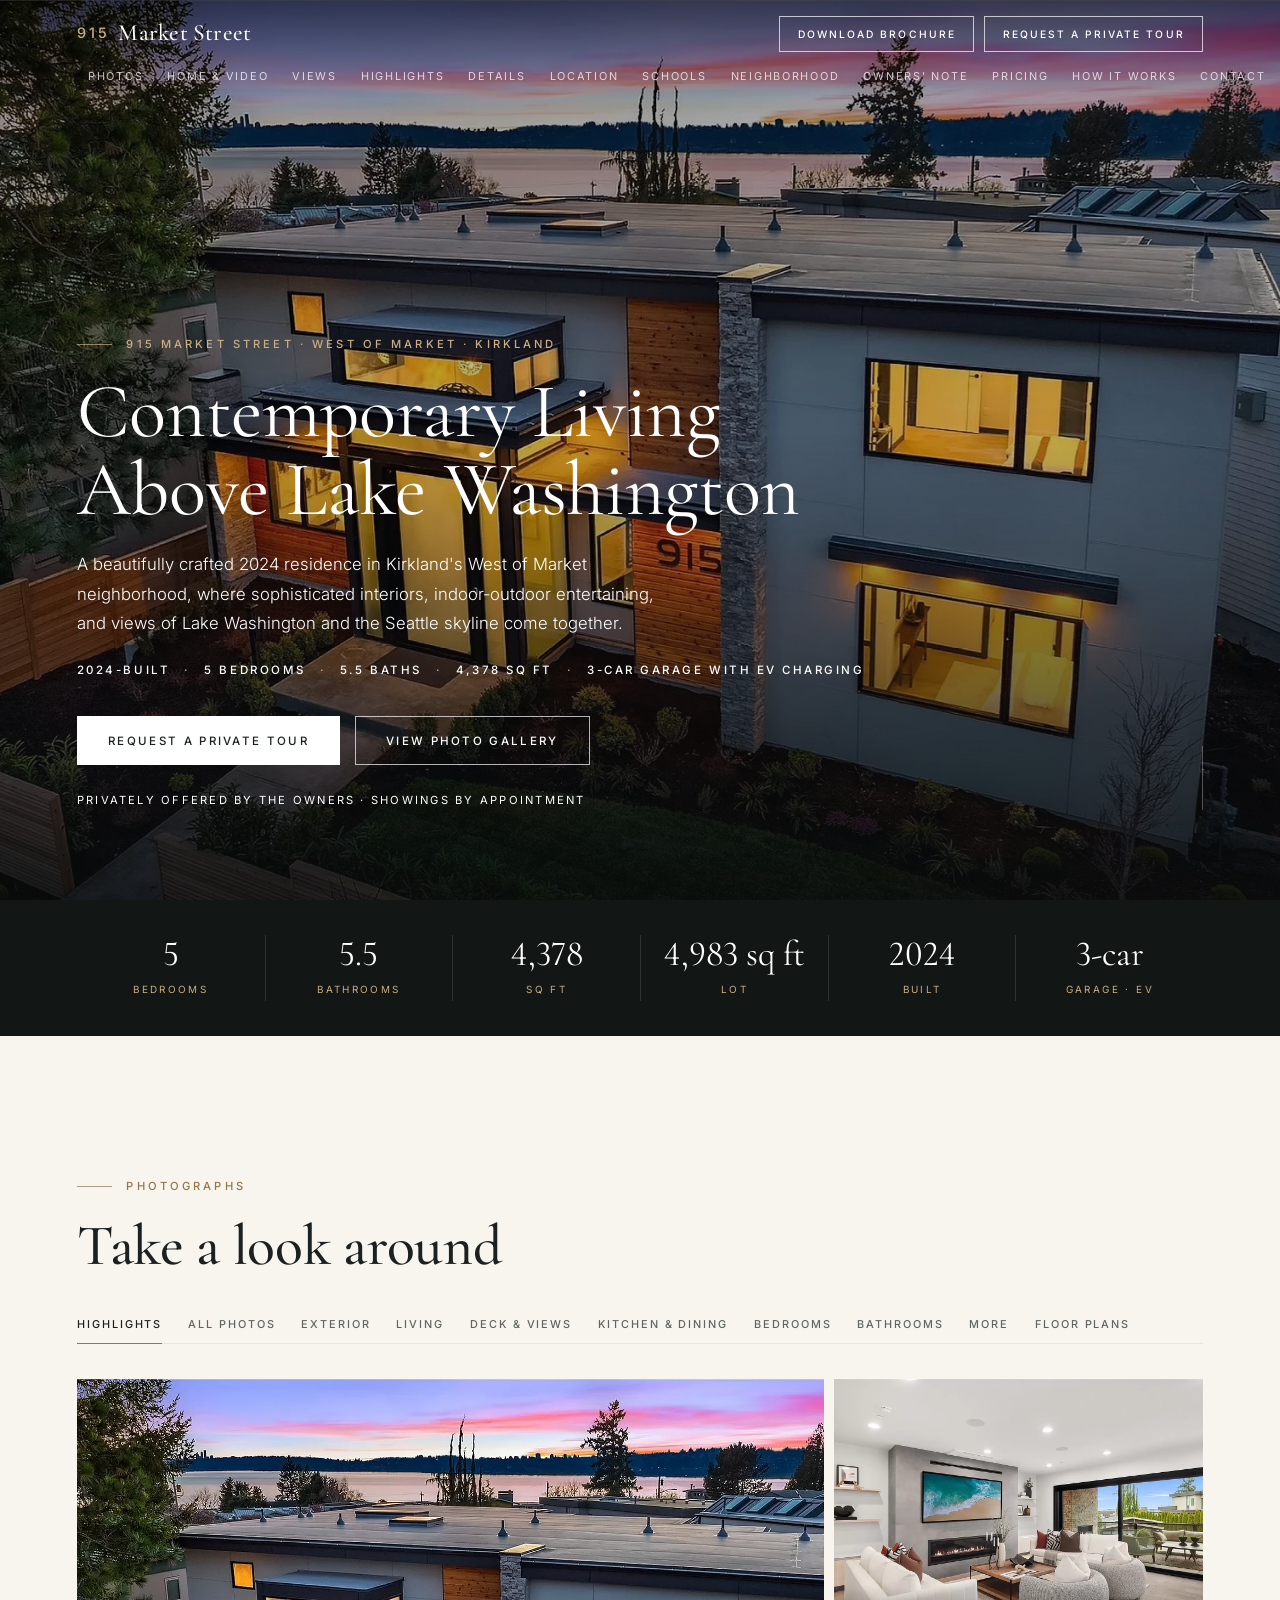
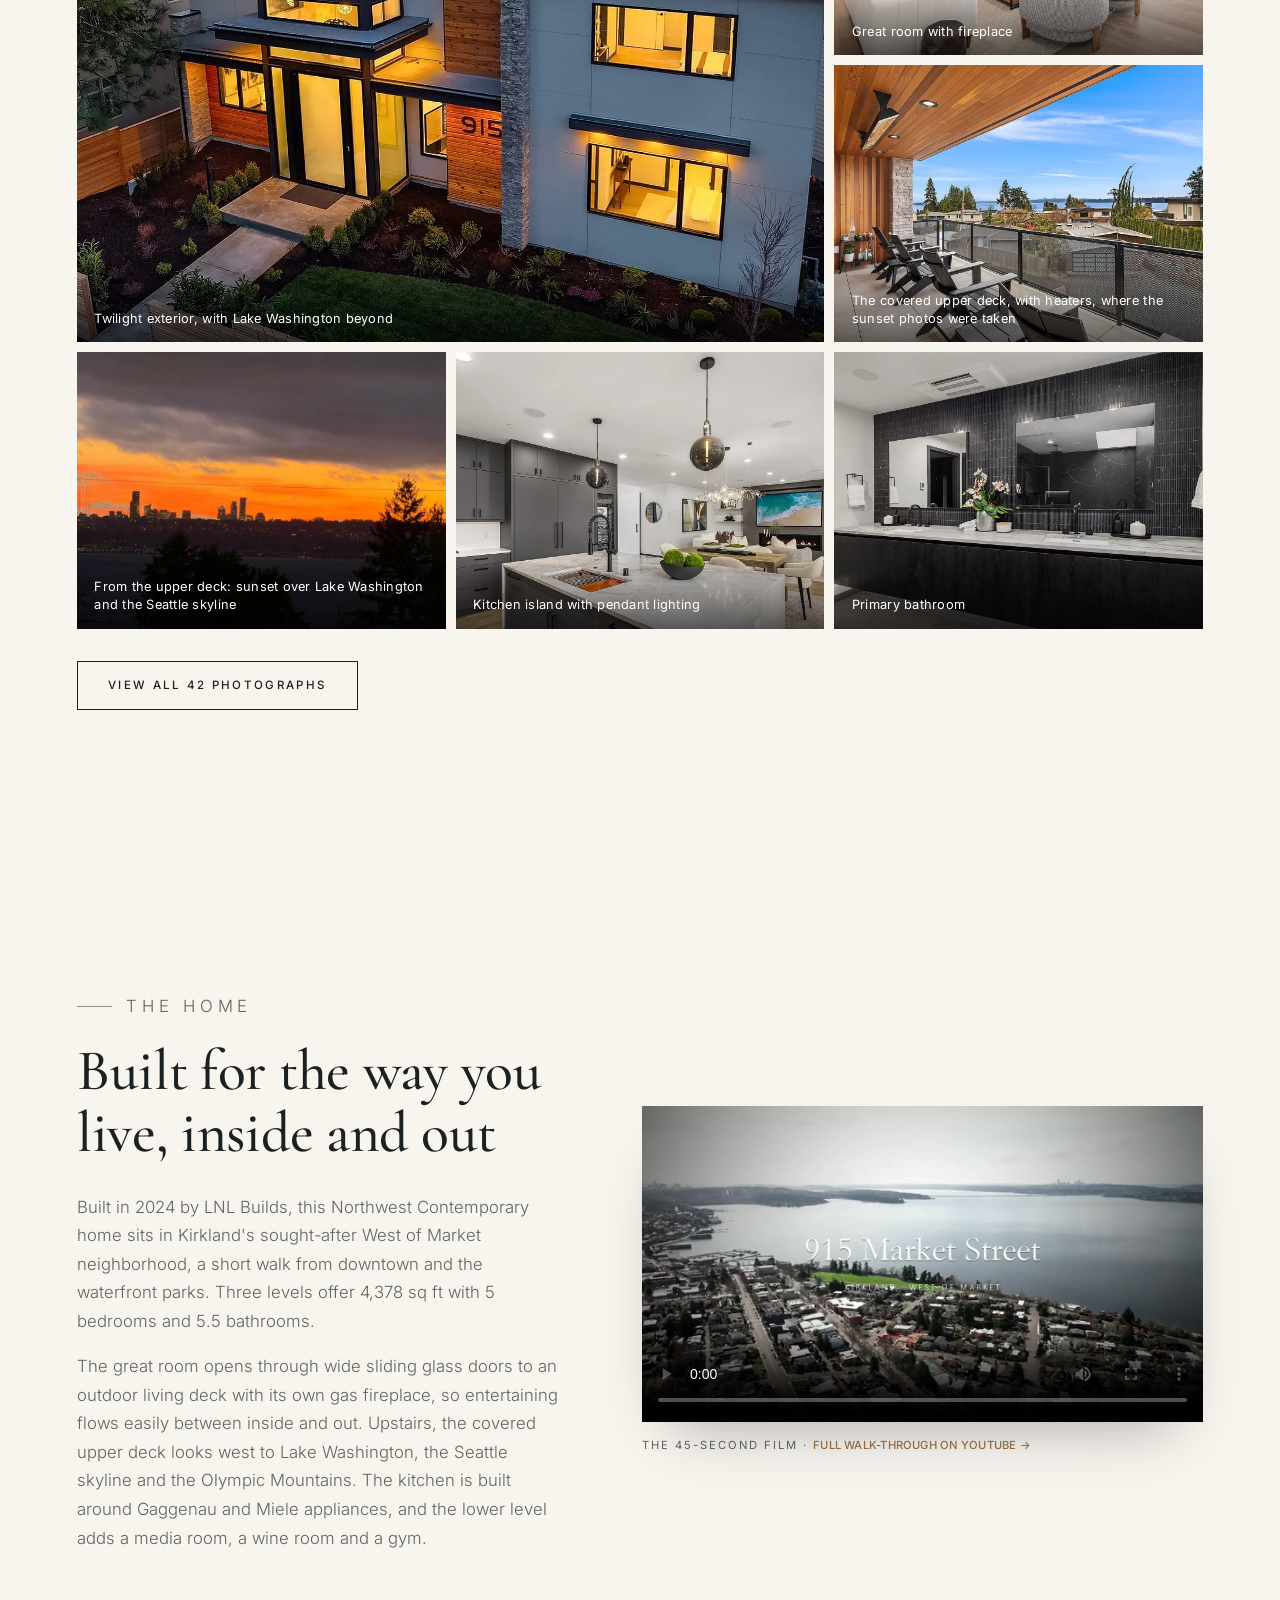
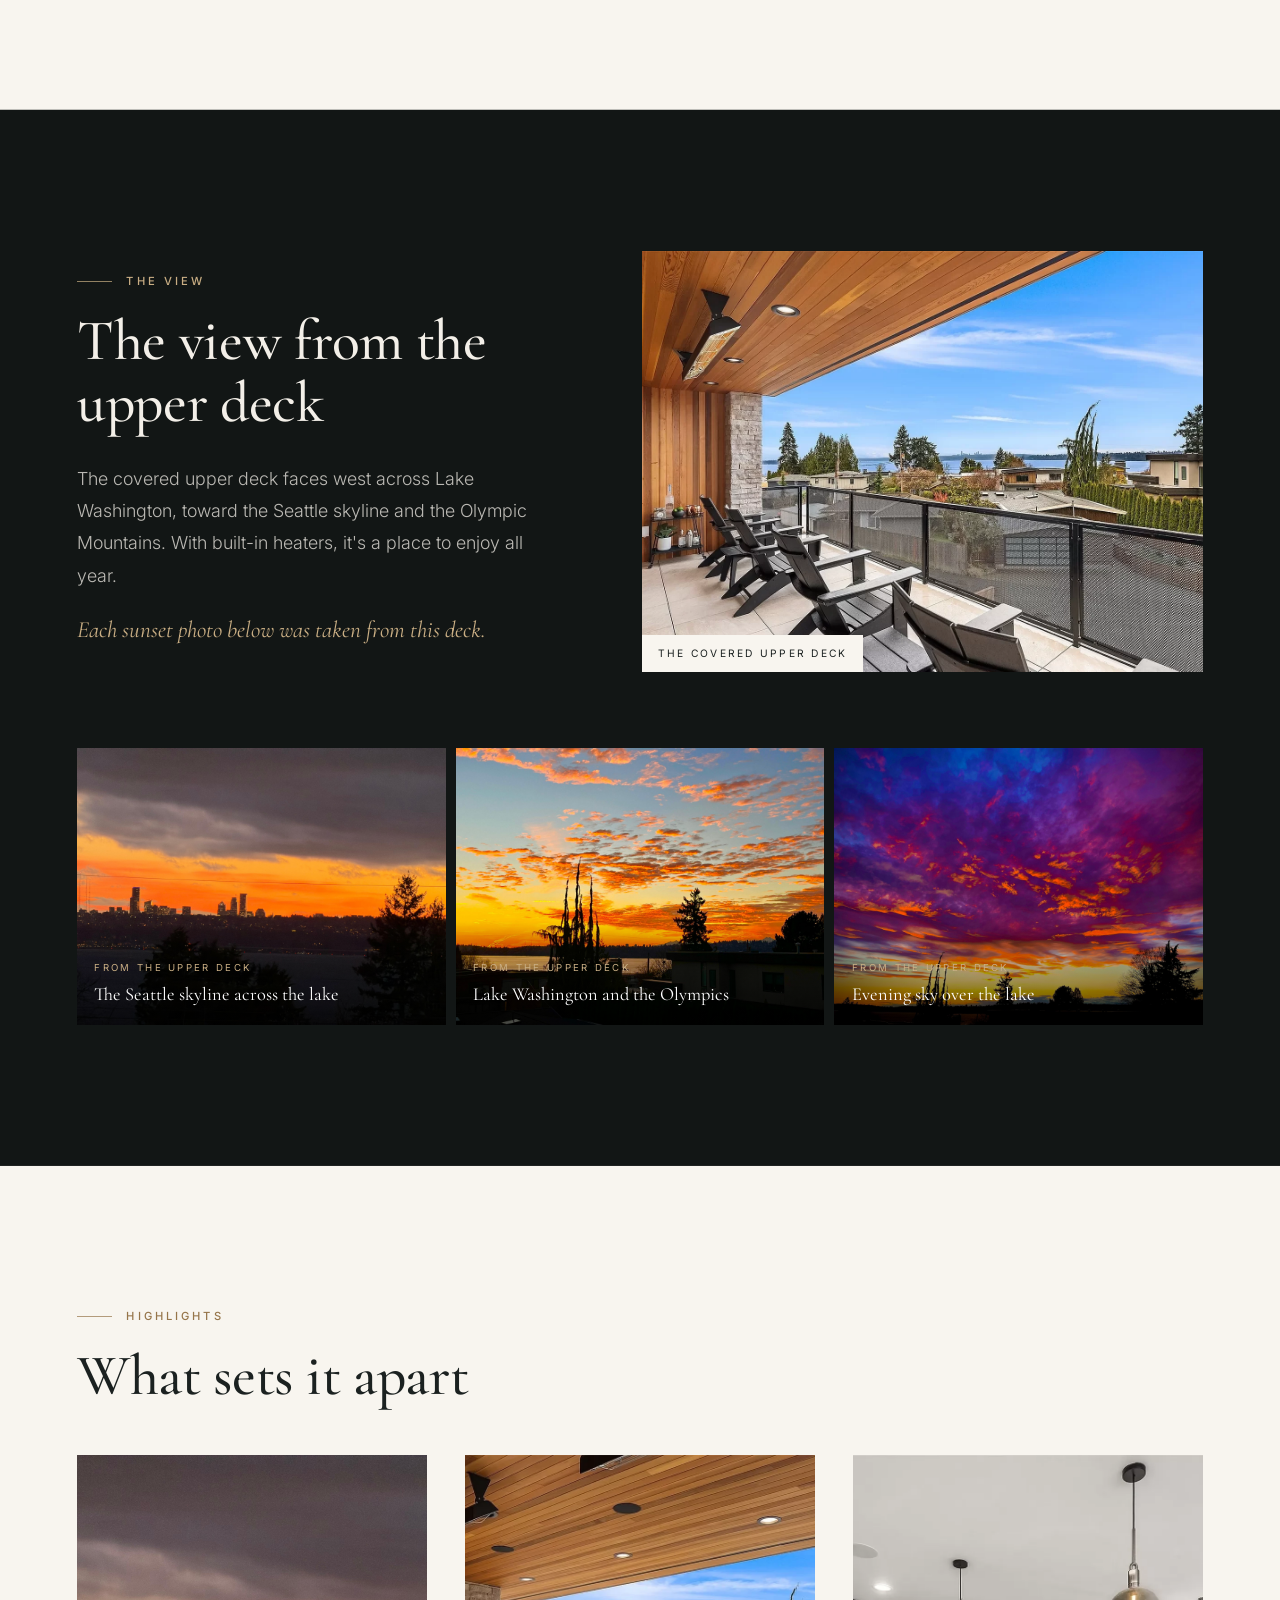
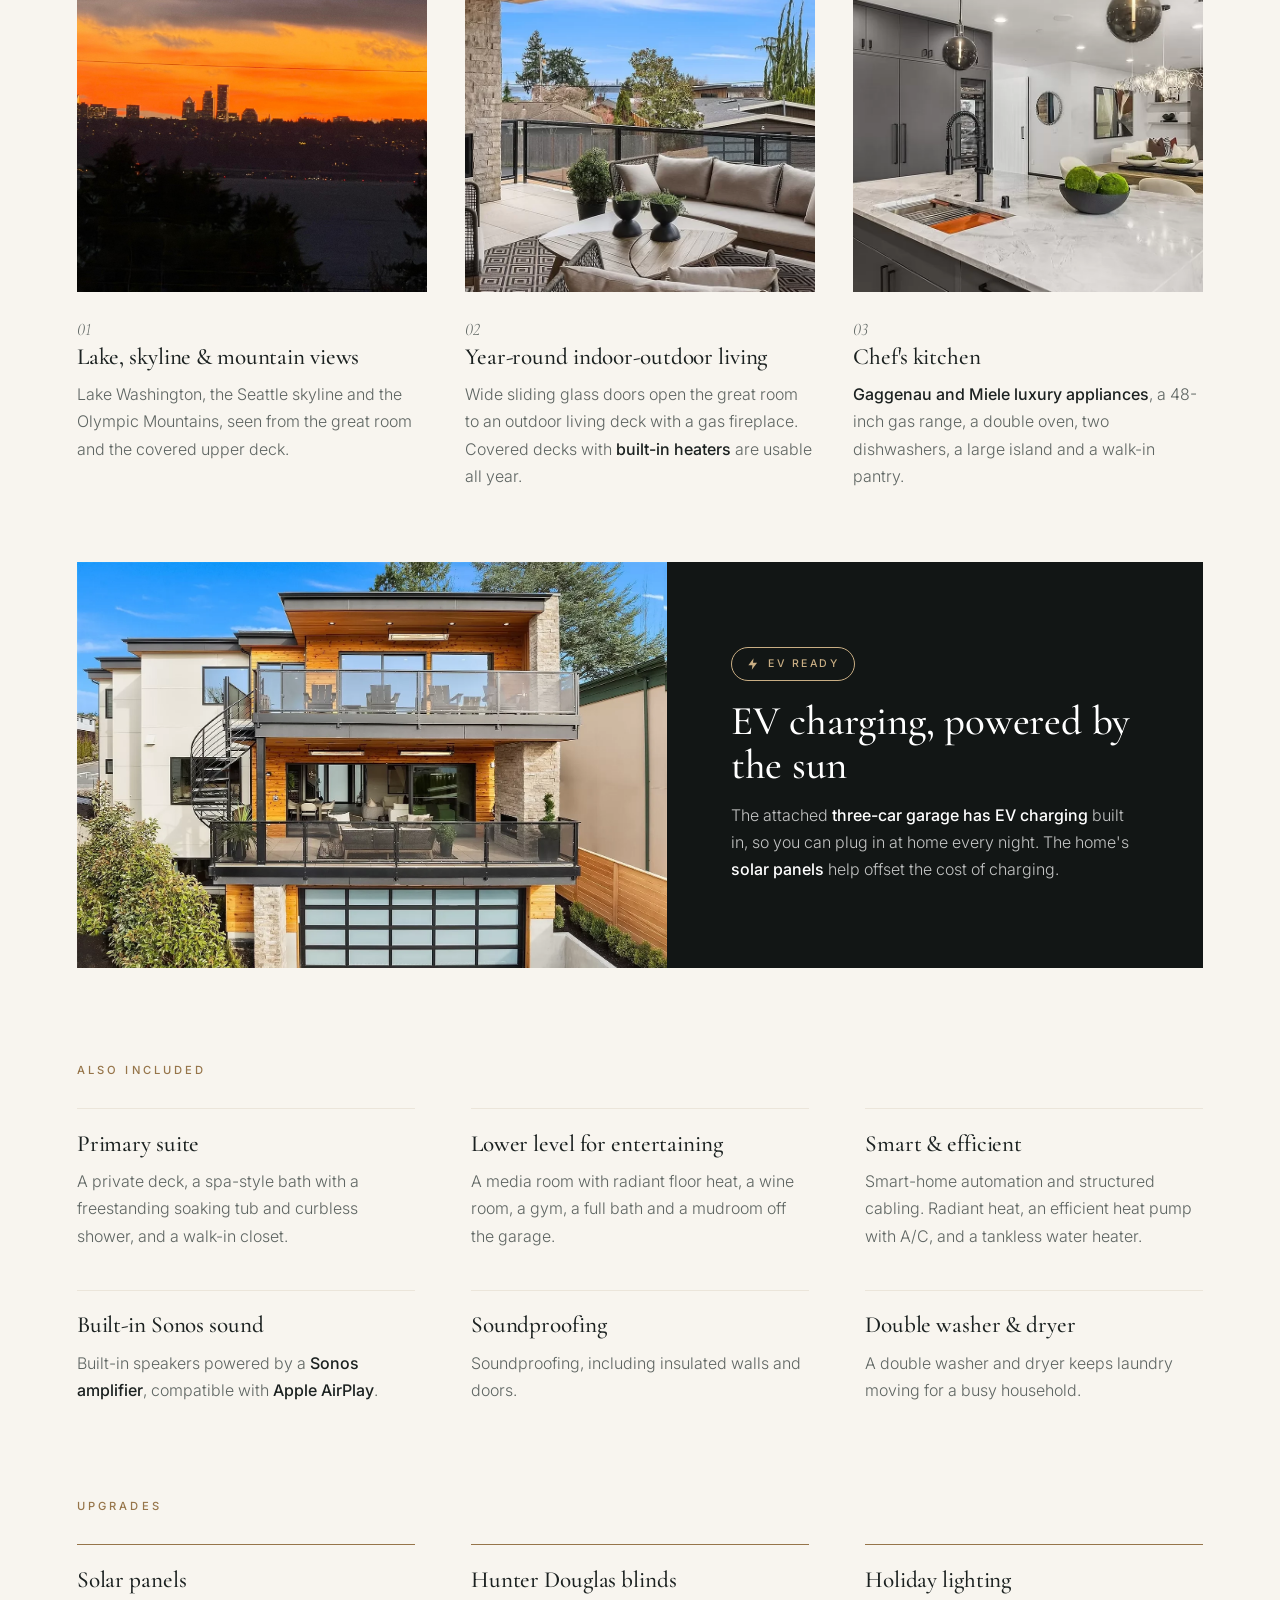
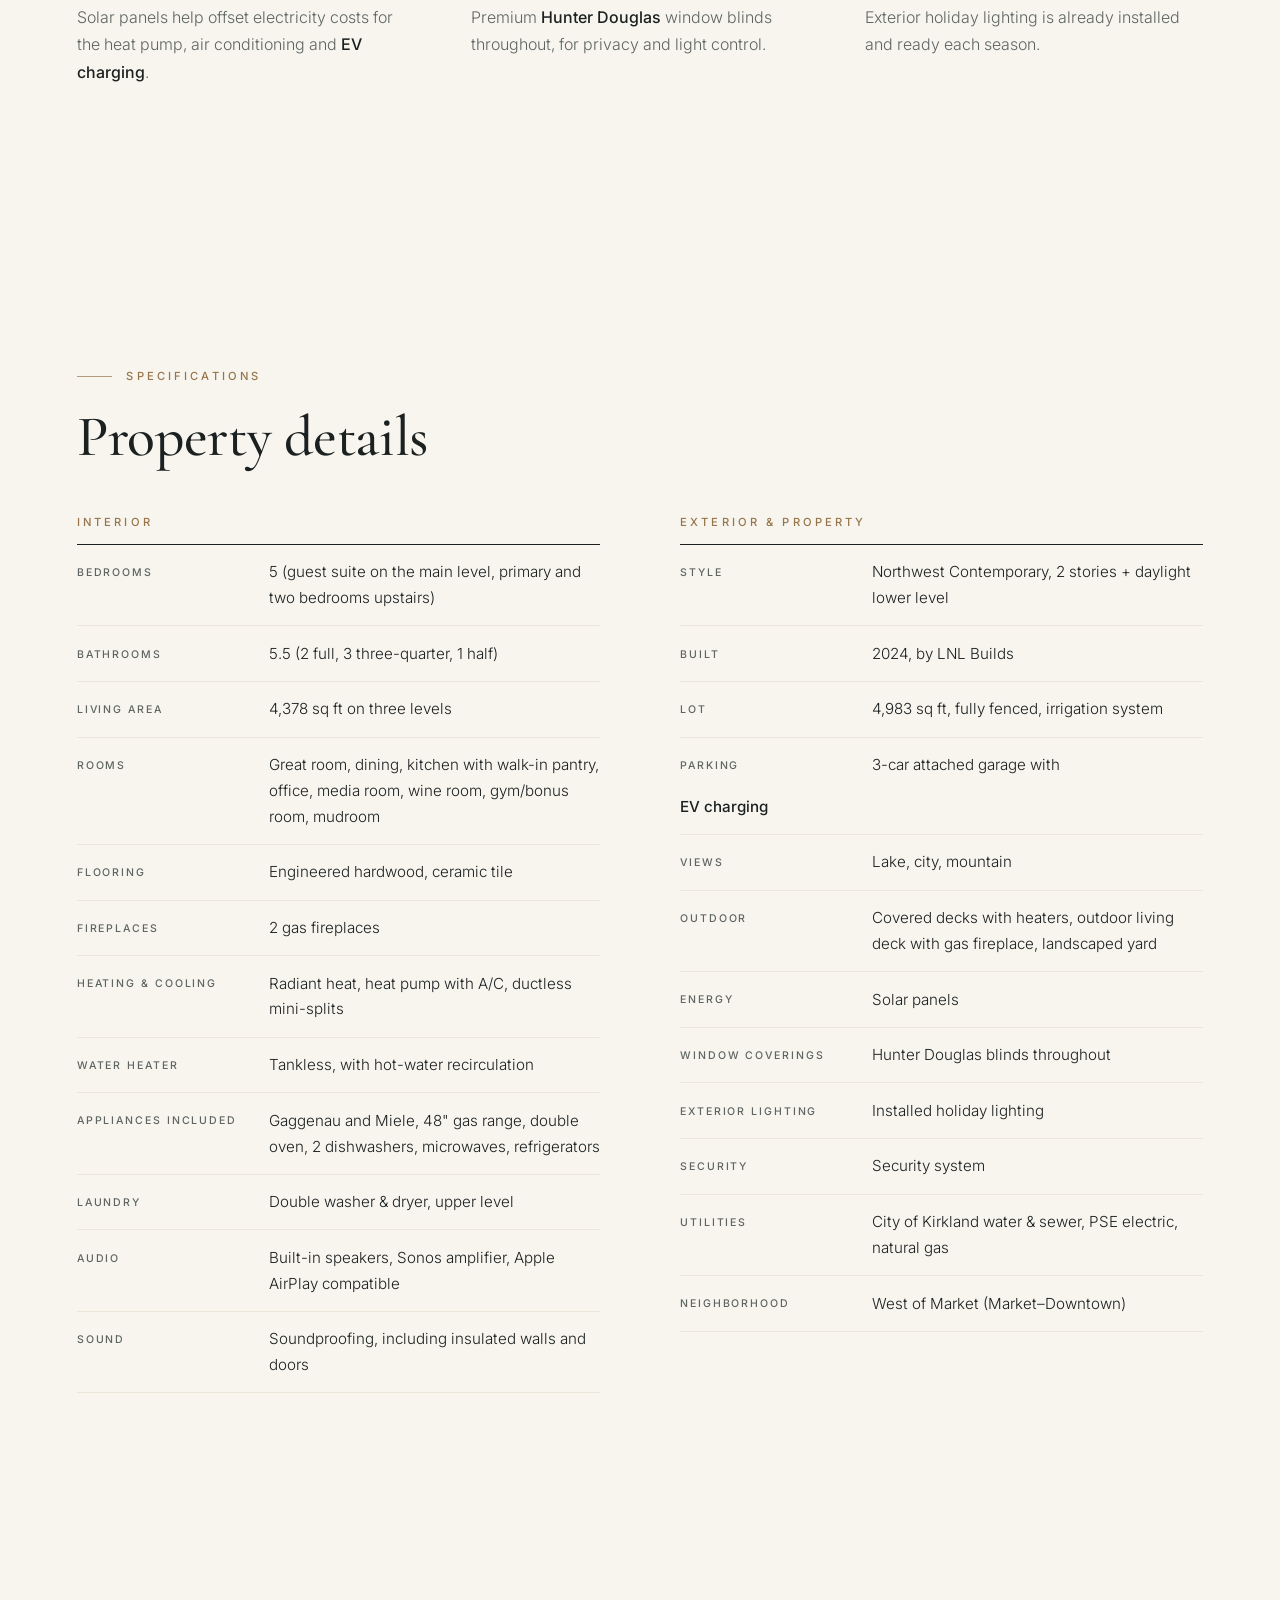
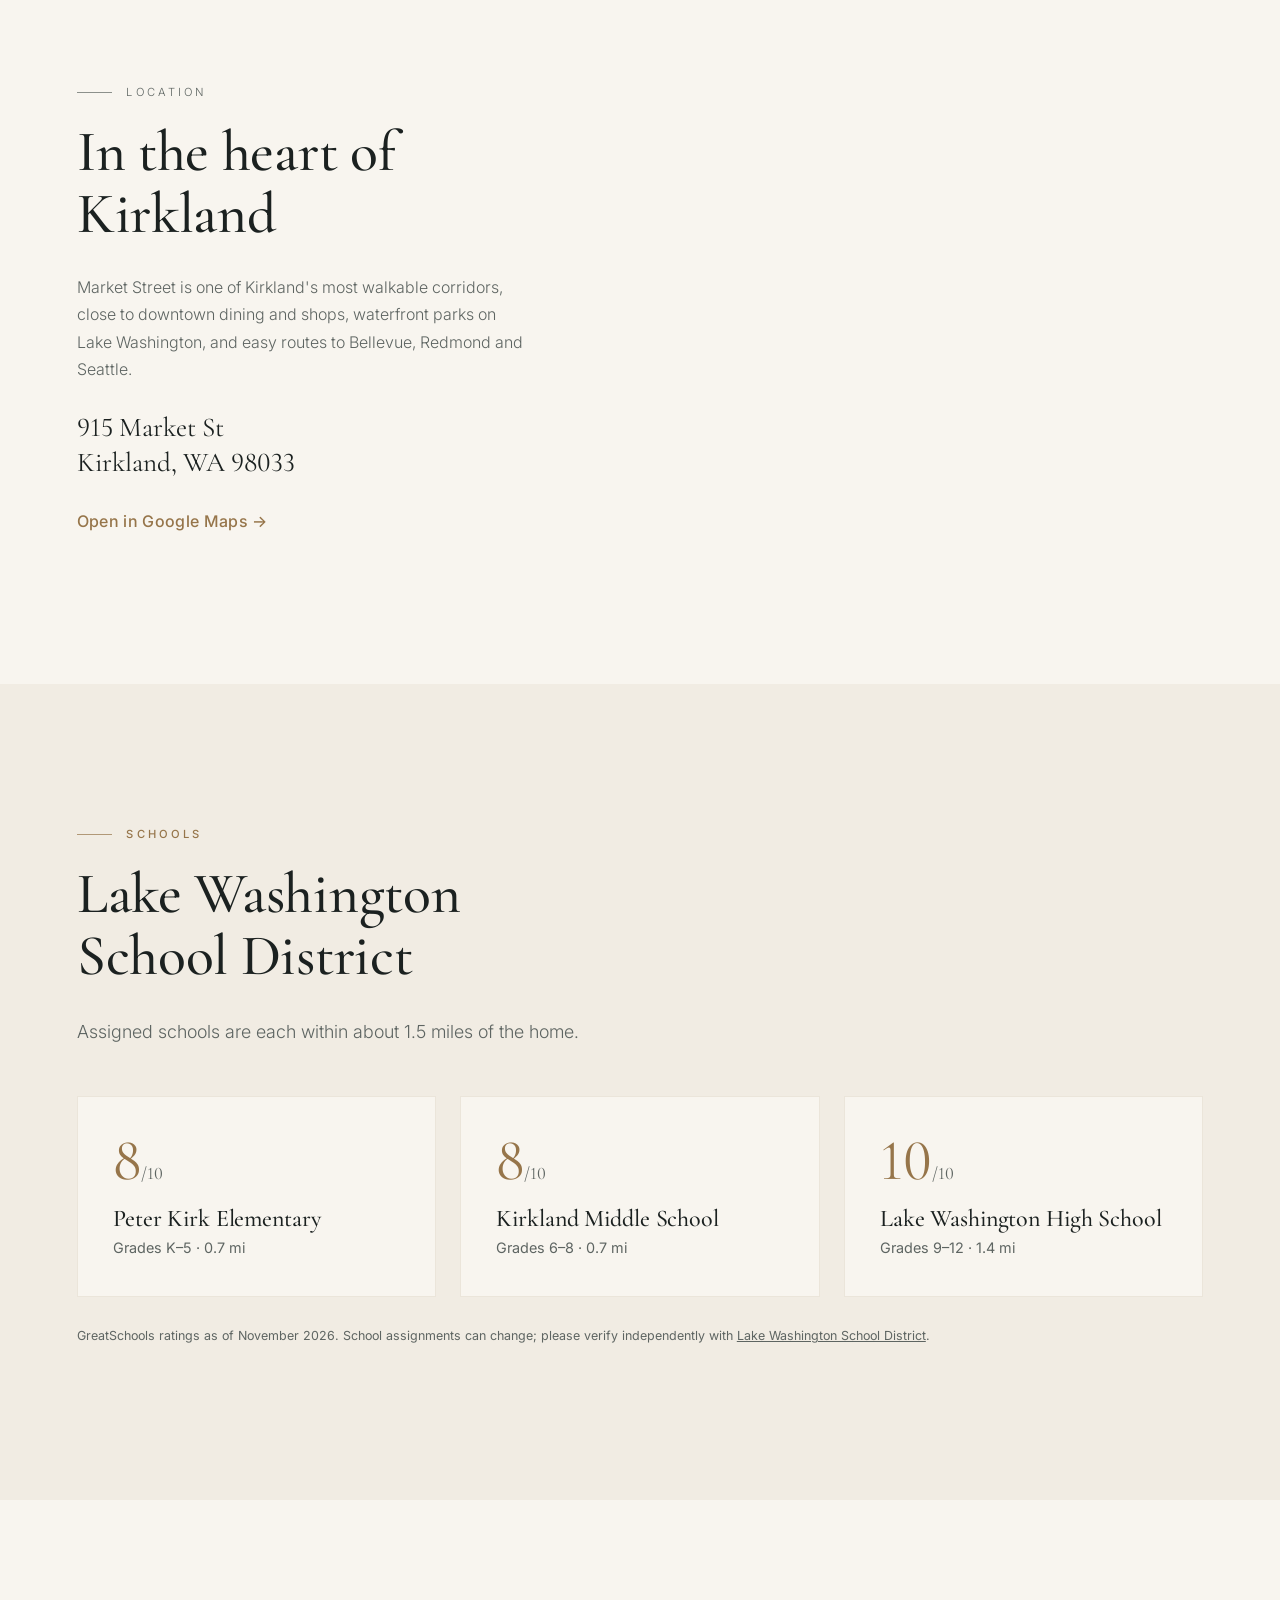
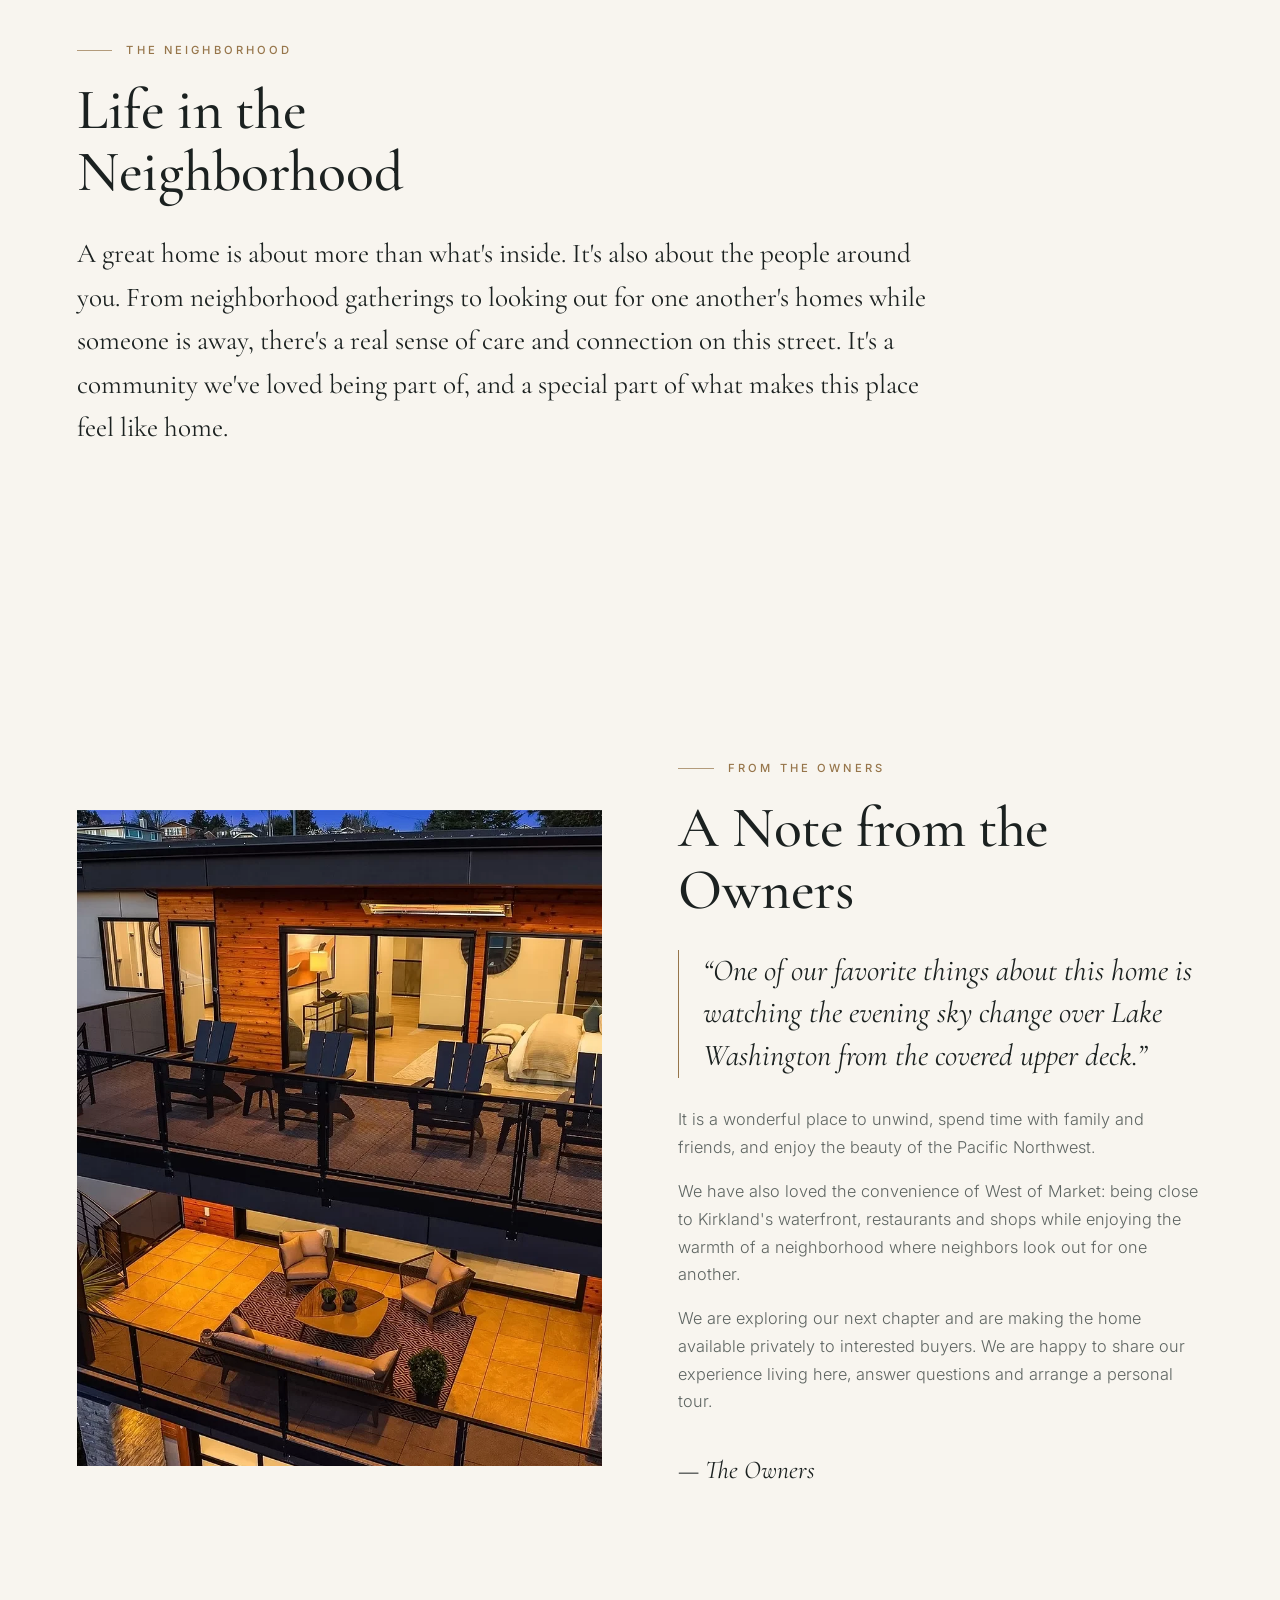
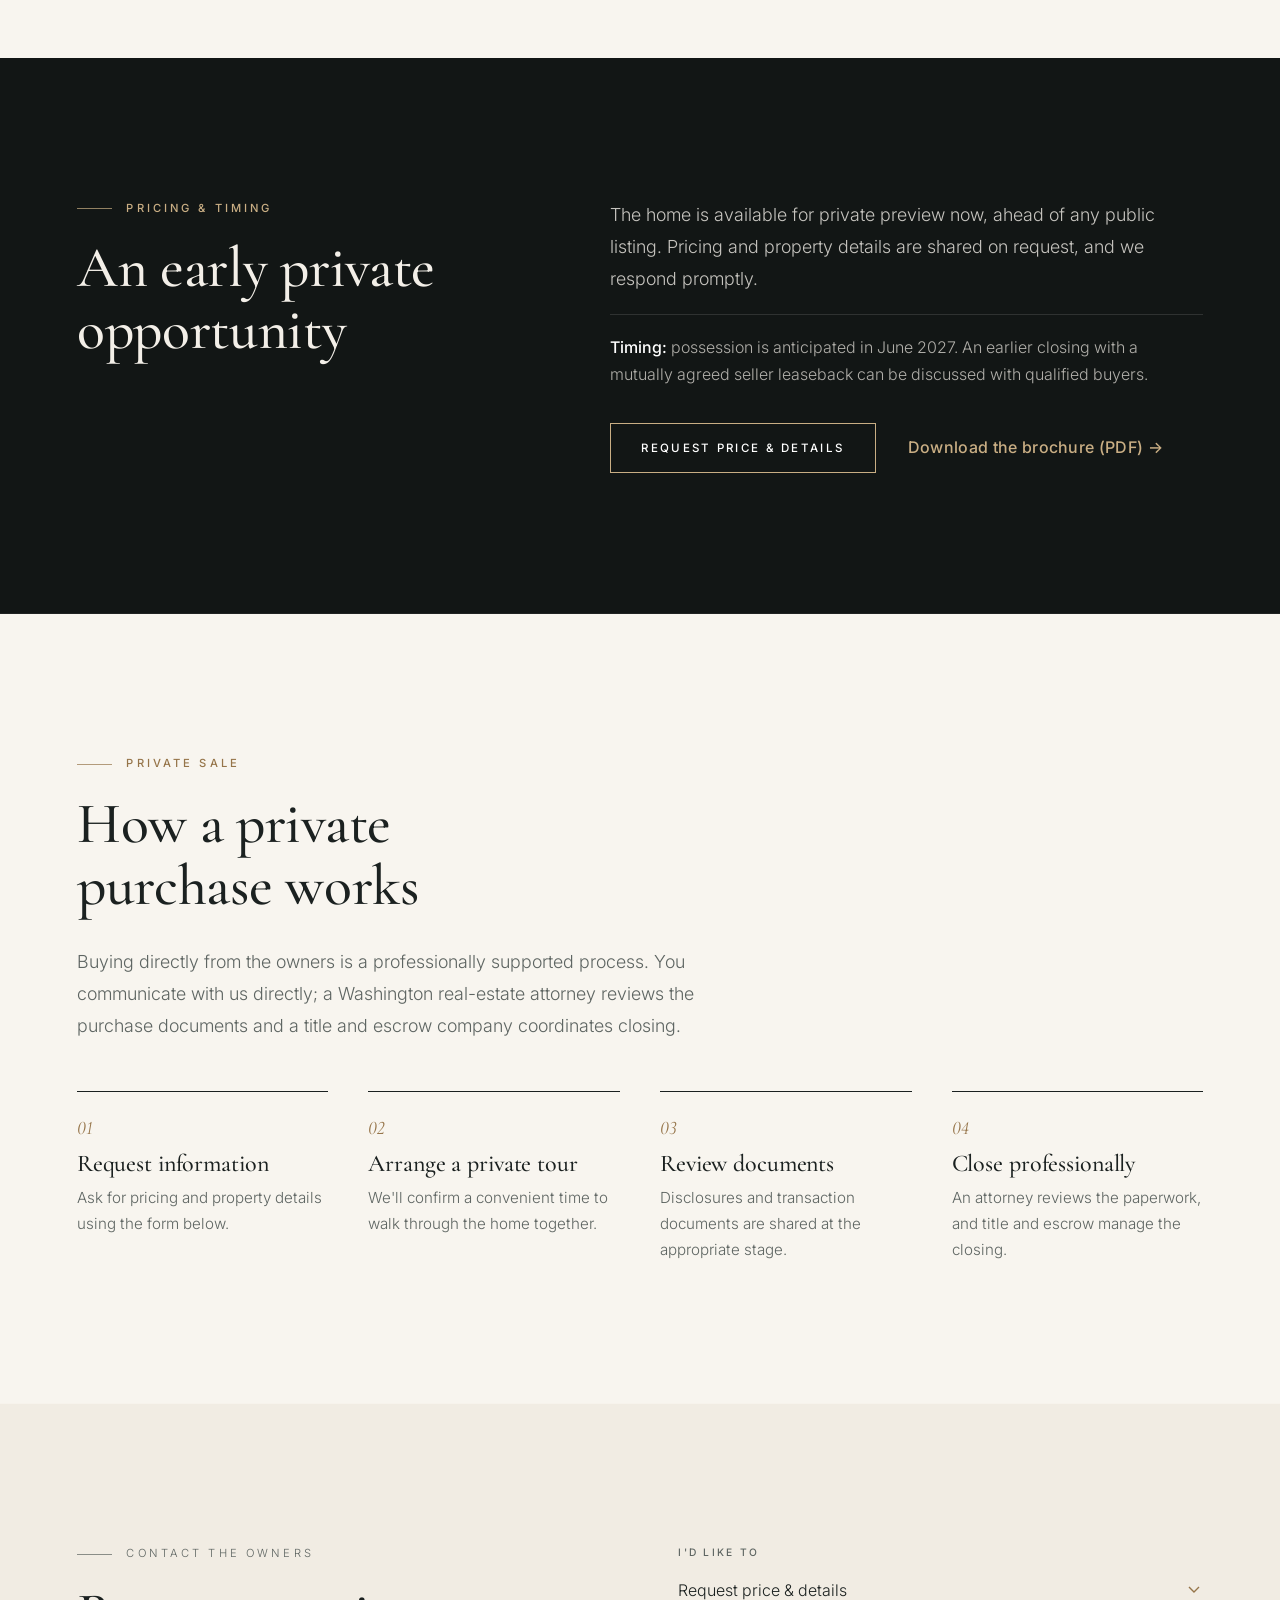
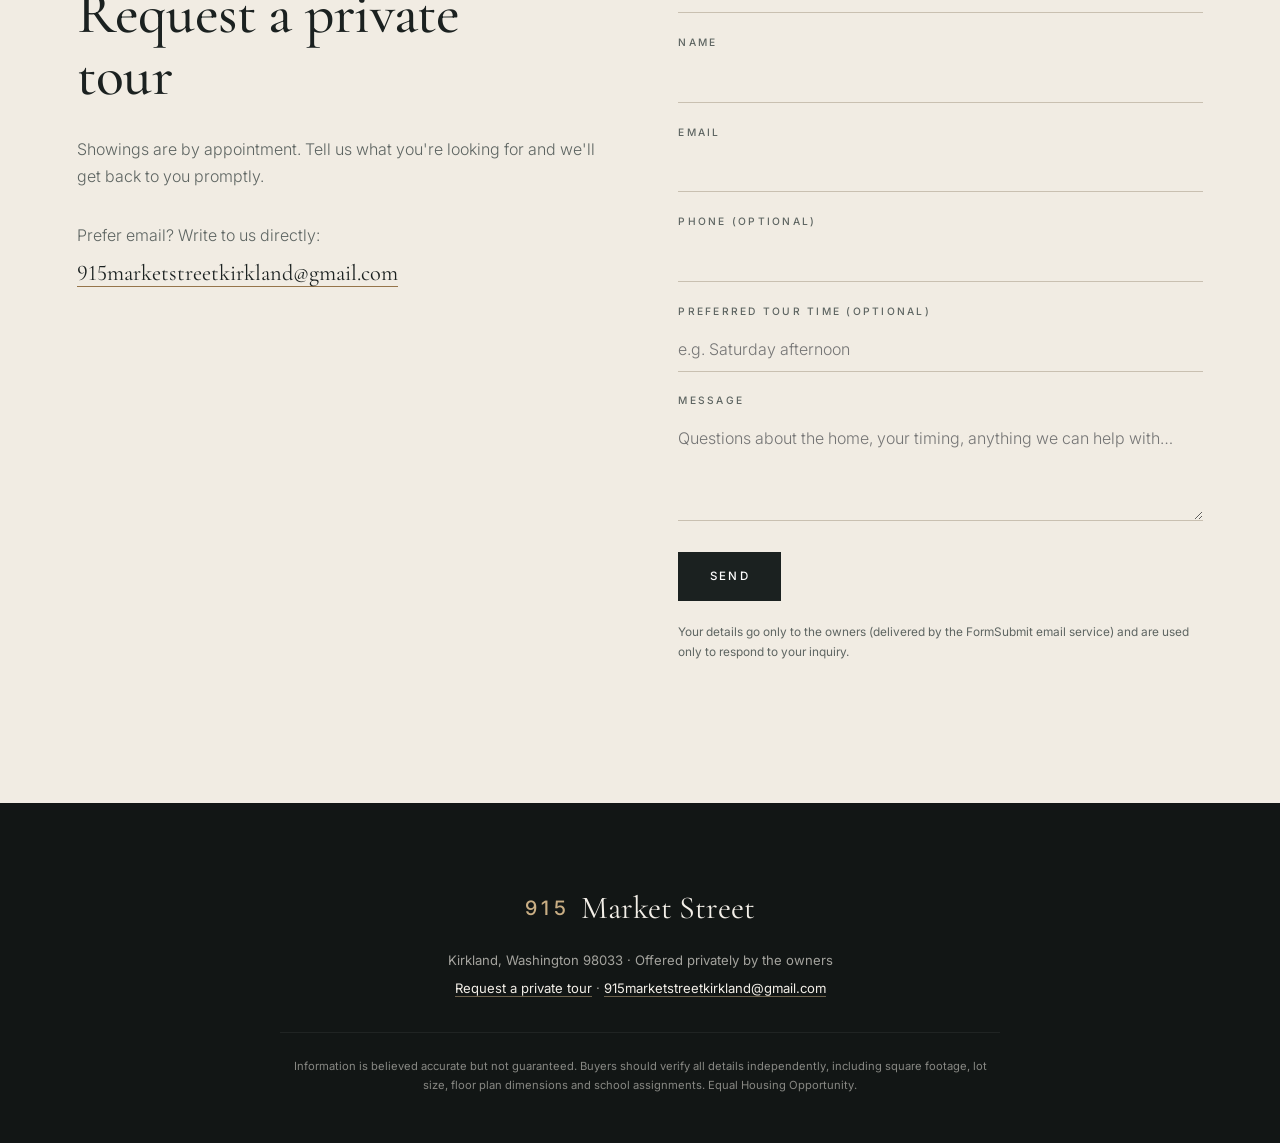
==== commit d23c2422: "Replace the YouTube embed with a 45-second luxury cut of the home film Co-Authored-By: Claude Opus 5" ====
--- a/index.html
+++ b/index.html
@@ -91,12 +91,10 @@
     </div>
     <div class="intro-video">
       <div class="video-frame">
-        <iframe src="https://www.youtube-nocookie.com/embed/f52YaPggquQ?rel=0"
-          title="Video tour of 915 Market St, Kirkland" loading="lazy"
-          allow="accelerometer; clipboard-write; encrypted-media; gyroscope; picture-in-picture; web-share"
-          referrerpolicy="strict-origin-when-cross-origin" allowfullscreen></iframe>
-      </div>
-      <p class="video-note">Video tour · <a class="text-link" href="https://youtu.be/f52YaPggquQ" target="_blank" rel="noopener">Watch on YouTube →</a></p>
+        <video src="video/915-market-street-film.mp4" poster="video/film-poster.jpg" controls playsinline preload="metadata"
+          title="Film of 915 Market Street, Kirkland"></video>
+      </div>
+      <p class="video-note">The 45-second film · <a class="text-link" href="https://youtu.be/f52YaPggquQ" target="_blank" rel="noopener">Full walk-through on YouTube →</a></p>
     </div>
   </section>
 
--- a/styles.css
+++ b/styles.css
@@ -150,7 +150,7 @@
 .intro-text p { color: var(--muted); font-size: 1.05rem; font-weight: 300; }
 .intro-video { min-width: 0; }
 .video-frame { position: relative; aspect-ratio: 16 / 9; background: var(--ink); margin: 0; box-shadow: 0 30px 60px -30px rgba(0,0,0,.35); }
-.video-frame iframe { position: absolute; inset: 0; width: 100%; height: 100%; border: 0; }
+.video-frame iframe, .video-frame video { position: absolute; inset: 0; width: 100%; height: 100%; border: 0; display: block; object-fit: cover; background: var(--ink); }
 .video-note { margin: .9rem 0 0; font-size: .7rem; letter-spacing: .18em; text-transform: uppercase; color: var(--muted); }
 
 /* ---------- The View (dark band) ---------- */
